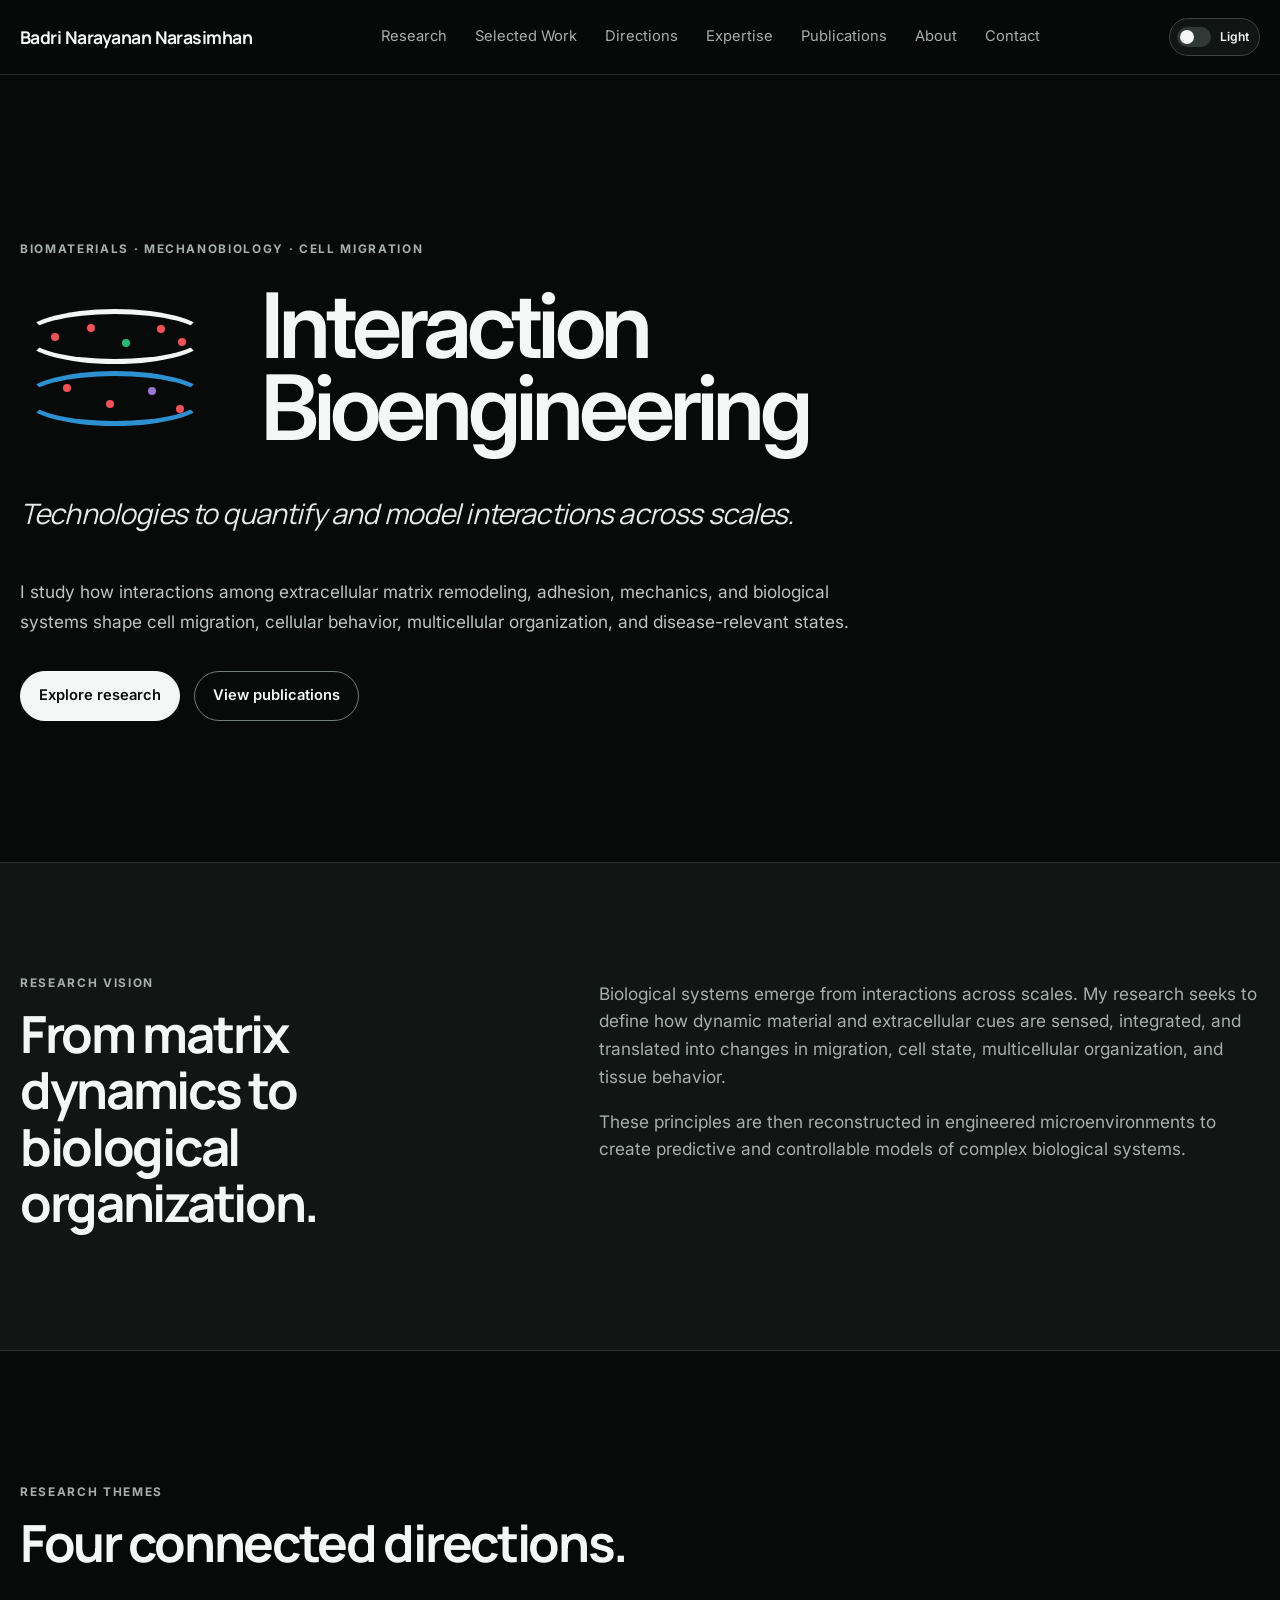
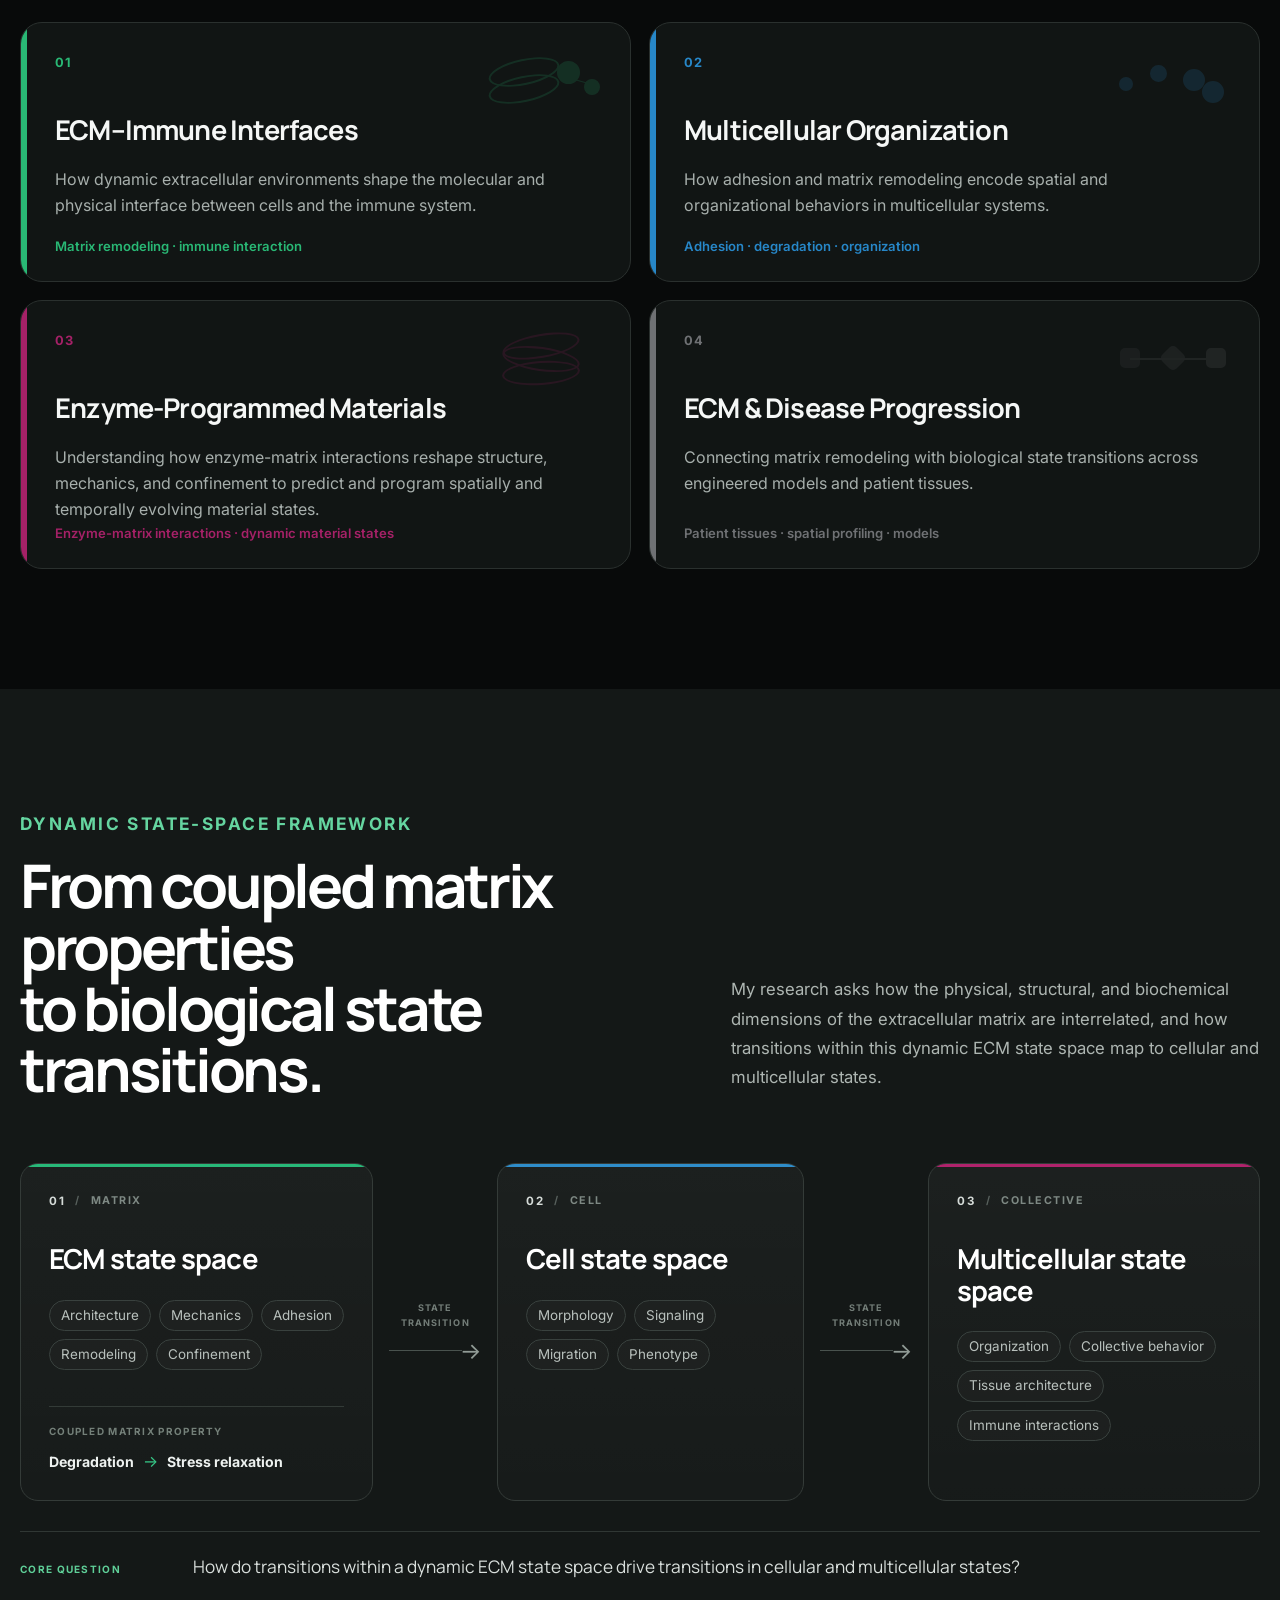
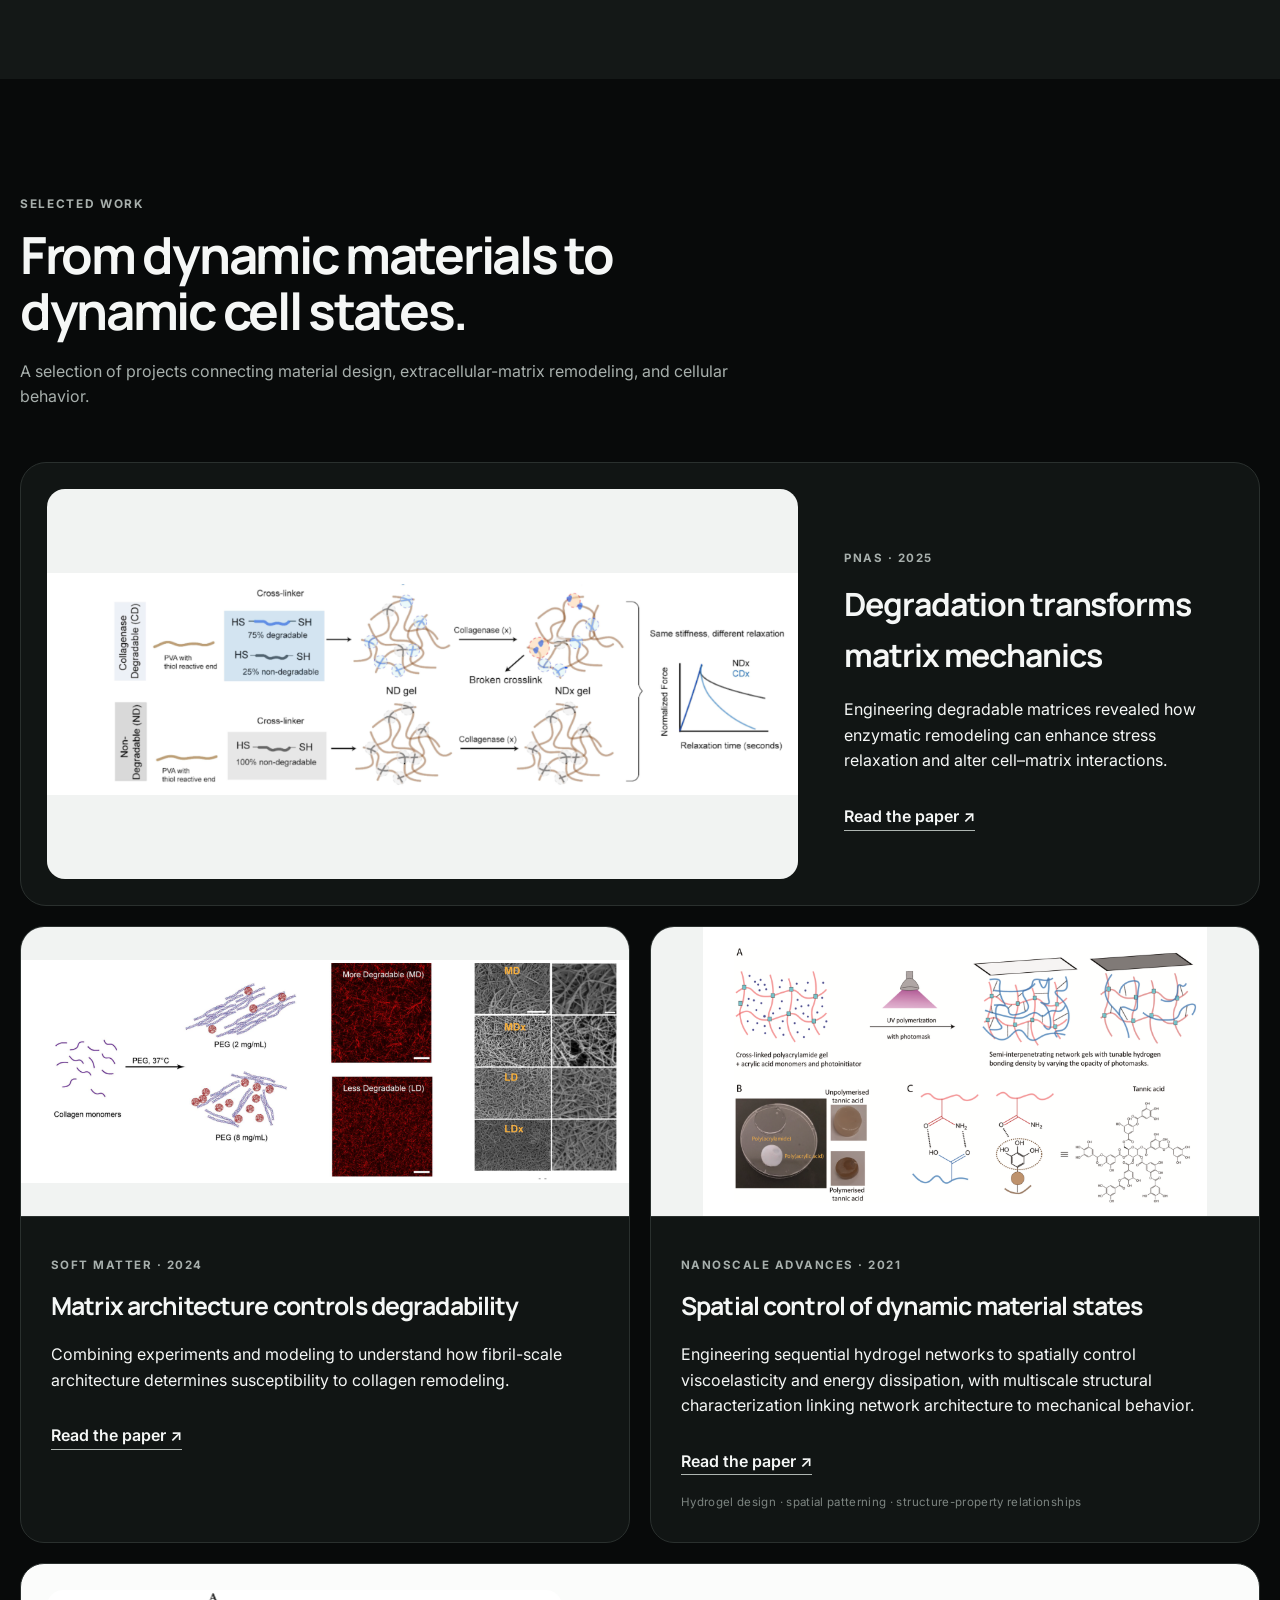
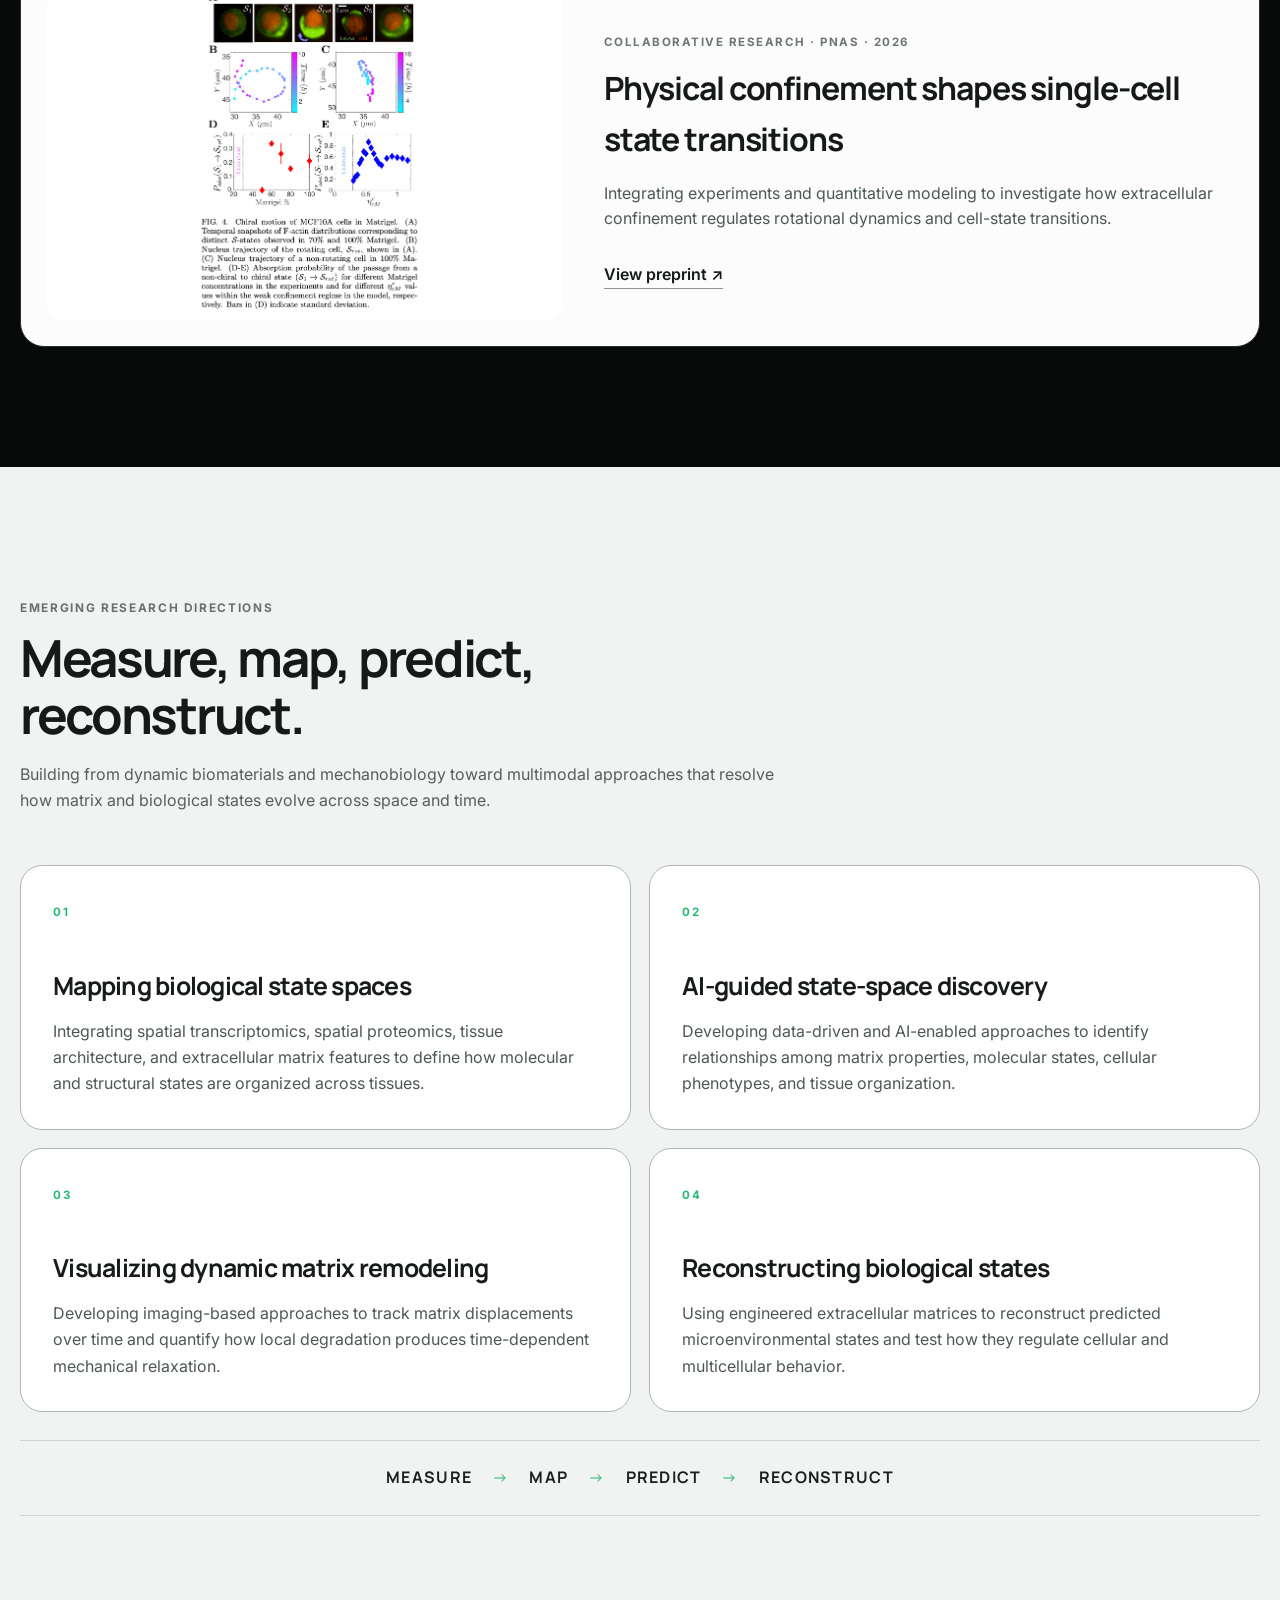
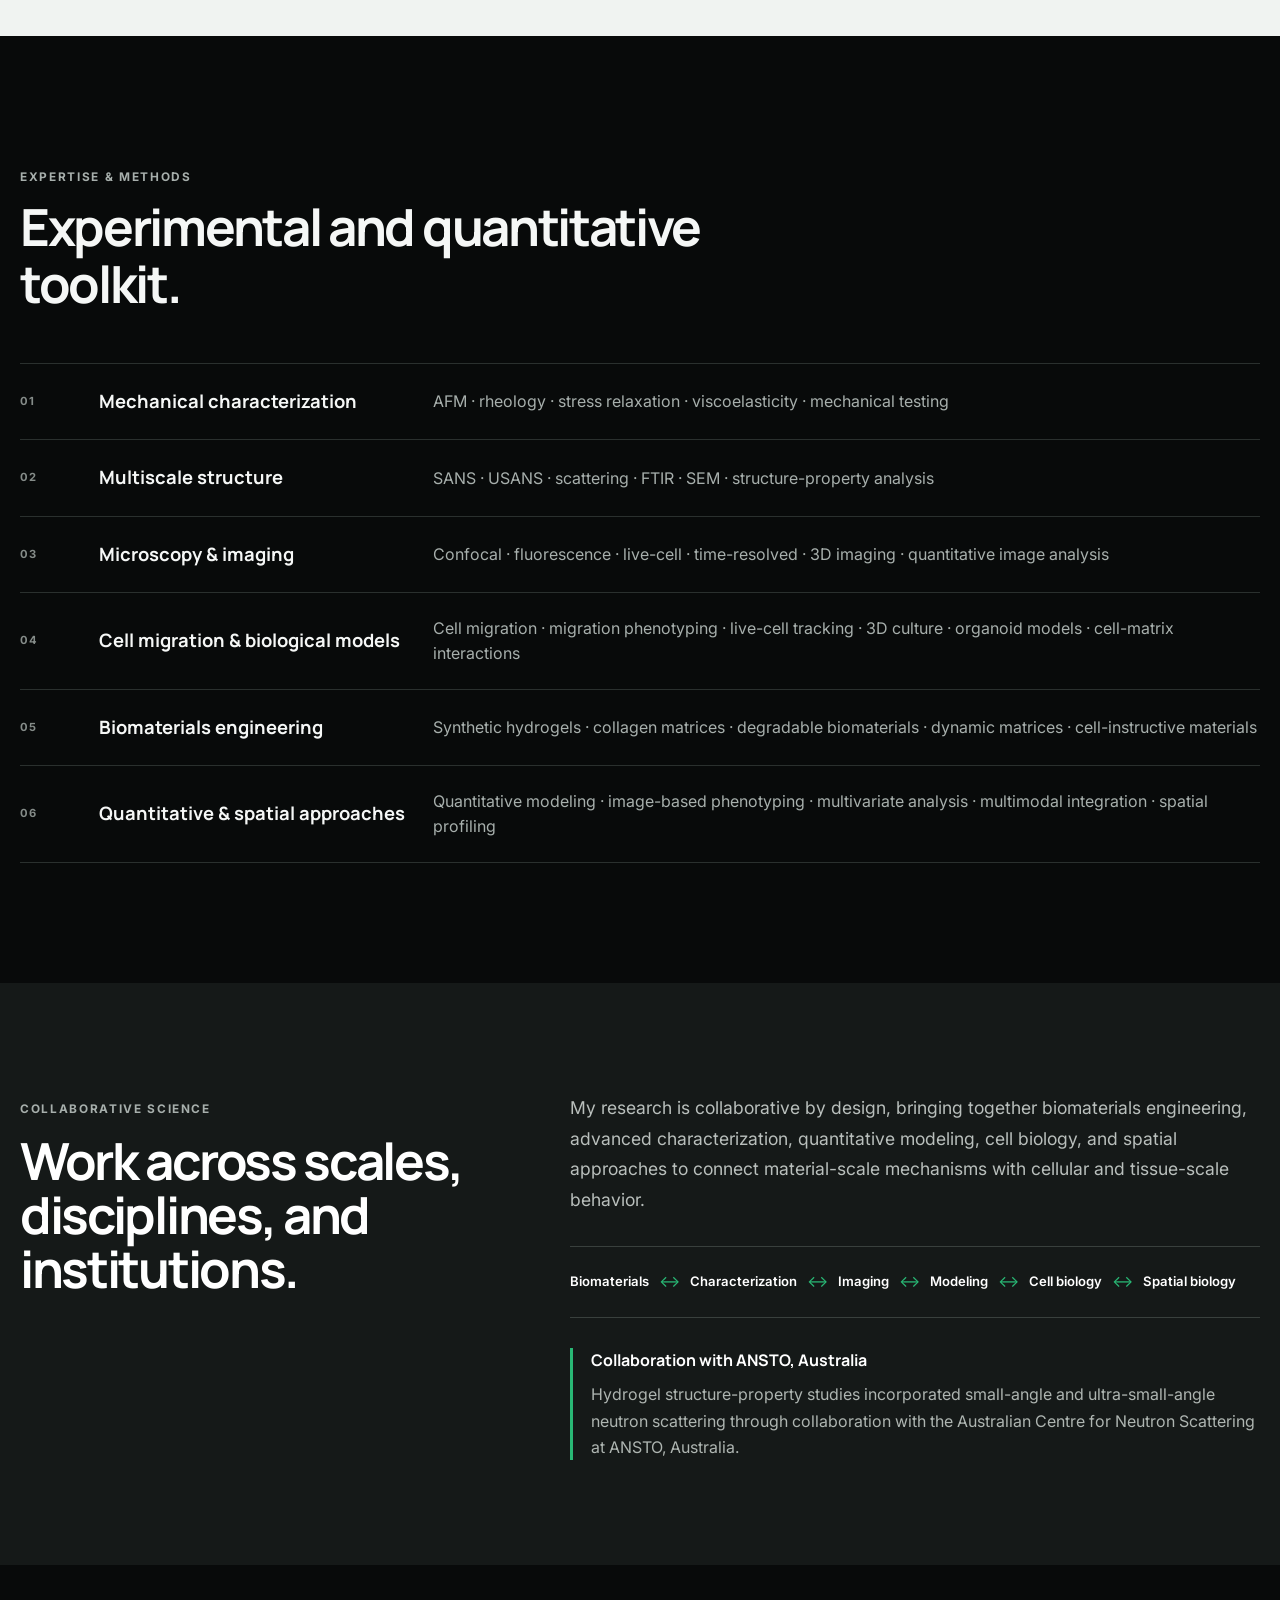
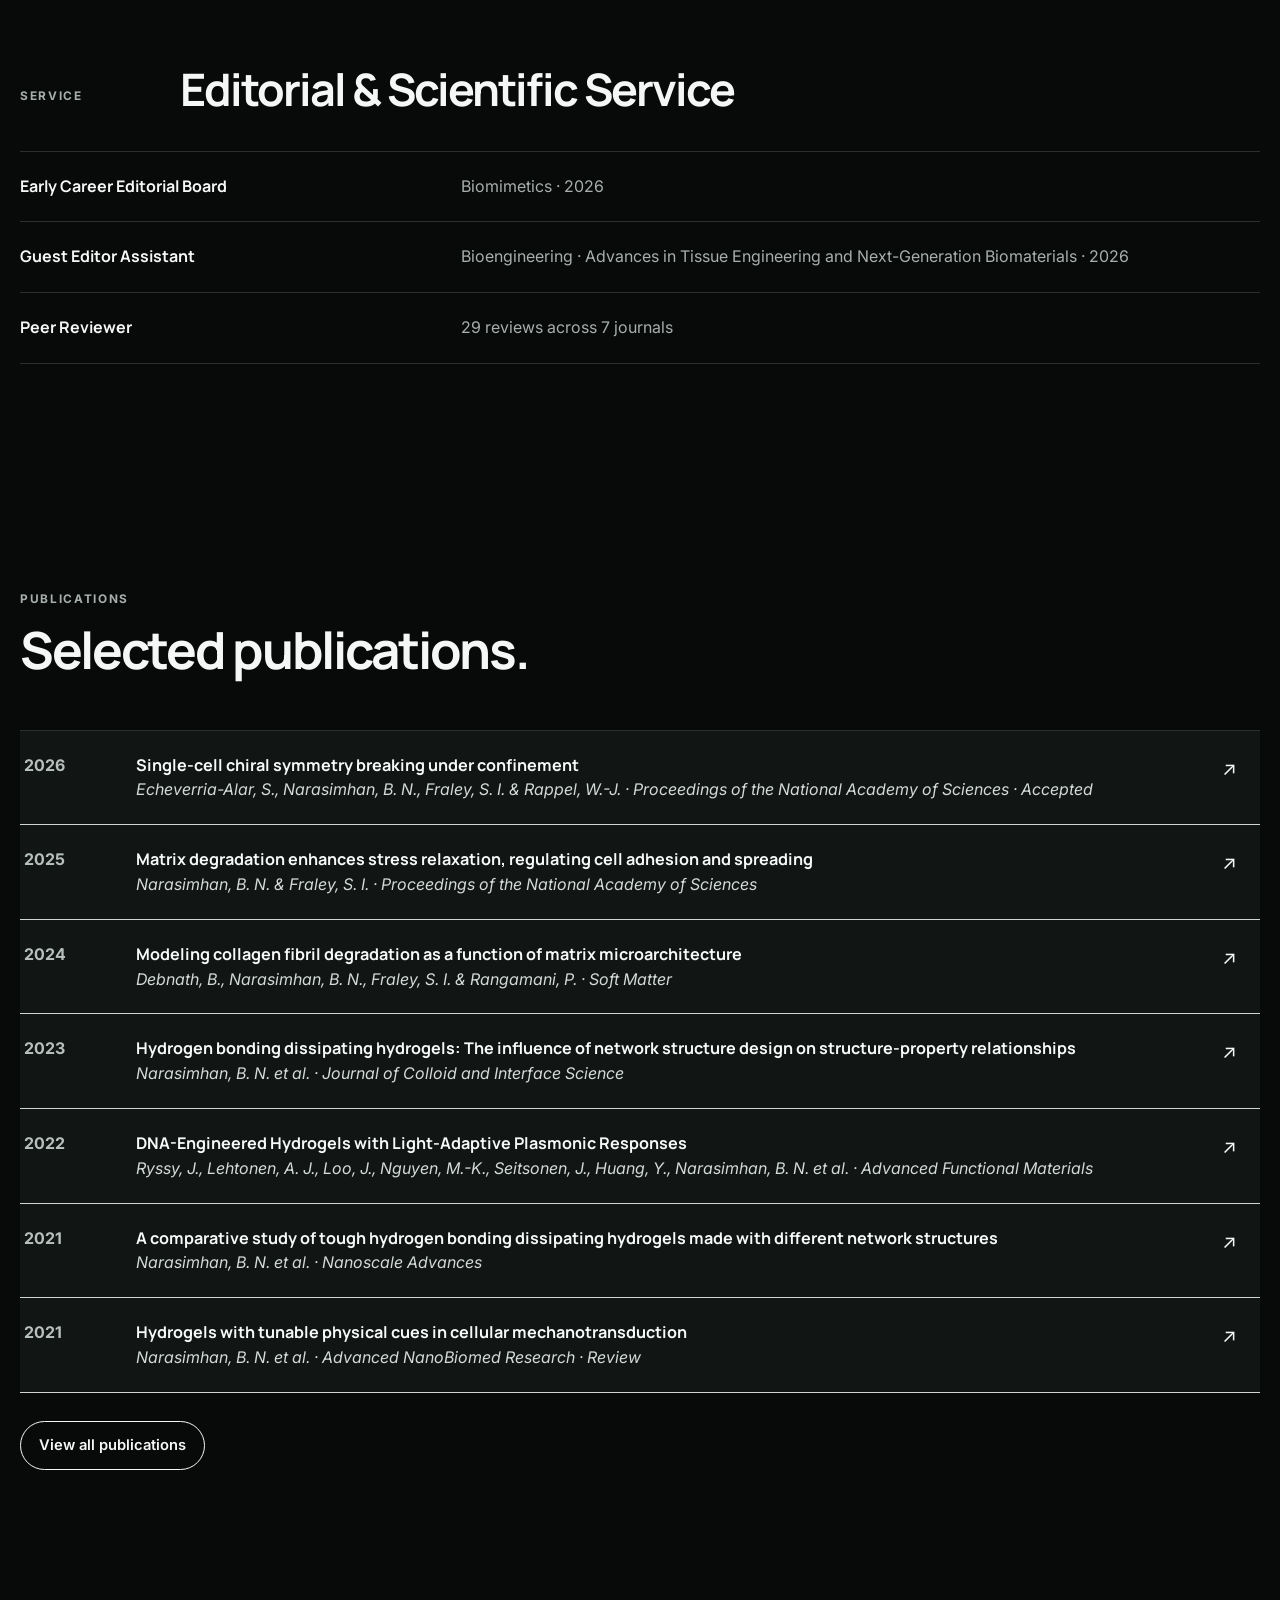
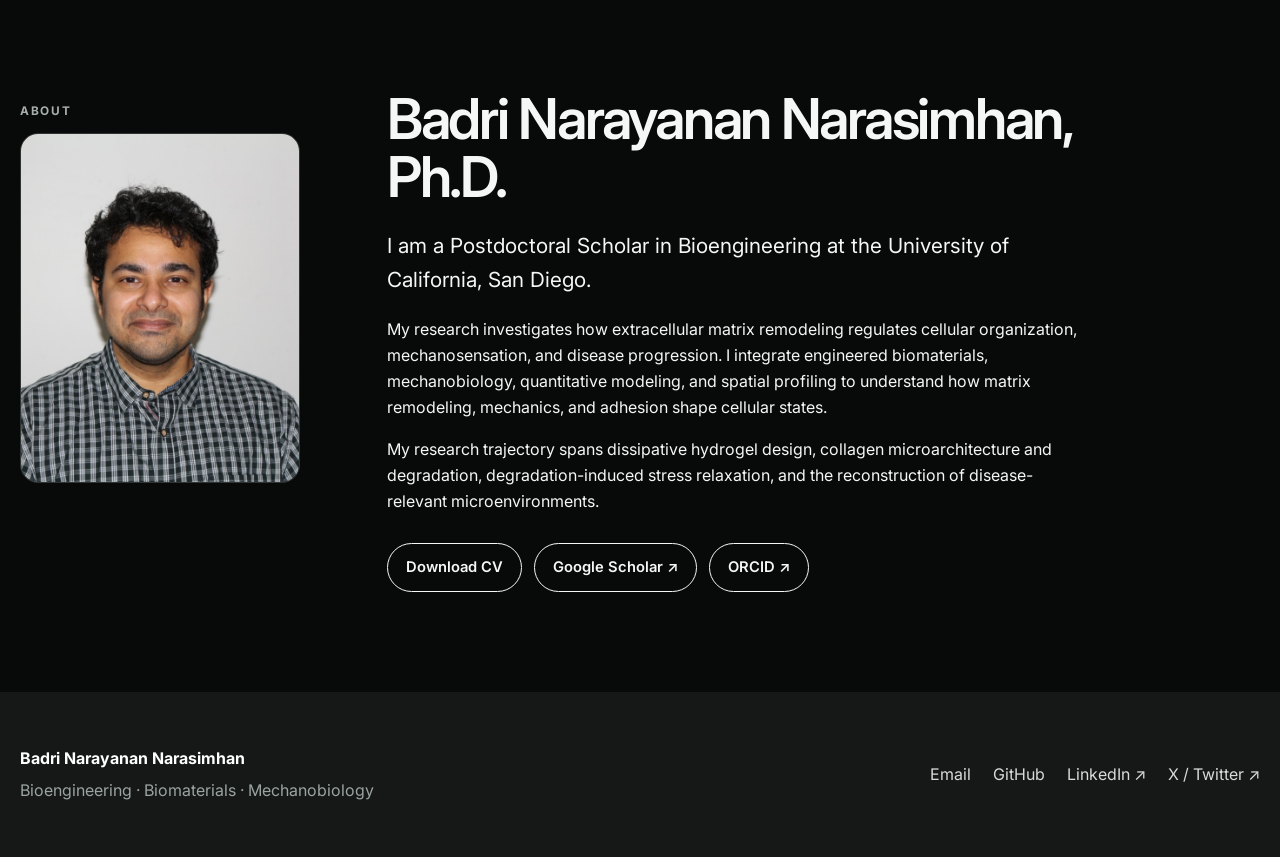
==== index.html @ b81c2ca6 "Update index.html" ====
<!DOCTYPE html>
<html lang="en">
<head>
  <meta charset="UTF-8" />
  <meta name="viewport" content="width=device-width, initial-scale=1.0" />
  <meta name="description" content="Badri Narasimhan ,  Bioengineering, extracellular matrix, mechanobiology, and dynamic biomaterials." />
  <title>Badri Narayanan Narasimhan | Bioengineering</title>
  <link rel="preconnect" href="https://fonts.googleapis.com">
  <link rel="preconnect" href="https://fonts.gstatic.com" crossorigin>
  <link href="https://fonts.googleapis.com/css2?family=Inter:wght@400;500;600;700&family=Manrope:wght@500;600;700&display=swap" rel="stylesheet">
  <link rel="stylesheet" href="style.css" />
</head>

<body>
  <header class="site-header">
    <div class="container nav-wrap">
      <a class="brand" href="#top">Badri Narayanan Narasimhan</a>

      <nav class="nav">
        <a href="#research">Research</a>
        <a href="#work">Selected Work</a>
        <a href="#directions">Directions</a>
        <a href="#expertise">Expertise</a>
        <a href="publications.html">Publications</a>
        <a href="#about">About</a>
        <a href="#contact">Contact</a>
      </nav>
      <button class="theme-toggle" type="button" aria-label="Switch to light background" aria-pressed="false">
        <span class="theme-toggle-track" aria-hidden="true"><span class="theme-toggle-knob"></span></span>
        <span class="theme-toggle-label">Light</span>
      </button>
    </div>
  </header>

  <main id="top">
    <section class="hero container hero-v10">
      <div class="hero-copy hero-copy-v10">
        <p class="eyebrow interaction-eyebrow">BIOMATERIALS · MECHANOBIOLOGY · CELL MIGRATION</p>

        <div class="hero-brand-lockup" aria-label="Interactions Bioengineering">
          <span class="interaction-mark hero-mark-v10 distributed-logo" aria-hidden="true">
        <i></i><i></i>
        <b class="interaction-dot dot-a"></b>
        <b class="interaction-dot dot-b"></b>
        <b class="interaction-dot dot-c"></b>
        <b class="interaction-dot dot-d"></b>
        <b class="interaction-dot dot-e"></b>
        <b class="interaction-dot dot-f"></b>
        <b class="interaction-dot dot-g"></b>
        <b class="interaction-dot dot-h"></b>
        <b class="interaction-dot dot-i"></b>
      </span>
      <h1><span>Interaction</span><span>Bioengineering</span></h1>
        </div>

        <p class="hero-subline hero-subline-v10">Technologies to quantify and model interactions across scales.</p>
        <p class="hero-text hero-text-v10">
          I study how interactions among extracellular matrix remodeling, adhesion, mechanics,
          and biological systems shape cell migration, cellular behavior, multicellular organization,
          and disease-relevant states.
        </p>

        <div class="hero-actions">
          <a class="button primary" href="#research">Explore research</a>
          <a class="button secondary" href="publications.html">View publications</a>
        </div>
      </div>
    </section>

    <section class="vision">
      <div class="container split">
        <div>
          <p class="section-kicker">RESEARCH VISION</p>
          <h2>From matrix dynamics to biological organization.</h2>
        </div>

        <div class="vision-copy">
          <p>
            Biological systems emerge from interactions across scales. My research seeks to define how
            dynamic material and extracellular cues are sensed, integrated, and translated into changes
            in migration, cell state, multicellular organization, and tissue behavior.
          </p>
          <p>
            These principles are then reconstructed in engineered microenvironments to
            create predictive and controllable models of complex biological systems.
          </p>
        </div>
      </div>
    </section>

    <section id="research" class="section container">
      <div class="section-heading">
        <p class="section-kicker">RESEARCH THEMES</p>
        <h2>Four connected directions.</h2>
      </div>

      <div class="theme-grid">
        <article class="theme-card theme-green">
          <div class="theme-number">01</div><div class="theme-glyph glyph-immune"><i></i><i></i><i></i></div>
          <h3>ECM–Immune Interfaces</h3>
          <p>
            How dynamic extracellular environments shape the molecular and physical
            interface between cells and the immune system.
          </p>
          <div class="theme-tag">Matrix remodeling · immune interaction</div>
        </article>

        <article class="theme-card theme-blue">
          <div class="theme-number">02</div><div class="theme-glyph glyph-org"><i></i><i></i><i></i><i></i></div>
          <h3>Multicellular Organization</h3>
          <p>
            How adhesion and matrix remodeling encode spatial and organizational behaviors
            in multicellular systems.
          </p>
          <div class="theme-tag">Adhesion · degradation · organization</div>
        </article>

        <article class="theme-card theme-magenta">
          <div class="theme-number">03</div><div class="theme-glyph glyph-material"><i></i><i></i><i></i></div>
          <h3>Enzyme-Programmed Materials</h3>
          <p>
            Understanding how enzyme-matrix interactions reshape structure, mechanics, and
            confinement to predict and program spatially and temporally evolving material states.
          </p>
          <div class="theme-tag">Enzyme-matrix interactions · dynamic material states</div>
        </article>

        <article class="theme-card theme-graphite">
          <div class="theme-number">04</div><div class="theme-glyph glyph-state"><i></i><i></i><i></i></div>
          <h3>ECM &amp; Disease Progression</h3>
          <p>
            Connecting matrix remodeling with biological state transitions across engineered
            models and patient tissues.
          </p>
          <div class="theme-tag">Patient tissues · spatial profiling · models</div>
        </article>
      </div>
    </section>

    <section class="state-space-band state-space-v51">
  <div class="container">
    <div class="state-title-row">
      <div>
        <p class="section-kicker">DYNAMIC STATE-SPACE FRAMEWORK</p>
        <h2>From coupled matrix properties<br>to biological state transitions.</h2>
      </div>
      <p class="state-intro">My research asks how the physical, structural, and biochemical dimensions of the extracellular matrix are interrelated, and how transitions within this dynamic ECM state space map to cellular and multicellular states.</p>
    </div>

    <div class="state-canvas">
      <div class="state-panel panel-ecm">
        <div class="panel-topline">
          <span class="state-index">01</span>
          <span class="state-domain">MATRIX</span>
        </div>
        <h3>ECM state space</h3>
        <div class="state-tags">
          <span>Architecture</span>
          <span>Mechanics</span>
          <span>Adhesion</span>
          <span>Remodeling</span>
          <span>Confinement</span>
        </div>
        <div class="coupling-box">
          <small>COUPLED MATRIX PROPERTY</small>
          <div><strong>Degradation</strong><i>→</i><strong>Stress relaxation</strong></div>
        </div>
      </div>

      <div class="flow-bridge" aria-hidden="true">
        <span>STATE TRANSITION</span>
        <div class="bridge-line"><b></b><i>→</i></div>
      </div>

      <div class="state-panel panel-cell">
        <div class="panel-topline">
          <span class="state-index">02</span>
          <span class="state-domain">CELL</span>
        </div>
        <h3>Cell state space</h3>
        <div class="state-tags">
          <span>Morphology</span>
          <span>Signaling</span>
          <span>Migration</span>
          <span>Phenotype</span>
        </div>
      </div>

      <div class="flow-bridge" aria-hidden="true">
        <span>STATE TRANSITION</span>
        <div class="bridge-line"><b></b><i>→</i></div>
      </div>

      <div class="state-panel panel-multi">
        <div class="panel-topline">
          <span class="state-index">03</span>
          <span class="state-domain">COLLECTIVE</span>
        </div>
        <h3>Multicellular state space</h3>
        <div class="state-tags">
          <span>Organization</span>
          <span>Collective behavior</span>
          <span>Tissue architecture</span>
          <span>Immune interactions</span>
        </div>
      </div>
    </div>

    <div class="state-bottomline">
      <span>CORE QUESTION</span>
      <p>How do transitions within a dynamic ECM state space drive transitions in cellular and multicellular states?</p>
    </div>
  </div>
</section>

    <section id="work" class="section container selected-work">
      <div class="section-heading">
        <p class="section-kicker">SELECTED WORK</p>
        <h2>From dynamic materials to dynamic cell states.</h2>
        <p>A selection of projects connecting material design, extracellular-matrix remodeling, and cellular behavior.</p>
      </div>

      <article class="feature-project">
        <div class="project-image project-image-large">
          <img src="assets/pnas-degradation-mechanics.png" alt="Schematic showing degradable and non-degradable hydrogel networks and their stress-relaxation behavior">
        </div>
        <div class="project-copy">
          <p class="project-meta">PNAS · 2025</p>
          <h3>Degradation transforms matrix mechanics</h3>
          <p>Engineering degradable matrices revealed how enzymatic remodeling can enhance stress relaxation and alter cell–matrix interactions.</p>
          <a class="text-link" href="https://www.pnas.org/doi/full/10.1073/pnas.2416771122" target="_blank" rel="noopener">Read the paper ↗</a>
        </div>
      </article>

      <div class="project-grid">
        <article class="project-card">
          <div class="project-image">
            <img src="assets/softmatter-collagen-architecture.png" alt="Collagen microarchitecture schematic and microscopy images">
          </div>
          <div class="project-card-copy">
            <p class="project-meta">SOFT MATTER · 2024</p>
            <h3>Matrix architecture controls degradability</h3>
            <p>Combining experiments and modeling to understand how fibril-scale architecture determines susceptibility to collagen remodeling.</p>
            <a class="text-link" href="https://pubs.rsc.org/de-at/content/articlelanding/2024/sm/d4sm00971a" target="_blank" rel="noopener">Read the paper ↗</a>
          </div>
        </article>

        <article class="project-card">
          <div class="project-image">
            <img src="assets/dissipative-hydrogels.png" alt="Hydrogel network design using hydrogen-bonding interactions">
          </div>
          <div class="project-card-copy">
            <p class="project-meta">NANOSCALE ADVANCES · 2021</p>
            <h3>Spatial control of dynamic material states</h3>
            <p>Engineering sequential hydrogel networks to spatially control viscoelasticity and energy dissipation, with multiscale structural characterization linking network architecture to mechanical behavior.</p>
            <a class="text-link" href="https://pubs.rsc.org/en/content/articlelanding/2021/na/d1na00103e" target="_blank" rel="noopener">Read the paper ↗</a>
            <p class="collab-meta">Hydrogel design · spatial patterning · structure-property relationships</p>
          </div>
        </article>
      </div>

      <article class="collab-project">
        <div class="collab-image">
          <img src="assets/confinement-cell-dynamics.png" alt="Single-cell actin states, trajectories, and quantitative analysis under confinement">
        </div>
        <div class="project-copy">
          <p class="project-meta">COLLABORATIVE RESEARCH · PNAS · 2026</p>
          <h3>Physical confinement shapes single-cell state transitions</h3>
          <p>Integrating experiments and quantitative modeling to investigate how extracellular confinement regulates rotational dynamics and cell-state transitions.</p>
          <a class="text-link" href="https://www.biorxiv.org/content/10.64898/2025.12.23.696323v3" target="_blank" rel="noopener">View preprint ↗</a>
        </div>
      </article>
    </section>

<section id="directions" class="section emerging-section">
      <div class="container">
        <div class="section-heading">
          <p class="section-kicker">EMERGING RESEARCH DIRECTIONS</p>
          <h2>Measure, map, predict, reconstruct.</h2>
          <p>Building from dynamic biomaterials and mechanobiology toward multimodal approaches that resolve how matrix and biological states evolve across space and time.</p>
        </div>

        <div class="direction-grid">
          <article class="direction-card">
            <span>01</span>
            <h3>Mapping biological state spaces</h3>
            <p>Integrating spatial transcriptomics, spatial proteomics, tissue architecture, and extracellular matrix features to define how molecular and structural states are organized across tissues.</p>
          </article>
          <article class="direction-card">
            <span>02</span>
            <h3>AI-guided state-space discovery</h3>
            <p>Developing data-driven and AI-enabled approaches to identify relationships among matrix properties, molecular states, cellular phenotypes, and tissue organization.</p>
          </article>
          <article class="direction-card">
            <span>03</span>
            <h3>Visualizing dynamic matrix remodeling</h3>
            <p>Developing imaging-based approaches to track matrix displacements over time and quantify how local degradation produces time-dependent mechanical relaxation.</p>
          </article>
          <article class="direction-card">
            <span>04</span>
            <h3>Reconstructing biological states</h3>
            <p>Using engineered extracellular matrices to reconstruct predicted microenvironmental states and test how they regulate cellular and multicellular behavior.</p>
          </article>
        </div>

        <div class="research-loop" aria-label="Measure map predict reconstruct framework">
          <strong>MEASURE</strong><i>→</i><strong>MAP</strong><i>→</i><strong>PREDICT</strong><i>→</i><strong>RECONSTRUCT</strong>
        </div>
      </div>
    </section>

    <section id="expertise" class="section container expertise-section">
  <div class="section-heading">
    <p class="section-kicker">EXPERTISE &amp; METHODS</p>
    <h2>Experimental and quantitative toolkit.</h2>
  </div>
  <div class="expertise-lines">
    <article><span>01</span><h3>Mechanical characterization</h3><p>AFM · rheology · stress relaxation · viscoelasticity · mechanical testing</p></article>
    <article><span>02</span><h3>Multiscale structure</h3><p>SANS · USANS · scattering · FTIR · SEM · structure-property analysis</p></article>
    <article><span>03</span><h3>Microscopy &amp; imaging</h3><p>Confocal · fluorescence · live-cell · time-resolved · 3D imaging · quantitative image analysis</p></article>
    <article><span>04</span><h3>Cell migration &amp; biological models</h3><p>Cell migration · migration phenotyping · live-cell tracking · 3D culture · organoid models · cell-matrix interactions</p></article>
    <article><span>05</span><h3>Biomaterials engineering</h3><p>Synthetic hydrogels · collagen matrices · degradable biomaterials · dynamic matrices · cell-instructive materials</p></article>
    <article><span>06</span><h3>Quantitative &amp; spatial approaches</h3><p>Quantitative modeling · image-based phenotyping · multivariate analysis · multimodal integration · spatial profiling</p></article>
  </div>
</section>

    <section class="collaboration-band">
<div class="container collaboration-layout">
  <div>
    <p class="section-kicker">COLLABORATIVE SCIENCE</p>
    <h2>Work across scales, disciplines, and institutions.</h2>
  </div>
  <div>
    <p class="collab-lead">My research is collaborative by design, bringing together biomaterials engineering, advanced characterization, quantitative modeling, cell biology, and spatial approaches to connect material-scale mechanisms with cellular and tissue-scale behavior.</p>
    <div class="discipline-chain">
      <span>Biomaterials</span><i>↔</i><span>Characterization</span><i>↔</i><span>Imaging</span><i>↔</i><span>Modeling</span><i>↔</i><span>Cell biology</span><i>↔</i><span>Spatial biology</span>
    </div>
    <div class="collab-highlight">
      <strong>Collaboration with ANSTO, Australia</strong>
      <p>Hydrogel structure-property studies incorporated small-angle and ultra-small-angle neutron scattering through collaboration with the Australian Centre for Neutron Scattering at ANSTO, Australia.</p>
    </div>
  </div>
</div>
</section>

<section class="section container service-section">
  <div class="service-head">
    <p class="section-kicker">SERVICE</p>
    <h2>Editorial &amp; Scientific Service</h2>
  </div>
  <div class="service-list">
    <div><strong>Early Career Editorial Board</strong><span>Biomimetics · 2026</span></div>
    <div><strong>Guest Editor Assistant</strong><span>Bioengineering · Advances in Tissue Engineering and Next-Generation Biomaterials · 2026</span></div>
    <div><strong>Peer Reviewer</strong><span>29 reviews across 7 journals</span></div>
  </div>
</section>

<section id="publications" class="section publications-band">
      <div class="container">
        <div class="section-heading">
          <p class="section-kicker">PUBLICATIONS</p>
          <h2>Selected publications.</h2>
        </div>
        <div class="pub-list">
          <a class="pub-row" href="https://www.biorxiv.org/content/10.64898/2025.12.23.696323v3" target="_blank" rel="noopener">
            <span class="pub-year">2026</span>
            <span><strong>Single-cell chiral symmetry breaking under confinement</strong><br><em class="pub-meta">Echeverria-Alar, S., Narasimhan, B. N., Fraley, S. I. &amp; Rappel, W.-J. · Proceedings of the National Academy of Sciences · Accepted</em></span>
            <span class="pub-arrow">↗</span>
          </a>
          <a class="pub-row" href="https://www.pnas.org/doi/full/10.1073/pnas.2416771122" target="_blank" rel="noopener">
            <span class="pub-year">2025</span>
            <span><strong>Matrix degradation enhances stress relaxation, regulating cell adhesion and spreading</strong><br><em class="pub-meta">Narasimhan, B. N. &amp; Fraley, S. I. · Proceedings of the National Academy of Sciences</em></span>
            <span class="pub-arrow">↗</span>
          </a>
          <a class="pub-row" href="https://pubs.rsc.org/de-at/content/articlelanding/2024/sm/d4sm00971a" target="_blank" rel="noopener">
            <span class="pub-year">2024</span>
            <span><strong>Modeling collagen fibril degradation as a function of matrix microarchitecture</strong><br><em class="pub-meta">Debnath, B., Narasimhan, B. N., Fraley, S. I. &amp; Rangamani, P. · Soft Matter</em></span>
            <span class="pub-arrow">↗</span>
          </a>
          <a class="pub-row" href="https://doi.org/10.1016/j.jcis.2022.10.029" target="_blank" rel="noopener">
            <span class="pub-year">2023</span>
            <span><strong>Hydrogen bonding dissipating hydrogels: The influence of network structure design on structure-property relationships</strong><br><em class="pub-meta">Narasimhan, B. N. et al. · Journal of Colloid and Interface Science</em></span>
            <span class="pub-arrow">↗</span>
          </a>
          <a class="pub-row" href="https://advanced.onlinelibrary.wiley.com/doi/10.1002/adfm.202201249" target="_blank" rel="noopener">
            <span class="pub-year">2022</span>
            <span><strong>DNA-Engineered Hydrogels with Light-Adaptive Plasmonic Responses</strong><br><em class="pub-meta">Ryssy, J., Lehtonen, A. J., Loo, J., Nguyen, M.-K., Seitsonen, J., Huang, Y., Narasimhan, B. N. et al. · Advanced Functional Materials</em></span>
            <span class="pub-arrow">↗</span>
          </a>
          <a class="pub-row" href="https://pubs.rsc.org/en/content/articlelanding/2021/na/d1na00103e" target="_blank" rel="noopener">
            <span class="pub-year">2021</span>
            <span><strong>A comparative study of tough hydrogen bonding dissipating hydrogels made with different network structures</strong><br><em class="pub-meta">Narasimhan, B. N. et al. · Nanoscale Advances</em></span>
            <span class="pub-arrow">↗</span>
          </a>
          <a class="pub-row" href="https://advanced.onlinelibrary.wiley.com/doi/10.1002/anbr.202100059" target="_blank" rel="noopener">
            <span class="pub-year">2021</span>
            <span><strong>Hydrogels with tunable physical cues in cellular mechanotransduction</strong><br><em class="pub-meta">Narasimhan, B. N. et al. · Advanced NanoBiomed Research · Review</em></span>
            <span class="pub-arrow">↗</span>
          </a>
        </div>
        <a class="button button-secondary pub-button" href="publications.html">View all publications</a>
      </div>
    </section>

<section id="about" class="section container about-section">
      <div class="about-label">
        <p class="section-kicker">ABOUT</p>
        <img class="about-portrait" src="assets/badri-narasimhan.jpg" alt="Portrait of Badri Narayanan Narasimhan" />
      </div>
      <div class="about-copy">
        <h2>Badri Narayanan Narasimhan, Ph.D.</h2>
        <p class="about-lead">I am a Postdoctoral Scholar in Bioengineering at the University of California, San Diego.</p>
        <p>My research investigates how extracellular matrix remodeling regulates cellular organization, mechanosensation, and disease progression. I integrate engineered biomaterials, mechanobiology, quantitative modeling, and spatial profiling to understand how matrix remodeling, mechanics, and adhesion shape cellular states.</p>
        <p>My research trajectory spans dissipative hydrogel design, collagen microarchitecture and degradation, degradation-induced stress relaxation, and the reconstruction of disease-relevant microenvironments.</p>
        <div class="about-actions">
          <a class="button button-primary" href="Badri_Narayanan_Narasimhan_CV.pdf" target="_blank">Download CV</a>
          <a class="button button-secondary" href="https://scholar.google.com/citations?user=KhqiC1IAAAAJ&amp;hl=en&amp;oi=ao" target="_blank" rel="noopener">Google Scholar ↗</a>
          <a class="button button-secondary" href="https://orcid.org/0000-0002-2936-0398" target="_blank" rel="noopener">ORCID ↗</a>
        </div>
      </div>
    </section>
  </main>

  <footer id="contact">
    <div class="container footer-wrap">
      <div>
        <strong>Badri Narayanan Narasimhan</strong>
        <p>Bioengineering · Biomaterials · Mechanobiology</p>
      </div>

      <div class="footer-right">
        <a href="mailto:bnarasimhan@ucsd.edu">Email</a>
        <a href="https://github.com/badrinarasimhan2">GitHub</a>
      
          <a href="https://www.linkedin.com/in/badri-narayanan-narasimhan-9518b510/" target="_blank" rel="noopener noreferrer">LinkedIn ↗</a>
          <a href="https://x.com/badz_nithin" target="_blank" rel="noopener noreferrer">X / Twitter ↗</a>
        </div>
    </div>
  </footer>

  <script>
    (function () {
      const button = document.querySelector('.theme-toggle');
      if (!button) return;

      function applyTheme(light) {
        document.body.classList.toggle('light-theme', light);
        button.setAttribute('aria-pressed', light ? 'true' : 'false');
        button.setAttribute('aria-label', light ? 'Switch to dark background' : 'Switch to light background');
        const label = button.querySelector('.theme-toggle-label');
        if (label) label.textContent = light ? 'Dark' : 'Light';
      }

      let light = false;
      try {
        light = localStorage.getItem('badri-site-theme-v19') === 'light';
      } catch (e) {}
      applyTheme(light);

      button.addEventListener('click', function () {
        const nextLight = !document.body.classList.contains('light-theme');
        applyTheme(nextLight);
        try {
          localStorage.setItem('badri-site-theme-v19', nextLight ? 'light' : 'dark');
        } catch (e) {}
      });
    })();
  </script>
</body>
</html>
---- style.css ----
:root {
  --bg: #f7f8f7;
  --surface: #ffffff;
  --ink: #161918;
  --muted: #626967;
  --line: #dfe4e1;

  --green: #29b875;
  --blue: #2787c8;
  --magenta: #a52167;
  --graphite: #6f7174;

  --max: 1180px;
}

* {
  box-sizing: border-box;
}

html {
  scroll-behavior: smooth;
}

body {
  margin: 0;
  background: var(--bg);
  color: var(--ink);
  font-family: "Inter", sans-serif;
  line-height: 1.6;
}

a {
  color: inherit;
  text-decoration: none;
}

.container {
  width: min(calc(100% - 40px), var(--max));
  margin: 0 auto;
}

.site-header {
  position: sticky;
  top: 0;
  z-index: 100;
  background: rgba(247, 248, 247, 0.92);
  backdrop-filter: blur(14px);
  border-bottom: 1px solid rgba(223, 228, 225, 0.8);
}

.nav-wrap {
  min-height: 74px;
  display: flex;
  align-items: center;
  justify-content: space-between;
  gap: 30px;
}

.brand {
  font-family: "Manrope", sans-serif;
  font-weight: 700;
  letter-spacing: -0.03em;
  font-size: 1.1rem;
}

.nav {
  display: flex;
  gap: 28px;
  font-size: 0.92rem;
}

.nav a {
  color: var(--muted);
}

.nav a:hover {
  color: var(--ink);
}

.hero {
  min-height: 720px;
  display: grid;
  grid-template-columns: 1.08fr 0.92fr;
  align-items: center;
  gap: 70px;
  padding-top: 80px;
  padding-bottom: 80px;
}

.eyebrow,
.section-kicker,
.work-category {
  font-size: 0.74rem;
  font-weight: 700;
  letter-spacing: 0.14em;
  text-transform: uppercase;
  color: var(--muted);
}

.hero h1 {
  margin: 14px 0 26px;
  max-width: 780px;
  font-family: "Manrope", sans-serif;
  font-size: clamp(3.5rem, 7vw, 6.6rem);
  line-height: 0.98;
  letter-spacing: -0.055em;
}

.hero-text {
  max-width: 680px;
  color: var(--muted);
  font-size: 1.14rem;
}

.hero-actions {
  display: flex;
  gap: 14px;
  margin-top: 34px;
}

.button {
  display: inline-flex;
  align-items: center;
  justify-content: center;
  padding: 12px 18px;
  border-radius: 999px;
  font-weight: 600;
  font-size: 0.92rem;
  border: 1px solid var(--ink);
}

.button.primary {
  background: var(--ink);
  color: white;
}

.button.secondary {
  background: transparent;
}

.hero-visual {
  position: relative;
  height: 500px;
  border-radius: 28px;
  overflow: hidden;
  background:
    radial-gradient(circle at 22% 24%, rgba(41,184,117,0.12), transparent 24%),
    radial-gradient(circle at 76% 30%, rgba(39,135,200,0.14), transparent 25%),
    radial-gradient(circle at 68% 78%, rgba(165,33,103,0.12), transparent 26%),
    #eef2f0;
}

.matrix {
  position: absolute;
  width: 360px;
  height: 160px;
  border: 2px solid rgba(22,25,24,0.15);
  border-radius: 50%;
  transform: rotate(-18deg);
}

.matrix::before,
.matrix::after {
  content: "";
  position: absolute;
  inset: 20px;
  border: 2px solid rgba(22,25,24,0.10);
  border-radius: 50%;
}

.matrix::after {
  inset: 42px;
}

.matrix-a {
  left: -60px;
  top: 90px;
}

.matrix-b {
  right: -90px;
  bottom: 90px;
  transform: rotate(24deg);
}

.cell {
  position: absolute;
  border-radius: 50%;
  box-shadow: 0 8px 35px rgba(22,25,24,0.08);
}

.cell-1 {
  width: 105px;
  height: 105px;
  left: 44%;
  top: 34%;
  background: rgba(41,184,117,0.75);
}

.cell-2 {
  width: 72px;
  height: 72px;
  left: 63%;
  top: 50%;
  background: rgba(39,135,200,0.72);
}

.cell-3 {
  width: 50px;
  height: 50px;
  left: 36%;
  top: 58%;
  background: rgba(165,33,103,0.72);
}

.signal-line {
  position: absolute;
  height: 1px;
  background: rgba(22,25,24,0.35);
  transform-origin: left center;
}

.line-1 {
  width: 165px;
  left: 28%;
  top: 54%;
  transform: rotate(-17deg);
}

.line-2 {
  width: 120px;
  left: 52%;
  top: 64%;
  transform: rotate(21deg);
}

.visual-label {
  position: absolute;
  font-size: 0.74rem;
  color: var(--muted);
  background: rgba(255,255,255,0.65);
  border: 1px solid rgba(255,255,255,0.9);
  padding: 6px 10px;
  border-radius: 999px;
  backdrop-filter: blur(6px);
}

.label-a { left: 9%; top: 15%; }
.label-b { right: 10%; top: 27%; }
.label-c { right: 9%; bottom: 14%; }

.vision {
  padding: 100px 0;
  background: var(--surface);
  border-top: 1px solid var(--line);
  border-bottom: 1px solid var(--line);
}

.split {
  display: grid;
  grid-template-columns: 0.85fr 1.15fr;
  gap: 90px;
}

h2 {
  margin: 8px 0 20px;
  font-family: "Manrope", sans-serif;
  font-size: clamp(2rem, 4vw, 3.35rem);
  line-height: 1.1;
  letter-spacing: -0.045em;
}

.vision-copy {
  font-size: 1.08rem;
  color: var(--muted);
}

.section {
  padding-top: 120px;
  padding-bottom: 120px;
}

.section-heading {
  max-width: 760px;
  margin-bottom: 52px;
}

.section-heading > p:last-child {
  color: var(--muted);
}

.theme-grid {
  display: grid;
  grid-template-columns: repeat(2, 1fr);
  gap: 18px;
}

.theme-card {
  position: relative;
  min-height: 320px;
  padding: 34px;
  background: var(--surface);
  border: 1px solid var(--line);
  border-radius: 22px;
  overflow: hidden;
}

.theme-card::before {
  content: "";
  position: absolute;
  inset: 0 auto 0 0;
  width: 6px;
  background: var(--accent);
}

.theme-green { --accent: var(--green); }
.theme-blue { --accent: var(--blue); }
.theme-magenta { --accent: var(--magenta); }
.theme-graphite { --accent: var(--graphite); }

.theme-number {
  color: var(--accent);
  font-size: 0.8rem;
  font-weight: 700;
  letter-spacing: 0.1em;
}

.theme-card h3 {
  max-width: 420px;
  margin: 65px 0 14px;
  font-family: "Manrope", sans-serif;
  font-size: 1.7rem;
  letter-spacing: -0.03em;
}

.theme-card p {
  max-width: 520px;
  color: var(--muted);
}

.theme-tag {
  position: absolute;
  bottom: 28px;
  font-size: 0.82rem;
  color: var(--accent);
  font-weight: 600;
}

.concept-band {
  padding: 100px 0;
  background: #151817;
  color: white;
}

.concept-band .section-kicker {
  color: #a7afab;
}

.concept-flow {
  margin-top: 48px;
  display: grid;
  grid-template-columns: 1fr auto 1fr auto 1fr auto 1fr;
  gap: 22px;
  align-items: center;
}

.concept-step {
  padding: 24px;
  border: 1px solid rgba(255,255,255,0.15);
  border-radius: 18px;
  min-height: 150px;
}

.concept-step span {
  display: block;
  color: #9ea7a3;
  font-size: 0.75rem;
  margin-bottom: 24px;
}

.concept-step strong {
  display: block;
  font-family: "Manrope", sans-serif;
  font-size: 1.15rem;
}

.concept-step small {
  display: block;
  margin-top: 8px;
  color: #aeb6b2;
}

.flow-arrow {
  color: #7d8782;
  font-size: 1.4rem;
}

.work-grid {
  display: grid;
  grid-template-columns: repeat(3, 1fr);
  gap: 24px;
}

.work-card {
  background: var(--surface);
  border: 1px solid var(--line);
  border-radius: 20px;
  overflow: hidden;
}

.work-image {
  height: 250px;
  background: #e9eeeb;
  display: flex;
  align-items: center;
  justify-content: center;
  color: #7d8581;
  font-size: 0.84rem;
}

.work-card > p,
.work-card > h3 {
  margin-left: 24px;
  margin-right: 24px;
}

.work-card .work-category {
  margin-top: 24px;
}

.work-card h3 {
  font-family: "Manrope", sans-serif;
  font-size: 1.25rem;
  letter-spacing: -0.025em;
  line-height: 1.25;
}

.work-card > p:last-child {
  color: var(--muted);
  padding-bottom: 22px;
}

.publications {
  padding: 110px 0;
  background: var(--surface);
  border-top: 1px solid var(--line);
  border-bottom: 1px solid var(--line);
}

.muted {
  color: var(--muted);
}

.publication-list article {
  display: grid;
  grid-template-columns: 74px 1fr;
  gap: 18px;
  padding: 22px 0;
  border-bottom: 1px solid var(--line);
}

.pub-year {
  font-weight: 700;
  color: var(--muted);
}

.publication-list h3 {
  margin: 0 0 6px;
  font-size: 1rem;
}

.publication-list p {
  margin: 0;
  color: var(--muted);
  font-size: 0.92rem;
}

.about-grid {
  display: grid;
  grid-template-columns: 0.72fr 1.28fr;
  gap: 80px;
  align-items: center;
}

.about-photo {
  min-height: 440px;
}

.photo-placeholder {
  min-height: 440px;
  border-radius: 24px;
  background: #e7ece9;
  display: flex;
  align-items: center;
  justify-content: center;
  color: #7b8480;
}

.about-lead {
  font-size: 1.15rem;
}

.about-grid p {
  color: var(--muted);
}

.about-links {
  display: flex;
  flex-wrap: wrap;
  gap: 10px;
  margin-top: 28px;
}

.about-links a {
  padding: 9px 13px;
  border: 1px solid var(--line);
  border-radius: 999px;
  font-size: 0.86rem;
  background: var(--surface);
}

footer {
  padding: 54px 0;
  background: #151817;
  color: white;
}

.footer-wrap {
  display: flex;
  align-items: center;
  justify-content: space-between;
  gap: 30px;
}

footer p {
  margin: 6px 0 0;
  color: #9ba4a0;
}

.footer-right {
  display: flex;
  gap: 22px;
}

.footer-right a {
  color: #d7dcda;
}

@media (max-width: 900px) {
  .nav {
    display: none;
  }

  .hero {
    grid-template-columns: 1fr;
    min-height: auto;
    gap: 50px;
  }

  .hero-visual {
    height: 390px;
  }

  .split,
  .about-grid {
    grid-template-columns: 1fr;
    gap: 38px;
  }

  .theme-grid,
  .work-grid {
    grid-template-columns: 1fr;
  }

  .concept-flow {
    grid-template-columns: 1fr;
  }

  .flow-arrow {
    transform: rotate(90deg);
    justify-self: center;
  }
}

@media (max-width: 600px) {
  .container {
    width: min(calc(100% - 28px), var(--max));
  }

  .hero {
    padding-top: 54px;
    padding-bottom: 54px;
  }

  .hero h1 {
    font-size: 3.45rem;
  }

  .section,
  .vision,
  .publications,
  .concept-band {
    padding-top: 76px;
    padding-bottom: 76px;
  }

  .theme-card {
    min-height: 300px;
    padding: 28px;
  }

  .footer-wrap {
    align-items: flex-start;
    flex-direction: column;
  }
}


/* V2 refinements */
.hero h1 {
  font-size: clamp(3.0rem, 5.2vw, 5.25rem);
  line-height: 1.00;
  max-width: 760px;
}

.hero-subline {
  max-width: 700px;
  margin: -4px 0 22px;
  font-family: "Manrope", sans-serif;
  font-size: clamp(1.35rem, 2vw, 2rem);
  line-height: 1.22;
  letter-spacing: -0.03em;
  color: #343a37;
}

.theme-card {
  min-height: 260px;
  padding: 30px 34px;
}

.theme-card h3 {
  margin: 34px 0 12px;
}

.theme-tag {
  bottom: 24px;
}

.theme-glyph {
  position: absolute;
  top: 26px;
  right: 30px;
  width: 112px;
  height: 64px;
  opacity: .16;
  color: var(--accent);
}

.theme-glyph i {
  position: absolute;
  display: block;
  border: 2px solid currentColor;
}

/* immune: matrix line + two interacting cells */
.glyph-immune:before,
.glyph-immune:after {
  content: "";
  position: absolute;
  left: 0;
  width: 68px;
  height: 22px;
  border: 2px solid currentColor;
  border-radius: 50%;
  transform: rotate(-12deg);
}
.glyph-immune:before { top: 10px; }
.glyph-immune:after { top: 27px; }
.glyph-immune i:nth-child(1),
.glyph-immune i:nth-child(2) {
  border-radius: 50%;
  background: currentColor;
}
.glyph-immune i:nth-child(1) { width: 23px; height: 23px; right: 20px; top: 12px; }
.glyph-immune i:nth-child(2) { width: 16px; height: 16px; right: 0; top: 30px; }
.glyph-immune i:nth-child(3) { width: 22px; border-width: 1px 0 0; right: 11px; top: 31px; transform: rotate(16deg); }

/* organization: dispersed to clustered */
.glyph-org i {
  border-radius: 50%;
  background: currentColor;
}
.glyph-org i:nth-child(1) { width: 14px; height: 14px; left: 2px; top: 28px; }
.glyph-org i:nth-child(2) { width: 17px; height: 17px; left: 33px; top: 16px; }
.glyph-org i:nth-child(3) { width: 22px; height: 22px; right: 24px; top: 20px; }
.glyph-org i:nth-child(4) { width: 22px; height: 22px; right: 5px; top: 32px; }

/* material: changing network */
.glyph-material i {
  width: 78px;
  height: 24px;
  left: 14px;
  border-radius: 50%;
  transform: rotate(-10deg);
}
.glyph-material i:nth-child(1) { top: 7px; }
.glyph-material i:nth-child(2) { top: 20px; transform: rotate(8deg); }
.glyph-material i:nth-child(3) { top: 34px; transform: rotate(-4deg); }

/* state: three-state trajectory */
.glyph-state:before {
  content: "";
  position: absolute;
  left: 13px;
  right: 13px;
  top: 31px;
  border-top: 2px solid currentColor;
}
.glyph-state i {
  width: 20px;
  height: 20px;
  border-radius: 5px;
  background: currentColor;
  top: 21px;
}
.glyph-state i:nth-child(1) { left: 3px; opacity: .65; }
.glyph-state i:nth-child(2) { left: 46px; opacity: .8; transform: rotate(45deg); }
.glyph-state i:nth-child(3) { right: 3px; }

@media (max-width: 600px) {
  .hero h1 { font-size: 3rem; }
  .hero-subline { font-size: 1.35rem; }
  .theme-glyph { width: 90px; right: 20px; }
}


/* V3: selected research portfolio */
.selected-work { padding-top: 105px; }
.feature-project {
  display: grid; grid-template-columns: 1.45fr .75fr; gap: 46px; align-items: center;
  margin-top: 46px; padding: 26px; background: var(--surface); border: 1px solid var(--line);
  border-radius: 26px;
}
.project-image { background:#f1f3f2; border-radius:18px; overflow:hidden; }
.project-image img, .collab-image img { display:block; width:100%; height:100%; object-fit:contain; }
.project-image-large { height: 390px; }
.project-copy h3, .project-card h3 { font-family:"Manrope",sans-serif; letter-spacing:-.035em; }
.project-copy h3 { font-size:2rem; margin:8px 0 14px; }
.project-meta { font-size:.72rem; font-weight:700; letter-spacing:.13em; color:var(--muted); }
.text-link { display:inline-block; margin-top:14px; color:var(--ink); font-weight:600; text-decoration:none; border-bottom:1px solid #aeb5b1; }
.project-grid { display:grid; grid-template-columns:1fr 1fr; gap:20px; margin-top:20px; }
.project-card { background:var(--surface); border:1px solid var(--line); border-radius:24px; overflow:hidden; }
.project-card .project-image { height:290px; border-radius:0; border-bottom:1px solid var(--line); }
.project-card-copy { padding:28px 30px 30px; }
.project-card h3 { font-size:1.55rem; margin:8px 0 12px; }
.collab-project {
  display:grid; grid-template-columns:.9fr 1.1fr; gap:42px; align-items:center;
  margin-top:20px; padding:26px; border:1px solid var(--line); border-radius:24px; background:#fbfcfb;
}
.collab-image { height:330px; overflow:hidden; border-radius:16px; background:white; }

.publications-band { background:#eef1ef; }
.pub-list { border-top:1px solid #cfd5d1; }
.pub-row {
  display:grid; grid-template-columns:80px 1fr 30px; gap:20px; padding:24px 4px;
  border-bottom:1px solid #cfd5d1; text-decoration:none; color:var(--ink); align-items:start;
}
.pub-row:hover strong { text-decoration:underline; }
.pub-row strong { font-family:"Manrope",sans-serif; font-size:1.05rem; }
.pub-row span:nth-child(2) { line-height:1.55; color:#505754; }
.pub-row strong { color:var(--ink); }
.pub-year { font-weight:700; }
.pub-arrow { font-size:1.2rem; }
.pub-button { margin-top:28px; }

.about-section { display:grid; grid-template-columns:.38fr 1fr; gap:70px; }
.about-copy h2 { font-size:clamp(2.2rem,4vw,3.6rem); margin-top:0; }
.about-lead { font-size:1.3rem; color:var(--ink); }
.about-actions { display:flex; gap:12px; flex-wrap:wrap; margin-top:28px; }
.portrait-placeholder {
  aspect-ratio:4/5; max-width:220px; display:grid; place-items:center; border:1px dashed #b8bfbb;
  border-radius:20px; color:#8a918e; background:#f1f3f2;
}

.page-hero { padding-top:130px; padding-bottom:70px; }
.page-hero h1 { font-family:"Manrope",sans-serif; font-size:clamp(3.4rem,7vw,6rem); letter-spacing:-.055em; margin:10px 0 18px; }
.page-hero > p:not(.eyebrow) { max-width:760px; font-size:1.25rem; line-height:1.6; color:var(--muted); }
.full-pub-list { border-top:1px solid var(--line); }
.full-pub { display:grid; grid-template-columns:90px 1fr; gap:24px; padding:28px 0; border-bottom:1px solid var(--line); }
.full-pub-year { font-weight:700; }
.full-pub h3 { margin:0 0 8px; font-family:"Manrope",sans-serif; font-size:1.2rem; }
.full-pub h3 a { color:inherit; text-decoration:none; }
.full-pub h3 a:hover { text-decoration:underline; }
.full-pub p { margin:4px 0; color:var(--muted); }
.full-pub .journal { font-style:italic; color:var(--ink); }

@media (max-width: 850px) {
  .feature-project, .collab-project, .about-section { grid-template-columns:1fr; }
  .project-grid { grid-template-columns:1fr; }
  .project-image-large, .collab-image { height:auto; min-height:240px; }
}
@media (max-width: 600px) {
  .pub-row { grid-template-columns:55px 1fr 20px; gap:10px; }
  .full-pub { grid-template-columns:55px 1fr; }
}


/* V4: state spaces, emerging directions, expertise */
.state-space-band { padding: 105px 0; }
.state-space-intro {
  display:grid; grid-template-columns: .95fr 1.05fr; gap:70px; align-items:start;
  margin:18px 0 42px;
}
.state-space-intro h2 {
  font-family:"Manrope",sans-serif; font-size:clamp(2.3rem,4vw,4rem);
  line-height:1.05; letter-spacing:-.045em; margin:0;
}
.state-space-intro p { margin:4px 0 0; font-size:1.12rem; line-height:1.7; color:var(--muted); }
.coupling-example {
  display:flex; align-items:center; justify-content:center; gap:18px; flex-wrap:wrap;
  padding:17px 22px; margin-bottom:24px; border:1px solid #cfd5d1; border-radius:999px;
  background:rgba(255,255,255,.62); font-weight:600;
}
.coupling-example b { color:var(--green); font-size:1.2rem; }
.state-space-flow { display:grid; grid-template-columns:1fr auto 1fr auto 1fr; gap:16px; align-items:stretch; }
.state-box {
  padding:28px; min-height:180px; border-radius:22px; background:white; border:1px solid var(--line);
  display:flex; flex-direction:column;
}
.state-box:nth-child(1) { border-top:5px solid var(--green); }
.state-box:nth-child(3) { border-top:5px solid var(--blue); }
.state-box:nth-child(5) { border-top:5px solid var(--magenta); }
.state-index { font-size:.72rem; letter-spacing:.14em; color:var(--muted); font-weight:700; }
.state-box strong { font-family:"Manrope",sans-serif; font-size:1.35rem; margin:32px 0 10px; }
.state-box small { line-height:1.55; color:var(--muted); }

.emerging-section { background:#f0f3f1; }
.direction-grid { display:grid; grid-template-columns:repeat(2,1fr); gap:18px; margin-top:42px; }
.direction-card {
  padding:32px; min-height:255px; background:white; border:1px solid var(--line); border-radius:22px;
}
.direction-card > span { font-size:.72rem; letter-spacing:.14em; font-weight:700; color:var(--green); }
.direction-card h3 {
  font-family:"Manrope",sans-serif; font-size:1.55rem; letter-spacing:-.03em; margin:42px 0 12px;
}
.direction-card p { color:var(--muted); line-height:1.65; margin:0; }
.research-loop {
  display:flex; justify-content:center; align-items:center; gap:20px; flex-wrap:wrap;
  margin-top:28px; padding:24px; border-top:1px solid #ccd3cf; border-bottom:1px solid #ccd3cf;
  font-family:"Manrope",sans-serif; letter-spacing:.08em;
}
.research-loop i { font-style:normal; color:var(--green); }

.expertise-grid { display:grid; grid-template-columns:repeat(2,1fr); gap:18px; margin-top:40px; }
.expertise-grid article { padding:28px 30px; border:1px solid var(--line); border-radius:20px; background:var(--surface); }
.expertise-grid h3 { font-family:"Manrope",sans-serif; margin:0 0 12px; font-size:1.25rem; letter-spacing:-.025em; }
.expertise-grid p { color:var(--muted); line-height:1.65; margin:0; }
.expertise-grid small { display:block; margin-top:12px; color:#747b78; line-height:1.5; }

@media (max-width: 900px) {
  .state-space-intro { grid-template-columns:1fr; gap:24px; }
  .state-space-flow { grid-template-columns:1fr; }
  .state-space-flow .flow-arrow { transform:rotate(90deg); justify-self:center; }
  .direction-grid, .expertise-grid { grid-template-columns:1fr; }
}

/* V5 visual redesign */
.state-space-band { padding:110px 0; background:#f4f6f5; }
.state-title-row { display:grid; grid-template-columns:1.05fr .95fr; gap:80px; margin:18px 0 64px; }
.state-title-row h2 { margin:0; font-family:"Manrope",sans-serif; font-size:clamp(2.6rem,4.6vw,4.8rem); line-height:1.02; letter-spacing:-.055em; }
.state-title-row p { margin:8px 0 0; color:var(--muted); font-size:1.08rem; line-height:1.75; max-width:620px; }
.state-map { display:grid; grid-template-columns:1.15fr 110px 1fr 110px 1.1fr; align-items:start; }
.state-node { min-height:340px; padding:28px 8px 24px 0; border-top:3px solid; }
.state-ecm { border-color:var(--green); }
.state-cell { border-color:var(--blue); }
.state-multi { border-color:var(--magenta); }
.state-node > span { font-size:.68rem; font-weight:700; letter-spacing:.14em; color:#747b78; }
.state-node h3 { margin:34px 0 25px; font-family:"Manrope",sans-serif; font-size:1.7rem; letter-spacing:-.035em; }
.state-node > p { margin:0; color:var(--muted); font-size:1.02rem; line-height:1.85; }
.state-connector { align-self:center; display:flex; flex-direction:column; align-items:center; gap:6px; color:#858c89; }
.state-connector span { font-size:.65rem; letter-spacing:.12em; text-transform:uppercase; }
.state-connector b { font-size:1.8rem; font-weight:400; }
.relation-note { margin-top:28px; padding:16px 0 0; border-top:1px solid #cfd5d1; }
.relation-note small { display:block; margin-bottom:9px; color:#7a817e; font-size:.64rem; letter-spacing:.12em; }
.relation-note strong { font-size:.9rem; }
.relation-note i { font-style:normal; color:var(--green); padding:0 5px; }
.state-question { margin:26px 0 0; padding:22px 0; border-top:1px solid #cbd1ce; border-bottom:1px solid #cbd1ce; font-size:1.06rem; }
.state-question strong { color:var(--green); margin-right:8px; }

.expertise-lines { margin-top:42px; border-top:1px solid var(--line); }
.expertise-lines article { display:grid; grid-template-columns:55px 310px 1fr; gap:24px; align-items:center; padding:23px 0; border-bottom:1px solid var(--line); }
.expertise-lines article > span { font-size:.7rem; letter-spacing:.12em; color:#858c89; font-weight:700; }
.expertise-lines h3 { margin:0; font-family:"Manrope",sans-serif; font-size:1.15rem; }
.expertise-lines p { margin:0; color:var(--muted); line-height:1.55; }

.collaboration-band { padding:105px 0; background:#151918; color:white; }
.collaboration-layout { display:grid; grid-template-columns:.8fr 1.2fr; gap:90px; }
.collaboration-layout h2 { margin:14px 0 0; font-family:"Manrope",sans-serif; font-size:clamp(2.4rem,4vw,4rem); line-height:1.06; letter-spacing:-.045em; }
.collab-lead { margin:5px 0 30px; color:#b9bfbc; font-size:1.1rem; line-height:1.75; }
.discipline-chain { display:flex; gap:10px; align-items:center; flex-wrap:wrap; padding:22px 0; border-top:1px solid #39403d; border-bottom:1px solid #39403d; }
.discipline-chain span { font-size:.82rem; font-weight:600; }
.discipline-chain i { font-style:normal; color:var(--green); }
.collab-highlight { margin-top:30px; padding-left:18px; border-left:3px solid var(--green); }
.collab-highlight strong { font-family:"Manrope",sans-serif; }
.collab-highlight p { color:#aeb5b1; line-height:1.65; margin:8px 0 0; }
.collab-meta { margin:18px 0 0; font-size:.72rem; color:#7c8480; letter-spacing:.03em; }

.compact-heading { max-width:760px; }
.service-list { margin-top:38px; border-top:1px solid var(--line); }
.service-list > div { display:grid; grid-template-columns:280px 1fr; gap:30px; padding:22px 0; border-bottom:1px solid var(--line); }
.service-list strong { font-family:"Manrope",sans-serif; }
.service-list span { color:var(--muted); }

@media(max-width:900px){
 .state-title-row,.collaboration-layout{grid-template-columns:1fr;gap:26px}
 .state-map{grid-template-columns:1fr}
 .state-connector{min-height:55px;justify-content:center}
 .state-connector span{display:none}.state-connector b{transform:rotate(90deg)}
 .state-node{min-height:auto;padding-bottom:30px}
 .expertise-lines article{grid-template-columns:40px 1fr}.expertise-lines p{grid-column:2}
}
@media(max-width:600px){
 .service-list>div{grid-template-columns:1fr;gap:7px}
}


/* ===== Version 5.1: state-space redesign ===== */
.state-space-v51 {
  padding: 112px 0 98px;
  background: #141817;
  color: #f7f8f7;
}

.state-space-v51 .section-kicker {
  color: #65d5a0;
}

.state-space-v51 .state-title-row {
  display: grid;
  grid-template-columns: 1.08fr .92fr;
  gap: 90px;
  align-items: end;
  margin: 0 0 62px;
}

.state-space-v51 .state-title-row h2 {
  margin: 16px 0 0;
  max-width: 760px;
  font-family: "Manrope", sans-serif;
  font-size: clamp(2.65rem, 4.7vw, 4.9rem);
  line-height: 1.02;
  letter-spacing: -.055em;
  color: #fff;
}

.state-space-v51 .state-intro {
  max-width: 650px;
  margin: 0 0 8px;
  font-size: 1.05rem;
  line-height: 1.75;
  color: #aeb6b2;
}

.state-canvas {
  display: grid;
  grid-template-columns: 1.15fr 92px 1fr 92px 1.08fr;
  align-items: stretch;
  gap: 16px;
}

.state-panel {
  position: relative;
  min-height: 338px;
  padding: 28px 28px 26px;
  border: 1px solid #343b38;
  border-radius: 18px;
  background:
    linear-gradient(180deg, rgba(255,255,255,.035), rgba(255,255,255,.012));
  overflow: hidden;
}

.state-panel::before {
  content: "";
  position: absolute;
  top: 0;
  left: 0;
  width: 100%;
  height: 3px;
}

.panel-ecm::before { background: #28b979; }
.panel-cell::before { background: #2f8dca; }
.panel-multi::before { background: #b0236c; }

.panel-topline {
  display: flex;
  align-items: center;
  gap: 10px;
  color: #7e8984;
  font-size: .67rem;
  font-weight: 700;
  letter-spacing: .14em;
}

.state-index {
  color: #d5dbd8;
}

.state-domain::before {
  content: "/";
  margin-right: 10px;
  color: #58615d;
}

.state-panel h3 {
  margin: 33px 0 25px;
  max-width: 340px;
  color: #fff;
  font-family: "Manrope", sans-serif;
  font-size: 1.72rem;
  line-height: 1.14;
  letter-spacing: -.035em;
}

.state-tags {
  display: flex;
  flex-wrap: wrap;
  gap: 8px;
}

.state-tags span {
  padding: 8px 11px;
  border: 1px solid #39413e;
  border-radius: 999px;
  color: #b9c1bd;
  font-size: .84rem;
  line-height: 1;
  background: rgba(255,255,255,.018);
}

.coupling-box {
  position: absolute;
  left: 28px;
  right: 28px;
  bottom: 25px;
  padding-top: 17px;
  border-top: 1px solid #333b37;
}

.coupling-box small {
  display: block;
  margin-bottom: 9px;
  color: #748079;
  font-size: .62rem;
  font-weight: 700;
  letter-spacing: .13em;
}

.coupling-box div {
  display: flex;
  align-items: center;
  gap: 9px;
  font-size: .88rem;
}

.coupling-box strong {
  color: #eef2f0;
}

.coupling-box i {
  color: #36c887;
  font-style: normal;
  font-size: 1rem;
}

.flow-bridge {
  display: flex;
  align-self: center;
  flex-direction: column;
  justify-content: center;
  gap: 9px;
  min-width: 0;
  color: #737d78;
}

.flow-bridge > span {
  text-align: center;
  font-size: .57rem;
  font-weight: 700;
  letter-spacing: .12em;
}

.bridge-line {
  display: flex;
  align-items: center;
  width: 100%;
}

.bridge-line b {
  display: block;
  flex: 1;
  height: 1px;
  background: #49524e;
}

.bridge-line i {
  margin-left: -2px;
  color: #919b96;
  font-size: 1.42rem;
  font-style: normal;
  line-height: 1;
}

.state-bottomline {
  display: grid;
  grid-template-columns: 145px 1fr;
  gap: 28px;
  align-items: baseline;
  margin-top: 30px;
  padding: 22px 0 0;
  border-top: 1px solid #303734;
}

.state-bottomline span {
  color: #5fcf98;
  font-size: .63rem;
  font-weight: 700;
  letter-spacing: .13em;
}

.state-bottomline p {
  max-width: 930px;
  margin: 0;
  color: #d9dfdc;
  font-family: "Manrope", sans-serif;
  font-size: 1.08rem;
  line-height: 1.55;
}

/* Editorial service: restrained, factual */
.service-section {
  padding-top: 100px;
  padding-bottom: 95px;
}

.service-head {
  display: grid;
  grid-template-columns: 130px 1fr;
  align-items: end;
  gap: 30px;
  margin-bottom: 38px;
}

.service-head .section-kicker {
  margin: 0 0 7px;
}

.service-head h2 {
  margin: 0;
  font-family: "Manrope", sans-serif;
  font-size: clamp(2.15rem, 3.5vw, 3.7rem);
  line-height: 1.06;
  letter-spacing: -.045em;
}

.service-list > div {
  grid-template-columns: minmax(250px, .72fr) 1.4fr;
}

/* Selected publications: slightly tighter and easier to scan */
.publications-band .pub-list {
  margin-top: 34px;
  border-top: 1px solid var(--line);
}

.publications-band .pub-row {
  grid-template-columns: 92px 1fr 34px;
  padding: 22px 4px;
}

.publications-band .pub-row strong {
  font-size: 1.01rem;
  line-height: 1.38;
}

.publications-band .pub-row span:nth-child(2) {
  line-height: 1.55;
}

@media (max-width: 1000px) {
  .state-space-v51 .state-title-row {
    grid-template-columns: 1fr;
    gap: 24px;
  }

  .state-canvas {
    grid-template-columns: 1fr;
  }

  .flow-bridge {
    min-height: 58px;
    width: 100%;
    align-items: center;
  }

  .flow-bridge > span {
    display: none;
  }

  .bridge-line {
    width: 46px;
    transform: rotate(90deg);
  }

  .state-panel {
    min-height: 290px;
  }
}

@media (max-width: 650px) {
  .state-space-v51 {
    padding: 82px 0 70px;
  }

  .state-panel {
    padding: 24px;
  }

  .coupling-box {
    left: 24px;
    right: 24px;
  }

  .state-bottomline {
    grid-template-columns: 1fr;
    gap: 8px;
  }

  .service-head {
    grid-template-columns: 1fr;
    gap: 9px;
  }

  .publications-band .pub-row {
    grid-template-columns: 58px 1fr 20px;
  }
}


/* Version 6: Interaction Bioengineering identity */
.interaction-eyebrow span { color: var(--accent); font-weight: 700; }
.interaction-eyebrow b { color: var(--muted); padding: 0 .25rem; }
.interaction-theme {
  margin-top: 1.6rem; display: inline-flex; align-items: center; gap: .9rem;
  padding-top: 1rem; border-top: 1px solid var(--line);
}
.interaction-theme strong { display:block; font-family: Manrope, sans-serif; font-size:.95rem; letter-spacing:.02em; }
.interaction-theme small { display:block; color:var(--muted); margin-top:.18rem; font-size:.78rem; }
.interaction-mark { position:relative; width:42px; height:28px; display:block; flex:0 0 42px; }
.interaction-mark i { position:absolute; left:0; width:42px; height:12px; border:2px solid currentColor; border-left-color:transparent; border-right-color:transparent; border-radius:50%; }
.interaction-mark i:first-child { top:0; color:var(--accent); }
.interaction-mark i:last-child { bottom:0; color:var(--blue); }
@media (max-width: 680px) { .interaction-theme { align-items:flex-start; } }

/* Version 7: dark identity and large Interaction Bioengineering theme */
:root {
  --bg: #080a0a;
  --surface: #111514;
  --ink: #f5f7f6;
  --muted: #a7afac;
  --line: #2a302e;
  --red: #e55353;
}
body { background:#080a0a; color:var(--ink); }
.site-header { background:rgba(8,10,10,.91); border-bottom-color:#242927; }
.button.primary { background:#f5f7f6; color:#0a0c0b; border-color:#f5f7f6; }
.button.secondary { border-color:#737b78; color:#f5f7f6; }
.hero-visual {
  background:
    radial-gradient(circle at 22% 24%, rgba(41,184,117,.16), transparent 24%),
    radial-gradient(circle at 76% 30%, rgba(39,135,200,.18), transparent 25%),
    radial-gradient(circle at 68% 78%, rgba(165,33,103,.16), transparent 26%),
    #101514;
}
.matrix { border-color:rgba(255,255,255,.16); }
.matrix::before,.matrix::after { border-color:rgba(255,255,255,.10); }
.signal-line { background:rgba(255,255,255,.34); }
.project-card,.expertise-grid article,.about-card,.pub-row,.theme-card { background:var(--surface); }
.selected-work,.expertise-section,.about-section,.publications-band,.research-themes { background:#080a0a; }

.interaction-eyebrow span { color:var(--green); }
.interaction-theme {
  width:100%;
  margin-top:2.6rem;
  padding:2.1rem 0 0;
  gap:2rem;
  border-top:1px solid #303735;
  align-items:center;
}
.interaction-theme strong {
  display:block;
  font-family:Manrope,sans-serif;
  font-size:clamp(2.5rem,4.6vw,4.7rem);
  line-height:.98;
  letter-spacing:-.055em;
  font-weight:750;
  color:#f7f9f8;
}
.interaction-theme small {
  display:block;
  color:#aab2af;
  margin-top:.8rem;
  font-size:clamp(1.05rem,1.55vw,1.45rem);
  line-height:1.35;
}
.interaction-mark {
  position:relative;
  width:138px;
  height:94px;
  display:block;
  flex:0 0 138px;
}
.interaction-mark i {
  position:absolute;
  left:2px;
  width:132px;
  height:39px;
  border:5px solid currentColor;
  border-left-color:transparent;
  border-right-color:transparent;
  border-radius:50%;
}
.interaction-mark i:first-child { top:3px; color:#f2f5f4; }
.interaction-mark i:nth-child(2) { bottom:3px; color:#3c9ee8; }
.interaction-dot {
  position:absolute;
  z-index:2;
  width:11px;
  height:11px;
  border-radius:50%;
  background:var(--red);
  box-shadow:0 0 0 3px rgba(229,83,83,.09);
}
.interaction-mark .dot-a { left:37px; top:42px; }
.interaction-mark .dot-b { left:65px; top:39px; width:13px; height:13px; }
.interaction-mark .dot-c { left:94px; top:43px; width:9px; height:9px; }

@media (max-width:680px) {
  .interaction-theme { align-items:flex-start; gap:1.1rem; }
  .interaction-mark { width:86px; height:62px; flex-basis:86px; margin-top:.15rem; }
  .interaction-mark i { width:82px; height:25px; border-width:3px; }
  .interaction-dot { width:7px; height:7px; }
  .interaction-mark .dot-a { left:23px; top:28px; }
  .interaction-mark .dot-b { left:41px; top:26px; width:8px; height:8px; }
  .interaction-mark .dot-c { left:59px; top:28px; width:6px; height:6px; }
  .interaction-theme strong { font-size:clamp(2rem,10vw,3rem); }
}

/* Version 8: Interaction Bioengineering hero, readable light sections, reciprocal-state schematic */
.hero-copy > .interaction-theme { display:none; }
.hero-identity { display:flex; align-items:center; gap:2rem; margin:1.1rem 0 .8rem; }
.hero-identity h1 { margin:0; font-size:clamp(4.4rem,7.5vw,8.4rem); line-height:.84; letter-spacing:-.07em; }
.hero-mark { width:190px; height:128px; flex:0 0 190px; }
.hero-mark i { width:182px; height:53px; border-width:6px; }
.hero-mark .dot-a { left:50px; top:58px; width:13px; height:13px; }
.hero-mark .dot-b { left:89px; top:54px; width:16px; height:16px; }
.hero-mark .dot-c { left:132px; top:59px; width:11px; height:11px; }
.hero-subline { color:#d7ddda !important; font-size:clamp(1.4rem,2vw,2rem) !important; max-width:760px; }
.hero-text { color:#bfc7c3; }

/* Replace the previous abstract orbital graphic with a readable interaction map */
.interaction-schematic { min-height:650px; padding:44px 38px 34px; display:grid; grid-template-rows:1fr 58px 1fr 58px 1fr auto; gap:0; border:1px solid #28302d; }
.schematic-stage { position:relative; min-height:125px; border-left:3px solid; padding:18px 20px 16px 28px; overflow:hidden; }
.schematic-stage > .stage-index { display:block; font-size:.68rem; letter-spacing:.16em; font-weight:800; color:#7e8984; margin-bottom:7px; }
.schematic-stage > strong { display:block; font-family:Manrope,sans-serif; font-size:1.55rem; color:#f5f7f6; letter-spacing:-.035em; }
.schematic-stage > small { display:block; color:#aeb7b3; margin-top:4px; font-size:.83rem; }
.stage-matrix { border-color:var(--green); }
.stage-cell { border-color:var(--blue); }
.stage-multi { border-color:var(--magenta); }
.fiber { position:absolute; right:12px; width:42%; height:28px; border:2px solid rgba(41,184,117,.48); border-left-color:transparent; border-right-color:transparent; border-radius:50%; transform:rotate(-8deg); }
.f1 { top:22px; } .f2 { top:49px; right:24px; } .f3 { top:76px; right:7px; }
.schematic-link { position:relative; display:flex; align-items:center; justify-content:center; gap:13px; }
.schematic-link:before { content:""; position:absolute; left:14%; right:14%; height:1px; background:#56605c; }
.schematic-link i { position:relative; z-index:2; font-style:normal; font-size:1.55rem; color:#d9dfdc; background:#101514; padding:0 9px; }
.schematic-link b { position:relative; z-index:3; width:8px; height:8px; border-radius:50%; background:#e55353; }
.cell-symbol { position:absolute; right:52px; top:28px; width:70px; height:70px; border:2px solid rgba(39,135,200,.8); border-radius:48% 52% 56% 44% / 52% 43% 57% 48%; transform:rotate(-12deg); }
.cell-symbol em { position:absolute; width:23px; height:23px; border-radius:50%; background:rgba(39,135,200,.78); left:23px; top:22px; }
.migration-track { position:absolute; right:10px; bottom:17px; width:125px; border-top:1px dashed rgba(255,255,255,.42); transform:rotate(-8deg); }
.cluster { position:absolute; right:38px; top:28px; width:112px; height:80px; }
.cluster i { position:absolute; width:38px; height:38px; border:2px solid rgba(165,33,103,.82); border-radius:50%; }
.cluster i:nth-child(1){left:36px;top:0}.cluster i:nth-child(2){left:8px;top:27px}.cluster i:nth-child(3){left:63px;top:27px}.cluster i:nth-child(4){left:32px;top:44px}.cluster i:nth-child(5){left:58px;top:48px;width:29px;height:29px}
.schematic-caption { margin:18px 0 0; color:#8f9994; font-size:.78rem; line-height:1.5; }

/* The light emerging-directions section stays light, but text must be high contrast. */
.emerging-section { background:#f0f3f1; color:#151918; }
.emerging-section .section-kicker { color:#68716d; }
.emerging-section .section-heading h2 { color:#151918 !important; }
.emerging-section .section-heading > p:last-child { color:#555f5a !important; }
.emerging-section .direction-card { background:#fff; border-color:#aeb7b2; }
.emerging-section .direction-card h3 { color:#171b19 !important; }
.emerging-section .direction-card p { color:#4e5853 !important; }
.emerging-section .research-loop { color:#1b201e; }

/* Publication metadata: readable, secondary to the title rather than faded. */
.publications-band .pub-row span:nth-child(2) { color:#d4dad7 !important; }
.publications-band .pub-row span:nth-child(2) br + * { color:#d4dad7; }
.publications-band .pub-row strong { color:#f7f9f8 !important; }
.publications-band .pub-year { color:#b7c0bc !important; }
/* Italicize metadata after the title via a dedicated line treatment supported by current markup. */
.publications-band .pub-row span:nth-child(2) { font-style:italic; }
.publications-band .pub-row span:nth-child(2) strong { font-style:normal; }

@media (max-width:1000px) {
  .hero-identity { gap:1.2rem; }
  .hero-mark { width:132px; height:92px; flex-basis:132px; }
  .hero-mark i { width:126px; height:38px; border-width:4px; }
  .hero-mark .dot-a { left:35px; top:42px; width:9px; height:9px; }
  .hero-mark .dot-b { left:62px; top:39px; width:11px; height:11px; }
  .hero-mark .dot-c { left:91px; top:43px; width:8px; height:8px; }
}
@media (max-width:680px) {
  .hero-identity { align-items:flex-start; flex-direction:column; gap:.8rem; }
  .hero-identity h1 { font-size:clamp(3.5rem,17vw,5rem); }
  .interaction-schematic { min-height:600px; padding:28px 22px; }
}
.publications-band .pub-row span:nth-child(2) { font-style:normal; }
.publications-band .pub-meta { color:#d4dad7; font-style:italic; }

/* ===== Version 9: balanced hero and portrait ===== */
.container { --max: 1320px; }

.hero {
  grid-template-columns: minmax(0, 1.58fr) minmax(390px, .92fr);
  gap: clamp(44px, 5vw, 82px);
  min-height: 760px;
  align-items: center;
}

.hero-copy { min-width: 0; }
.hero-identity {
  display: flex;
  align-items: center;
  gap: clamp(1.35rem, 2.4vw, 2.5rem);
  margin: 1.25rem 0 1rem;
}
.hero-identity h1 {
  margin: 0;
  max-width: 760px;
  font-size: clamp(4.1rem, 6.2vw, 6.35rem);
  line-height: .89;
  letter-spacing: -.064em;
}
.hero-mark {
  width: 154px;
  height: 106px;
  flex: 0 0 154px;
}
.hero-mark i {
  left: 2px;
  width: 148px;
  height: 44px;
  border-width: 5px;
}
.hero-mark .dot-a { left: 41px; top: 48px; width: 11px; height: 11px; }
.hero-mark .dot-b { left: 73px; top: 45px; width: 14px; height: 14px; }
.hero-mark .dot-c { left: 108px; top: 49px; width: 9px; height: 9px; }
.hero-subline {
  margin-top: .15rem;
  font-size: clamp(1.45rem, 2vw, 1.95rem) !important;
  line-height: 1.24;
}
.hero-text {
  max-width: 760px;
  font-size: 1.08rem;
  line-height: 1.75;
}

.interaction-schematic {
  height: auto !important;
  min-height: 0;
  padding: 34px 30px 28px;
  display: grid;
  grid-template-columns: minmax(0,1fr) 54px minmax(0,1fr) 54px minmax(0,1.08fr);
  grid-template-rows: 1fr auto;
  align-items: center;
  gap: 0;
  border-radius: 30px;
  overflow: hidden;
}
.schematic-stage {
  min-width: 0;
  min-height: 330px;
  padding: 26px 18px 22px;
  border-left: 0;
  border-top: 3px solid;
  overflow: visible;
  display: flex;
  flex-direction: column;
  align-items: flex-start;
}
.schematic-stage > .stage-index {
  margin-bottom: 24px;
  color: #929c97;
}
.schematic-stage > strong {
  margin-top: auto;
  font-size: clamp(1.25rem, 1.8vw, 1.65rem);
  line-height: 1.08;
  overflow-wrap: anywhere;
}
.schematic-stage > small {
  margin-top: 8px;
  font-size: .78rem;
  line-height: 1.5;
  color: #b8c0bd;
}
.stage-matrix { border-color: var(--green); }
.stage-cell { border-color: var(--blue); }
.stage-multi { border-color: var(--magenta); }

.schematic-link {
  position: relative;
  height: 100%;
  min-height: 180px;
  display: flex;
  flex-direction: column;
  justify-content: center;
  align-items: center;
  gap: 9px;
}
.schematic-link:before {
  left: 5px;
  right: 5px;
  top: 50%;
}
.schematic-link i {
  font-size: 1.35rem;
  padding: 0 7px;
}
.schematic-link b {
  width: 7px;
  height: 7px;
}

.mini-matrix {
  position: relative;
  width: 100%;
  height: 110px;
  margin-top: 6px;
}
.mini-matrix i {
  position: absolute;
  left: 2px;
  width: 95%;
  height: 34px;
  border: 2px solid rgba(41,184,117,.68);
  border-left-color: transparent;
  border-right-color: transparent;
  border-radius: 50%;
  transform: rotate(-8deg);
}
.mini-matrix i:nth-child(1) { top: 8px; }
.mini-matrix i:nth-child(2) { top: 37px; left: 10px; }
.mini-matrix i:nth-child(3) { top: 66px; left: 0; }

.cell-symbol {
  position: relative;
  right: auto;
  top: auto;
  width: 92px;
  height: 92px;
  margin: 13px auto 0;
  flex: 0 0 auto;
}
.cell-symbol em {
  width: 28px;
  height: 28px;
  left: 31px;
  top: 30px;
}
.migration-track { display: none; }

.cluster {
  position: relative;
  right: auto;
  top: auto;
  width: 120px;
  height: 104px;
  margin: 10px auto 0;
  flex: 0 0 auto;
}
.cluster i { width: 42px; height: 42px; }
.cluster i:nth-child(1){left:39px;top:0}
.cluster i:nth-child(2){left:7px;top:31px}
.cluster i:nth-child(3){left:72px;top:31px}
.cluster i:nth-child(4){left:34px;top:57px}
.cluster i:nth-child(5){left:67px;top:63px;width:31px;height:31px}

.schematic-caption {
  grid-column: 1 / -1;
  margin: 24px 0 0;
  padding-top: 20px;
  border-top: 1px solid #2f3734;
  color: #aab3af;
  font-size: .82rem;
  line-height: 1.55;
}

.about-portrait {
  display: block;
  width: min(100%, 300px);
  aspect-ratio: 1 / 1;
  object-fit: cover;
  object-position: center 38%;
  border-radius: 22px;
  border: 1px solid #2d3431;
  background: #111514;
}

@media (max-width: 1120px) {
  .hero {
    grid-template-columns: 1fr;
    gap: 48px;
    min-height: auto;
  }
  .hero-identity h1 { font-size: clamp(4rem, 9vw, 6rem); }
  .interaction-schematic {
    max-width: 920px;
    width: 100%;
    margin: 0 auto;
  }
}

@media (max-width: 760px) {
  .hero-identity {
    flex-direction: row;
    align-items: center;
    gap: 1rem;
  }
  .hero-identity h1 {
    font-size: clamp(3.15rem, 13vw, 4.7rem);
  }
  .hero-mark {
    width: 94px;
    height: 68px;
    flex-basis: 94px;
  }
  .hero-mark i {
    width: 90px;
    height: 28px;
    border-width: 3px;
  }
  .hero-mark .dot-a { left: 25px; top: 31px; width: 7px; height: 7px; }
  .hero-mark .dot-b { left: 44px; top: 29px; width: 9px; height: 9px; }
  .hero-mark .dot-c { left: 66px; top: 32px; width: 6px; height: 6px; }
  .interaction-schematic {
    grid-template-columns: 1fr;
    grid-template-rows: auto;
    padding: 28px 24px;
  }
  .schematic-stage {
    min-height: 230px;
  }
  .schematic-link {
    min-height: 58px;
    height: 58px;
  }
  .schematic-link:before {
    left: 50%; right: auto; top: 5px; bottom: 5px; width: 1px; height: auto;
  }
  .schematic-link i { transform: rotate(90deg); }
  .schematic-caption { grid-column: 1; }
}

/* ===== Version 10: clean hero + compact about ===== */
.hero.hero-v10 {
  display: block;
  min-height: 720px;
  padding-top: clamp(110px, 12vw, 165px);
  padding-bottom: clamp(100px, 11vw, 150px);
}

.hero-copy-v10 {
  width: min(100%, 1080px);
}

.hero-brand-lockup {
  display: grid;
  grid-template-columns: 190px minmax(0, 1fr);
  align-items: center;
  gap: clamp(28px, 4vw, 56px);
  margin: 26px 0 18px;
}

.hero-brand-lockup h1 {
  margin: 0;
  max-width: none;
  font-family: "Manrope", sans-serif;
  font-size: clamp(4.2rem, 7.4vw, 7.1rem);
  line-height: .84;
  letter-spacing: -.068em;
}

.hero-brand-lockup h1 span {
  display: block;
}

.hero-mark-v10 {
  position: relative;
  display: block;
  width: 190px;
  height: 130px;
}

.hero-mark-v10 i {
  position: absolute;
  left: 3px;
  width: 184px;
  height: 55px;
  border: 5px solid #f4f6f5;
  border-left-color: transparent;
  border-right-color: transparent;
  border-radius: 50%;
}

.hero-mark-v10 i:first-child { top: 7px; }
.hero-mark-v10 i:nth-child(2) {
  top: 69px;
  border-color: #2d91d1;
  border-left-color: transparent;
  border-right-color: transparent;
}

.hero-mark-v10 .interaction-dot {
  position: absolute;
  top: 58px;
  display: block;
  border-radius: 50%;
  background: #ef5357;
  box-shadow: 0 0 0 3px rgba(239,83,87,.08);
}
.hero-mark-v10 .dot-a { left: 48px; width: 14px; height: 14px; }
.hero-mark-v10 .dot-b { left: 89px; top: 54px; width: 18px; height: 18px; }
.hero-mark-v10 .dot-c { left: 137px; width: 13px; height: 13px; }

.hero-subline-v10 {
  margin: 0 0 24px !important;
  max-width: 900px;
  font-size: clamp(1.45rem, 2.2vw, 2rem) !important;
  line-height: 1.25;
  color: #e5e9e7 !important;
}

.hero-text-v10 {
  max-width: 850px;
  color: #bdc5c1 !important;
  font-size: 1.08rem;
  line-height: 1.75;
}

/* Compact about section: portrait supports the text instead of dominating it. */
.about-section {
  grid-template-columns: minmax(220px, 290px) minmax(0, 1fr) !important;
  gap: clamp(42px, 6vw, 82px) !important;
  align-items: start;
  padding-top: 100px;
  padding-bottom: 100px;
}

.about-label {
  min-width: 0;
}

.about-portrait {
  width: 100% !important;
  max-width: 280px !important;
  aspect-ratio: 4 / 5 !important;
  object-fit: cover;
  object-position: center 34%;
  border-radius: 18px;
}

.about-copy {
  max-width: 760px;
}

.about-copy h2 {
  font-size: clamp(2.3rem, 4.4vw, 4rem) !important;
  line-height: .98;
  margin-bottom: 24px;
}

.about-copy p {
  max-width: 690px;
}

@media (max-width: 900px) {
  .hero.hero-v10 {
    min-height: auto;
    padding-top: 100px;
    padding-bottom: 100px;
  }
  .hero-brand-lockup {
    grid-template-columns: 145px minmax(0, 1fr);
    gap: 28px;
  }
  .hero-brand-lockup h1 {
    font-size: clamp(3.7rem, 10vw, 5.5rem);
  }
  .hero-mark-v10 {
    width: 145px;
    height: 100px;
  }
  .hero-mark-v10 i {
    width: 140px;
    height: 42px;
    border-width: 4px;
  }
  .hero-mark-v10 i:first-child { top: 6px; }
  .hero-mark-v10 i:nth-child(2) { top: 54px; }
  .hero-mark-v10 .dot-a { left: 37px; top: 45px; width: 10px; height: 10px; }
  .hero-mark-v10 .dot-b { left: 68px; top: 42px; width: 14px; height: 14px; }
  .hero-mark-v10 .dot-c { left: 105px; top: 45px; width: 10px; height: 10px; }
}

@media (max-width: 700px) {
  .hero-brand-lockup {
    grid-template-columns: 1fr;
    gap: 20px;
  }
  .hero-brand-lockup h1 {
    font-size: clamp(3.35rem, 15vw, 4.6rem);
  }
  .hero-mark-v10 {
    width: 132px;
    height: 90px;
  }
  .hero-mark-v10 i { width: 128px; height: 38px; }
  .hero-mark-v10 i:nth-child(2) { top: 49px; }
  .hero-mark-v10 .dot-a { left: 33px; top: 41px; }
  .hero-mark-v10 .dot-b { left: 62px; top: 38px; }
  .hero-mark-v10 .dot-c { left: 96px; top: 41px; }

  .about-section {
    grid-template-columns: 1fr !important;
    gap: 36px !important;
  }
  .about-portrait {
    width: min(72vw, 260px) !important;
  }
}


/* ===== Version 11: interaction mark, publication completeness, contrast fixes ===== */
.hero-mark-v10 .dot-d { left: 69px; top: 61px; width: 8px; height: 8px; }
.hero-mark-v10 .dot-e { left: 119px; top: 62px; width: 9px; height: 9px; }

/* The collaborative selected-work card is a light surface, so its copy must be dark. */
.collab-project { color:#151918 !important; }
.collab-project .project-copy h3 { color:#151918 !important; }
.collab-project .project-copy > p:not(.project-meta) { color:#4e5853 !important; }
.collab-project .project-meta { color:#6d7671 !important; }
.collab-project .text-link { color:#151918 !important; border-bottom-color:#8d9691 !important; }

/* Full publications page */
.publication-section { padding-top:72px; padding-bottom:36px; }
.publication-secondary { padding-top:58px; }
.book-section { padding-bottom:110px; }
.publication-group-heading { margin-bottom:28px; max-width:820px; }
.publication-group-heading h2 {
  font-family:"Manrope",sans-serif;
  color:#f7f9f8;
  font-size:clamp(2rem,4vw,3.6rem);
  line-height:1;
  letter-spacing:-.045em;
  margin:8px 0 0;
}
.full-pub { color:#f7f9f8; }
.full-pub-year { color:#aeb7b2; }
.full-pub h3 { color:#f7f9f8; line-height:1.35; }
.full-pub h3 a { color:#f7f9f8; }
.full-pub p { color:#c7cfcb; line-height:1.55; }
.full-pub .journal { color:#9fa9a4; }

@media (max-width:900px) {
  .hero-mark-v10 .dot-d { left:53px; top:48px; width:7px; height:7px; }
  .hero-mark-v10 .dot-e { left:91px; top:49px; width:7px; height:7px; }
}
@media (max-width:700px) {
  .hero-mark-v10 .dot-d { left:49px; top:44px; width:6px; height:6px; }
  .hero-mark-v10 .dot-e { left:83px; top:45px; width:6px; height:6px; }
}

/* ===== Version 12: hero spacing refinement ===== */
.hero-brand-lockup {
  margin-bottom: 46px;
}

.hero-subline-v10 {
  margin-bottom: 46px !important;
}

.hero-text-v10 {
  margin-top: 0;
}

@media (max-width: 900px) {
  .hero-brand-lockup {
    margin-bottom: 34px;
  }
  .hero-subline-v10 {
    margin-bottom: 36px !important;
  }
}

@media (max-width: 700px) {
  .hero-brand-lockup {
    margin-bottom: 28px;
  }
  .hero-subline-v10 {
    margin-bottom: 30px !important;
  }
}


/* ===== Version 13: cleaner hero typography ===== */
.hero-brand-lockup h1 {
  font-family: "Inter", sans-serif;
  font-weight: 600;
  font-size: clamp(4.05rem, 7.05vw, 6.85rem);
  line-height: .91;
  letter-spacing: -.055em;
}

@media (max-width: 760px) {
  .hero-brand-lockup h1 {
    font-size: clamp(3.25rem, 15vw, 5rem);
    line-height: .93;
    letter-spacing: -.045em;
  }
}


/* ===== Version 14: global dark/light comparison switch ===== */
.theme-toggle {
  flex: 0 0 auto;
  display: inline-flex;
  align-items: center;
  gap: 9px;
  min-height: 38px;
  padding: 5px 10px 5px 7px;
  border: 1px solid #3b4340;
  border-radius: 999px;
  background: #111514;
  color: #eef2f0;
  font: 600 .76rem/1 "Inter", sans-serif;
  cursor: pointer;
}
.theme-toggle-track {
  position: relative;
  width: 34px;
  height: 20px;
  border-radius: 999px;
  background: #313936;
  transition: background .2s ease;
}
.theme-toggle-knob {
  position: absolute;
  top: 3px;
  left: 3px;
  width: 14px;
  height: 14px;
  border-radius: 50%;
  background: #f5f7f6;
  transition: transform .2s ease, background .2s ease;
}
.theme-toggle-label { min-width: 29px; text-align: left; }
.theme-toggle:focus-visible { outline: 2px solid #29b875; outline-offset: 3px; }

/* LIGHT MODE: one coherent white website, with dark text */
body.light-theme {
  --bg: #ffffff;
  --surface: #ffffff;
  --ink: #111514;
  --muted: #5e6763;
  --line: #dce2df;
  background: #ffffff !important;
  color: #111514 !important;
}

body.light-theme .site-header {
  background: rgba(255,255,255,.94) !important;
  border-bottom-color: #e1e6e3 !important;
}
body.light-theme .brand,
body.light-theme .nav a { color: #111514 !important; }
body.light-theme .nav a:hover { color: #29a96f !important; }

body.light-theme .theme-toggle {
  background: #ffffff;
  color: #111514;
  border-color: #cfd6d2;
}
body.light-theme .theme-toggle-track { background: #111514; }
body.light-theme .theme-toggle-knob {
  transform: translateX(14px);
  background: #ffffff;
}

/* Main surfaces */
body.light-theme .hero-v10,
body.light-theme .research-v10,
body.light-theme .selected-work,
body.light-theme .state-space-v51,
body.light-theme .emerging-section,
body.light-theme .expertise-section,
body.light-theme .collaboration-band,
body.light-theme .service-section,
body.light-theme .publications-band,
body.light-theme .about-section-wrap,
body.light-theme .page-hero,
body.light-theme .publication-section,
body.light-theme main {
  background: #ffffff !important;
  color: #111514 !important;
}

/* Global typography */
body.light-theme h1,
body.light-theme h2,
body.light-theme h3,
body.light-theme h4,
body.light-theme strong,
body.light-theme .hero-brand-lockup h1,
body.light-theme .hero-subline-v10,
body.light-theme .state-space-v51 .state-title-row h2,
body.light-theme .state-panel h3,
body.light-theme .collaboration-layout h2,
body.light-theme .publication-group-heading h2,
body.light-theme .full-pub,
body.light-theme .full-pub h3,
body.light-theme .full-pub h3 a {
  color: #111514 !important;
}

body.light-theme p,
body.light-theme .hero-text-v10,
body.light-theme .state-intro,
body.light-theme .collab-lead,
body.light-theme .collab-highlight p,
body.light-theme .full-pub p,
body.light-theme .full-pub .journal,
body.light-theme .full-pub-year,
body.light-theme .pub-row span:nth-child(2),
body.light-theme .project-copy p,
body.light-theme .project-card-copy p {
  color: #5e6763 !important;
}

body.light-theme .eyebrow,
body.light-theme .section-kicker,
body.light-theme .work-category,
body.light-theme .project-meta {
  color: #747d79 !important;
}

/* Cards and structural elements */
body.light-theme .theme-card,
body.light-theme .direction-card,
body.light-theme .project-card,
body.light-theme .feature-project,
body.light-theme .collab-project,
body.light-theme .state-panel,
body.light-theme .expertise-lines article {
  background: #ffffff !important;
  color: #111514 !important;
  border-color: #dce2df !important;
}

body.light-theme .state-panel {
  background: #f8faf9 !important;
}
body.light-theme .state-tags span {
  background: #ffffff !important;
  border-color: #d5ddd9 !important;
  color: #48514d !important;
}
body.light-theme .state-domain,
body.light-theme .panel-topline,
body.light-theme .coupling-box small,
body.light-theme .flow-bridge {
  color: #747d79 !important;
}
body.light-theme .coupling-box,
body.light-theme .state-bottomline,
body.light-theme .discipline-chain,
body.light-theme .service-list,
body.light-theme .service-list > div,
body.light-theme .pub-list,
body.light-theme .pub-row,
body.light-theme .full-pub-list,
body.light-theme .full-pub {
  border-color: #dce2df !important;
}
body.light-theme .coupling-box strong,
body.light-theme .state-bottomline p,
body.light-theme .discipline-chain span,
body.light-theme .collab-highlight strong {
  color: #111514 !important;
}

/* Buttons and links */
body.light-theme .button-primary,
body.light-theme .hero-actions .primary {
  background: #111514 !important;
  color: #ffffff !important;
  border-color: #111514 !important;
}
body.light-theme .button-secondary,
body.light-theme .hero-actions .secondary {
  background: #ffffff !important;
  color: #111514 !important;
  border-color: #aeb7b2 !important;
}
body.light-theme .text-link,
body.light-theme .pub-row,
body.light-theme .about-links a {
  color: #111514 !important;
}

/* Interaction logo keeps the colored interaction dots */
body.light-theme .hero-mark-v10 i:first-child { color: #111514 !important; }
body.light-theme .hero-mark-v10 i:nth-child(2) { color: #2787c8 !important; }
body.light-theme .interaction-dot { background: #ef565b !important; }

/* Images and pale image fields remain readable */
body.light-theme .project-image,
body.light-theme .collab-image {
  background: #f4f6f5 !important;
}

/* Footer follows selected mode */
body.light-theme footer,
body.light-theme .site-footer {
  background: #f5f7f6 !important;
  color: #111514 !important;
  border-top: 1px solid #dce2df;
}
body.light-theme footer p,
body.light-theme .site-footer span,
body.light-theme .footer-right a {
  color: #5e6763 !important;
}

@media (max-width: 1080px) {
  .nav-wrap { gap: 18px; }
  .nav { gap: 17px; }
}
@media (max-width: 900px) {
  .theme-toggle-label { display: none; }
  .theme-toggle { padding-right: 7px; }
}


/* ===== Version 17: authoritative light-theme + logo corrections ===== */

/* Logo: preserve original thin two-arc geometry. White upper arc in dark mode,
   black upper arc in light mode, blue lower arc in both modes. */
.hero-mark-v10.distributed-logo {
  position: relative;
  display: block;
  width: 190px;
  height: 130px;
}

.hero-mark-v10.distributed-logo i {
  position: absolute;
  left: 3px;
  width: 184px;
  height: 55px;
  border: 5px solid #f4f6f5;
  border-left-color: transparent;
  border-right-color: transparent;
  border-radius: 50%;
  box-sizing: border-box;
}

.hero-mark-v10.distributed-logo i:first-child {
  top: 7px;
}

.hero-mark-v10.distributed-logo i:nth-child(2) {
  top: 69px;
  border-color: #2d91d1;
  border-left-color: transparent;
  border-right-color: transparent;
}

/* Equal, small red interaction nodes, kept inside the two-arc field. */
.hero-mark-v10.distributed-logo .interaction-dot {
  position: absolute;
  width: 9px !important;
  height: 9px !important;
  border-radius: 50%;
  background: #ef5357 !important;
  box-shadow: none !important;
  z-index: 3;
}

.hero-mark-v10.distributed-logo .dot-a { left: 34px;  top: 43px; }
.hero-mark-v10.distributed-logo .dot-b { left: 66px;  top: 35px; }
.hero-mark-v10.distributed-logo .dot-c { left: 98px;  top: 48px; }
.hero-mark-v10.distributed-logo .dot-d { left: 132px; top: 37px; }
.hero-mark-v10.distributed-logo .dot-e { left: 155px; top: 49px; }
.hero-mark-v10.distributed-logo .dot-f { left: 48px;  top: 76px; }
.hero-mark-v10.distributed-logo .dot-g { left: 88px;  top: 91px; }
.hero-mark-v10.distributed-logo .dot-h { left: 126px; top: 79px; }
.hero-mark-v10.distributed-logo .dot-i { left: 151px; top: 96px; }

/* LIGHT MODE: make the upper arc deliberately black so it cannot disappear. */
body.light-theme .hero-mark-v10.distributed-logo i:first-child {
  border-color: #111514 !important;
  border-left-color: transparent !important;
  border-right-color: transparent !important;
}
body.light-theme .hero-mark-v10.distributed-logo i:nth-child(2) {
  border-color: #2d91d1 !important;
  border-left-color: transparent !important;
  border-right-color: transparent !important;
}

/* Publications: explicit light-mode contrast, including rows and metadata. */
body.light-theme .publications-band,
body.light-theme .publications-band .container {
  background: #ffffff !important;
  color: #111514 !important;
}
body.light-theme .publications-band h2,
body.light-theme .publications-band .pub-row strong,
body.light-theme .publications-band .pub-row a,
body.light-theme .publications-band .pub-row span:first-child {
  color: #111514 !important;
}
body.light-theme .publications-band .pub-row span:nth-child(2),
body.light-theme .publications-band .pub-meta,
body.light-theme .publications-band .pub-year {
  color: #5e6763 !important;
}
body.light-theme .publications-band .pub-row {
  border-color: #dce2df !important;
}
body.light-theme .publications-band .section-kicker {
  color: #68716d !important;
}

/* About: remove inherited dark-section colors in light mode. */
body.light-theme .about-section,
body.light-theme .about-section * {
  border-color: #dce2df;
}
body.light-theme .about-section {
  background: #ffffff !important;
  color: #111514 !important;
}
body.light-theme .about-section h1,
body.light-theme .about-section h2,
body.light-theme .about-section h3,
body.light-theme .about-section strong {
  color: #111514 !important;
}
body.light-theme .about-section p {
  color: #5e6763 !important;
}
body.light-theme .about-section .section-kicker,
body.light-theme .about-section .eyebrow {
  color: #68716d !important;
}
body.light-theme .about-section .button,
body.light-theme .about-section .about-links a {
  background: #ffffff !important;
  color: #111514 !important;
  border: 1px solid #cfd6d2 !important;
}
body.light-theme .about-section .button.primary,
body.light-theme .about-section .about-links a:first-child {
  background: #111514 !important;
  color: #ffffff !important;
  border-color: #111514 !important;
}

/* Keep About typography readable and consistent in both themes. */
.about-section h2 {
  font-family: "Inter", sans-serif !important;
  font-weight: 600 !important;
  letter-spacing: -0.04em !important;
  line-height: 1.02 !important;
}
.about-section p {
  line-height: 1.62 !important;
}
.about-section .about-links {
  display: flex;
  flex-wrap: wrap;
  gap: 12px;
  align-items: center;
}

/* Mobile logo scaling with the same geometry. */
@media (max-width: 700px) {
  .hero-mark-v10.distributed-logo {
    width: 132px;
    height: 90px;
  }
  .hero-mark-v10.distributed-logo i {
    left: 2px;
    width: 128px;
    height: 38px;
    border-width: 4px;
  }
  .hero-mark-v10.distributed-logo i:first-child { top: 4px; }
  .hero-mark-v10.distributed-logo i:nth-child(2) { top: 49px; }

  .hero-mark-v10.distributed-logo .interaction-dot {
    width: 7px !important;
    height: 7px !important;
  }
  .hero-mark-v10.distributed-logo .dot-a { left: 23px;  top: 29px; }
  .hero-mark-v10.distributed-logo .dot-b { left: 46px;  top: 24px; }
  .hero-mark-v10.distributed-logo .dot-c { left: 68px;  top: 33px; }
  .hero-mark-v10.distributed-logo .dot-d { left: 91px;  top: 26px; }
  .hero-mark-v10.distributed-logo .dot-e { left: 108px; top: 34px; }
  .hero-mark-v10.distributed-logo .dot-f { left: 33px;  top: 53px; }
  .hero-mark-v10.distributed-logo .dot-g { left: 61px;  top: 63px; }
  .hero-mark-v10.distributed-logo .dot-h { left: 87px;  top: 55px; }
  .hero-mark-v10.distributed-logo .dot-i { left: 104px; top: 66px; }
}


/* ===== Version 18: logo dot placement refinement ===== */
/* Keep all red interaction dots fully inside the white or blue lens regions.
   Same small size, no dots touching or crossing an arc. */

.hero-mark-v10.distributed-logo .interaction-dot {
  width: 8px !important;
  height: 8px !important;
}

/* Upper white lens */
.hero-mark-v10.distributed-logo .dot-a { left: 31px;  top: 31px; }
.hero-mark-v10.distributed-logo .dot-b { left: 67px;  top: 22px; }
.hero-mark-v10.distributed-logo .dot-c { left: 102px; top: 37px; }
.hero-mark-v10.distributed-logo .dot-d { left: 137px; top: 23px; }
.hero-mark-v10.distributed-logo .dot-e { left: 158px; top: 36px; }

/* Lower blue lens */
.hero-mark-v10.distributed-logo .dot-f { left: 43px;  top: 82px; }
.hero-mark-v10.distributed-logo .dot-g { left: 86px;  top: 98px; }
.hero-mark-v10.distributed-logo .dot-h { left: 128px; top: 85px; }
.hero-mark-v10.distributed-logo .dot-i { left: 156px; top: 103px; }

@media (max-width: 700px) {
  .hero-mark-v10.distributed-logo .interaction-dot {
    width: 6px !important;
    height: 6px !important;
  }

  .hero-mark-v10.distributed-logo .dot-a { left: 22px;  top: 21px; }
  .hero-mark-v10.distributed-logo .dot-b { left: 46px;  top: 15px; }
  .hero-mark-v10.distributed-logo .dot-c { left: 70px;  top: 26px; }
  .hero-mark-v10.distributed-logo .dot-d { left: 95px;  top: 16px; }
  .hero-mark-v10.distributed-logo .dot-e { left: 110px; top: 25px; }

  .hero-mark-v10.distributed-logo .dot-f { left: 30px;  top: 57px; }
  .hero-mark-v10.distributed-logo .dot-g { left: 59px;  top: 68px; }
  .hero-mark-v10.distributed-logo .dot-h { left: 88px;  top: 59px; }
  .hero-mark-v10.distributed-logo .dot-i { left: 108px; top: 71px; }
}


/* ===== Version 19: brand, dark default, multicolor nodes ===== */
.hero-mark-v10.distributed-logo .dot-c {
  background: #29b875 !important;
}
.hero-mark-v10.distributed-logo .dot-h {
  background: #9a78d2 !important;
}
body.light-theme .hero-mark-v10.distributed-logo .dot-c {
  background: #29b875 !important;
}
body.light-theme .hero-mark-v10.distributed-logo .dot-h {
  background: #9a78d2 !important;
}
.hero-subline-v10 {
  font-size: 1.7rem;
  font-style: italic;
  font-weight: 400;
}
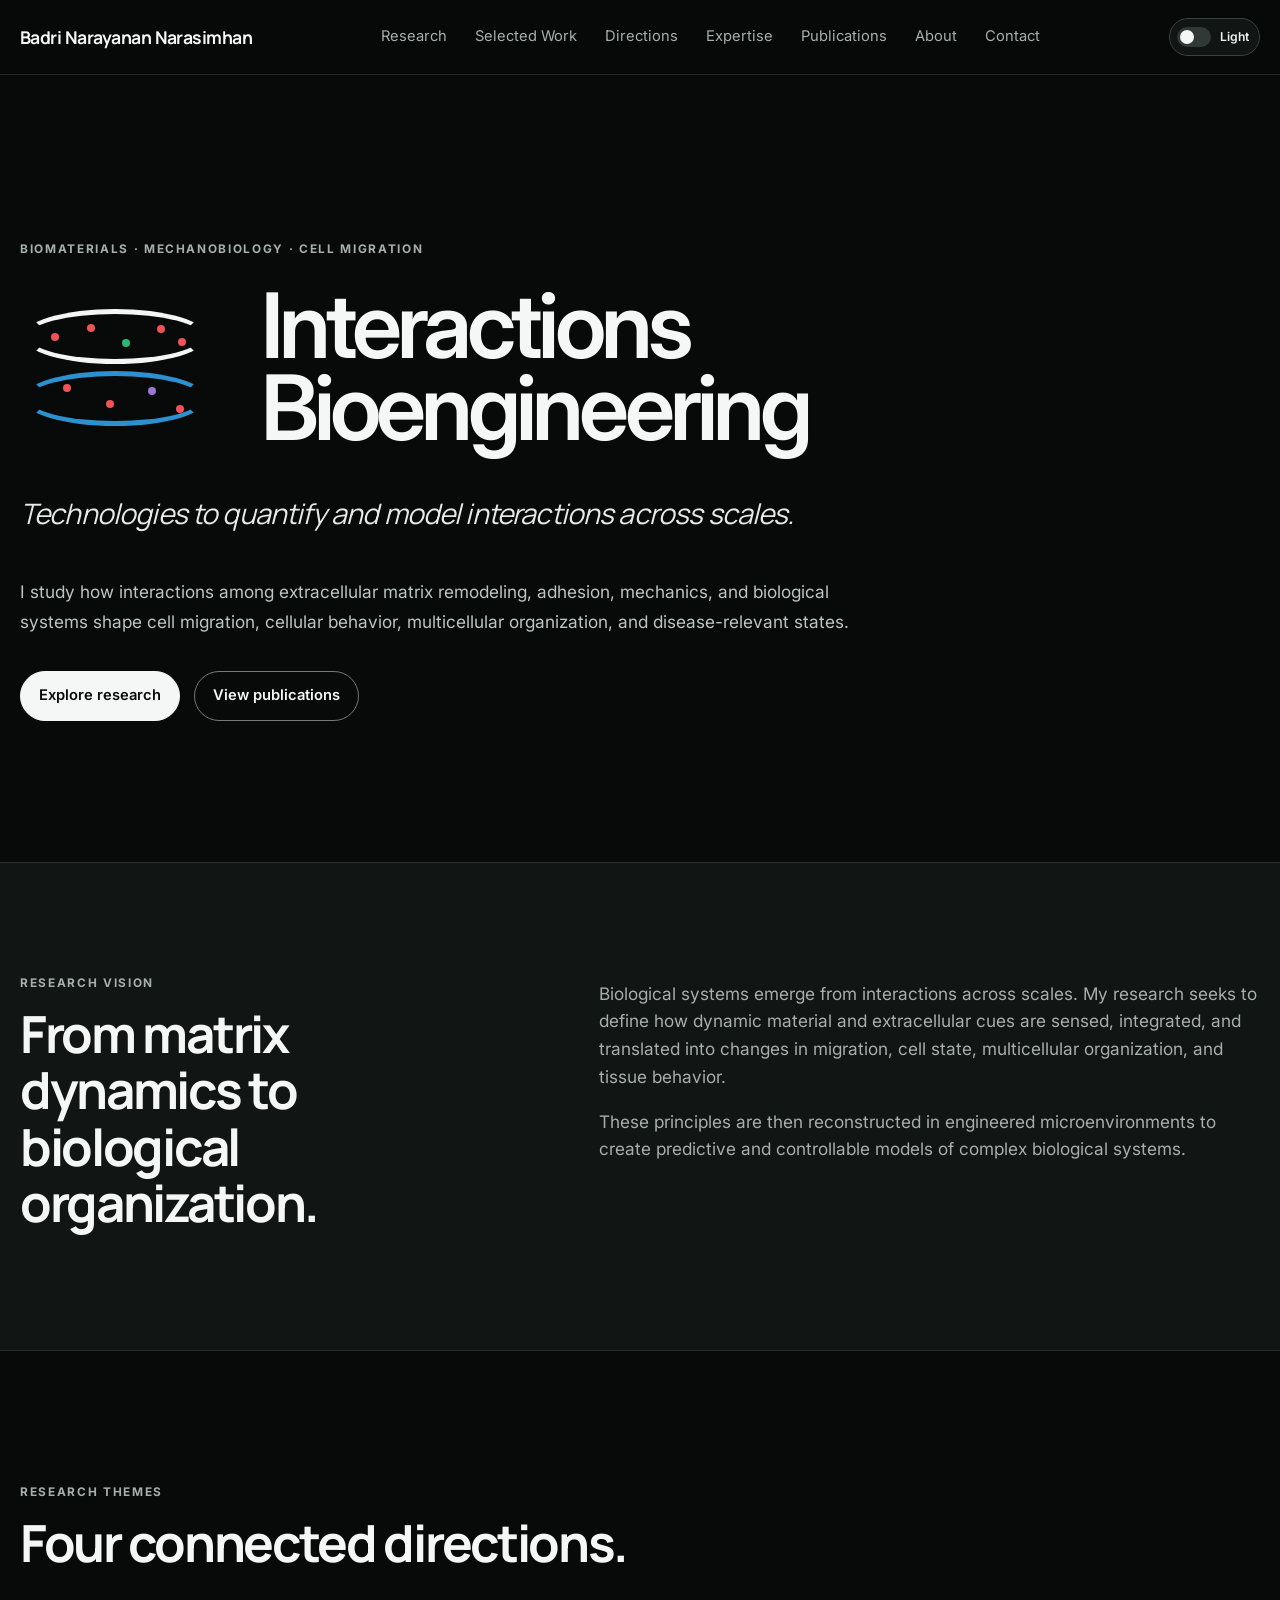
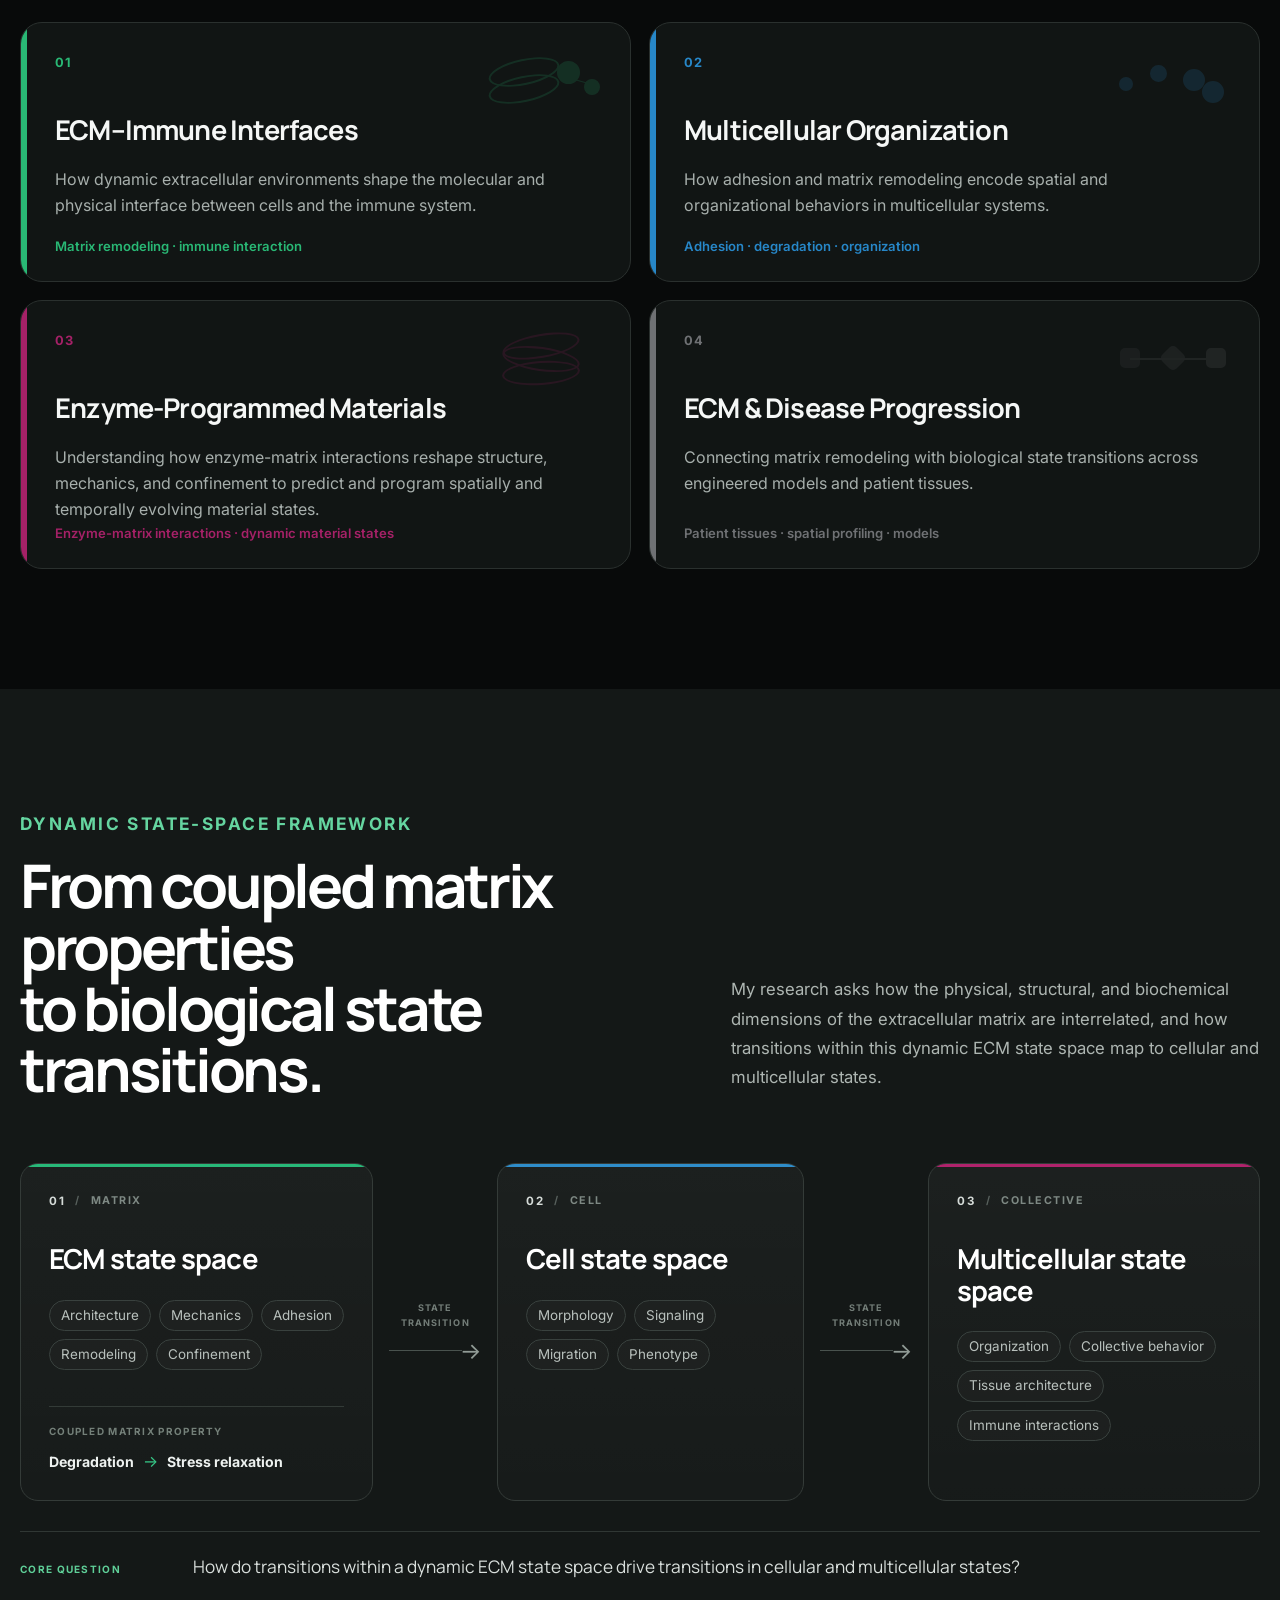
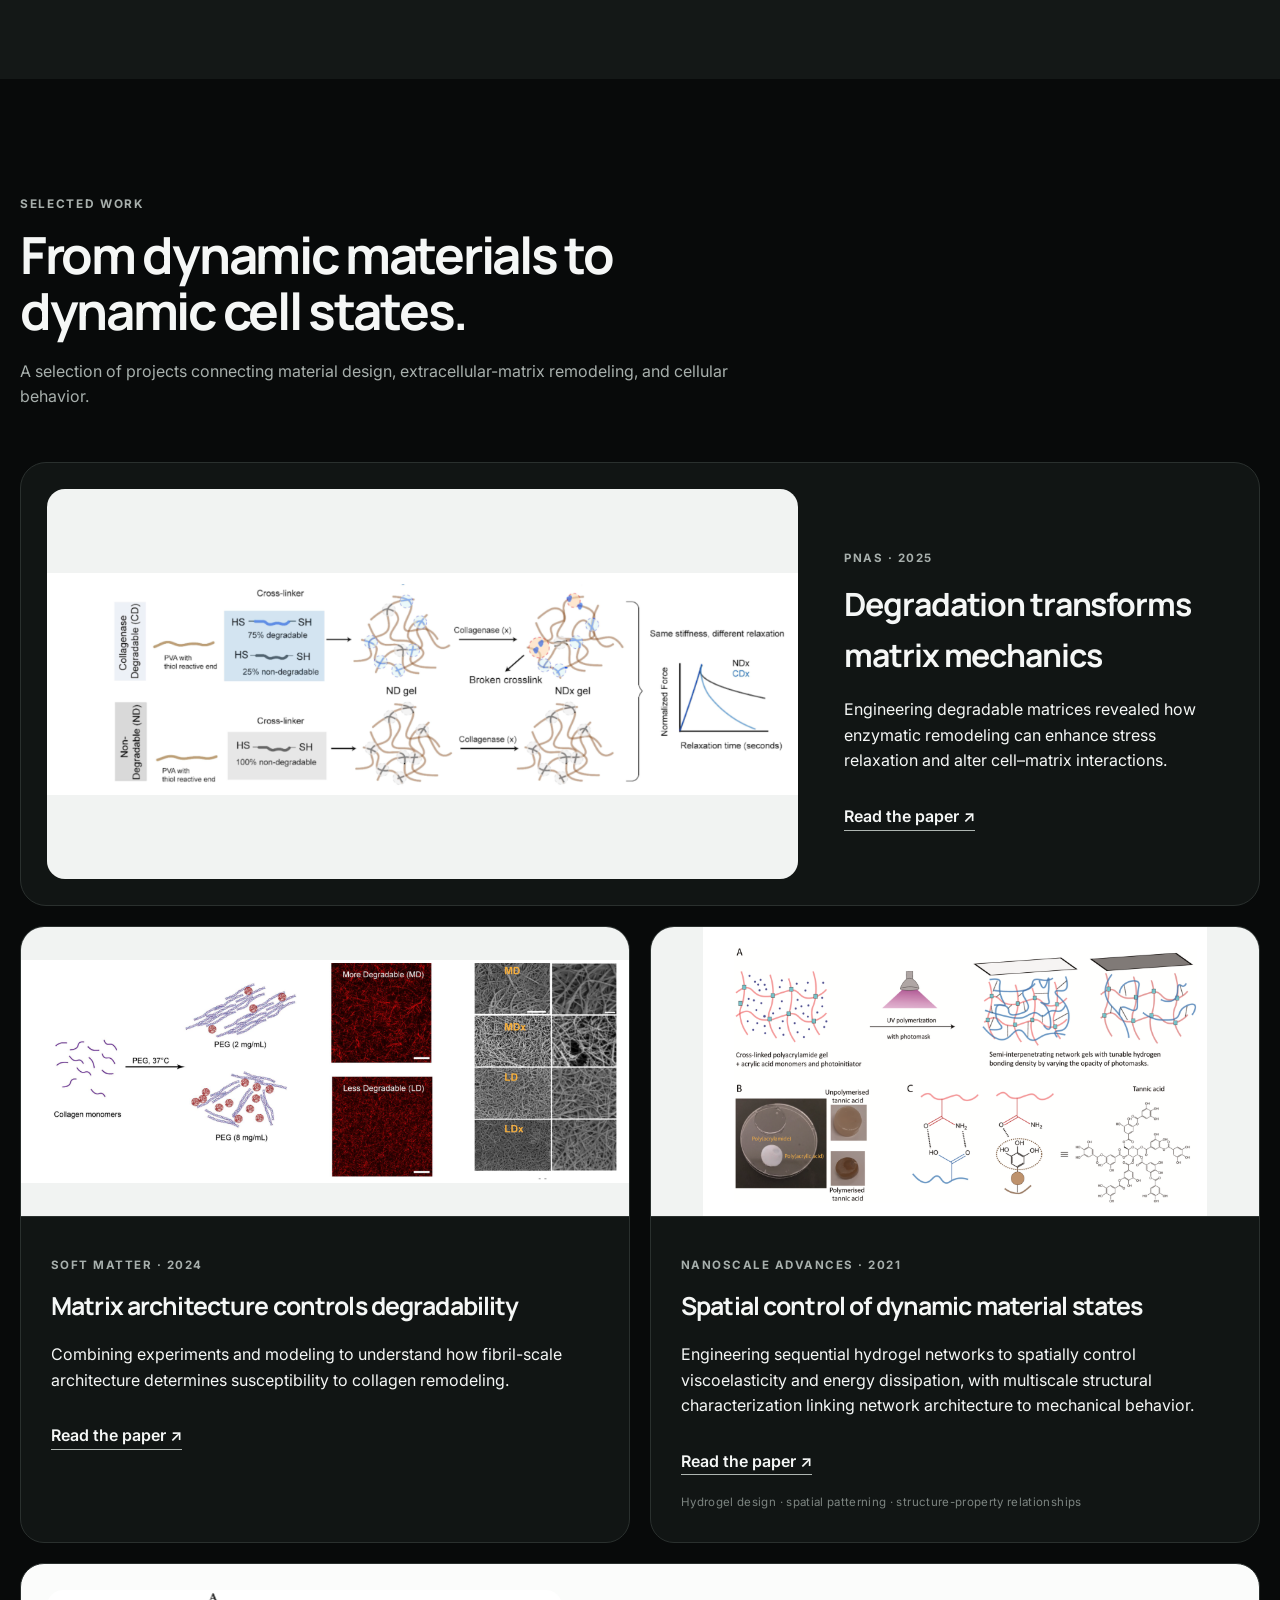
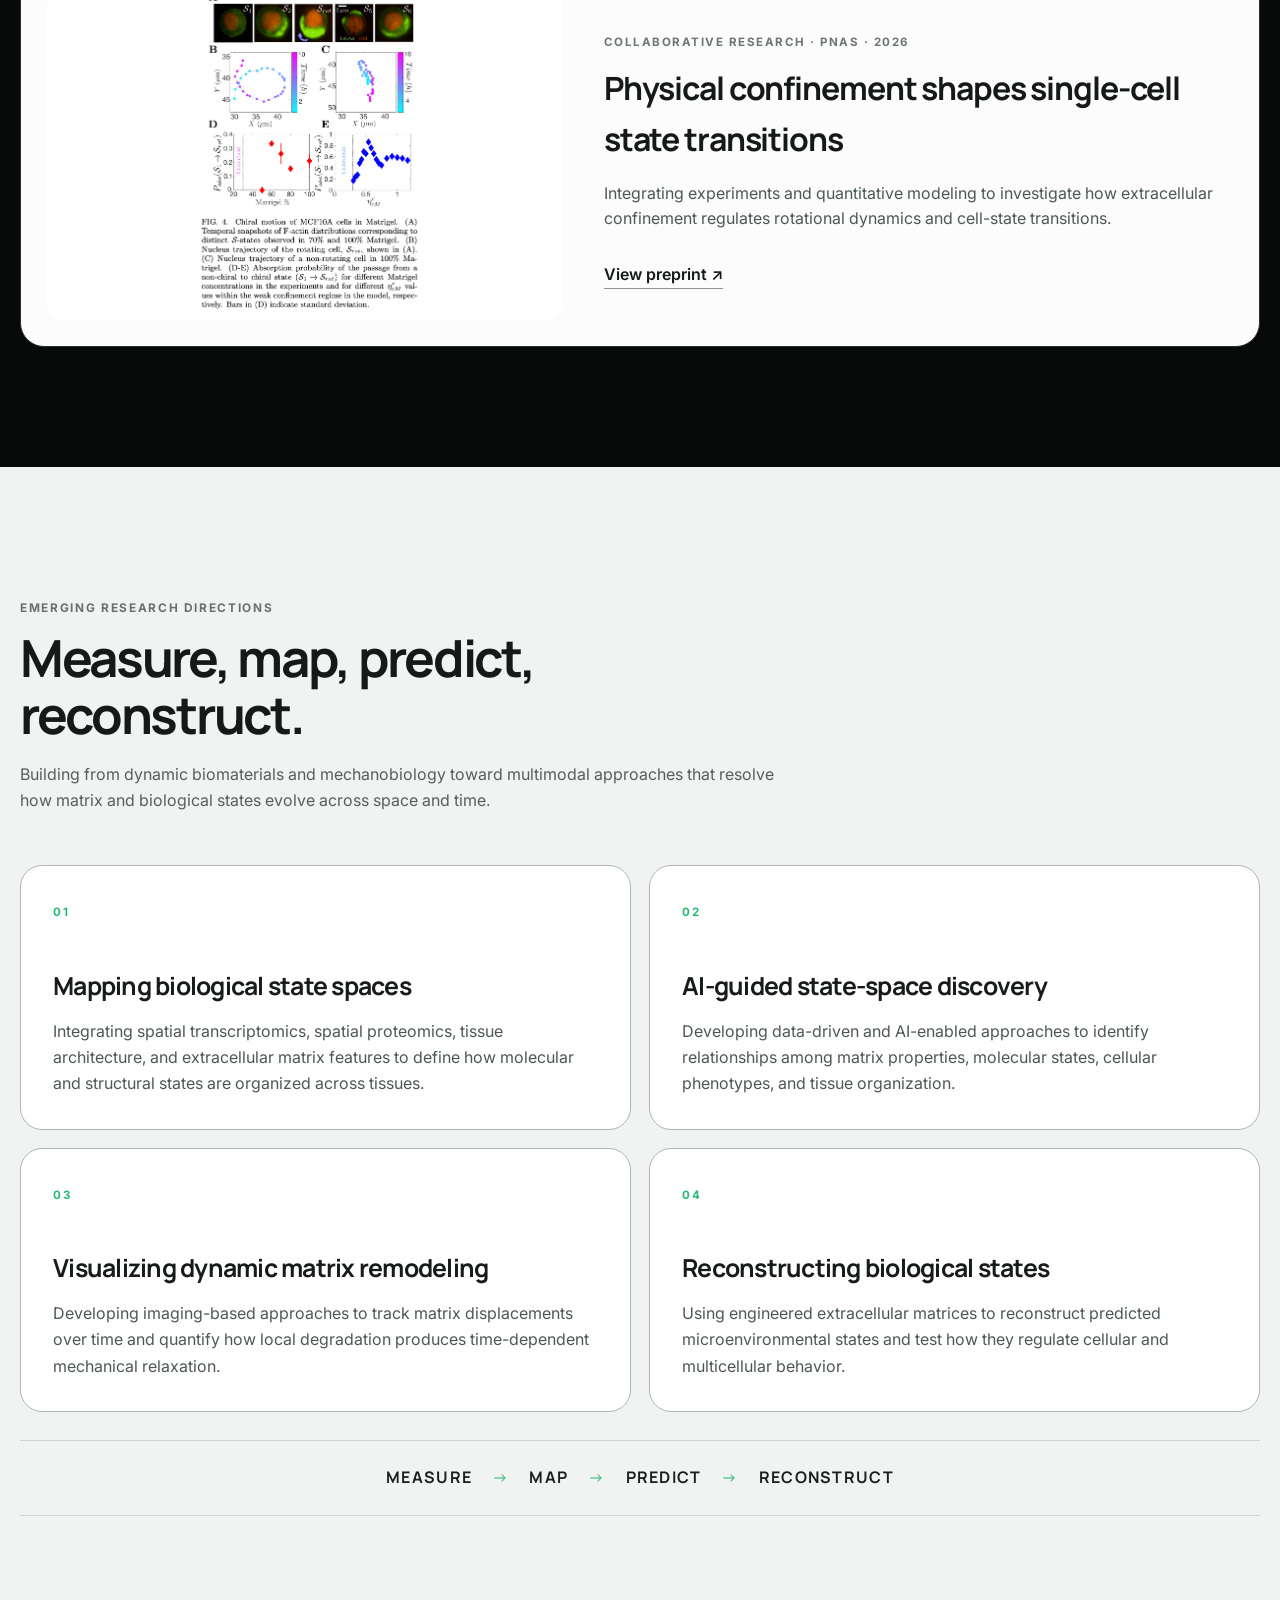
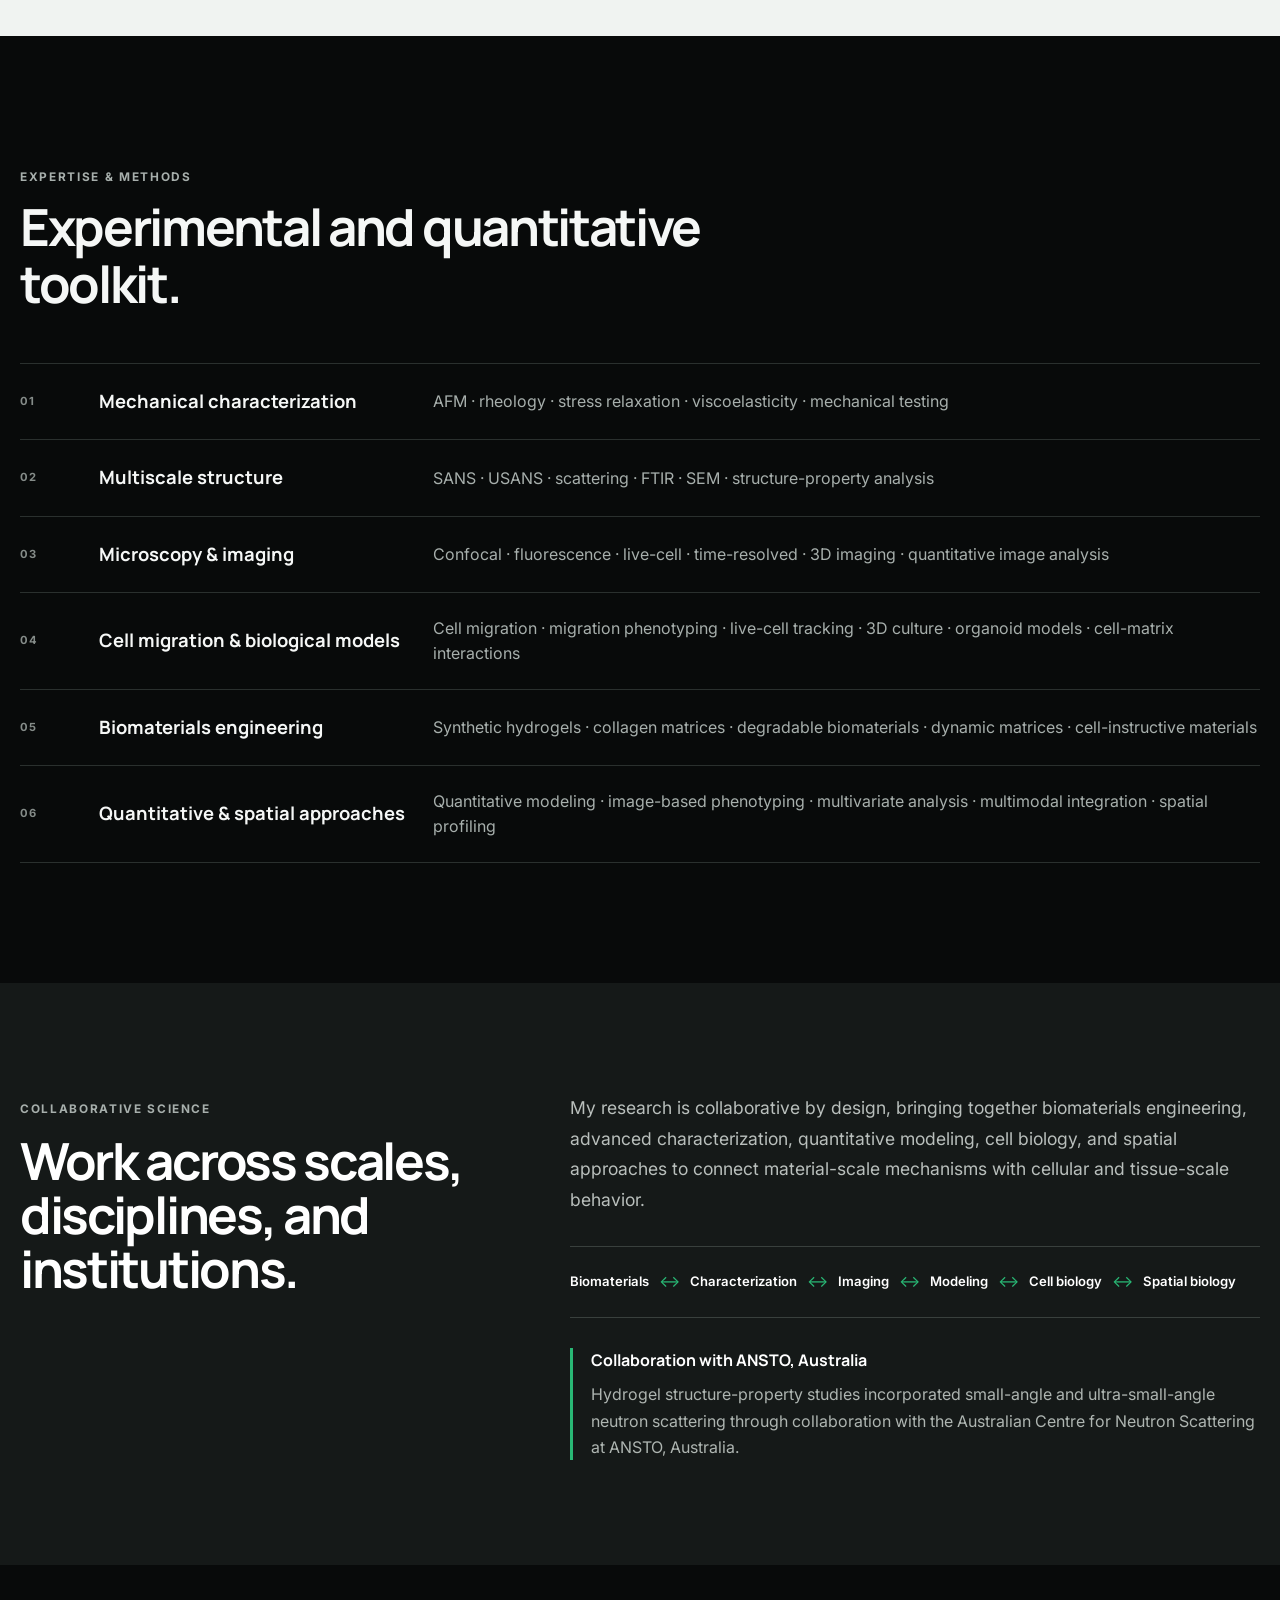
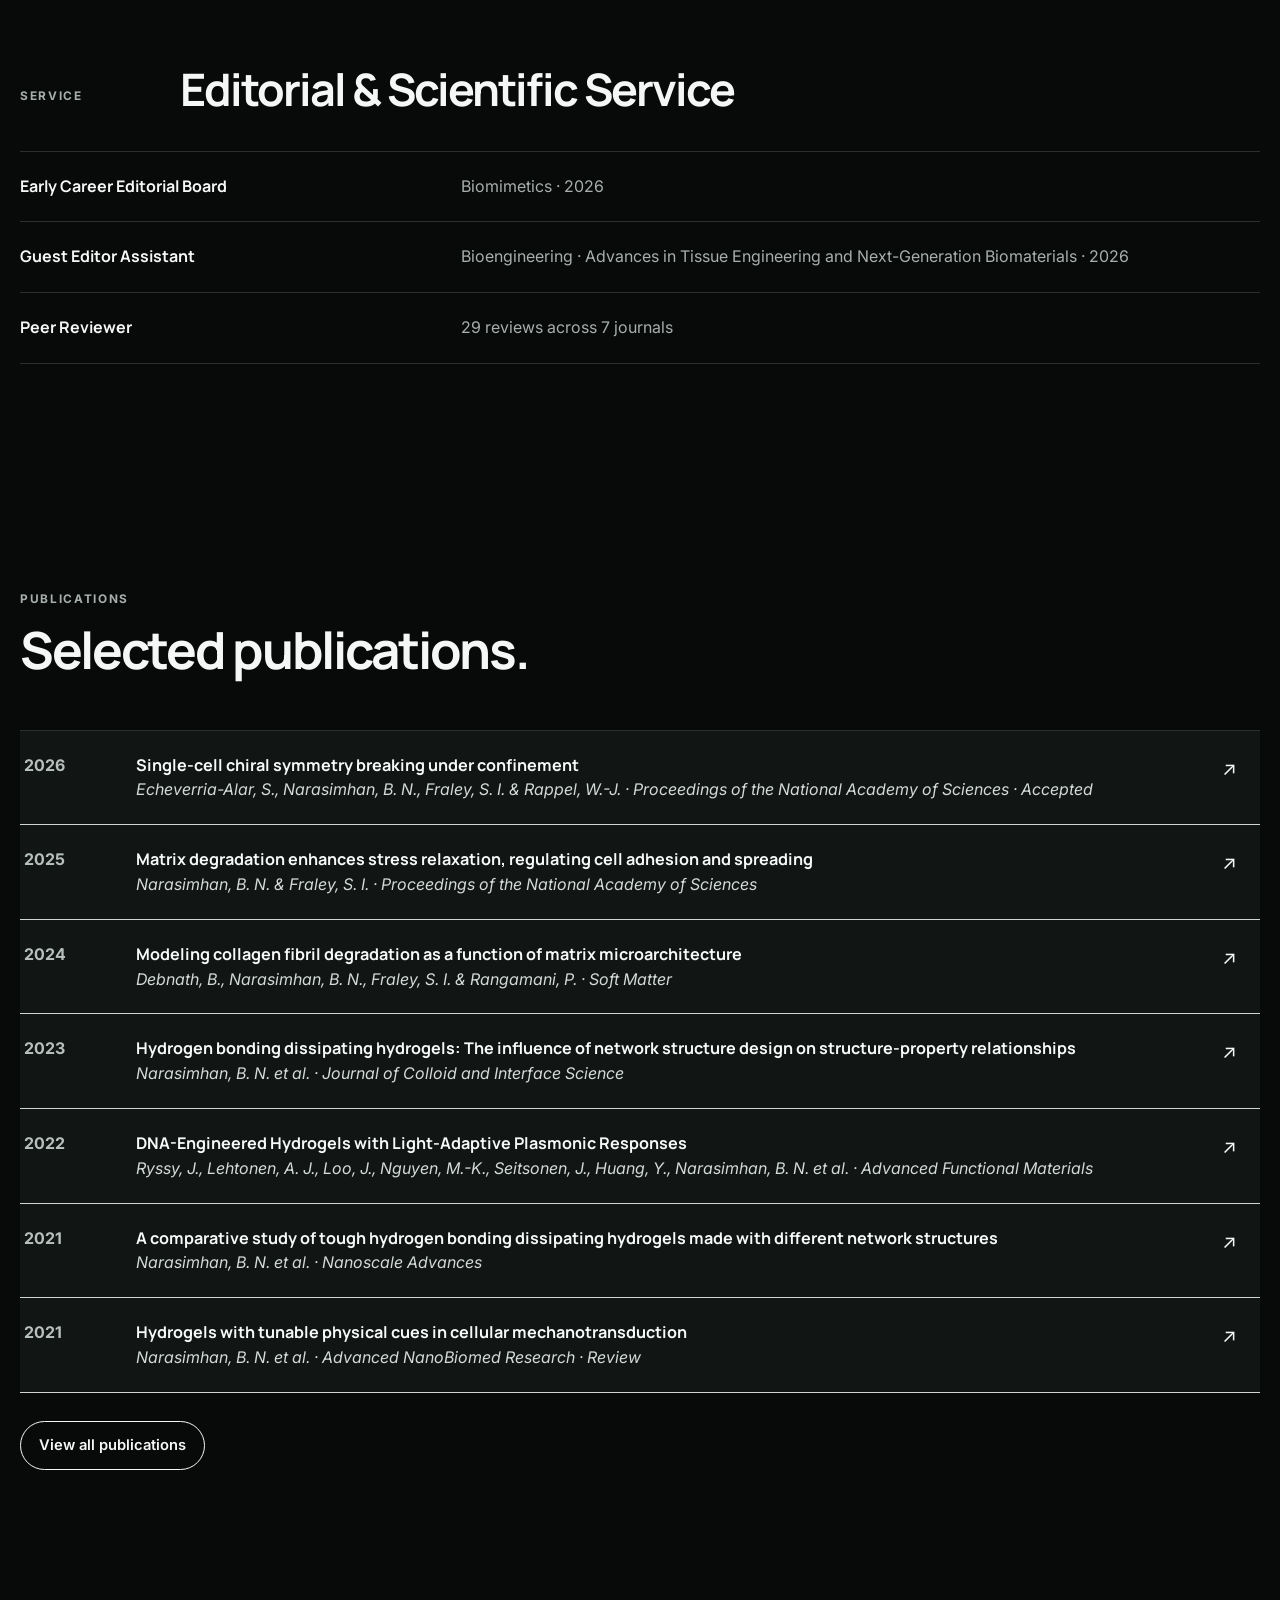
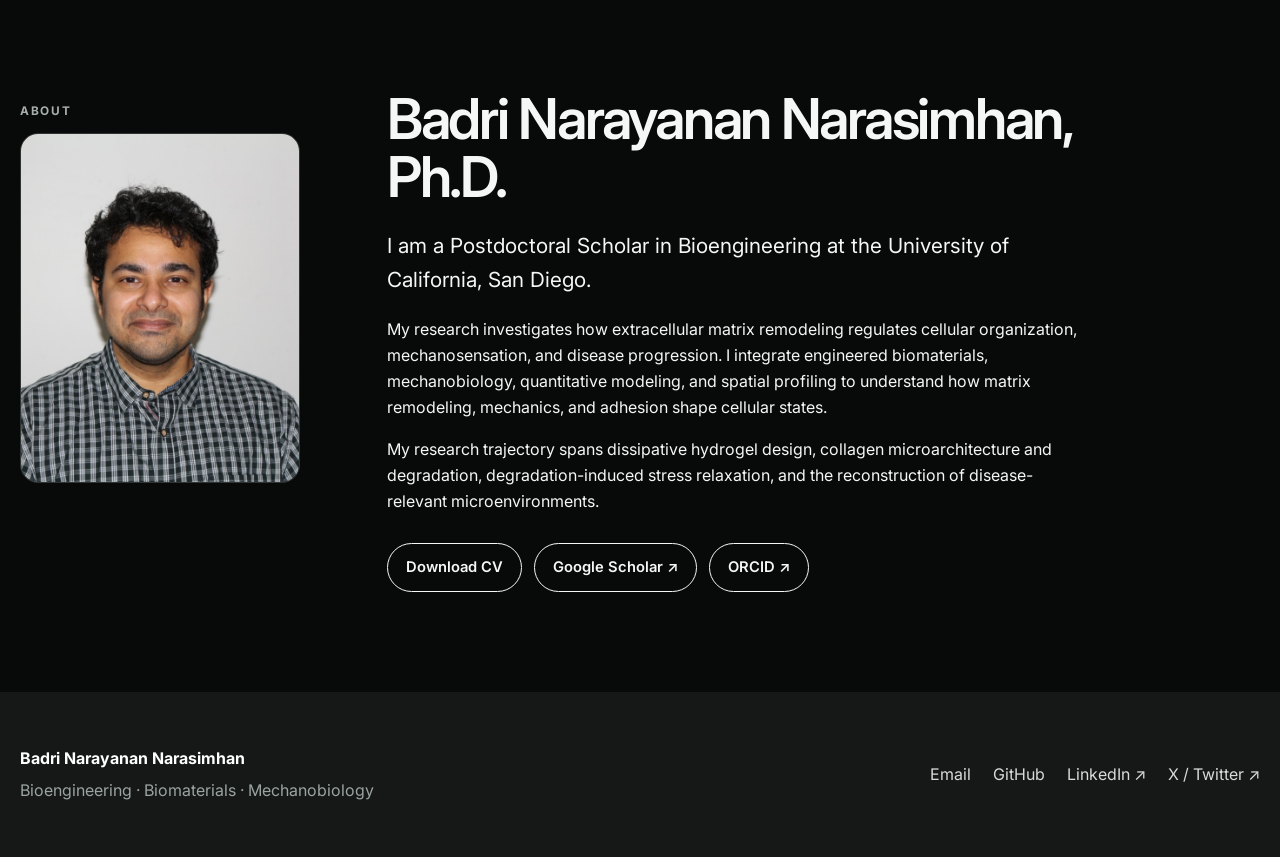
==== commit 3331f53c: "Update index.html" ====
--- a/index.html
+++ b/index.html
@@ -50,7 +50,7 @@
         <b class="interaction-dot dot-h"></b>
         <b class="interaction-dot dot-i"></b>
       </span>
-      <h1><span>Interaction</span><span>Bioengineering</span></h1>
+      <h1><span>Interactions</span><span>Bioengineering</span></h1>
         </div>
 
         <p class="hero-subline hero-subline-v10">Technologies to quantify and model interactions across scales.</p>
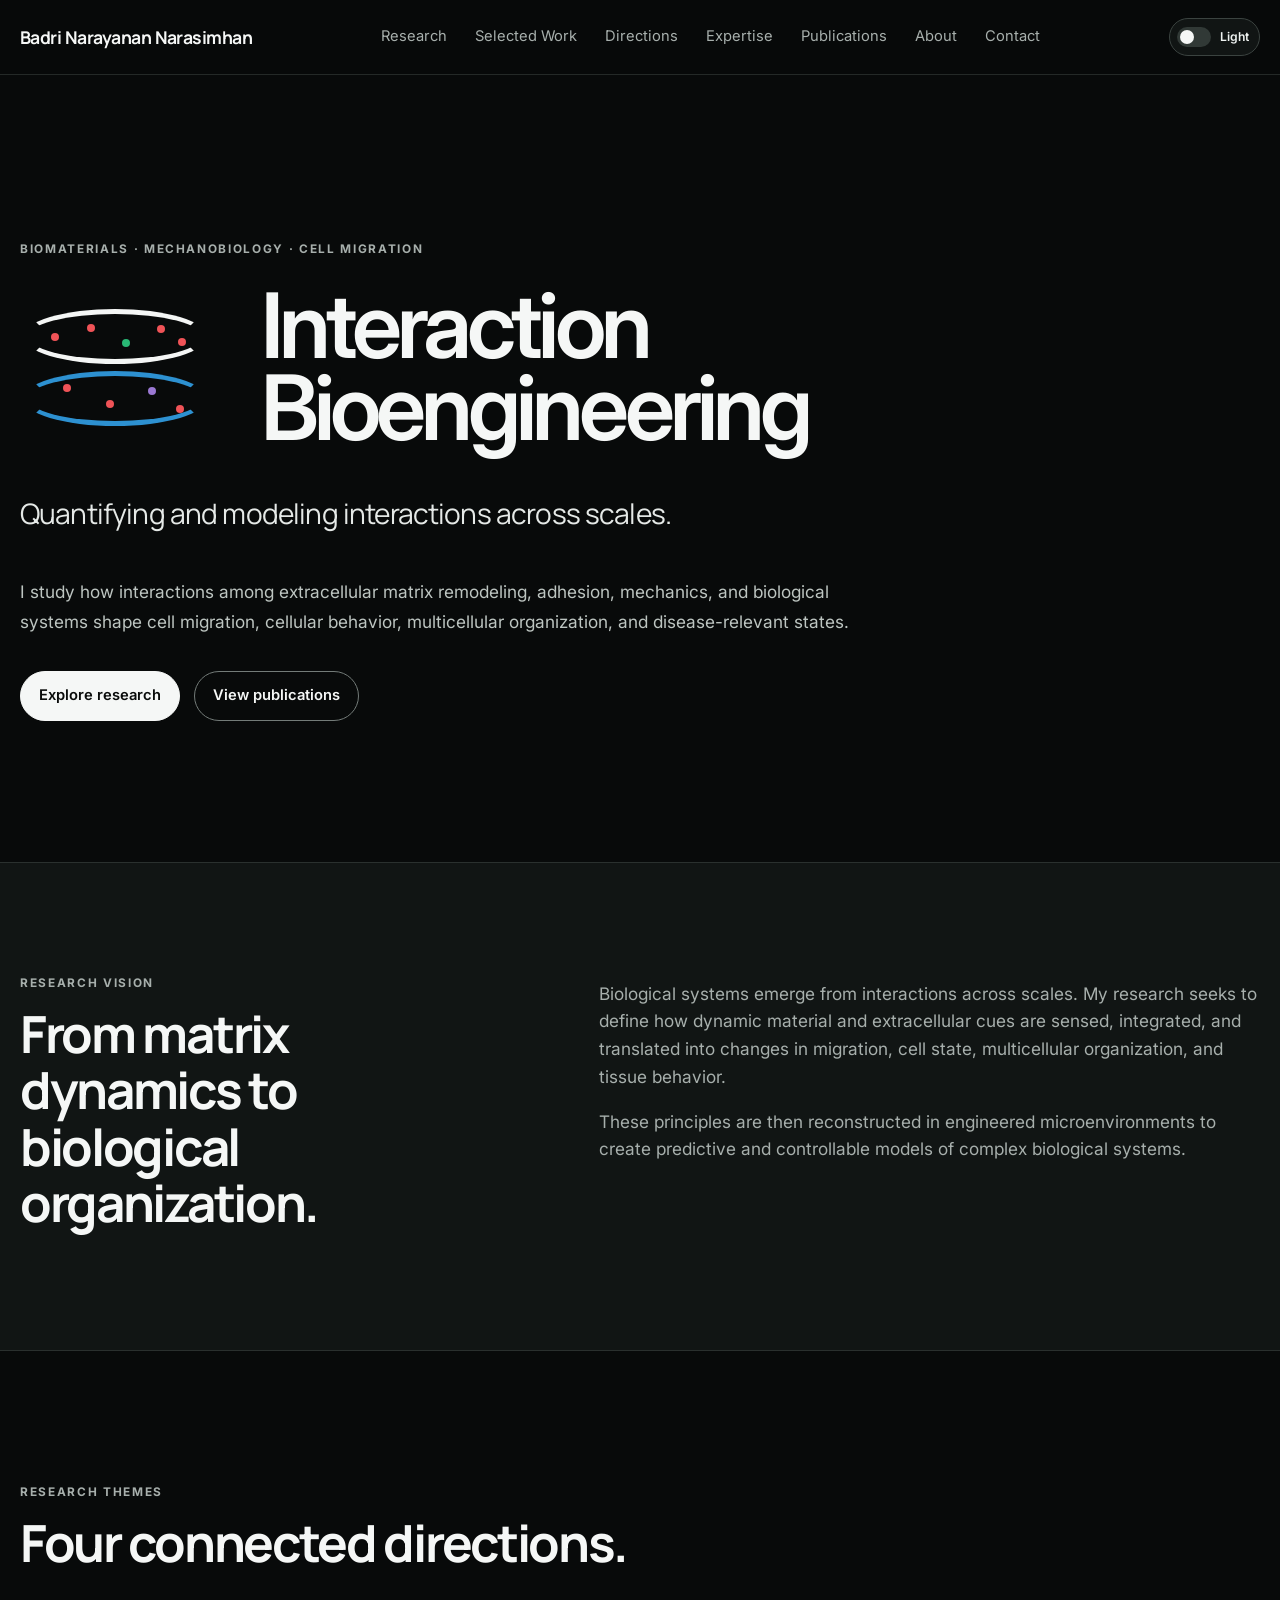
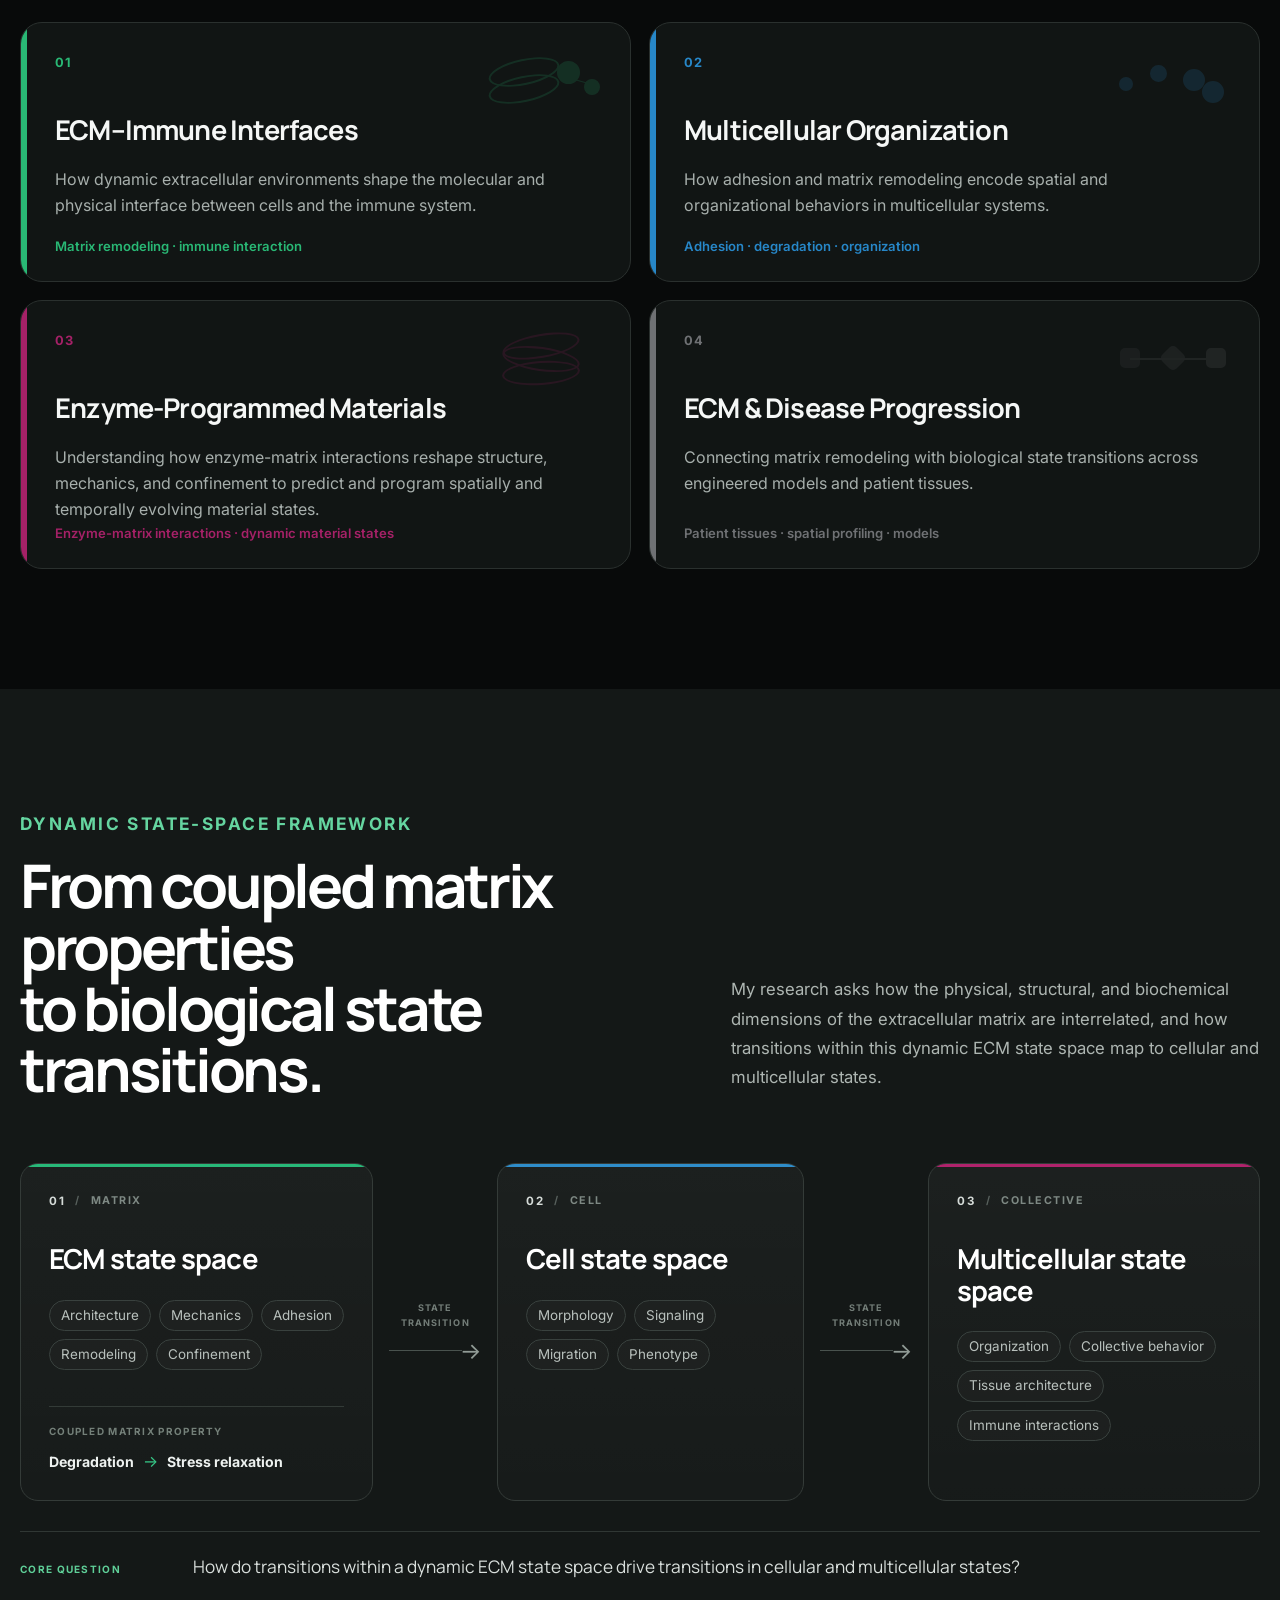
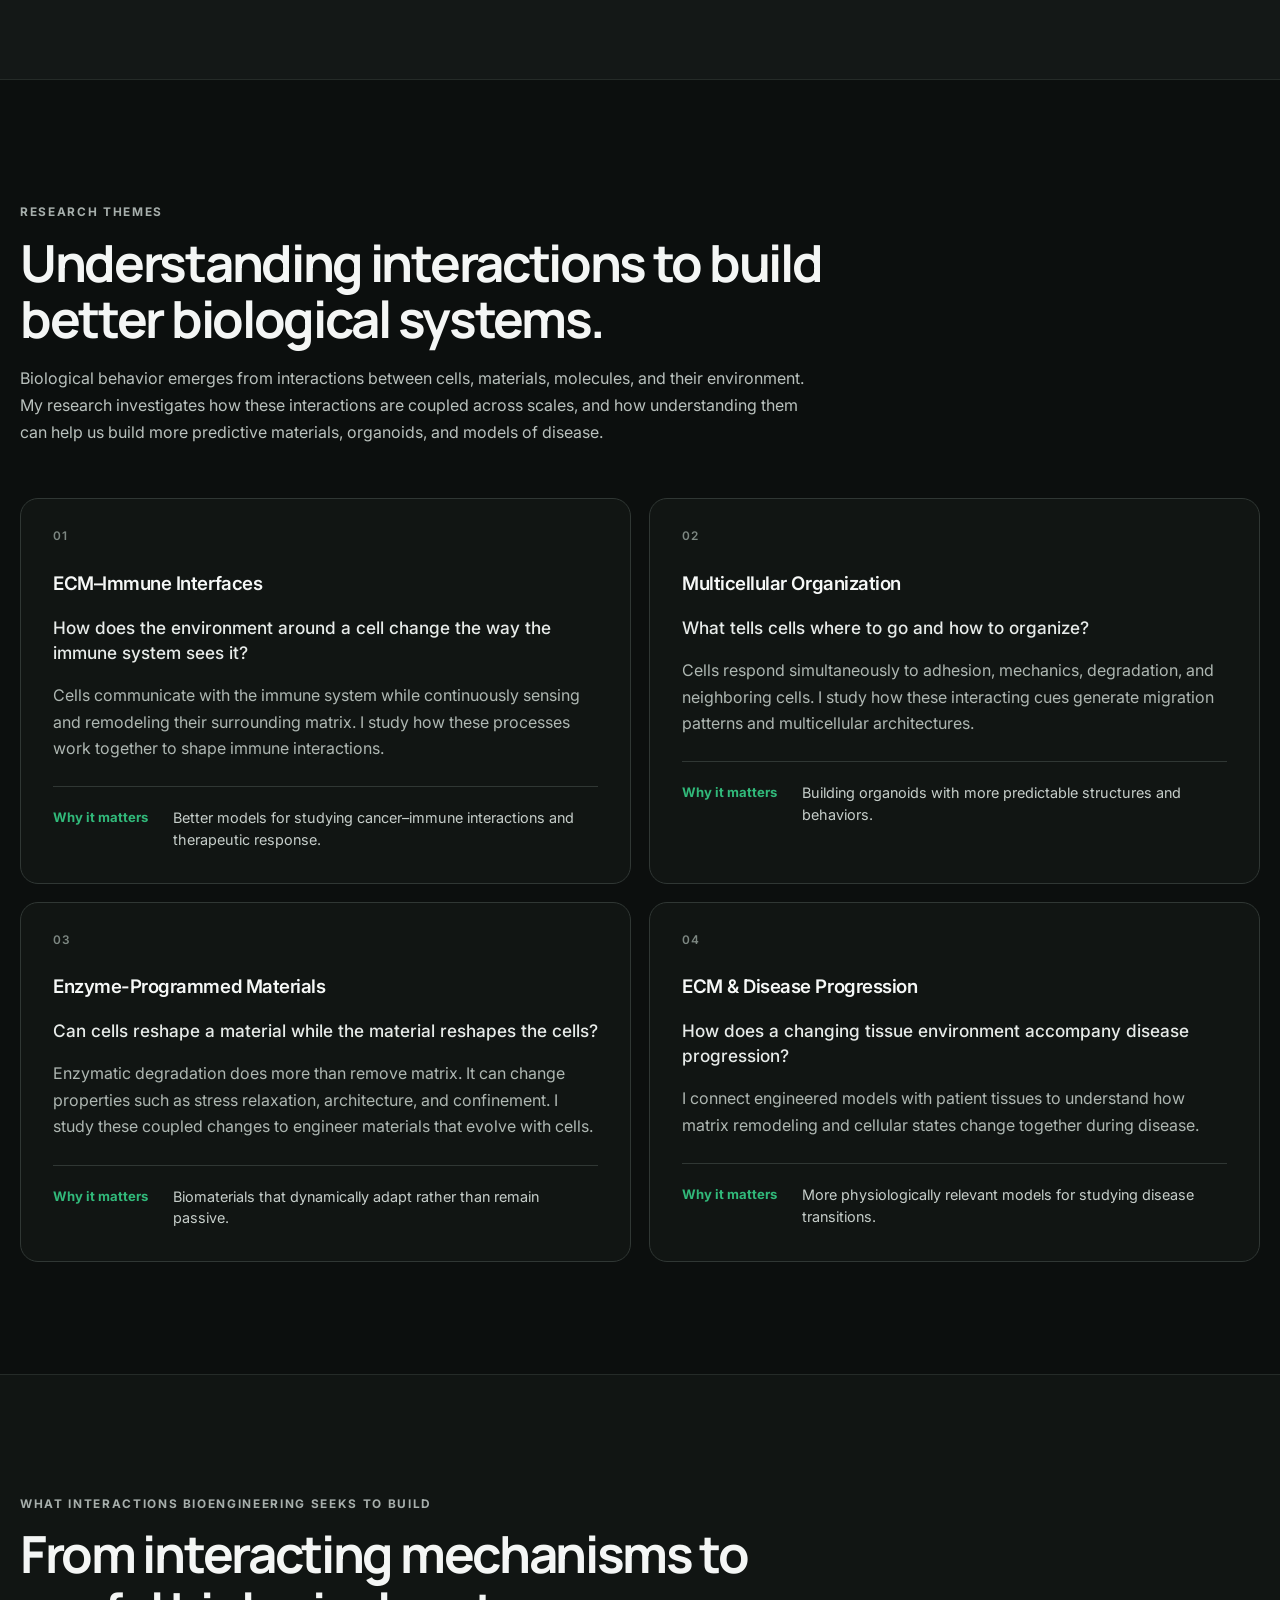
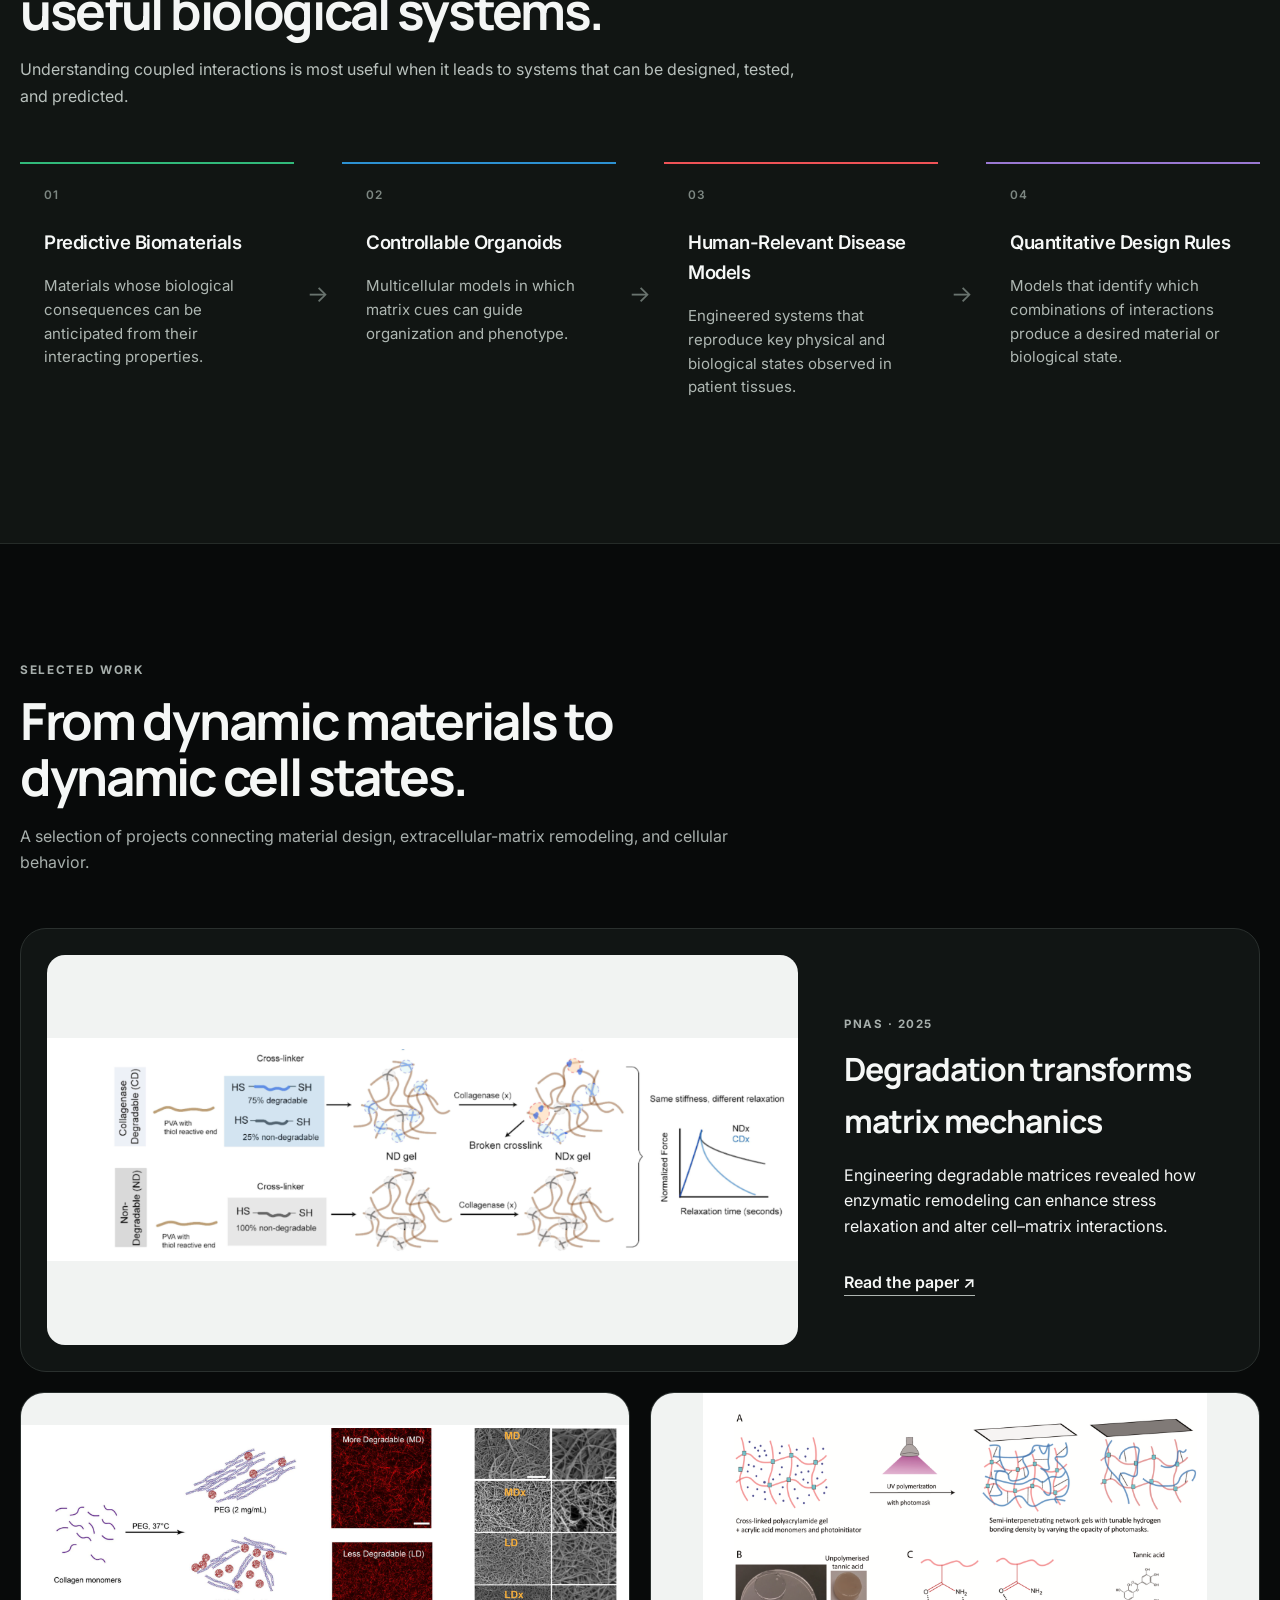
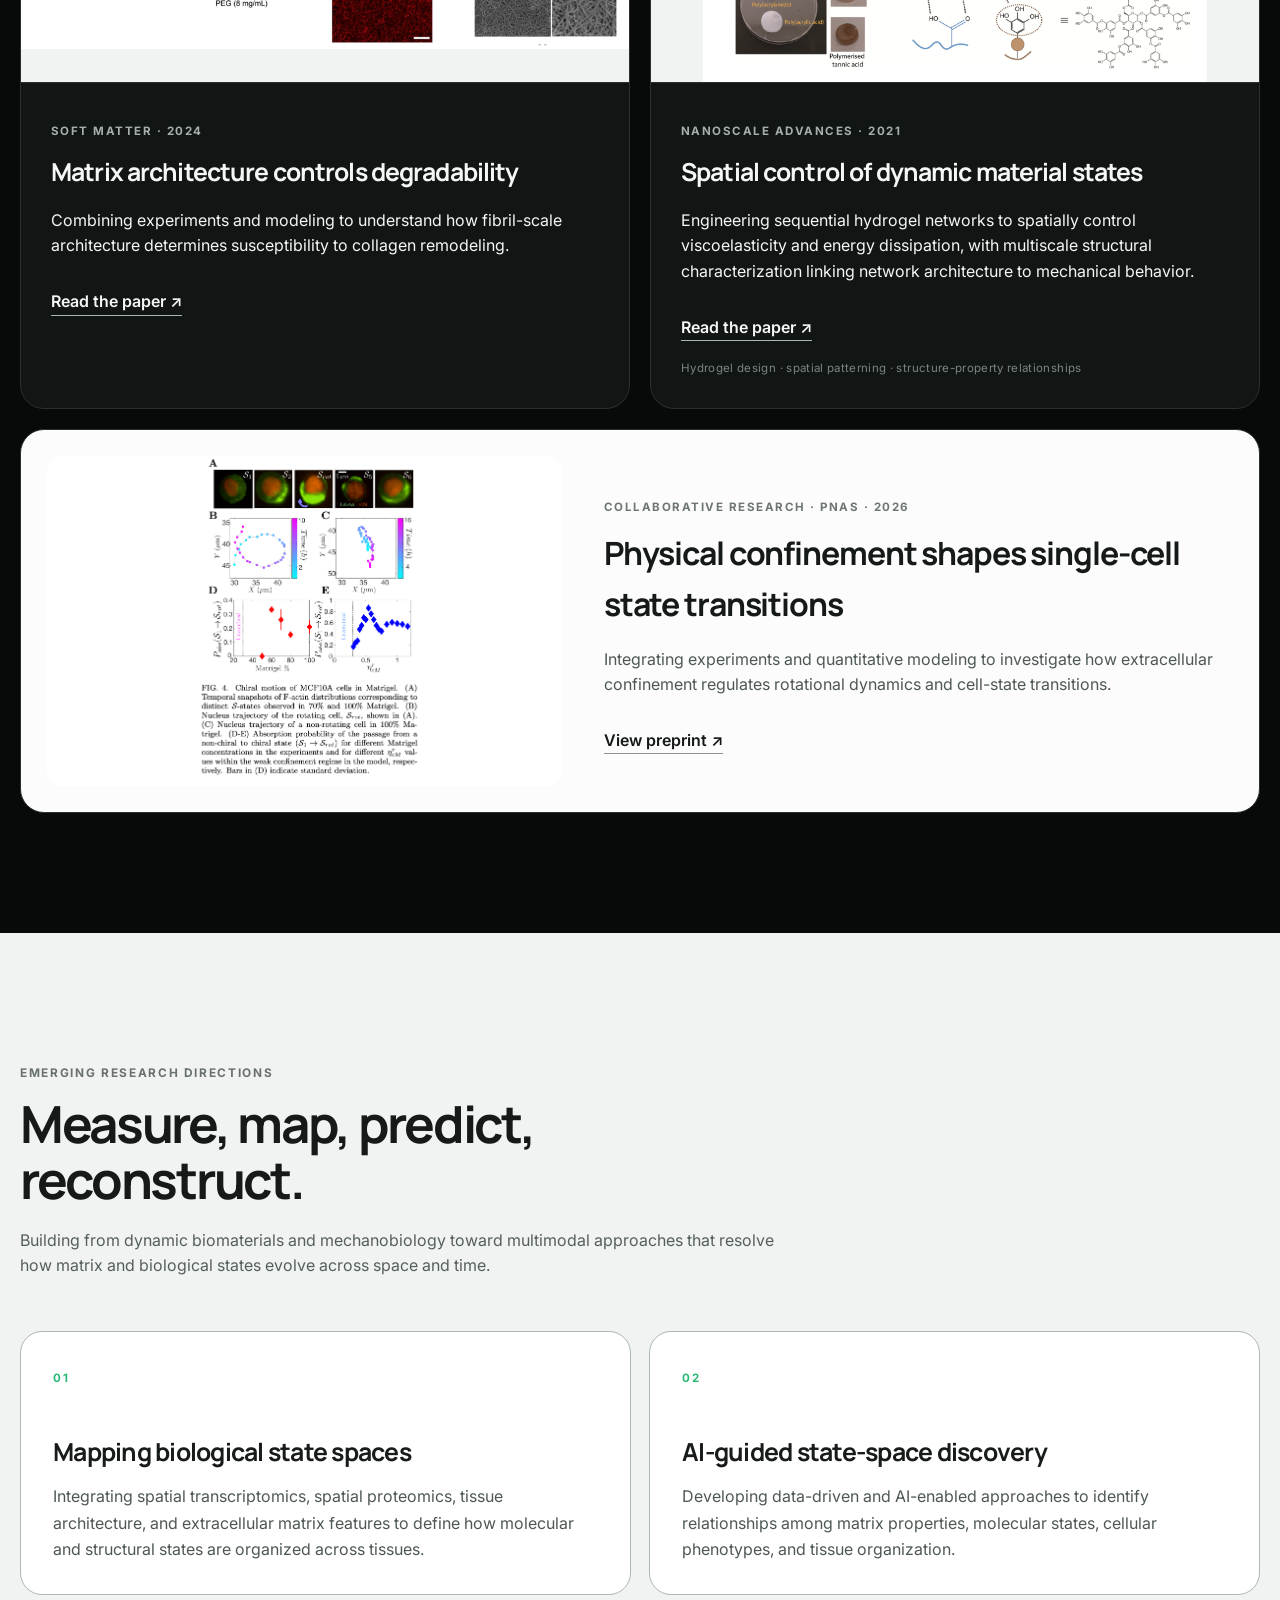
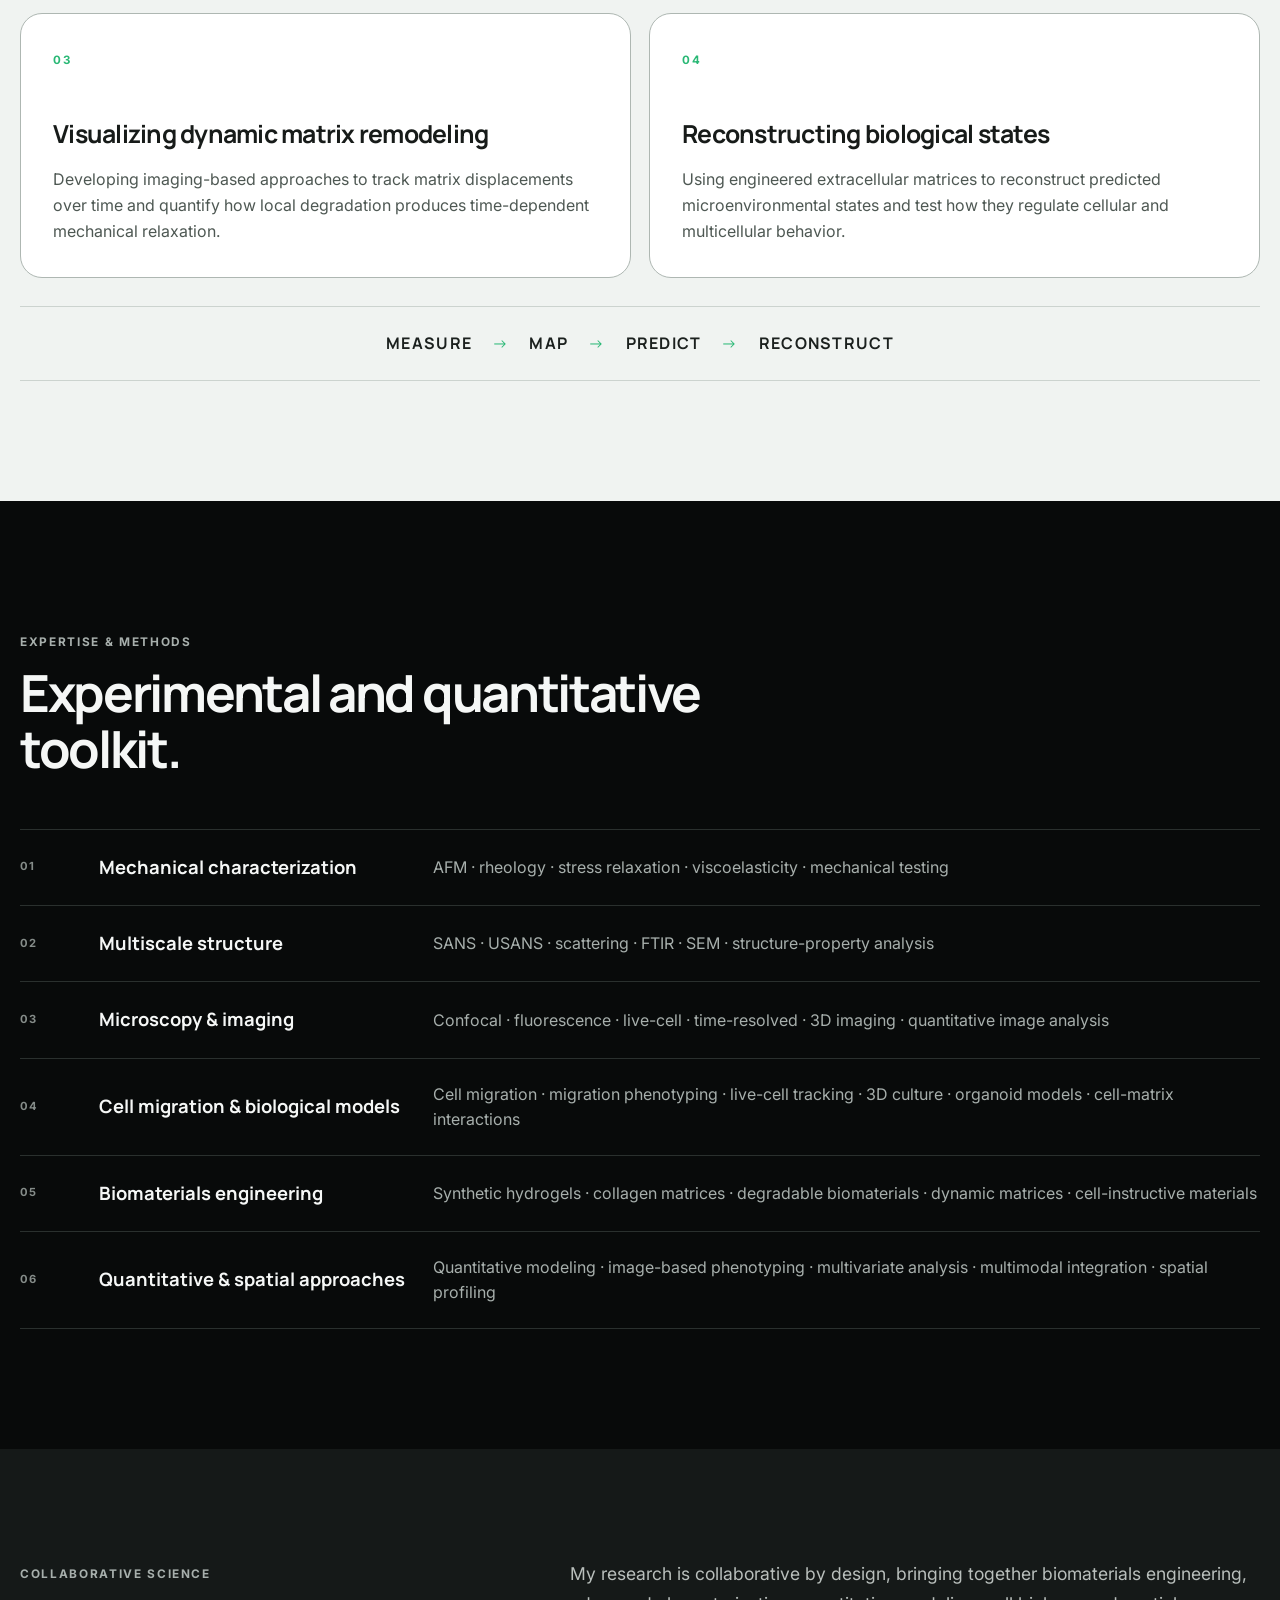
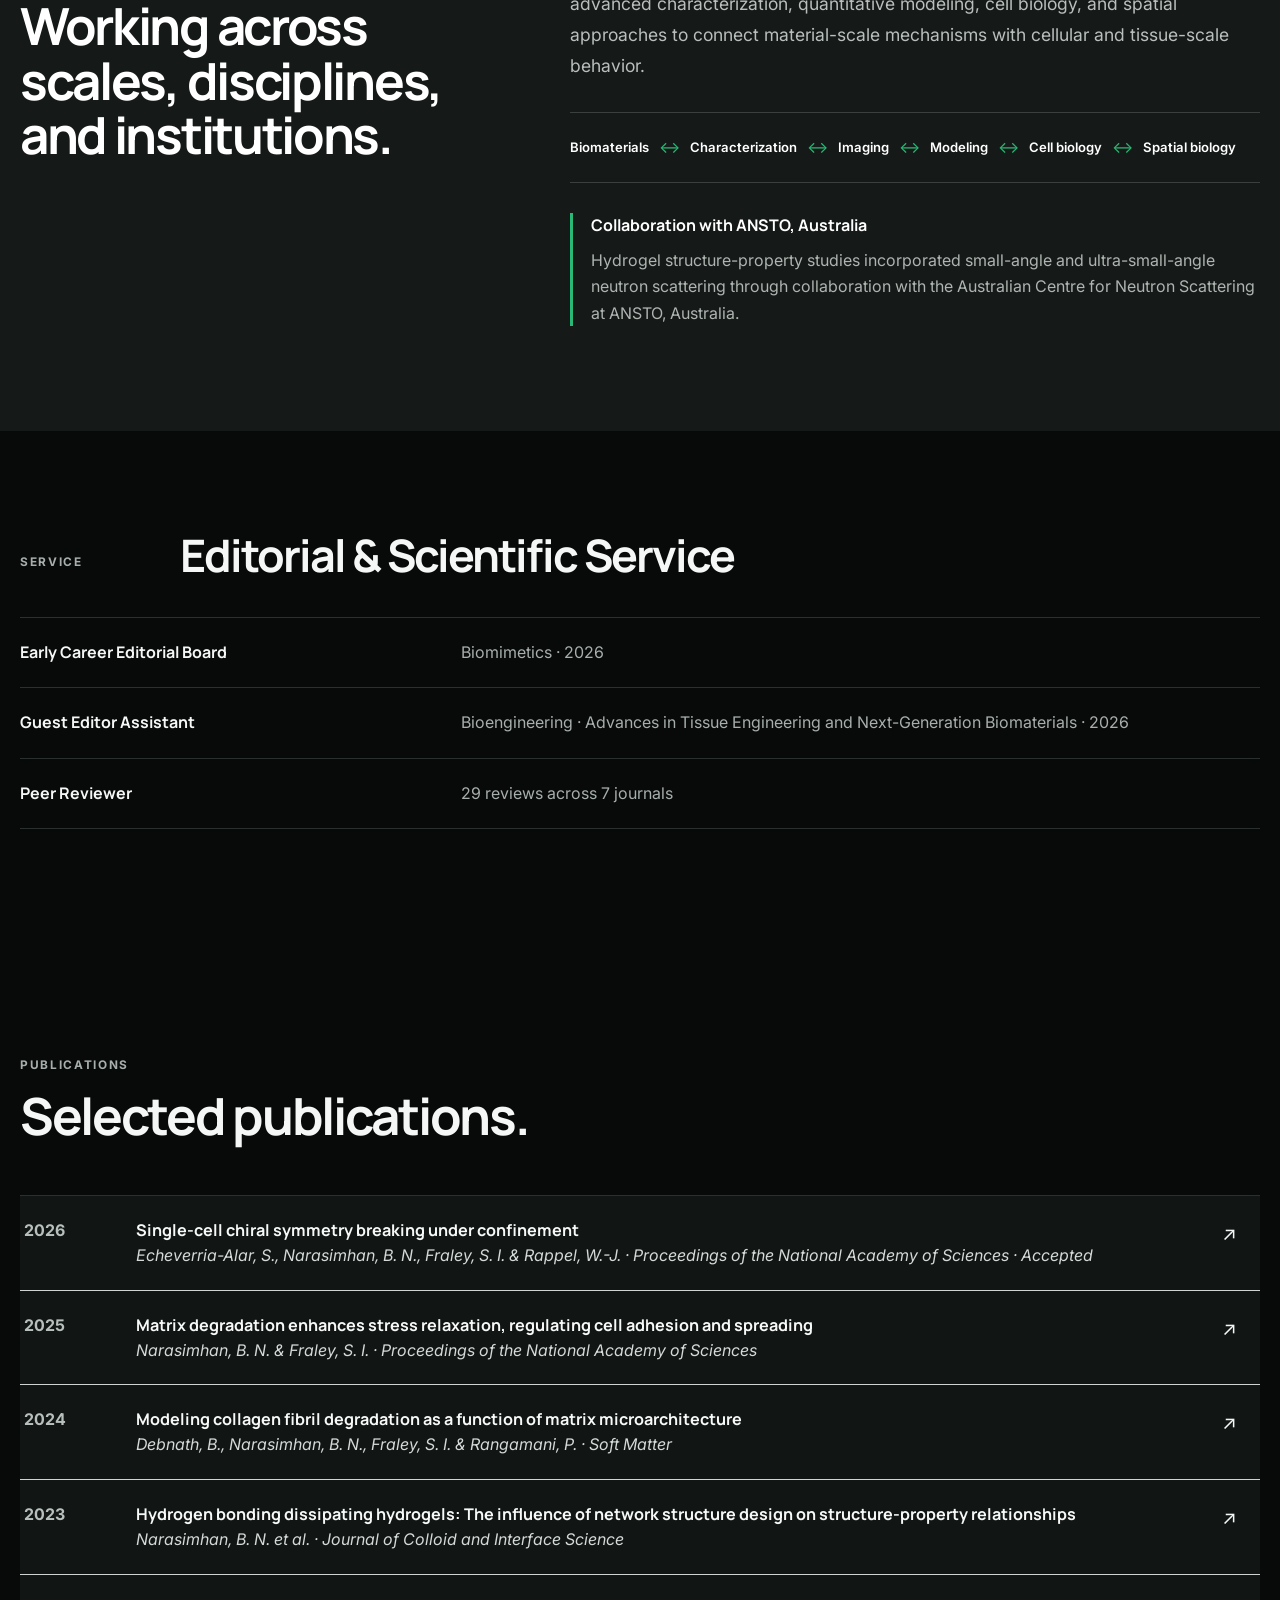
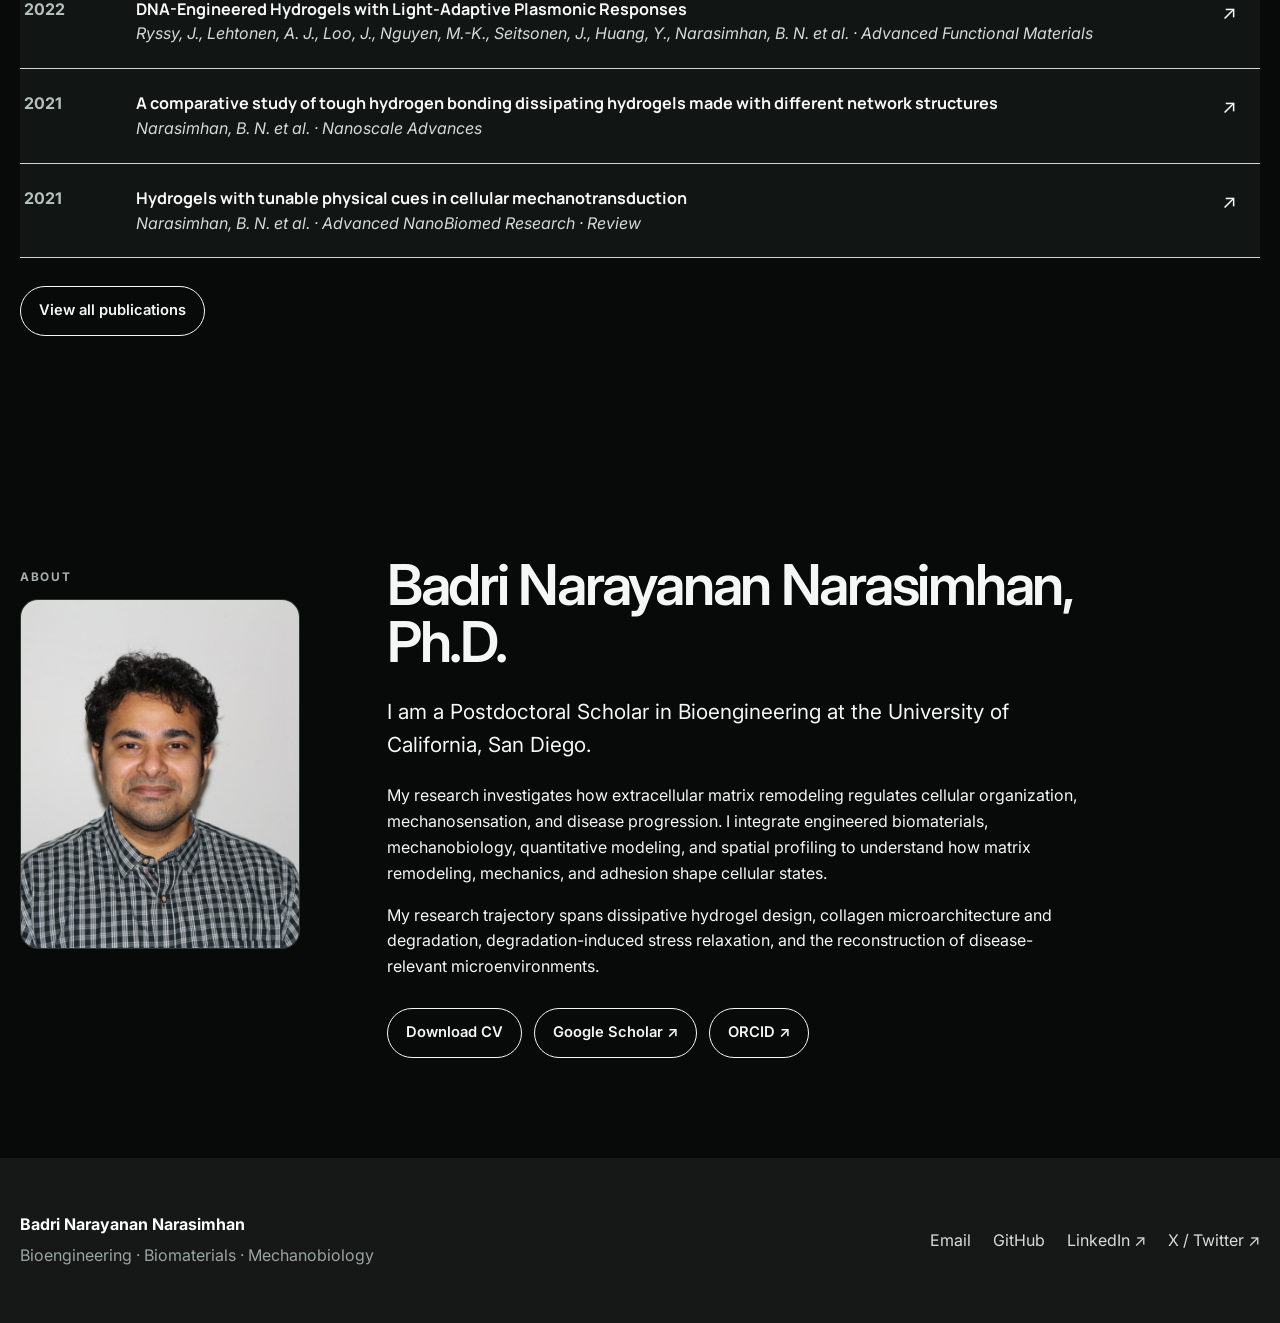
==== commit 01b5a47f: "Add files via upload" ====
--- a/index.html
+++ b/index.html
@@ -50,10 +50,10 @@
         <b class="interaction-dot dot-h"></b>
         <b class="interaction-dot dot-i"></b>
       </span>
-      <h1><span>Interactions</span><span>Bioengineering</span></h1>
-        </div>
-
-        <p class="hero-subline hero-subline-v10">Technologies to quantify and model interactions across scales.</p>
+      <h1><span>Interaction</span><span>Bioengineering</span></h1>
+        </div>
+
+        <p class="hero-subline hero-subline-v10">Quantifying and modeling interactions across scales.</p>
         <p class="hero-text hero-text-v10">
           I study how interactions among extracellular matrix remodeling, adhesion, mechanics,
           and biological systems shape cell migration, cellular behavior, multicellular organization,
@@ -213,7 +213,88 @@
   </div>
 </section>
 
-    <section id="work" class="section container selected-work">
+    
+<section class="plain-research-section" id="research-themes">
+  <div class="container">
+    <div class="section-heading plain-research-heading">
+      <p class="section-kicker">RESEARCH THEMES</p>
+      <h2>Understanding interactions to build better biological systems.</h2>
+      <p>Biological behavior emerges from interactions between cells, materials, molecules, and their environment. My research investigates how these interactions are coupled across scales, and how understanding them can help us build more predictive materials, organoids, and models of disease.</p>
+    </div>
+
+    <div class="plain-theme-grid">
+      <article class="plain-theme-card">
+        <span class="plain-theme-number">01</span>
+        <h3>ECM–Immune Interfaces</h3>
+        <p class="plain-theme-question">How does the environment around a cell change the way the immune system sees it?</p>
+        <p>Cells communicate with the immune system while continuously sensing and remodeling their surrounding matrix. I study how these processes work together to shape immune interactions.</p>
+        <div class="plain-theme-impact"><strong>Why it matters</strong><span>Better models for studying cancer–immune interactions and therapeutic response.</span></div>
+      </article>
+
+      <article class="plain-theme-card">
+        <span class="plain-theme-number">02</span>
+        <h3>Multicellular Organization</h3>
+        <p class="plain-theme-question">What tells cells where to go and how to organize?</p>
+        <p>Cells respond simultaneously to adhesion, mechanics, degradation, and neighboring cells. I study how these interacting cues generate migration patterns and multicellular architectures.</p>
+        <div class="plain-theme-impact"><strong>Why it matters</strong><span>Building organoids with more predictable structures and behaviors.</span></div>
+      </article>
+
+      <article class="plain-theme-card">
+        <span class="plain-theme-number">03</span>
+        <h3>Enzyme-Programmed Materials</h3>
+        <p class="plain-theme-question">Can cells reshape a material while the material reshapes the cells?</p>
+        <p>Enzymatic degradation does more than remove matrix. It can change properties such as stress relaxation, architecture, and confinement. I study these coupled changes to engineer materials that evolve with cells.</p>
+        <div class="plain-theme-impact"><strong>Why it matters</strong><span>Biomaterials that dynamically adapt rather than remain passive.</span></div>
+      </article>
+
+      <article class="plain-theme-card">
+        <span class="plain-theme-number">04</span>
+        <h3>ECM &amp; Disease Progression</h3>
+        <p class="plain-theme-question">How does a changing tissue environment accompany disease progression?</p>
+        <p>I connect engineered models with patient tissues to understand how matrix remodeling and cellular states change together during disease.</p>
+        <div class="plain-theme-impact"><strong>Why it matters</strong><span>More physiologically relevant models for studying disease transitions.</span></div>
+      </article>
+    </div>
+  </div>
+</section>
+
+<section class="build-section" id="what-we-build">
+  <div class="container">
+    <div class="section-heading build-heading">
+      <p class="section-kicker">WHAT INTERACTIONS BIOENGINEERING SEEKS TO BUILD</p>
+      <h2>From interacting mechanisms to useful biological systems.</h2>
+      <p>Understanding coupled interactions is most useful when it leads to systems that can be designed, tested, and predicted.</p>
+    </div>
+
+    <div class="build-flow" aria-label="Research outcomes">
+      <article class="build-item">
+        <span class="build-index">01</span>
+        <h3>Predictive Biomaterials</h3>
+        <p>Materials whose biological consequences can be anticipated from their interacting properties.</p>
+      </article>
+      <span class="build-arrow" aria-hidden="true">→</span>
+      <article class="build-item">
+        <span class="build-index">02</span>
+        <h3>Controllable Organoids</h3>
+        <p>Multicellular models in which matrix cues can guide organization and phenotype.</p>
+      </article>
+      <span class="build-arrow" aria-hidden="true">→</span>
+      <article class="build-item">
+        <span class="build-index">03</span>
+        <h3>Human-Relevant Disease Models</h3>
+        <p>Engineered systems that reproduce key physical and biological states observed in patient tissues.</p>
+      </article>
+      <span class="build-arrow" aria-hidden="true">→</span>
+      <article class="build-item">
+        <span class="build-index">04</span>
+        <h3>Quantitative Design Rules</h3>
+        <p>Models that identify which combinations of interactions produce a desired material or biological state.</p>
+      </article>
+    </div>
+  </div>
+</section>
+
+<section id="work" class="section container selected-work">
       <div class="section-heading">
         <p class="section-kicker">SELECTED WORK</p>
         <h2>From dynamic materials to dynamic cell states.</h2>
@@ -328,7 +409,7 @@
 <div class="container collaboration-layout">
   <div>
     <p class="section-kicker">COLLABORATIVE SCIENCE</p>
-    <h2>Work across scales, disciplines, and institutions.</h2>
+    <h2>Working across scales, disciplines, and institutions.</h2>
   </div>
   <div>
     <p class="collab-lead">My research is collaborative by design, bringing together biomaterials engineering, advanced characterization, quantitative modeling, cell biology, and spatial approaches to connect material-scale mechanisms with cellular and tissue-scale behavior.</p>
--- a/style.css
+++ b/style.css
@@ -2390,8 +2390,188 @@
 body.light-theme .hero-mark-v10.distributed-logo .dot-h {
   background: #9a78d2 !important;
 }
-.hero-subline-v10 {
-  font-size: 1.7rem;
-  font-style: italic;
-  font-weight: 400;
-}
+
+
+/* ===== Version 20: general-audience research themes + research outcomes ===== */
+.plain-research-section {
+  padding: 112px 0;
+  background: #0c0f0e;
+  color: #f4f6f5;
+  border-top: 1px solid #252b28;
+}
+.plain-research-heading,
+.build-heading {
+  max-width: 900px;
+  margin-bottom: 52px;
+}
+.plain-research-heading h2,
+.build-heading h2 {
+  margin: 8px 0 18px;
+  max-width: 850px;
+}
+.plain-research-heading > p:last-child,
+.build-heading > p:last-child {
+  max-width: 790px;
+  color: #b9c1bd;
+  line-height: 1.7;
+}
+.plain-theme-grid {
+  display: grid;
+  grid-template-columns: repeat(2, minmax(0, 1fr));
+  gap: 18px;
+}
+.plain-theme-card {
+  position: relative;
+  min-width: 0;
+  padding: 32px;
+  border: 1px solid #303734;
+  border-radius: 18px;
+  background: #111513;
+}
+.plain-theme-number,
+.build-index {
+  display: block;
+  margin-bottom: 26px;
+  color: #7d8782;
+  font: 600 .74rem/1 "Inter", sans-serif;
+  letter-spacing: .12em;
+}
+.plain-theme-card h3,
+.build-item h3 {
+  margin: 0 0 16px;
+  color: #f6f8f7;
+  font-family: "Inter", sans-serif;
+  font-weight: 600;
+  letter-spacing: -.025em;
+}
+.plain-theme-question {
+  margin: 0 0 17px;
+  color: #e7ebe9 !important;
+  font-size: 1.08rem;
+  line-height: 1.45;
+  font-weight: 500;
+}
+.plain-theme-card > p:not(.plain-theme-question) {
+  color: #aeb7b2;
+  line-height: 1.65;
+}
+.plain-theme-impact {
+  display: grid;
+  grid-template-columns: 104px 1fr;
+  gap: 16px;
+  margin-top: 25px;
+  padding-top: 20px;
+  border-top: 1px solid #303734;
+}
+.plain-theme-impact strong {
+  color: #31b97a;
+  font-size: .82rem;
+}
+.plain-theme-impact span {
+  color: #c6ceca;
+  font-size: .9rem;
+  line-height: 1.5;
+}
+
+.build-section {
+  padding: 108px 0 116px;
+  background: #111513;
+  color: #f4f6f5;
+  border-top: 1px solid #252b28;
+  border-bottom: 1px solid #252b28;
+}
+.build-flow {
+  display: grid;
+  grid-template-columns: minmax(0,1fr) 28px minmax(0,1fr) 28px minmax(0,1fr) 28px minmax(0,1fr);
+  gap: 10px;
+  align-items: stretch;
+}
+.build-item {
+  min-width: 0;
+  padding: 26px 24px 28px;
+  border-top: 2px solid #3c4742;
+}
+.build-item:nth-of-type(1) { border-top-color: #31b97a; }
+.build-item:nth-of-type(2) { border-top-color: #2d91d1; }
+.build-item:nth-of-type(3) { border-top-color: #ef5357; }
+.build-item:nth-of-type(4) { border-top-color: #9a78d2; }
+.build-item p {
+  margin: 0;
+  color: #aeb7b2;
+  line-height: 1.58;
+  font-size: .94rem;
+}
+.build-arrow {
+  display: flex;
+  align-items: center;
+  justify-content: center;
+  color: #69736e;
+  font-size: 1.45rem;
+}
+
+/* Light-mode counterparts */
+body.light-theme .plain-research-section,
+body.light-theme .build-section {
+  background: #ffffff !important;
+  color: #111514 !important;
+  border-color: #dce2df !important;
+}
+body.light-theme .plain-research-heading h2,
+body.light-theme .build-heading h2,
+body.light-theme .plain-theme-card h3,
+body.light-theme .build-item h3 {
+  color: #111514 !important;
+}
+body.light-theme .plain-research-heading > p:last-child,
+body.light-theme .build-heading > p:last-child,
+body.light-theme .plain-theme-card > p:not(.plain-theme-question),
+body.light-theme .build-item p {
+  color: #5e6763 !important;
+}
+body.light-theme .plain-theme-card {
+  background: #f8faf9 !important;
+  border-color: #dce2df !important;
+}
+body.light-theme .plain-theme-question {
+  color: #1b201e !important;
+}
+body.light-theme .plain-theme-impact {
+  border-color: #dce2df !important;
+}
+body.light-theme .plain-theme-impact span {
+  color: #505a55 !important;
+}
+body.light-theme .plain-theme-number,
+body.light-theme .build-index,
+body.light-theme .build-arrow {
+  color: #747d79 !important;
+}
+
+@media (max-width: 900px) {
+  .plain-theme-grid {
+    grid-template-columns: 1fr;
+  }
+  .build-flow {
+    grid-template-columns: 1fr;
+    gap: 0;
+  }
+  .build-arrow {
+    justify-content: flex-start;
+    padding: 8px 0 8px 24px;
+    transform: rotate(90deg);
+    transform-origin: 36px center;
+  }
+}
+@media (max-width: 600px) {
+  .plain-research-section,
+  .build-section {
+    padding: 78px 0;
+  }
+  .plain-theme-card {
+    padding: 25px 22px;
+  }
+  .plain-theme-impact {
+    grid-template-columns: 1fr;
+    gap: 7px;
+  }
+}
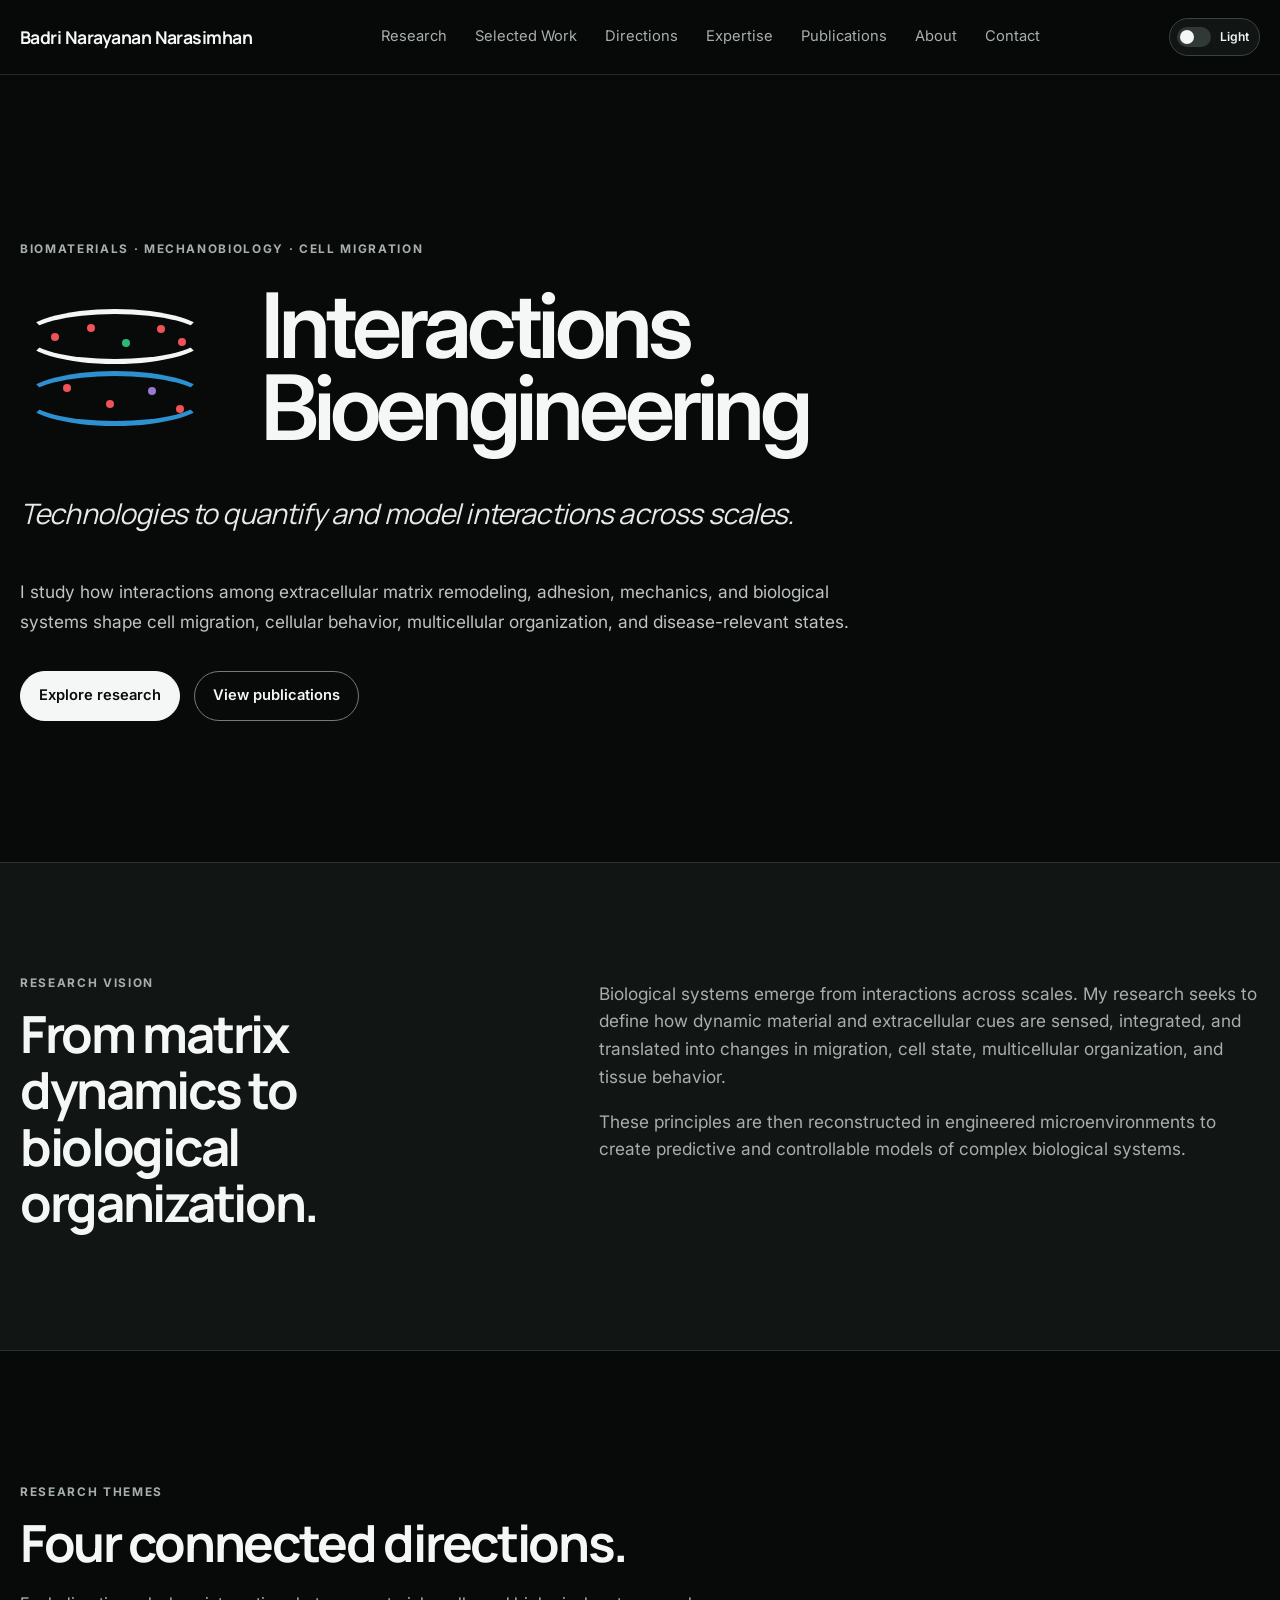
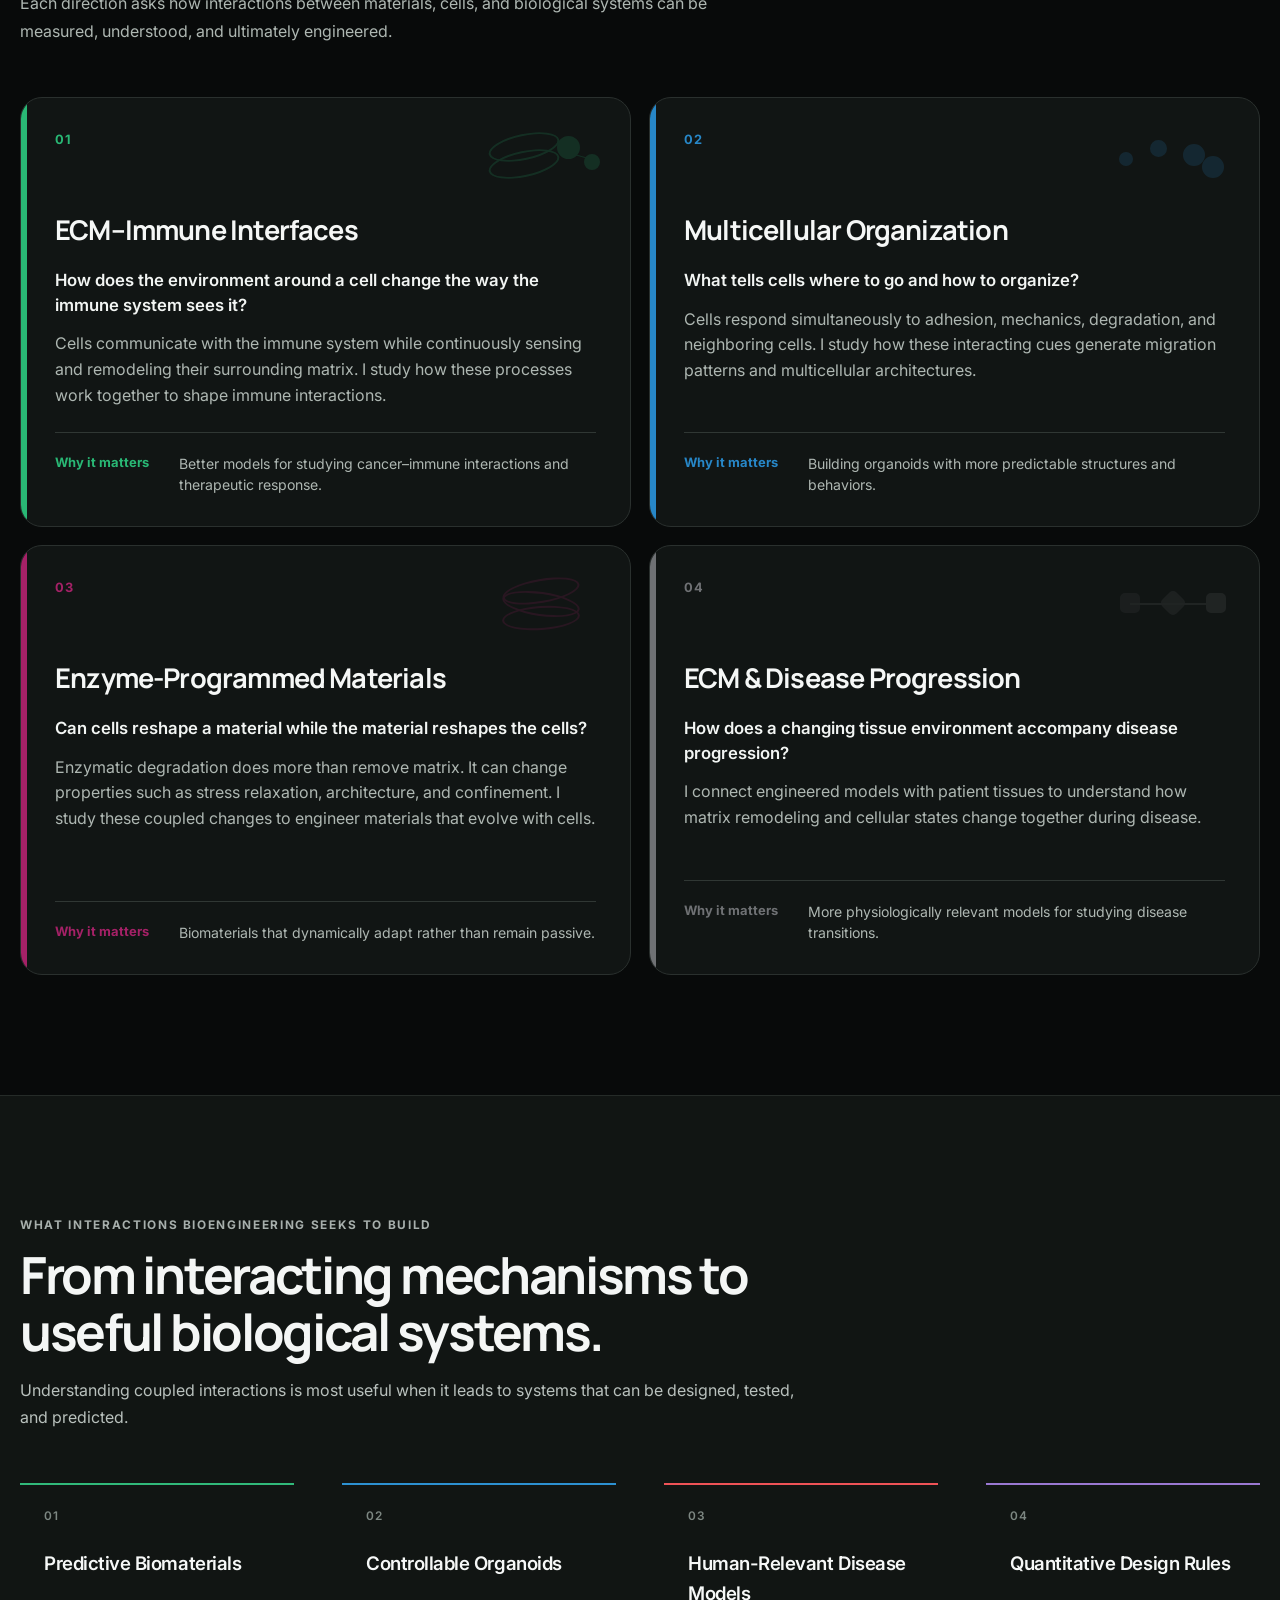
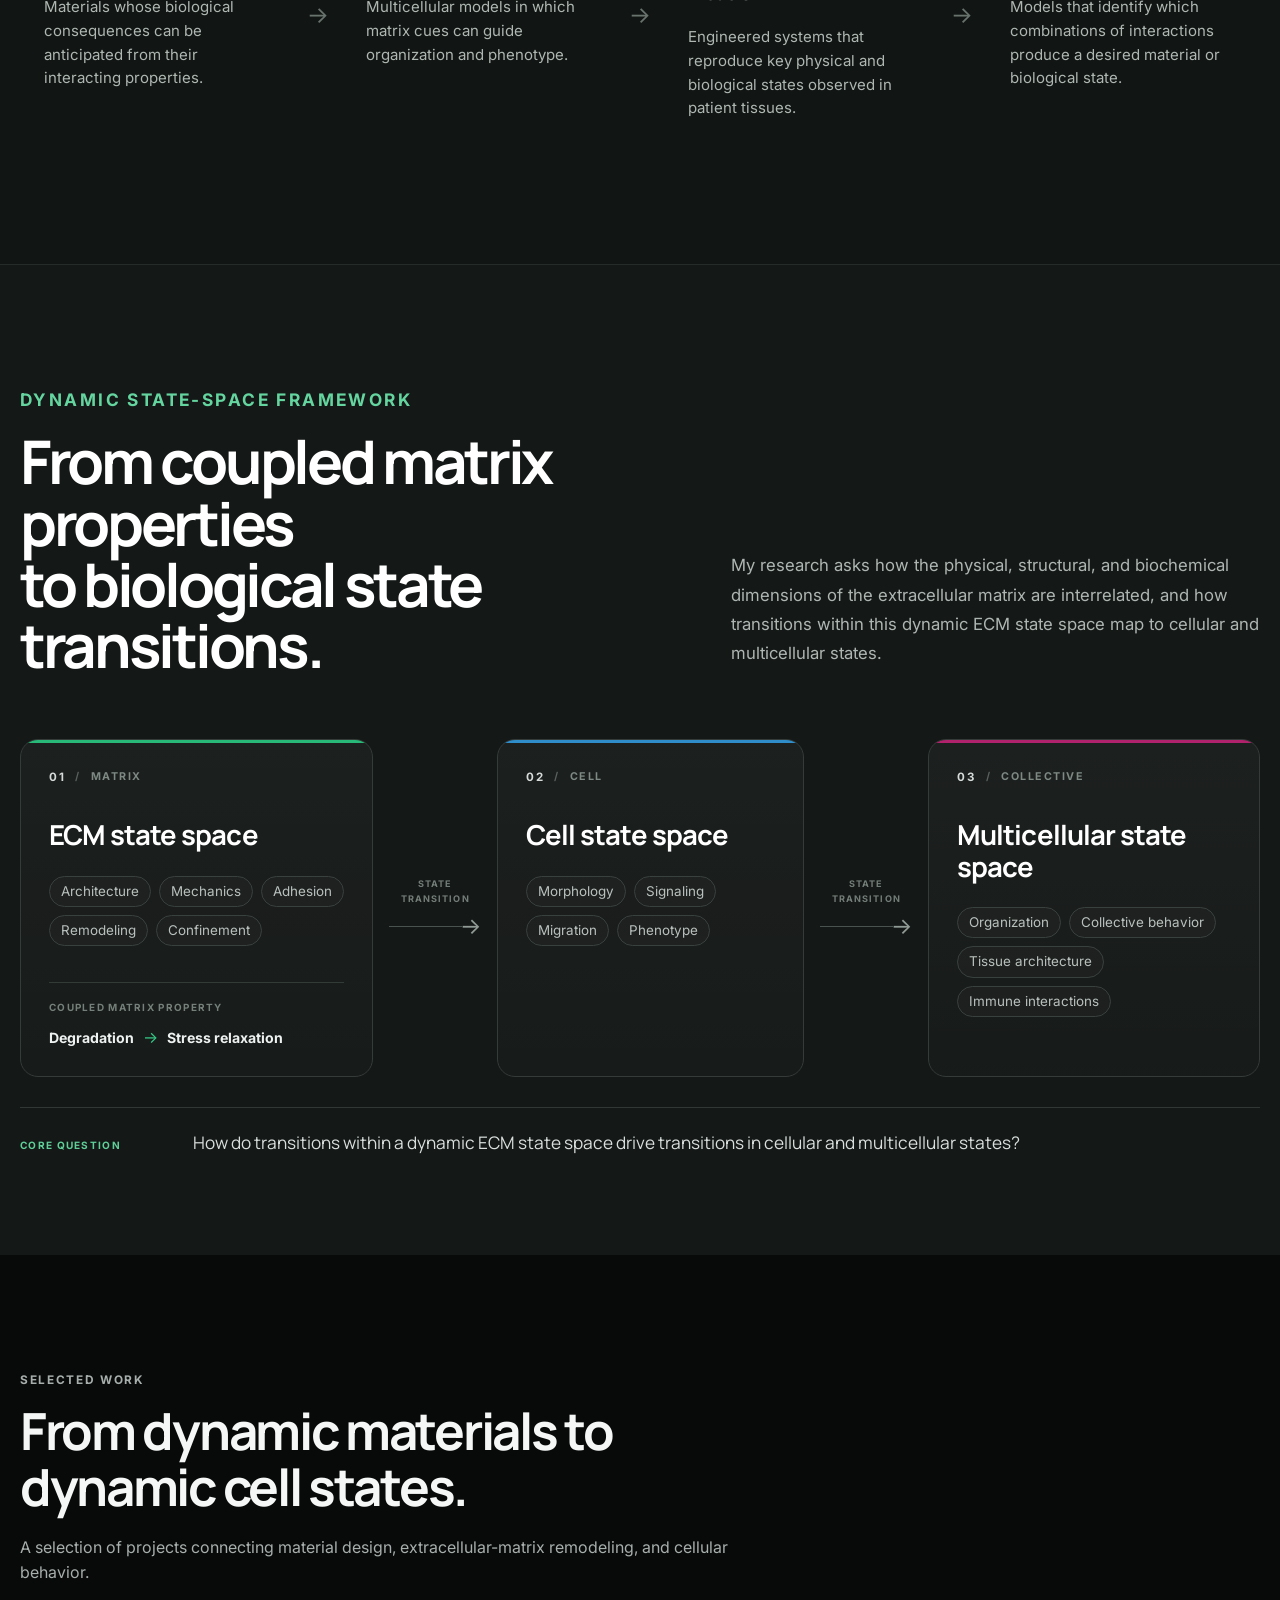
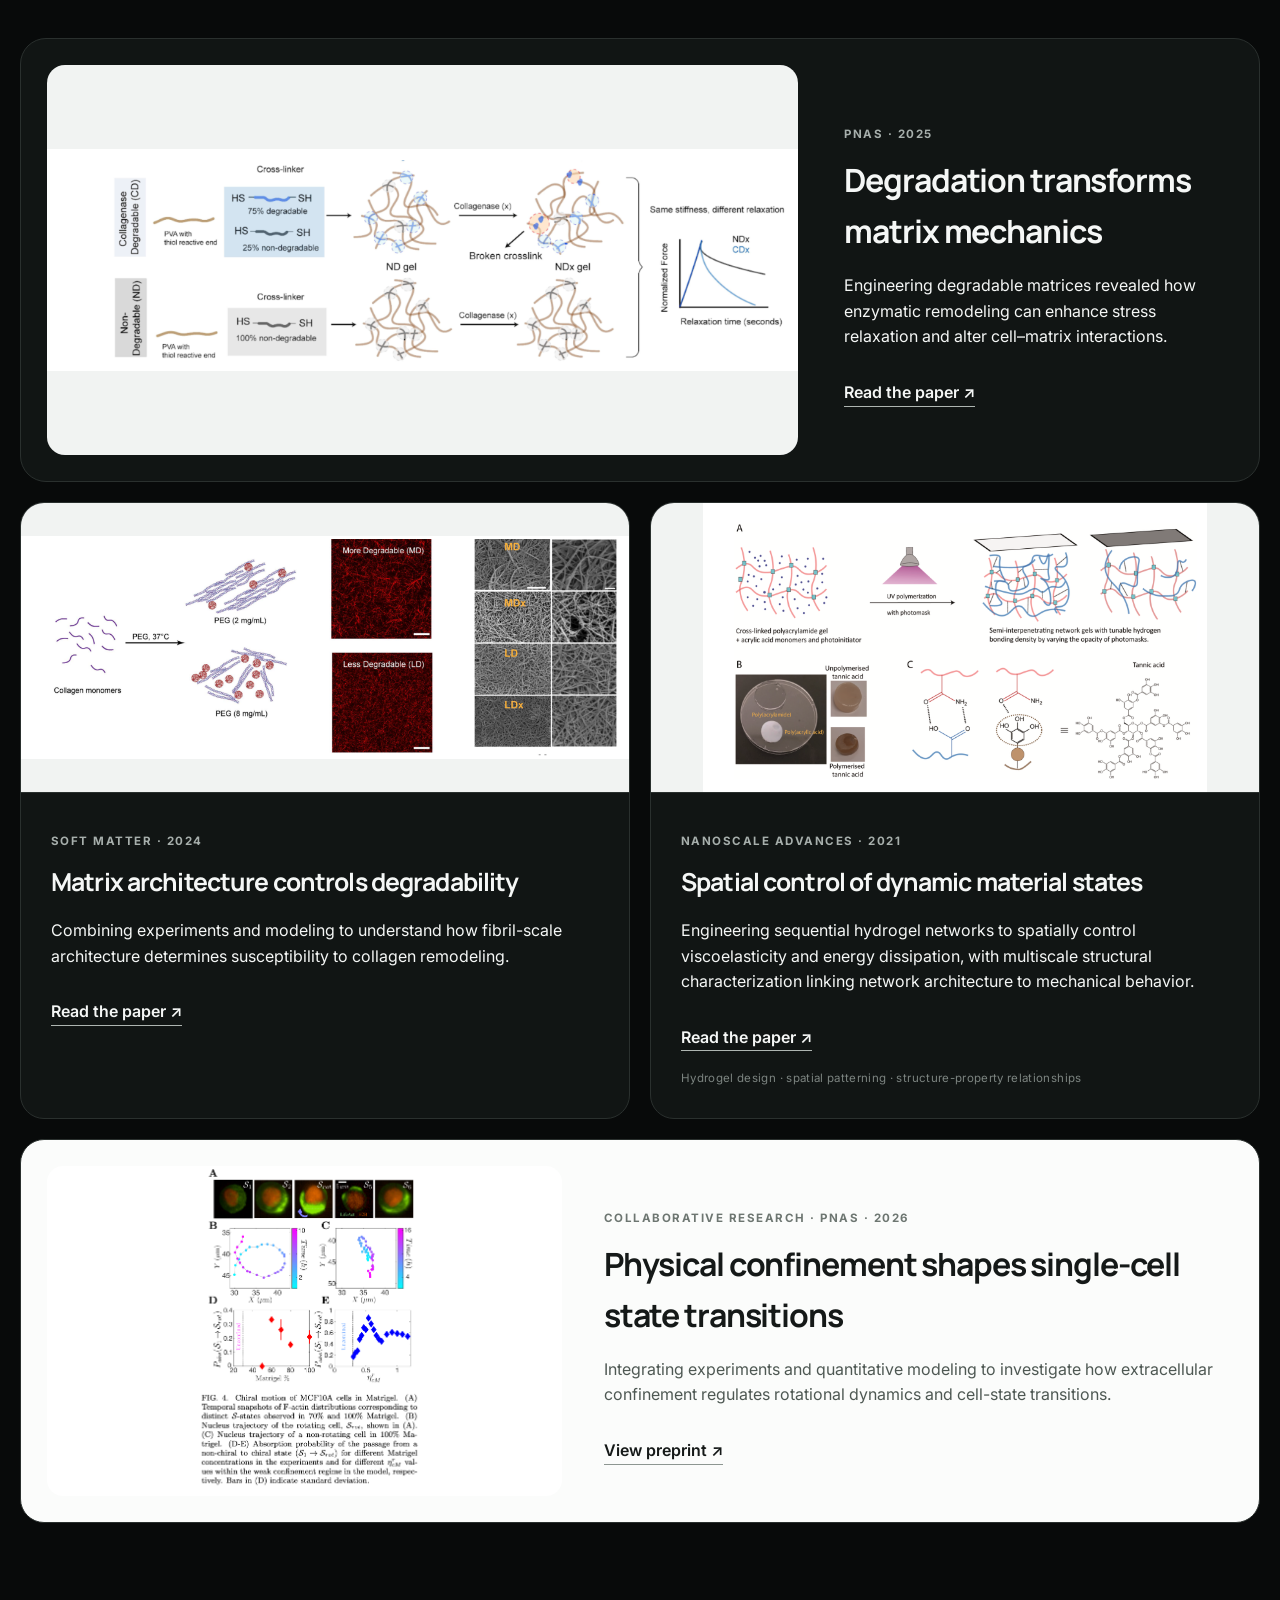
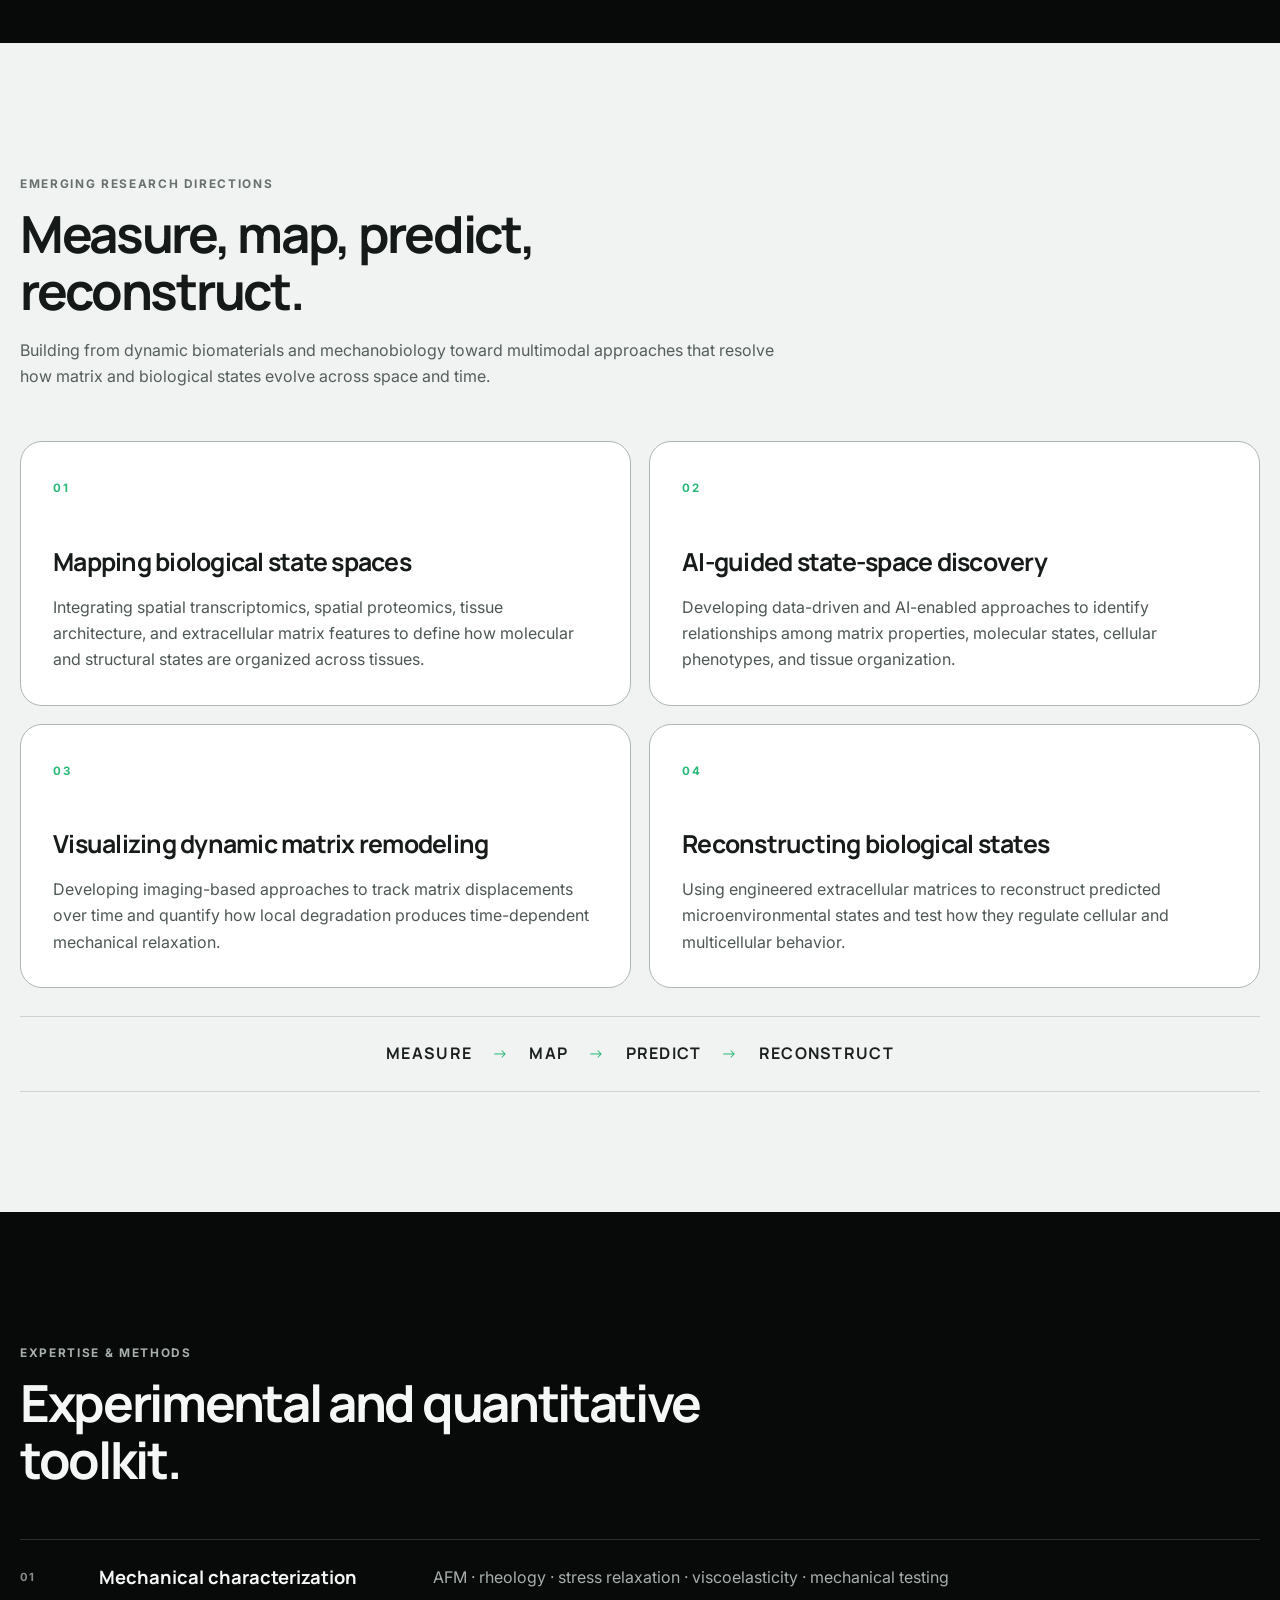
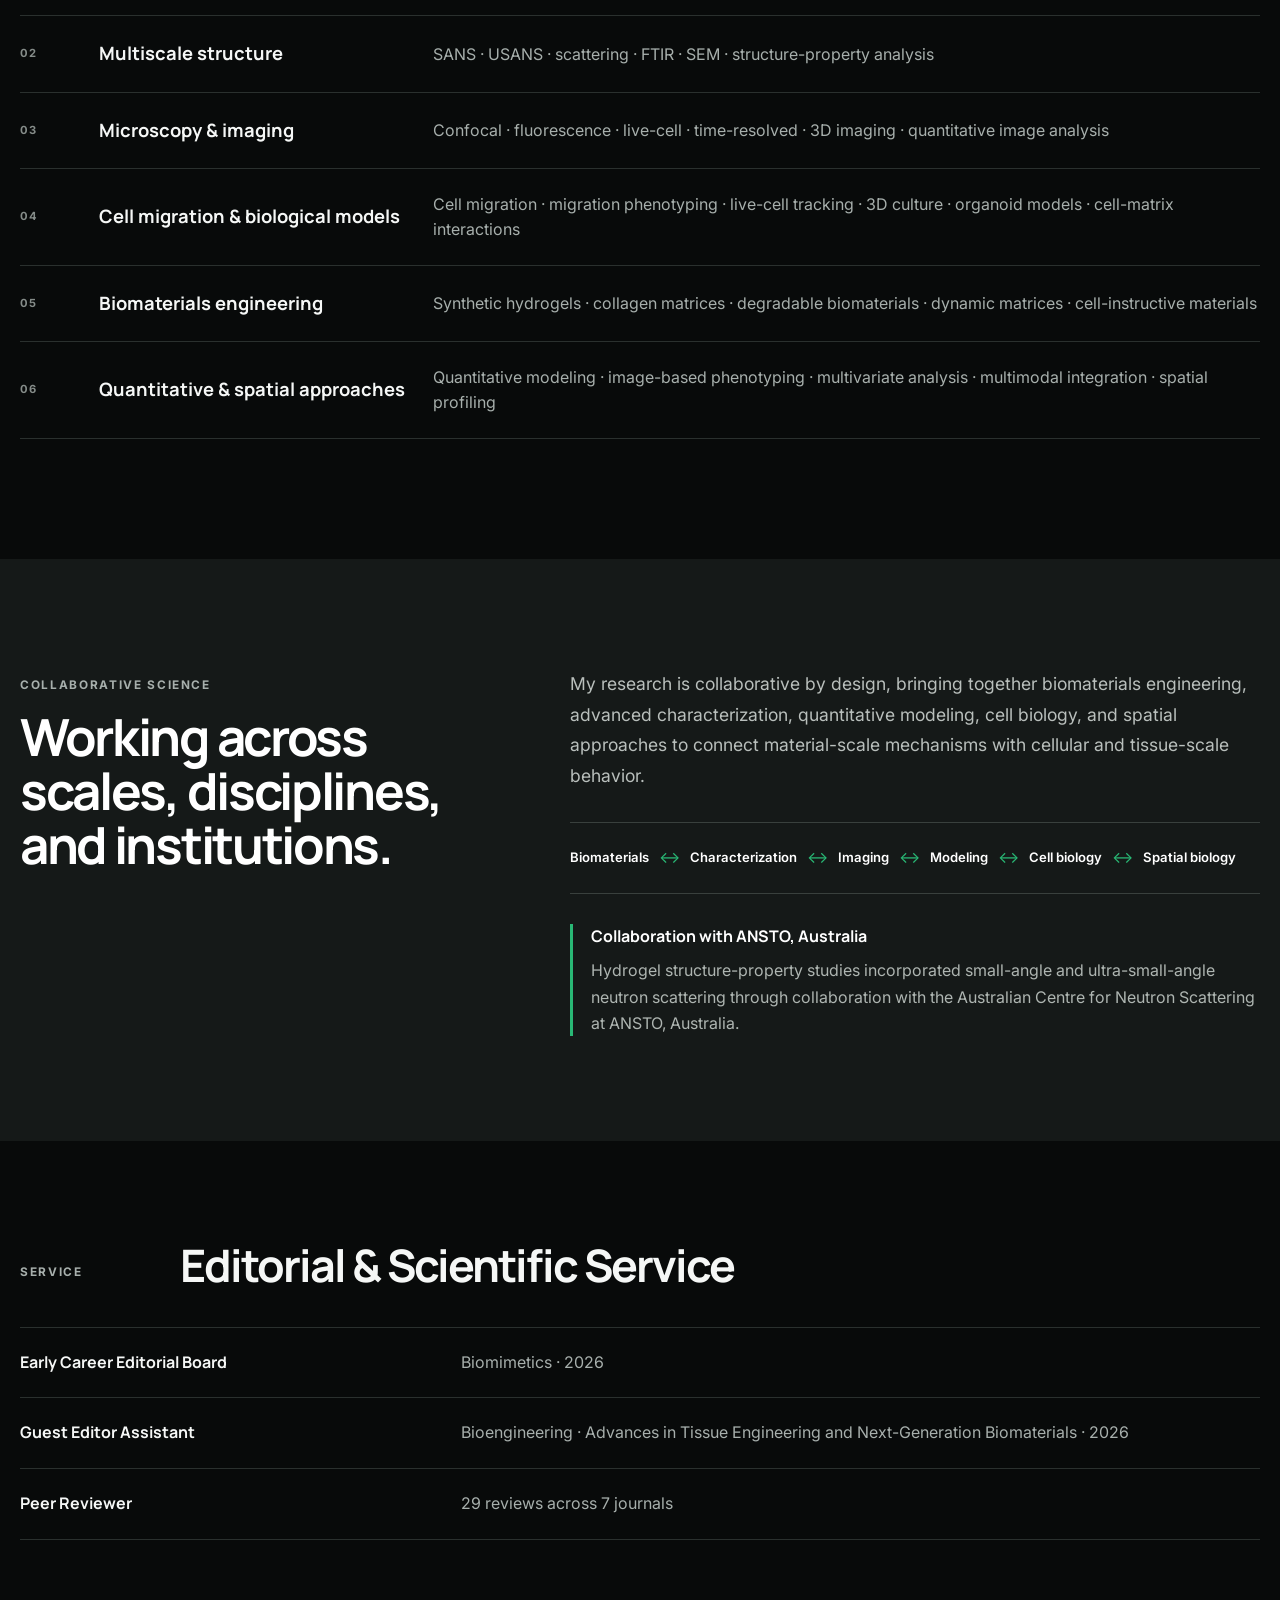
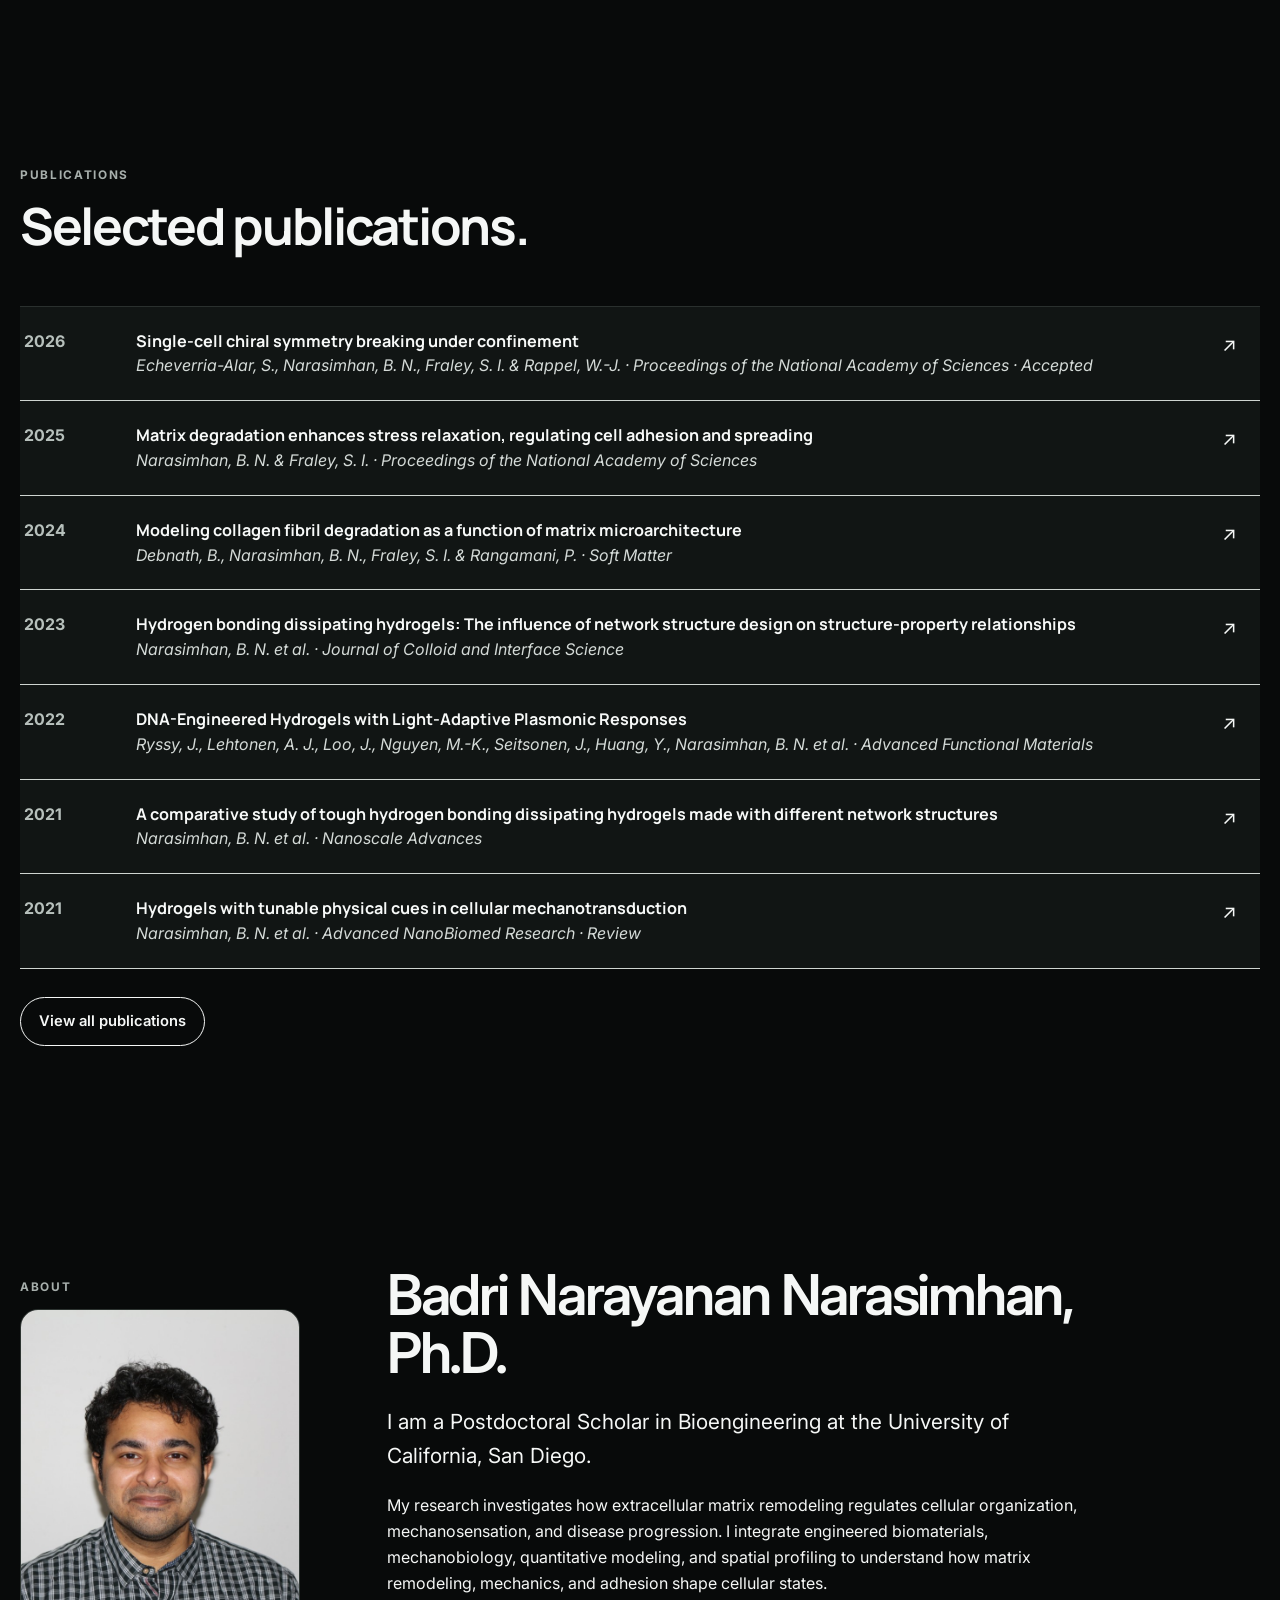
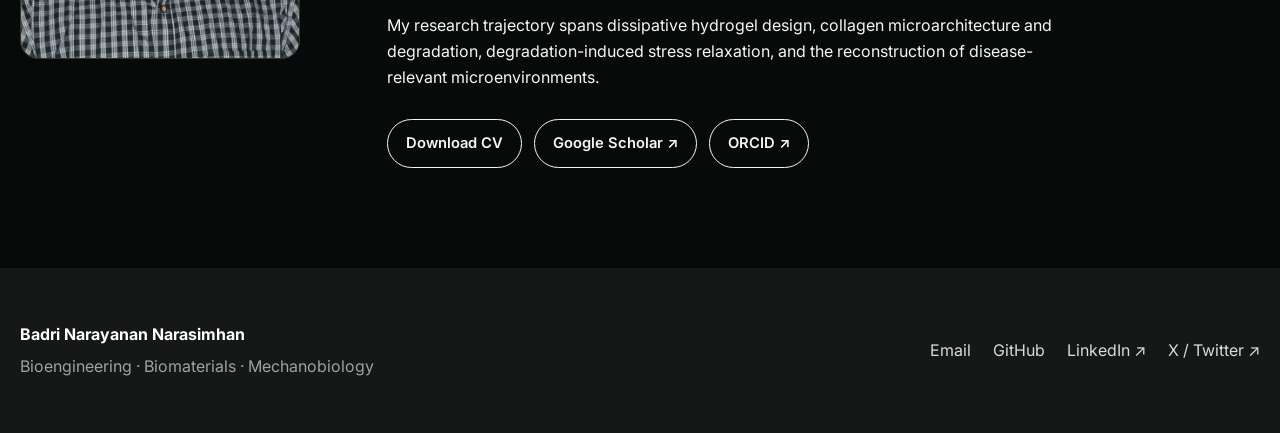
==== commit 8cf7ace9: "Add files via upload" ====
--- a/index.html
+++ b/index.html
@@ -50,10 +50,10 @@
         <b class="interaction-dot dot-h"></b>
         <b class="interaction-dot dot-i"></b>
       </span>
-      <h1><span>Interaction</span><span>Bioengineering</span></h1>
-        </div>
-
-        <p class="hero-subline hero-subline-v10">Quantifying and modeling interactions across scales.</p>
+      <h1><span>Interactions</span><span>Bioengineering</span></h1>
+        </div>
+
+        <p class="hero-subline hero-subline-v10">Technologies to quantify and model interactions across scales.</p>
         <p class="hero-text hero-text-v10">
           I study how interactions among extracellular matrix remodeling, adhesion, mechanics,
           and biological systems shape cell migration, cellular behavior, multicellular organization,
@@ -89,174 +89,46 @@
     </section>
 
     <section id="research" class="section container">
-      <div class="section-heading">
+      <div class="section-heading research-theme-heading">
         <p class="section-kicker">RESEARCH THEMES</p>
         <h2>Four connected directions.</h2>
+        <p>Each direction asks how interactions between materials, cells, and biological systems can be measured, understood, and ultimately engineered.</p>
       </div>
 
       <div class="theme-grid">
         <article class="theme-card theme-green">
           <div class="theme-number">01</div><div class="theme-glyph glyph-immune"><i></i><i></i><i></i></div>
           <h3>ECM–Immune Interfaces</h3>
-          <p>
-            How dynamic extracellular environments shape the molecular and physical
-            interface between cells and the immune system.
-          </p>
-          <div class="theme-tag">Matrix remodeling · immune interaction</div>
+          <p class="theme-question">How does the environment around a cell change the way the immune system sees it?</p>
+          <p class="theme-explanation">Cells communicate with the immune system while continuously sensing and remodeling their surrounding matrix. I study how these processes work together to shape immune interactions.</p>
+          <div class="theme-impact"><strong>Why it matters</strong><span>Better models for studying cancer–immune interactions and therapeutic response.</span></div>
         </article>
 
         <article class="theme-card theme-blue">
           <div class="theme-number">02</div><div class="theme-glyph glyph-org"><i></i><i></i><i></i><i></i></div>
           <h3>Multicellular Organization</h3>
-          <p>
-            How adhesion and matrix remodeling encode spatial and organizational behaviors
-            in multicellular systems.
-          </p>
-          <div class="theme-tag">Adhesion · degradation · organization</div>
+          <p class="theme-question">What tells cells where to go and how to organize?</p>
+          <p class="theme-explanation">Cells respond simultaneously to adhesion, mechanics, degradation, and neighboring cells. I study how these interacting cues generate migration patterns and multicellular architectures.</p>
+          <div class="theme-impact"><strong>Why it matters</strong><span>Building organoids with more predictable structures and behaviors.</span></div>
         </article>
 
         <article class="theme-card theme-magenta">
           <div class="theme-number">03</div><div class="theme-glyph glyph-material"><i></i><i></i><i></i></div>
           <h3>Enzyme-Programmed Materials</h3>
-          <p>
-            Understanding how enzyme-matrix interactions reshape structure, mechanics, and
-            confinement to predict and program spatially and temporally evolving material states.
-          </p>
-          <div class="theme-tag">Enzyme-matrix interactions · dynamic material states</div>
+          <p class="theme-question">Can cells reshape a material while the material reshapes the cells?</p>
+          <p class="theme-explanation">Enzymatic degradation does more than remove matrix. It can change properties such as stress relaxation, architecture, and confinement. I study these coupled changes to engineer materials that evolve with cells.</p>
+          <div class="theme-impact"><strong>Why it matters</strong><span>Biomaterials that dynamically adapt rather than remain passive.</span></div>
         </article>
 
         <article class="theme-card theme-graphite">
           <div class="theme-number">04</div><div class="theme-glyph glyph-state"><i></i><i></i><i></i></div>
           <h3>ECM &amp; Disease Progression</h3>
-          <p>
-            Connecting matrix remodeling with biological state transitions across engineered
-            models and patient tissues.
-          </p>
-          <div class="theme-tag">Patient tissues · spatial profiling · models</div>
+          <p class="theme-question">How does a changing tissue environment accompany disease progression?</p>
+          <p class="theme-explanation">I connect engineered models with patient tissues to understand how matrix remodeling and cellular states change together during disease.</p>
+          <div class="theme-impact"><strong>Why it matters</strong><span>More physiologically relevant models for studying disease transitions.</span></div>
         </article>
       </div>
     </section>
-
-    <section class="state-space-band state-space-v51">
-  <div class="container">
-    <div class="state-title-row">
-      <div>
-        <p class="section-kicker">DYNAMIC STATE-SPACE FRAMEWORK</p>
-        <h2>From coupled matrix properties<br>to biological state transitions.</h2>
-      </div>
-      <p class="state-intro">My research asks how the physical, structural, and biochemical dimensions of the extracellular matrix are interrelated, and how transitions within this dynamic ECM state space map to cellular and multicellular states.</p>
-    </div>
-
-    <div class="state-canvas">
-      <div class="state-panel panel-ecm">
-        <div class="panel-topline">
-          <span class="state-index">01</span>
-          <span class="state-domain">MATRIX</span>
-        </div>
-        <h3>ECM state space</h3>
-        <div class="state-tags">
-          <span>Architecture</span>
-          <span>Mechanics</span>
-          <span>Adhesion</span>
-          <span>Remodeling</span>
-          <span>Confinement</span>
-        </div>
-        <div class="coupling-box">
-          <small>COUPLED MATRIX PROPERTY</small>
-          <div><strong>Degradation</strong><i>→</i><strong>Stress relaxation</strong></div>
-        </div>
-      </div>
-
-      <div class="flow-bridge" aria-hidden="true">
-        <span>STATE TRANSITION</span>
-        <div class="bridge-line"><b></b><i>→</i></div>
-      </div>
-
-      <div class="state-panel panel-cell">
-        <div class="panel-topline">
-          <span class="state-index">02</span>
-          <span class="state-domain">CELL</span>
-        </div>
-        <h3>Cell state space</h3>
-        <div class="state-tags">
-          <span>Morphology</span>
-          <span>Signaling</span>
-          <span>Migration</span>
-          <span>Phenotype</span>
-        </div>
-      </div>
-
-      <div class="flow-bridge" aria-hidden="true">
-        <span>STATE TRANSITION</span>
-        <div class="bridge-line"><b></b><i>→</i></div>
-      </div>
-
-      <div class="state-panel panel-multi">
-        <div class="panel-topline">
-          <span class="state-index">03</span>
-          <span class="state-domain">COLLECTIVE</span>
-        </div>
-        <h3>Multicellular state space</h3>
-        <div class="state-tags">
-          <span>Organization</span>
-          <span>Collective behavior</span>
-          <span>Tissue architecture</span>
-          <span>Immune interactions</span>
-        </div>
-      </div>
-    </div>
-
-    <div class="state-bottomline">
-      <span>CORE QUESTION</span>
-      <p>How do transitions within a dynamic ECM state space drive transitions in cellular and multicellular states?</p>
-    </div>
-  </div>
-</section>
-
-    
-<section class="plain-research-section" id="research-themes">
-  <div class="container">
-    <div class="section-heading plain-research-heading">
-      <p class="section-kicker">RESEARCH THEMES</p>
-      <h2>Understanding interactions to build better biological systems.</h2>
-      <p>Biological behavior emerges from interactions between cells, materials, molecules, and their environment. My research investigates how these interactions are coupled across scales, and how understanding them can help us build more predictive materials, organoids, and models of disease.</p>
-    </div>
-
-    <div class="plain-theme-grid">
-      <article class="plain-theme-card">
-        <span class="plain-theme-number">01</span>
-        <h3>ECM–Immune Interfaces</h3>
-        <p class="plain-theme-question">How does the environment around a cell change the way the immune system sees it?</p>
-        <p>Cells communicate with the immune system while continuously sensing and remodeling their surrounding matrix. I study how these processes work together to shape immune interactions.</p>
-        <div class="plain-theme-impact"><strong>Why it matters</strong><span>Better models for studying cancer–immune interactions and therapeutic response.</span></div>
-      </article>
-
-      <article class="plain-theme-card">
-        <span class="plain-theme-number">02</span>
-        <h3>Multicellular Organization</h3>
-        <p class="plain-theme-question">What tells cells where to go and how to organize?</p>
-        <p>Cells respond simultaneously to adhesion, mechanics, degradation, and neighboring cells. I study how these interacting cues generate migration patterns and multicellular architectures.</p>
-        <div class="plain-theme-impact"><strong>Why it matters</strong><span>Building organoids with more predictable structures and behaviors.</span></div>
-      </article>
-
-      <article class="plain-theme-card">
-        <span class="plain-theme-number">03</span>
-        <h3>Enzyme-Programmed Materials</h3>
-        <p class="plain-theme-question">Can cells reshape a material while the material reshapes the cells?</p>
-        <p>Enzymatic degradation does more than remove matrix. It can change properties such as stress relaxation, architecture, and confinement. I study these coupled changes to engineer materials that evolve with cells.</p>
-        <div class="plain-theme-impact"><strong>Why it matters</strong><span>Biomaterials that dynamically adapt rather than remain passive.</span></div>
-      </article>
-
-      <article class="plain-theme-card">
-        <span class="plain-theme-number">04</span>
-        <h3>ECM &amp; Disease Progression</h3>
-        <p class="plain-theme-question">How does a changing tissue environment accompany disease progression?</p>
-        <p>I connect engineered models with patient tissues to understand how matrix remodeling and cellular states change together during disease.</p>
-        <div class="plain-theme-impact"><strong>Why it matters</strong><span>More physiologically relevant models for studying disease transitions.</span></div>
-      </article>
-    </div>
-  </div>
-</section>
 
 <section class="build-section" id="what-we-build">
   <div class="container">
@@ -294,6 +166,86 @@
   </div>
 </section>
 
+
+
+    <section class="state-space-band state-space-v51">
+  <div class="container">
+    <div class="state-title-row">
+      <div>
+        <p class="section-kicker">DYNAMIC STATE-SPACE FRAMEWORK</p>
+        <h2>From coupled matrix properties<br>to biological state transitions.</h2>
+      </div>
+      <p class="state-intro">My research asks how the physical, structural, and biochemical dimensions of the extracellular matrix are interrelated, and how transitions within this dynamic ECM state space map to cellular and multicellular states.</p>
+    </div>
+
+    <div class="state-canvas">
+      <div class="state-panel panel-ecm">
+        <div class="panel-topline">
+          <span class="state-index">01</span>
+          <span class="state-domain">MATRIX</span>
+        </div>
+        <h3>ECM state space</h3>
+        <div class="state-tags">
+          <span>Architecture</span>
+          <span>Mechanics</span>
+          <span>Adhesion</span>
+          <span>Remodeling</span>
+          <span>Confinement</span>
+        </div>
+        <div class="coupling-box">
+          <small>COUPLED MATRIX PROPERTY</small>
+          <div><strong>Degradation</strong><i>→</i><strong>Stress relaxation</strong></div>
+        </div>
+      </div>
+
+      <div class="flow-bridge" aria-hidden="true">
+        <span>STATE TRANSITION</span>
+        <div class="bridge-line"><b></b><i>→</i></div>
+      </div>
+
+      <div class="state-panel panel-cell">
+        <div class="panel-topline">
+          <span class="state-index">02</span>
+          <span class="state-domain">CELL</span>
+        </div>
+        <h3>Cell state space</h3>
+        <div class="state-tags">
+          <span>Morphology</span>
+          <span>Signaling</span>
+          <span>Migration</span>
+          <span>Phenotype</span>
+        </div>
+      </div>
+
+      <div class="flow-bridge" aria-hidden="true">
+        <span>STATE TRANSITION</span>
+        <div class="bridge-line"><b></b><i>→</i></div>
+      </div>
+
+      <div class="state-panel panel-multi">
+        <div class="panel-topline">
+          <span class="state-index">03</span>
+          <span class="state-domain">COLLECTIVE</span>
+        </div>
+        <h3>Multicellular state space</h3>
+        <div class="state-tags">
+          <span>Organization</span>
+          <span>Collective behavior</span>
+          <span>Tissue architecture</span>
+          <span>Immune interactions</span>
+        </div>
+      </div>
+    </div>
+
+    <div class="state-bottomline">
+      <span>CORE QUESTION</span>
+      <p>How do transitions within a dynamic ECM state space drive transitions in cellular and multicellular states?</p>
+    </div>
+  </div>
+</section>
+
+
+
 <section id="work" class="section container selected-work">
       <div class="section-heading">
         <p class="section-kicker">SELECTED WORK</p>
--- a/style.css
+++ b/style.css
@@ -2575,3 +2575,139 @@
     gap: 7px;
   }
 }
+
+
+/* ===== Version 21: consolidated research themes ===== */
+
+/* Preserve the user's compact italic hero tagline. */
+.hero-subline-v10 {
+  font-size: 1.7rem;
+  font-style: italic;
+  font-weight: 400;
+}
+
+/* Four connected directions now carries the general-audience explanation. */
+.research-theme-heading {
+  max-width: 820px;
+}
+
+.research-theme-heading > p:last-child {
+  max-width: 760px;
+  line-height: 1.7;
+}
+
+.theme-grid {
+  align-items: stretch;
+}
+
+.theme-card {
+  min-height: 430px;
+  padding: 32px 34px 30px;
+  display: flex;
+  flex-direction: column;
+}
+
+.theme-card h3 {
+  margin: 58px 0 16px;
+}
+
+.theme-card .theme-question {
+  margin: 0 0 14px;
+  max-width: 570px;
+  color: var(--ink);
+  font-size: 1.05rem;
+  line-height: 1.48;
+  font-weight: 600;
+}
+
+.theme-card .theme-explanation {
+  margin: 0;
+  max-width: 570px;
+  color: var(--muted);
+  line-height: 1.62;
+}
+
+.theme-card .theme-impact {
+  display: grid;
+  grid-template-columns: 108px 1fr;
+  gap: 16px;
+  margin-top: auto;
+  padding-top: 20px;
+  border-top: 1px solid var(--line);
+}
+
+.theme-card .theme-impact strong {
+  color: var(--accent);
+  font-size: .81rem;
+  line-height: 1.45;
+}
+
+.theme-card .theme-impact span {
+  color: var(--muted);
+  font-size: .88rem;
+  line-height: 1.52;
+}
+
+/* Keep the outcomes section visually distinct but directly connected to themes. */
+.build-section {
+  margin-top: 0;
+}
+
+/* Dark mode contrast for the expanded cards. */
+body:not(.light-theme) .theme-card .theme-question {
+  color: #f2f5f3 !important;
+}
+
+body:not(.light-theme) .theme-card .theme-explanation,
+body:not(.light-theme) .theme-card .theme-impact span,
+body:not(.light-theme) .research-theme-heading > p:last-child {
+  color: #aeb7b2 !important;
+}
+
+body:not(.light-theme) .theme-card .theme-impact {
+  border-color: #303734 !important;
+}
+
+/* Light mode contrast. */
+body.light-theme .theme-card .theme-question {
+  color: #171b19 !important;
+}
+
+body.light-theme .theme-card .theme-explanation,
+body.light-theme .theme-card .theme-impact span,
+body.light-theme .research-theme-heading > p:last-child {
+  color: #5e6763 !important;
+}
+
+body.light-theme .theme-card .theme-impact {
+  border-color: #dce2df !important;
+}
+
+@media (max-width: 900px) {
+  .theme-card {
+    min-height: 0;
+  }
+
+  .theme-card .theme-impact {
+    margin-top: 28px;
+  }
+}
+
+@media (max-width: 600px) {
+  .hero-subline-v10 {
+    font-size: 1.35rem;
+  }
+
+  .theme-card {
+    padding: 27px 24px;
+  }
+
+  .theme-card h3 {
+    margin-top: 50px;
+  }
+
+  .theme-card .theme-impact {
+    grid-template-columns: 1fr;
+    gap: 7px;
+  }
+}
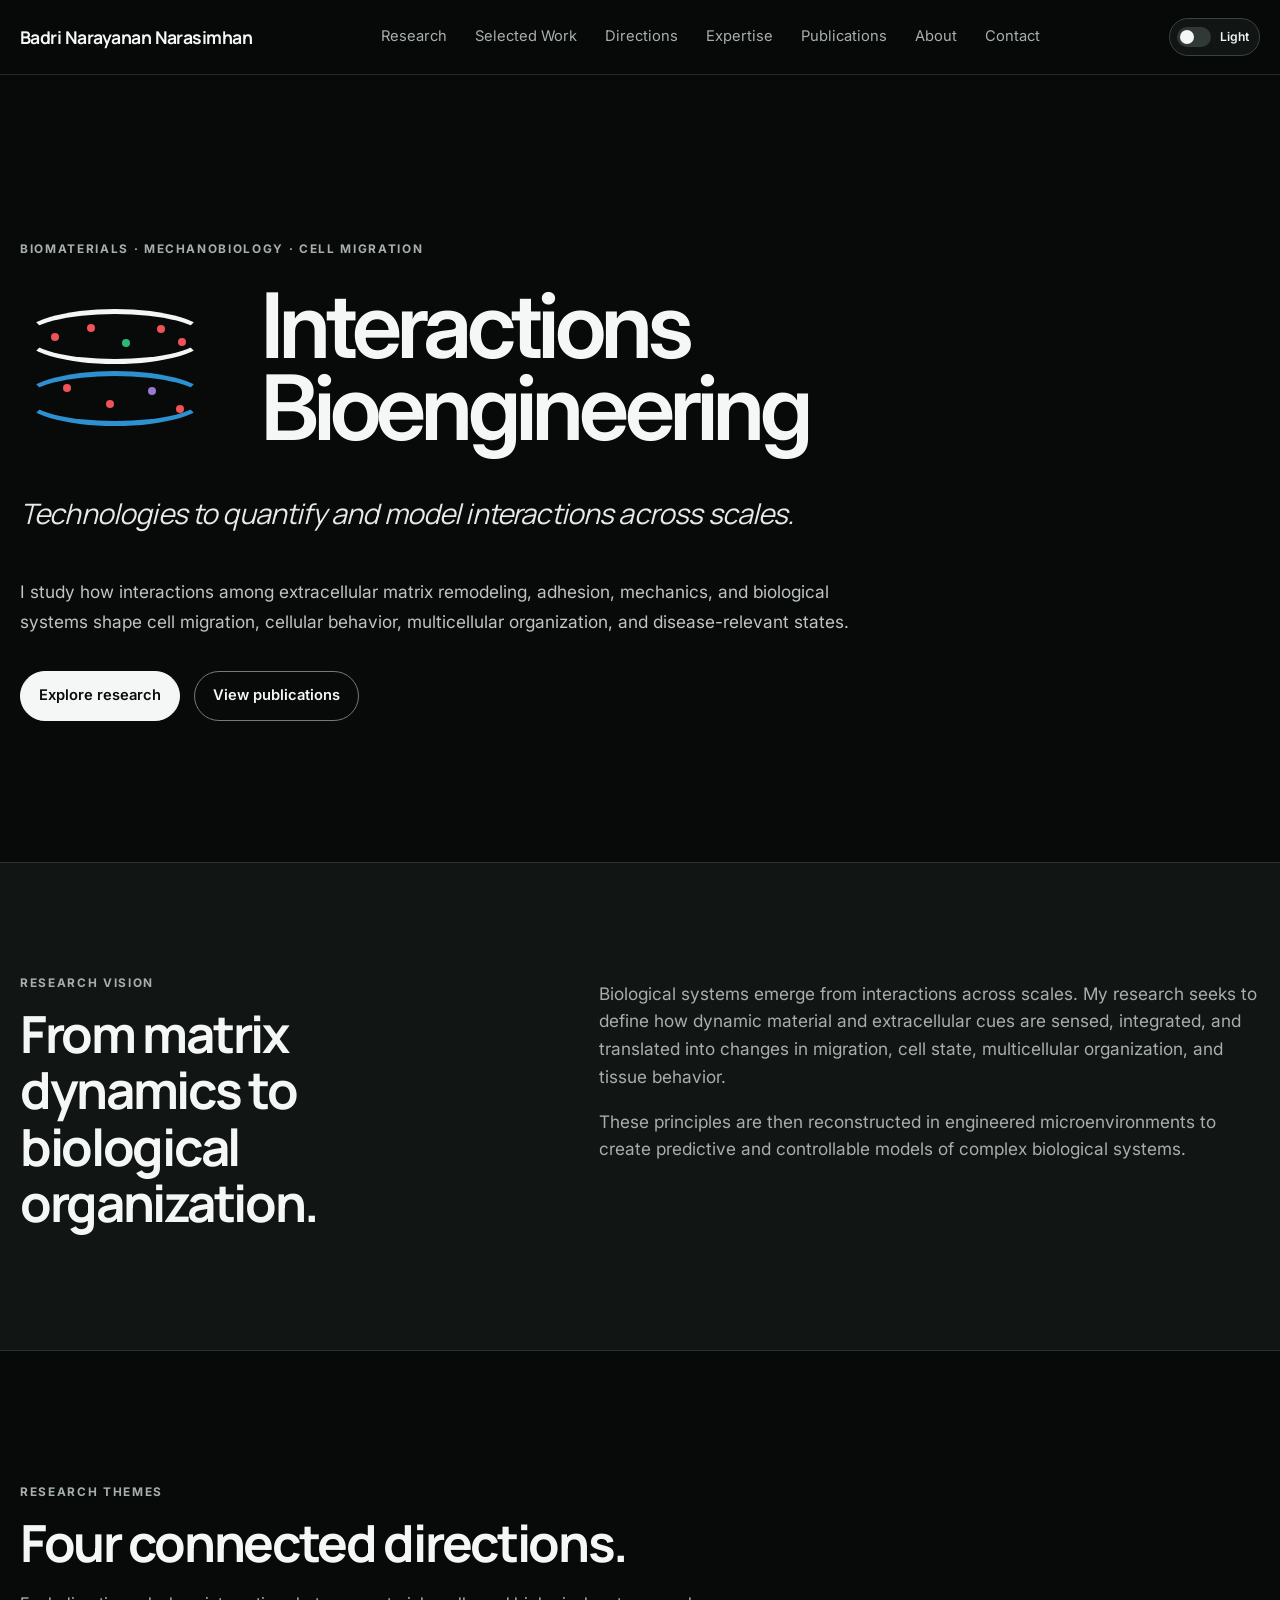
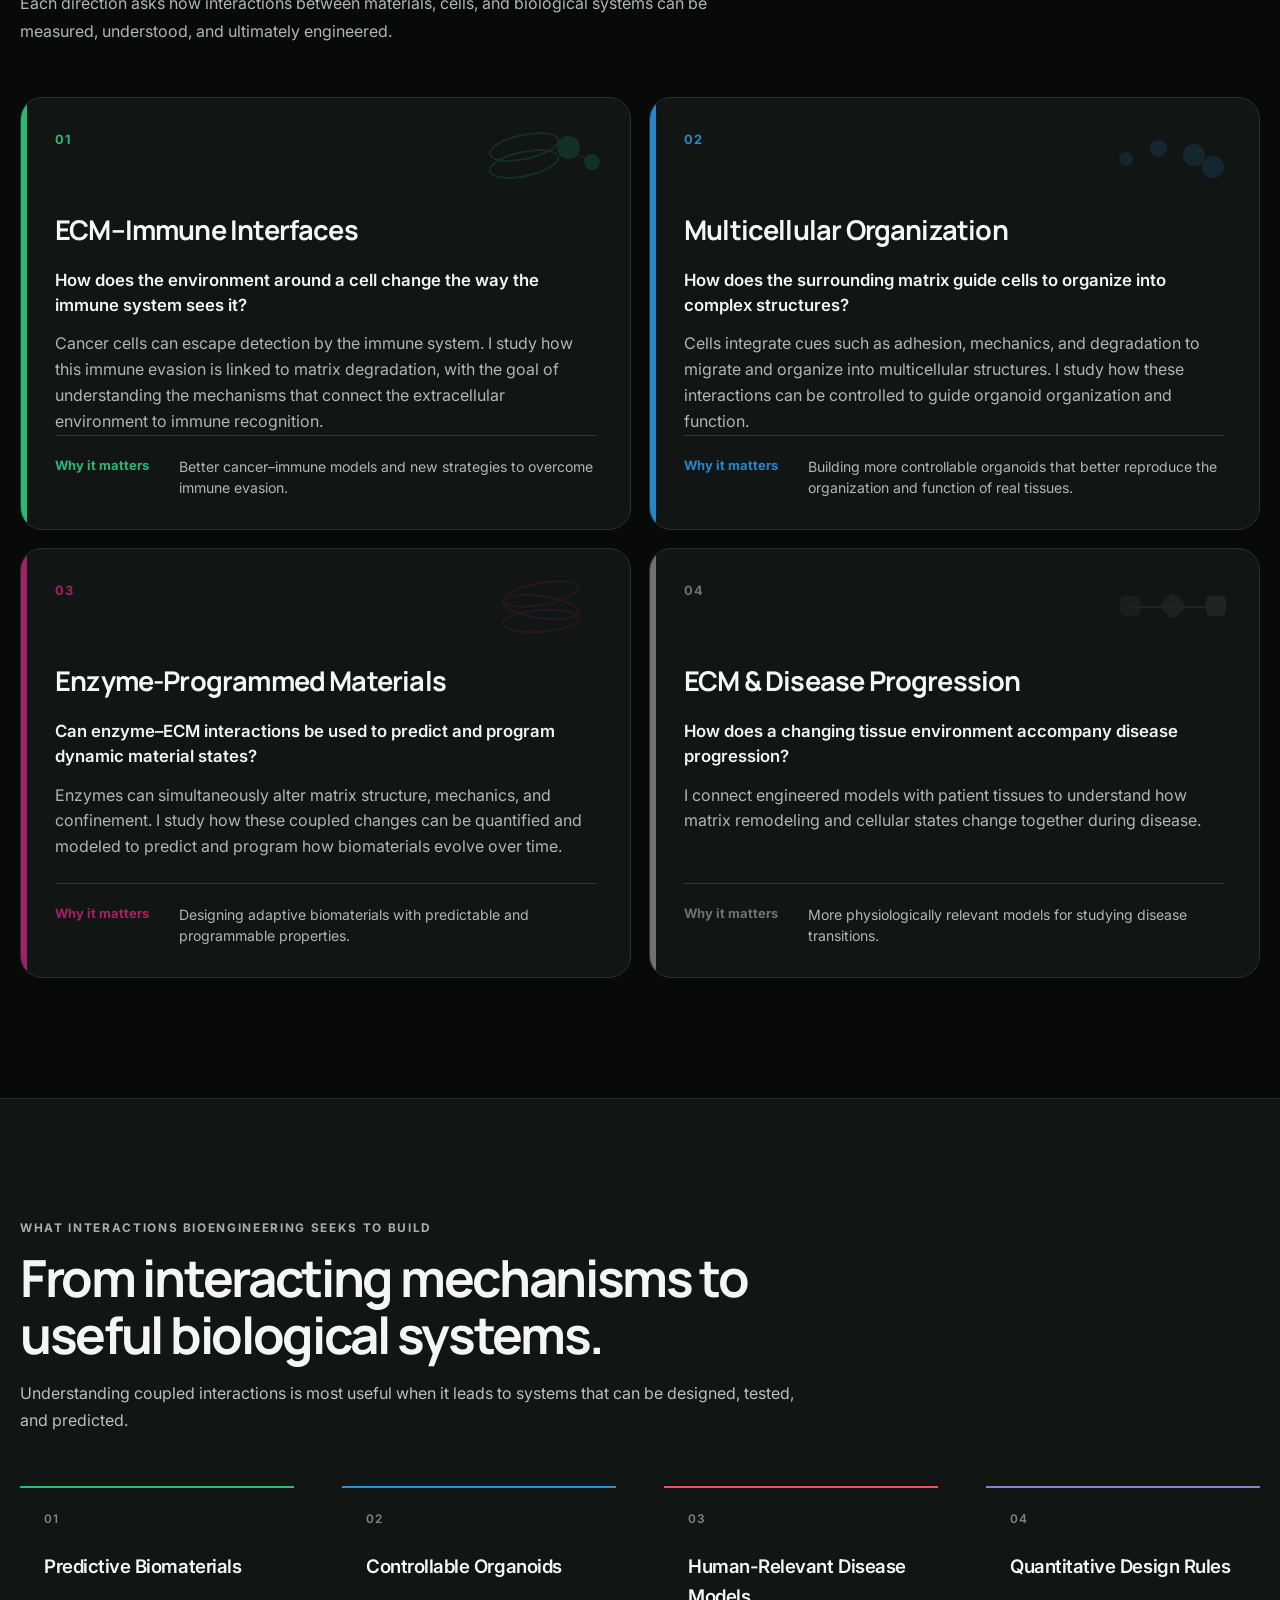
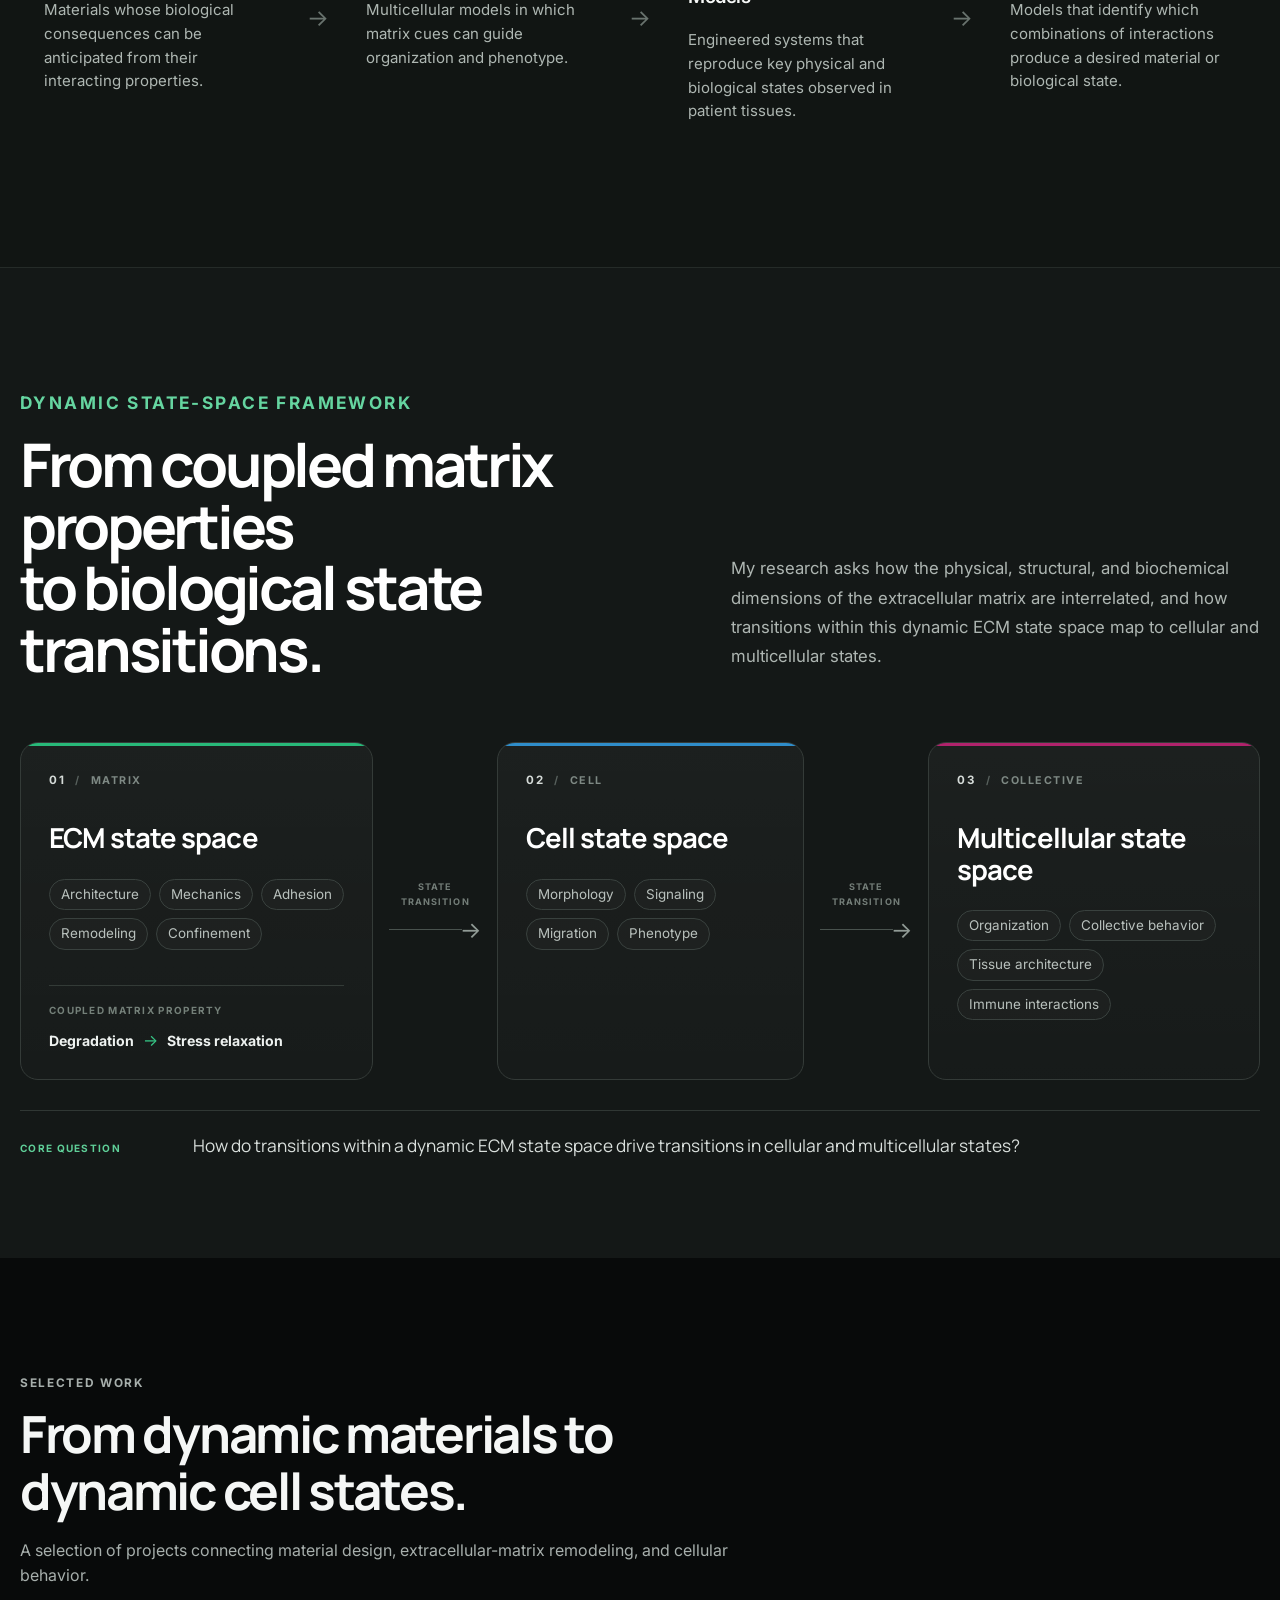
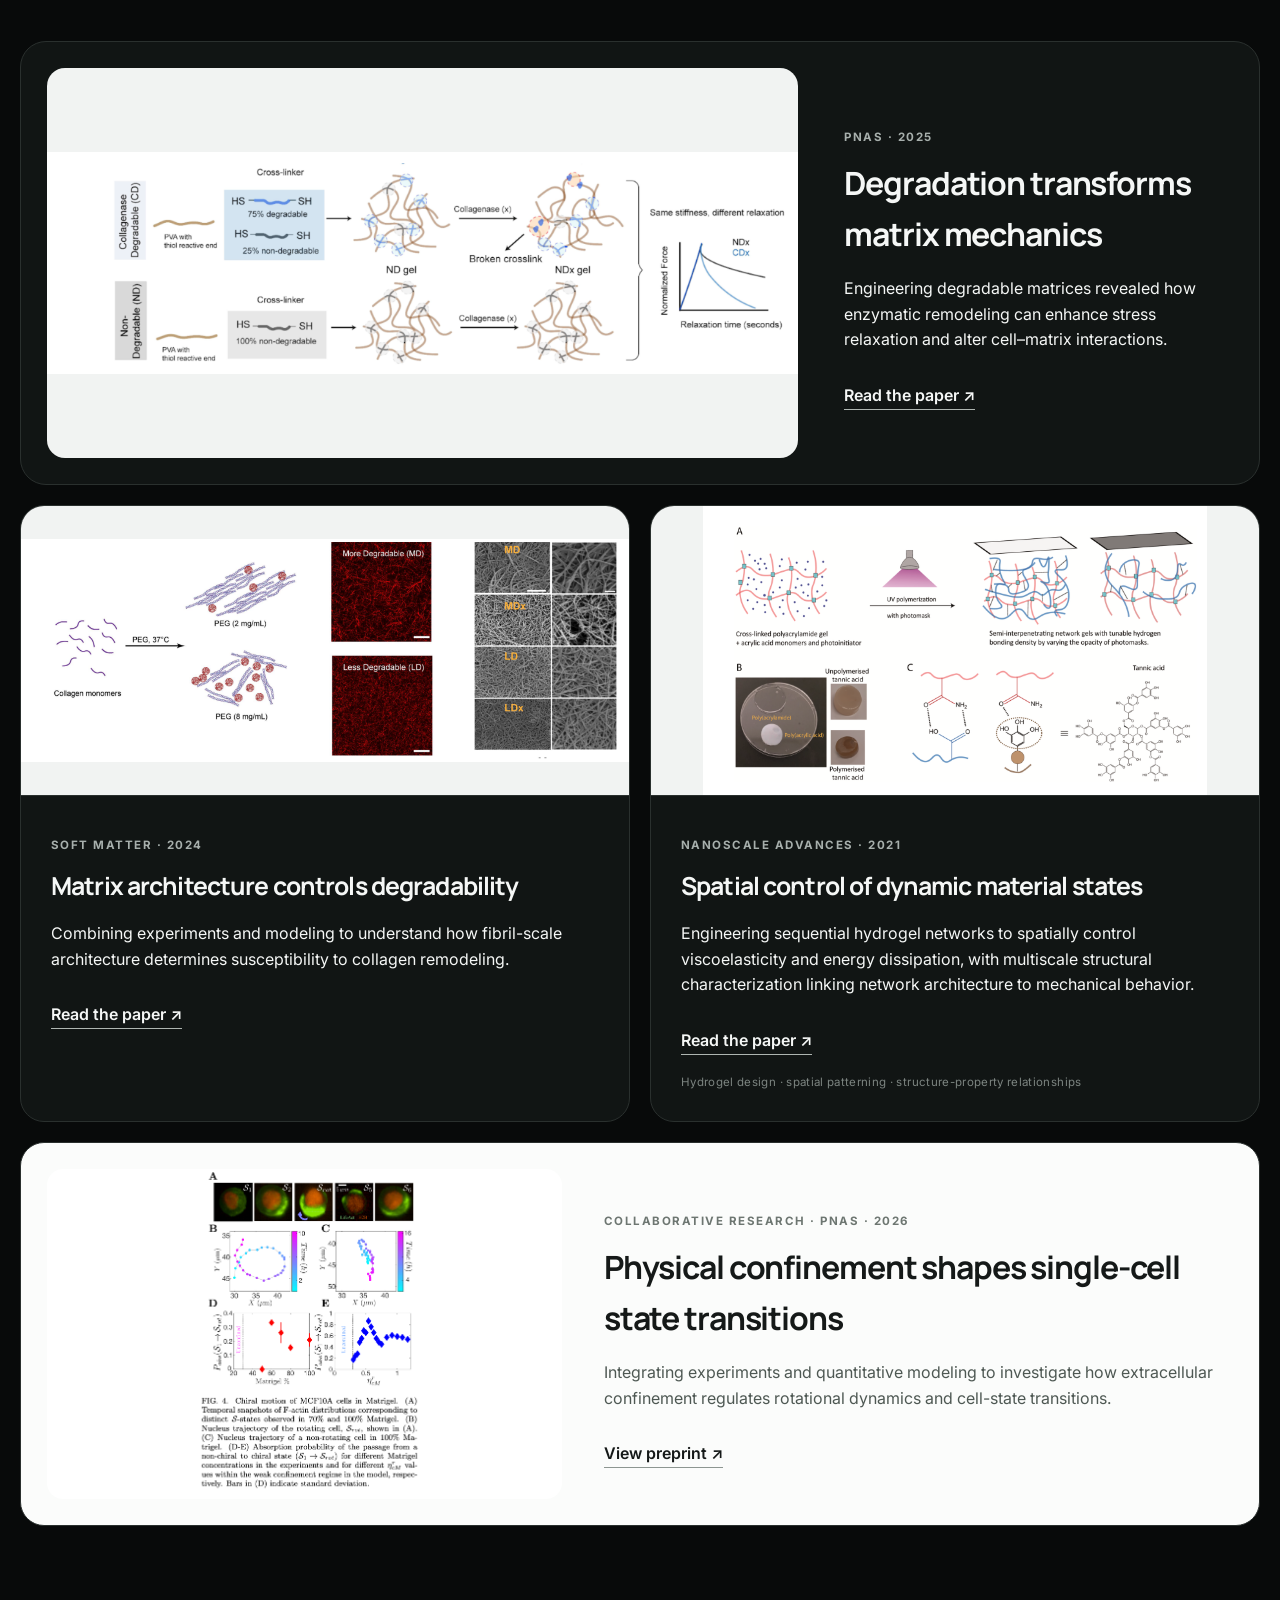
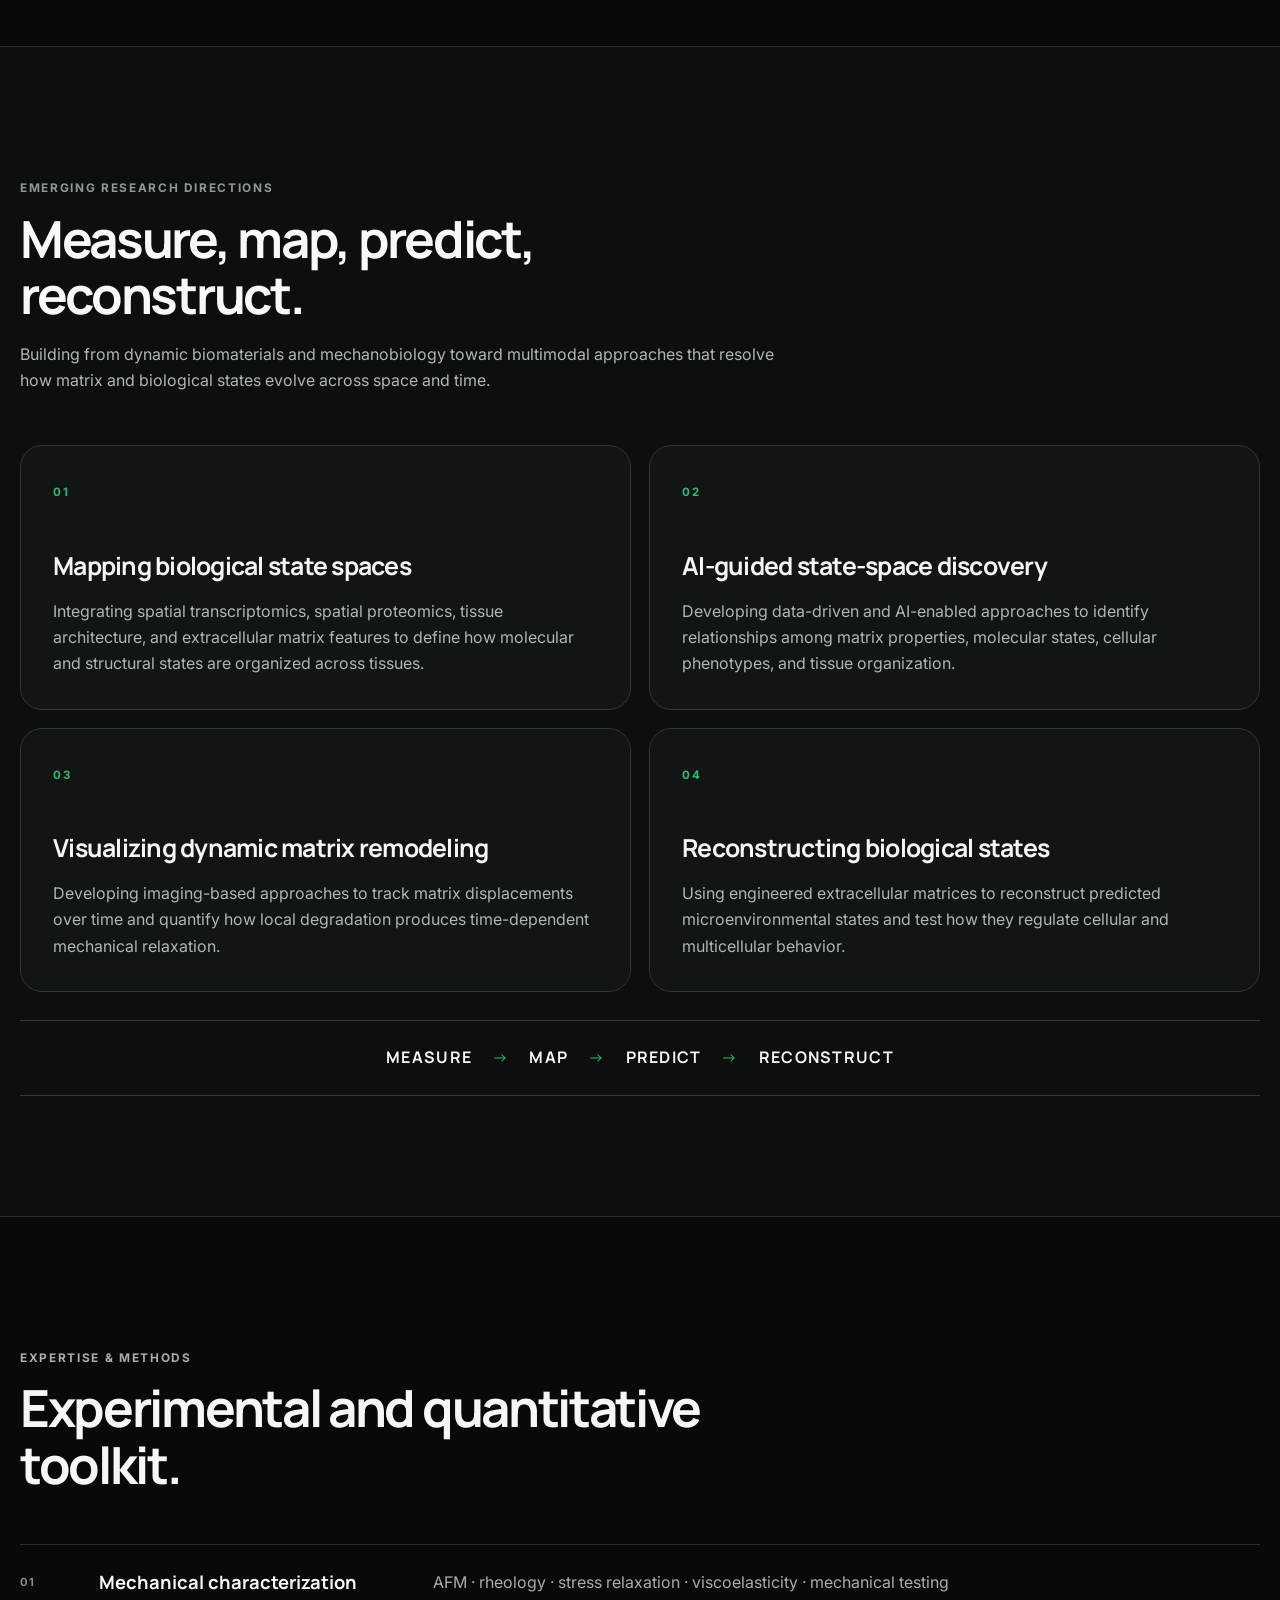
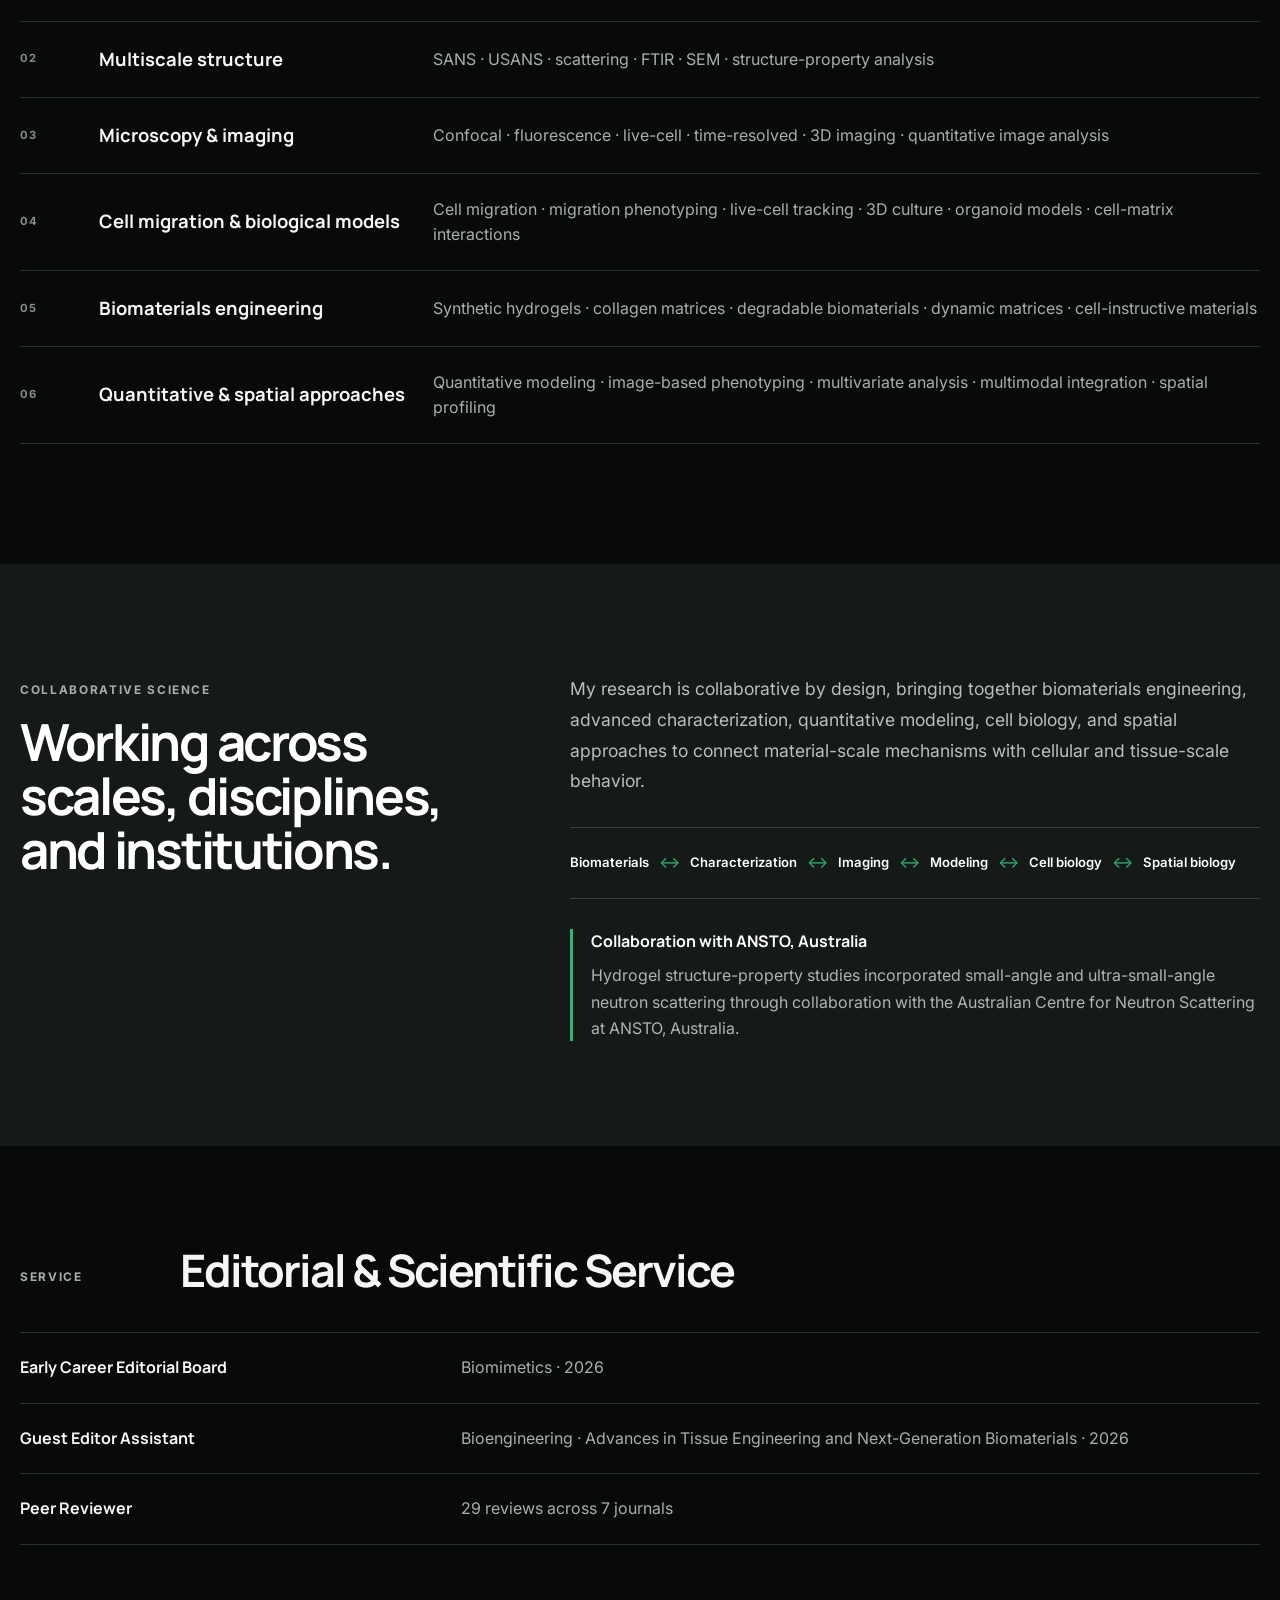
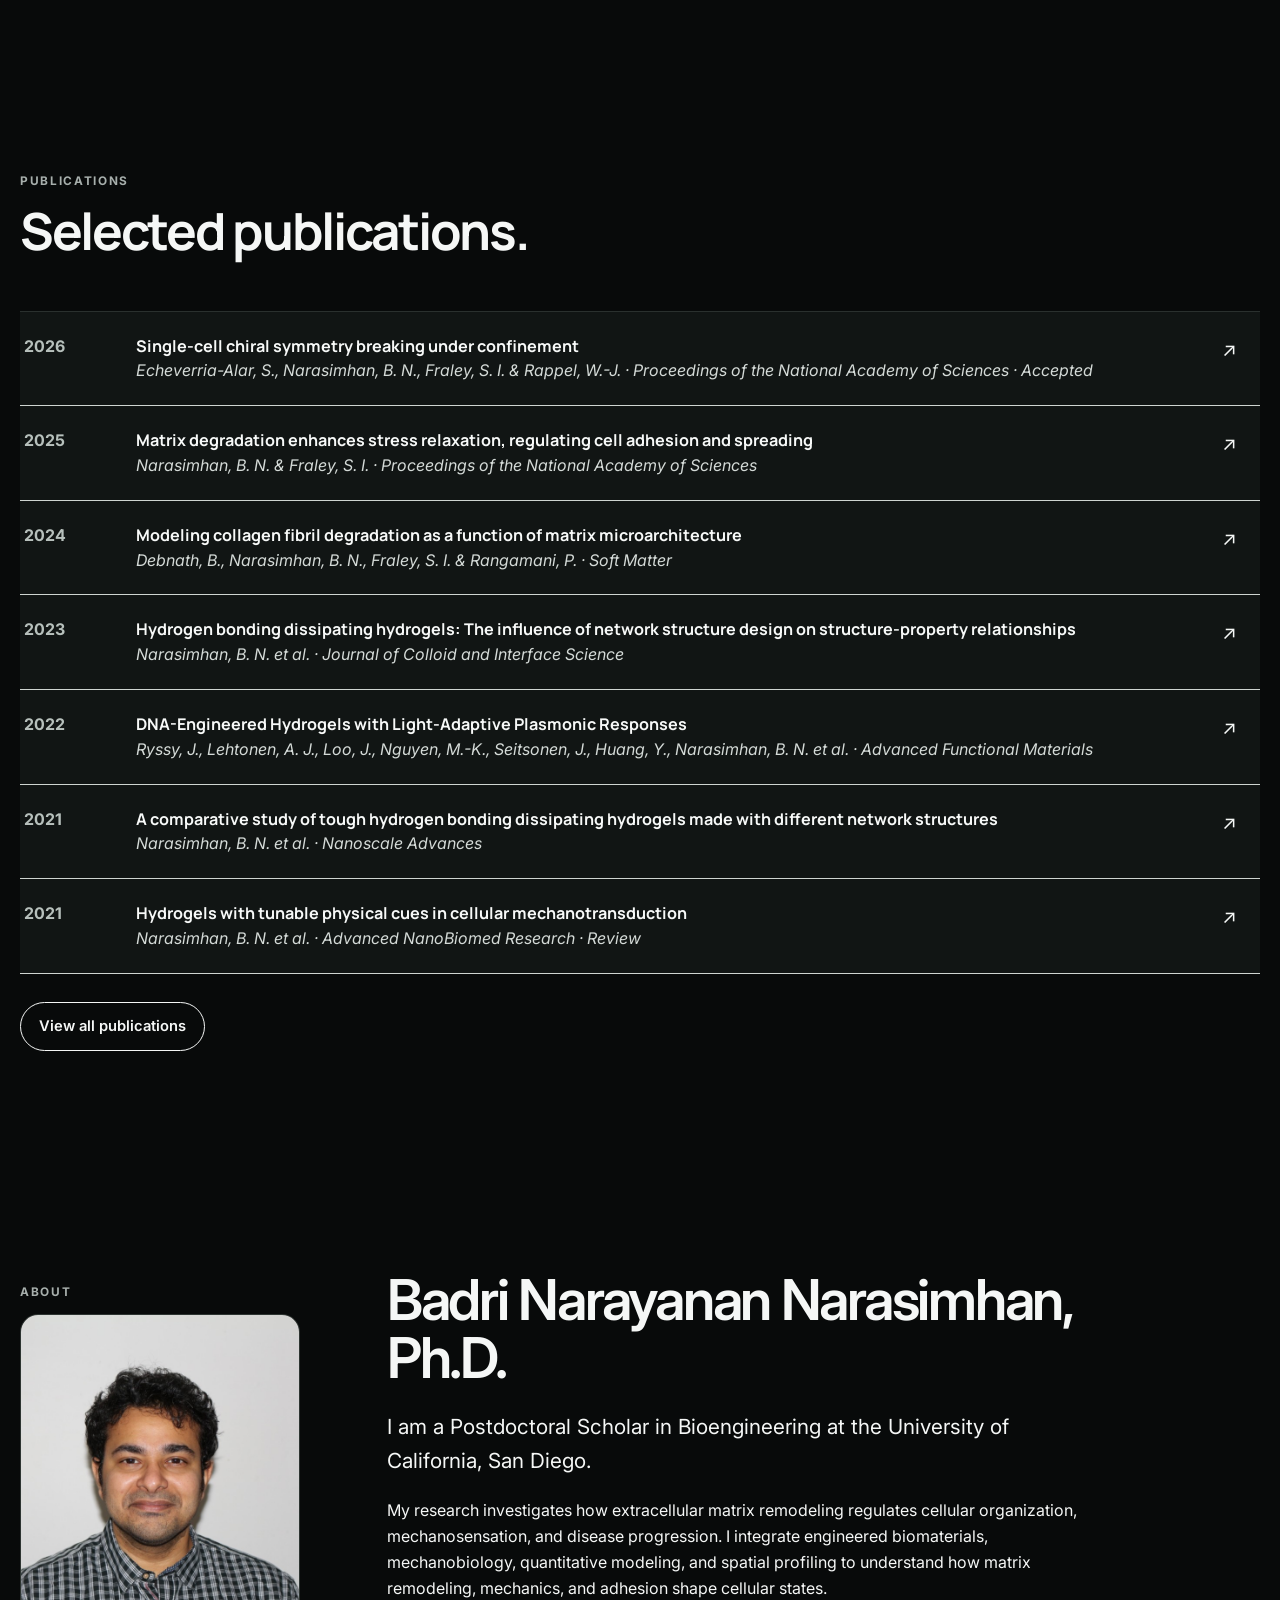
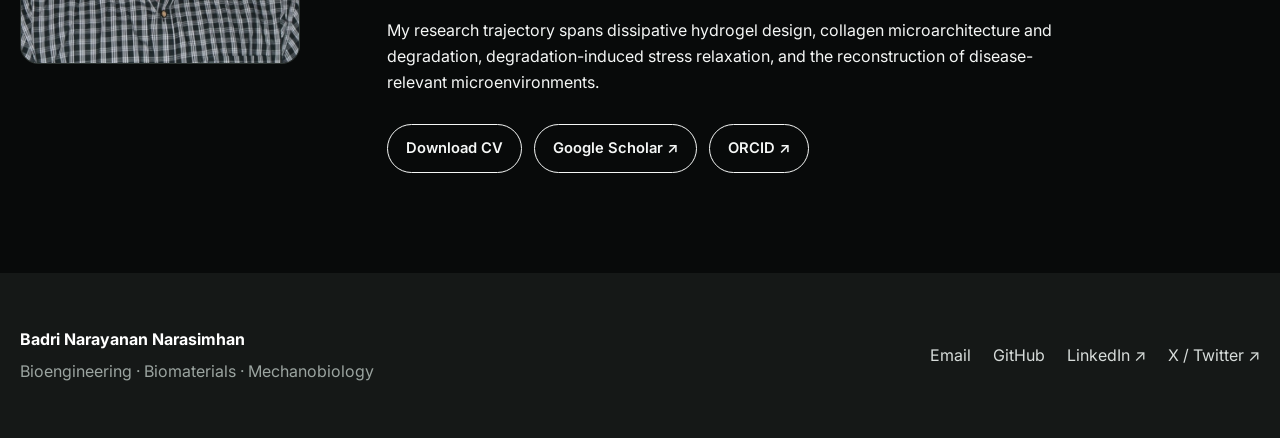
==== commit 6a4085a4: "Add files via upload" ====
--- a/index.html
+++ b/index.html
@@ -100,24 +100,24 @@
           <div class="theme-number">01</div><div class="theme-glyph glyph-immune"><i></i><i></i><i></i></div>
           <h3>ECM–Immune Interfaces</h3>
           <p class="theme-question">How does the environment around a cell change the way the immune system sees it?</p>
-          <p class="theme-explanation">Cells communicate with the immune system while continuously sensing and remodeling their surrounding matrix. I study how these processes work together to shape immune interactions.</p>
-          <div class="theme-impact"><strong>Why it matters</strong><span>Better models for studying cancer–immune interactions and therapeutic response.</span></div>
+          <p class="theme-explanation">Cancer cells can escape detection by the immune system. I study how this immune evasion is linked to matrix degradation, with the goal of understanding the mechanisms that connect the extracellular environment to immune recognition.</p>
+          <div class="theme-impact"><strong>Why it matters</strong><span>Better cancer–immune models and new strategies to overcome immune evasion.</span></div>
         </article>
 
         <article class="theme-card theme-blue">
           <div class="theme-number">02</div><div class="theme-glyph glyph-org"><i></i><i></i><i></i><i></i></div>
           <h3>Multicellular Organization</h3>
-          <p class="theme-question">What tells cells where to go and how to organize?</p>
-          <p class="theme-explanation">Cells respond simultaneously to adhesion, mechanics, degradation, and neighboring cells. I study how these interacting cues generate migration patterns and multicellular architectures.</p>
-          <div class="theme-impact"><strong>Why it matters</strong><span>Building organoids with more predictable structures and behaviors.</span></div>
+          <p class="theme-question">How does the surrounding matrix guide cells to organize into complex structures?</p>
+          <p class="theme-explanation">Cells integrate cues such as adhesion, mechanics, and degradation to migrate and organize into multicellular structures. I study how these interactions can be controlled to guide organoid organization and function.</p>
+          <div class="theme-impact"><strong>Why it matters</strong><span>Building more controllable organoids that better reproduce the organization and function of real tissues.</span></div>
         </article>
 
         <article class="theme-card theme-magenta">
           <div class="theme-number">03</div><div class="theme-glyph glyph-material"><i></i><i></i><i></i></div>
           <h3>Enzyme-Programmed Materials</h3>
-          <p class="theme-question">Can cells reshape a material while the material reshapes the cells?</p>
-          <p class="theme-explanation">Enzymatic degradation does more than remove matrix. It can change properties such as stress relaxation, architecture, and confinement. I study these coupled changes to engineer materials that evolve with cells.</p>
-          <div class="theme-impact"><strong>Why it matters</strong><span>Biomaterials that dynamically adapt rather than remain passive.</span></div>
+          <p class="theme-question">Can enzyme–ECM interactions be used to predict and program dynamic material states?</p>
+          <p class="theme-explanation">Enzymes can simultaneously alter matrix structure, mechanics, and confinement. I study how these coupled changes can be quantified and modeled to predict and program how biomaterials evolve over time.</p>
+          <div class="theme-impact"><strong>Why it matters</strong><span>Designing adaptive biomaterials with predictable and programmable properties.</span></div>
         </article>
 
         <article class="theme-card theme-graphite">
--- a/style.css
+++ b/style.css
@@ -2711,3 +2711,100 @@
     gap: 7px;
   }
 }
+
+
+/* ===== Version 22: finalized research themes + theme-aware emerging directions ===== */
+
+/* Dark mode: Emerging Research Directions follows the site's dark visual system. */
+body:not(.light-theme) .emerging-section {
+  background: #0c0f0e !important;
+  color: #f4f6f5 !important;
+  border-top: 1px solid #252b28;
+  border-bottom: 1px solid #252b28;
+}
+
+body:not(.light-theme) .emerging-section .section-kicker {
+  color: #8f9994 !important;
+}
+
+body:not(.light-theme) .emerging-section .section-heading h2 {
+  color: #f7f9f8 !important;
+}
+
+body:not(.light-theme) .emerging-section .section-heading > p:last-child {
+  color: #aeb7b2 !important;
+}
+
+body:not(.light-theme) .emerging-section .direction-card {
+  background: #111513 !important;
+  border-color: #303734 !important;
+}
+
+body:not(.light-theme) .emerging-section .direction-card > span {
+  color: #31b97a !important;
+}
+
+body:not(.light-theme) .emerging-section .direction-card h3 {
+  color: #f4f6f5 !important;
+}
+
+body:not(.light-theme) .emerging-section .direction-card p {
+  color: #aeb7b2 !important;
+}
+
+body:not(.light-theme) .emerging-section .research-loop {
+  color: #f4f6f5 !important;
+  border-top-color: #303734 !important;
+  border-bottom-color: #303734 !important;
+}
+
+body:not(.light-theme) .emerging-section .research-loop i {
+  color: #31b97a !important;
+}
+
+/* Light mode: retain a crisp light treatment with appropriate contrast. */
+body.light-theme .emerging-section {
+  background: #f0f3f1 !important;
+  color: #151918 !important;
+  border-top: 1px solid #d9dfdc;
+  border-bottom: 1px solid #d9dfdc;
+}
+
+body.light-theme .emerging-section .section-kicker {
+  color: #68716d !important;
+}
+
+body.light-theme .emerging-section .section-heading h2 {
+  color: #151918 !important;
+}
+
+body.light-theme .emerging-section .section-heading > p:last-child {
+  color: #555f5a !important;
+}
+
+body.light-theme .emerging-section .direction-card {
+  background: #ffffff !important;
+  border-color: #aeb7b2 !important;
+}
+
+body.light-theme .emerging-section .direction-card > span {
+  color: #29b875 !important;
+}
+
+body.light-theme .emerging-section .direction-card h3 {
+  color: #171b19 !important;
+}
+
+body.light-theme .emerging-section .direction-card p {
+  color: #4e5853 !important;
+}
+
+body.light-theme .emerging-section .research-loop {
+  color: #1b201e !important;
+  border-top-color: #cbd2ce !important;
+  border-bottom-color: #cbd2ce !important;
+}
+
+body.light-theme .emerging-section .research-loop i {
+  color: #29b875 !important;
+}
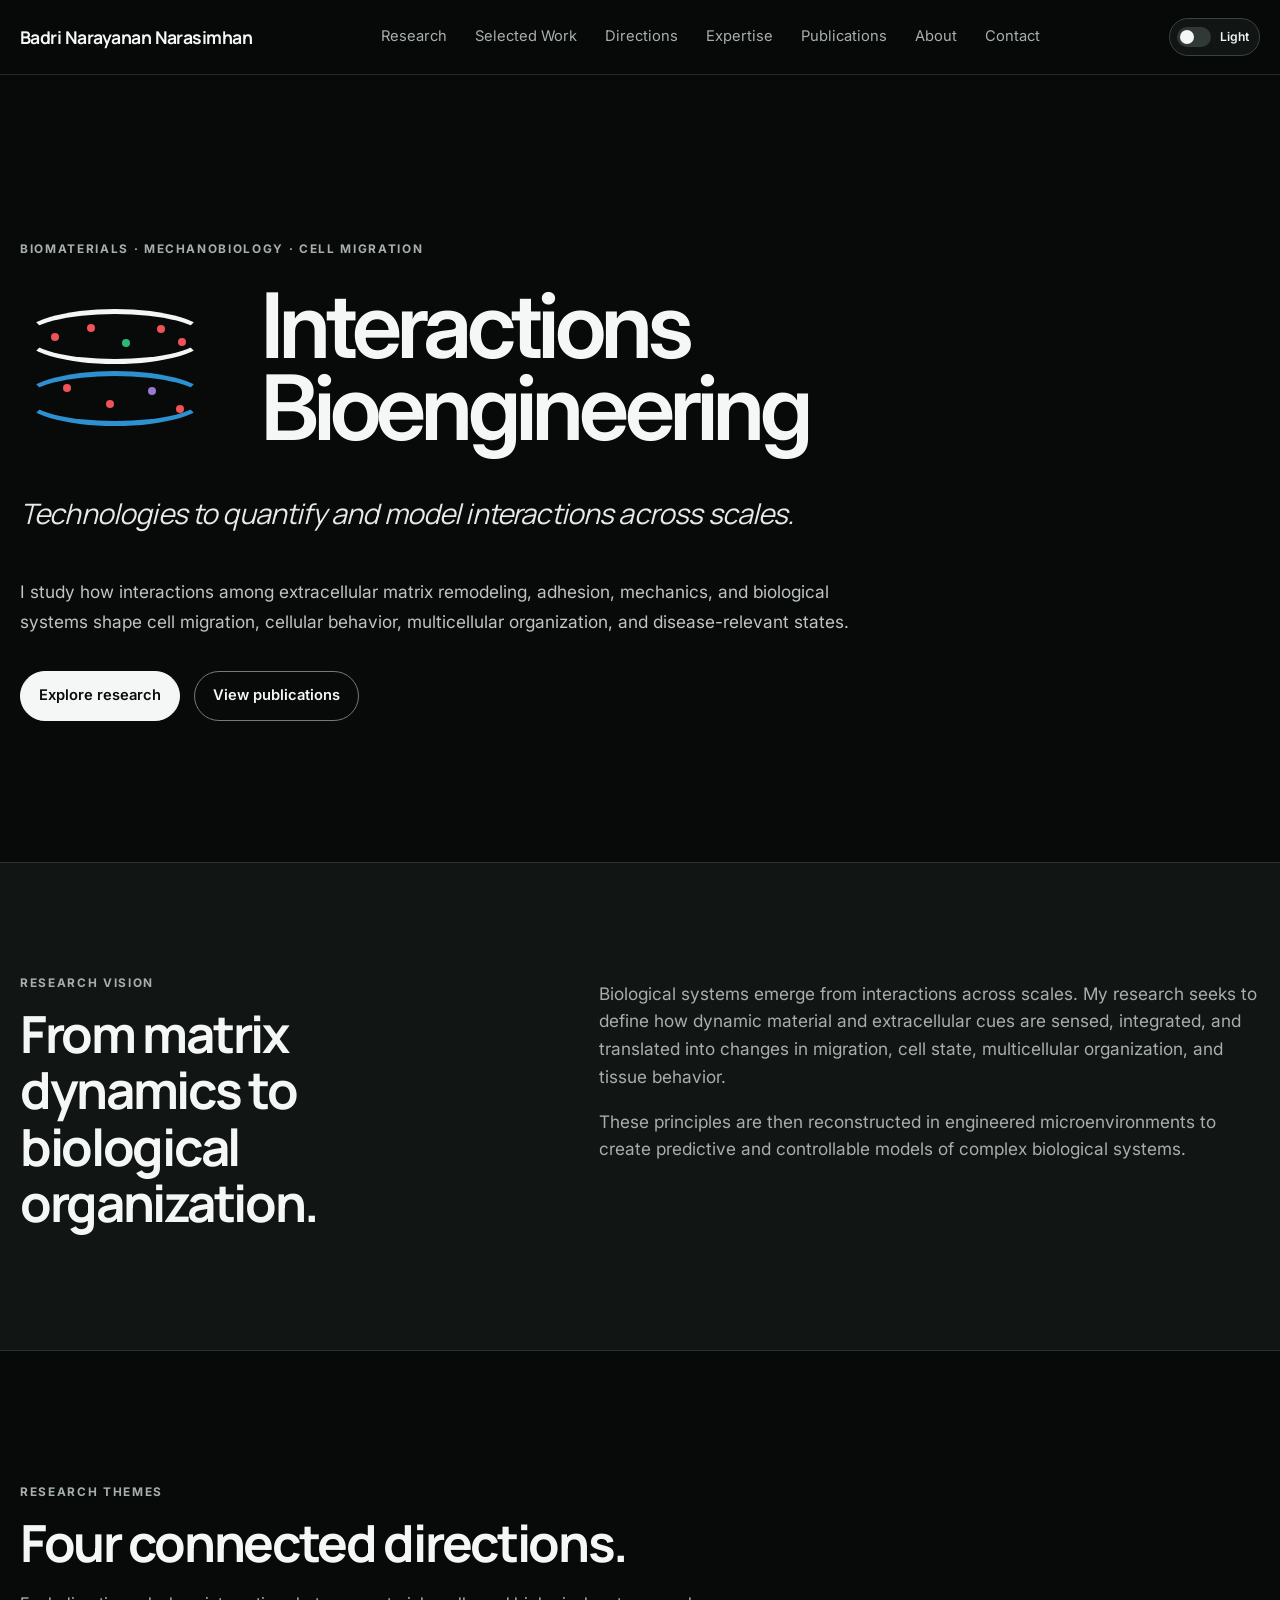
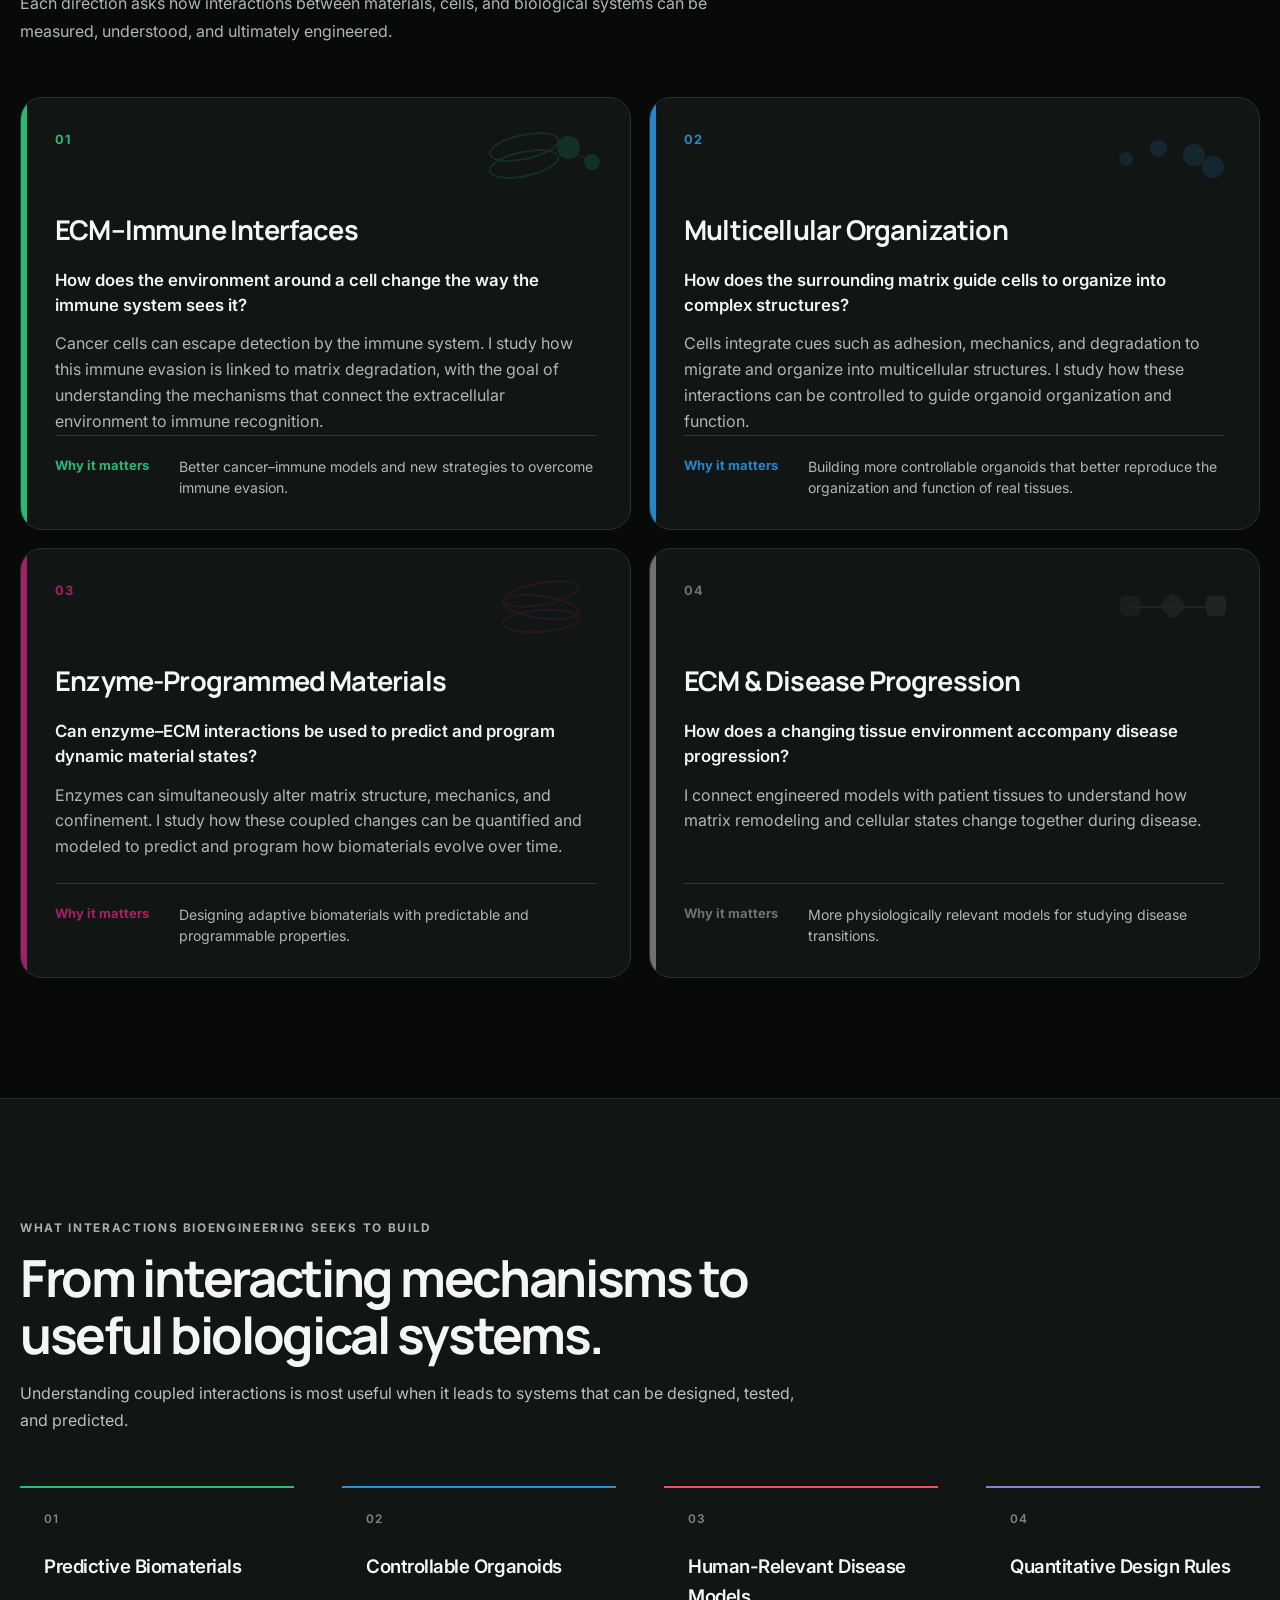
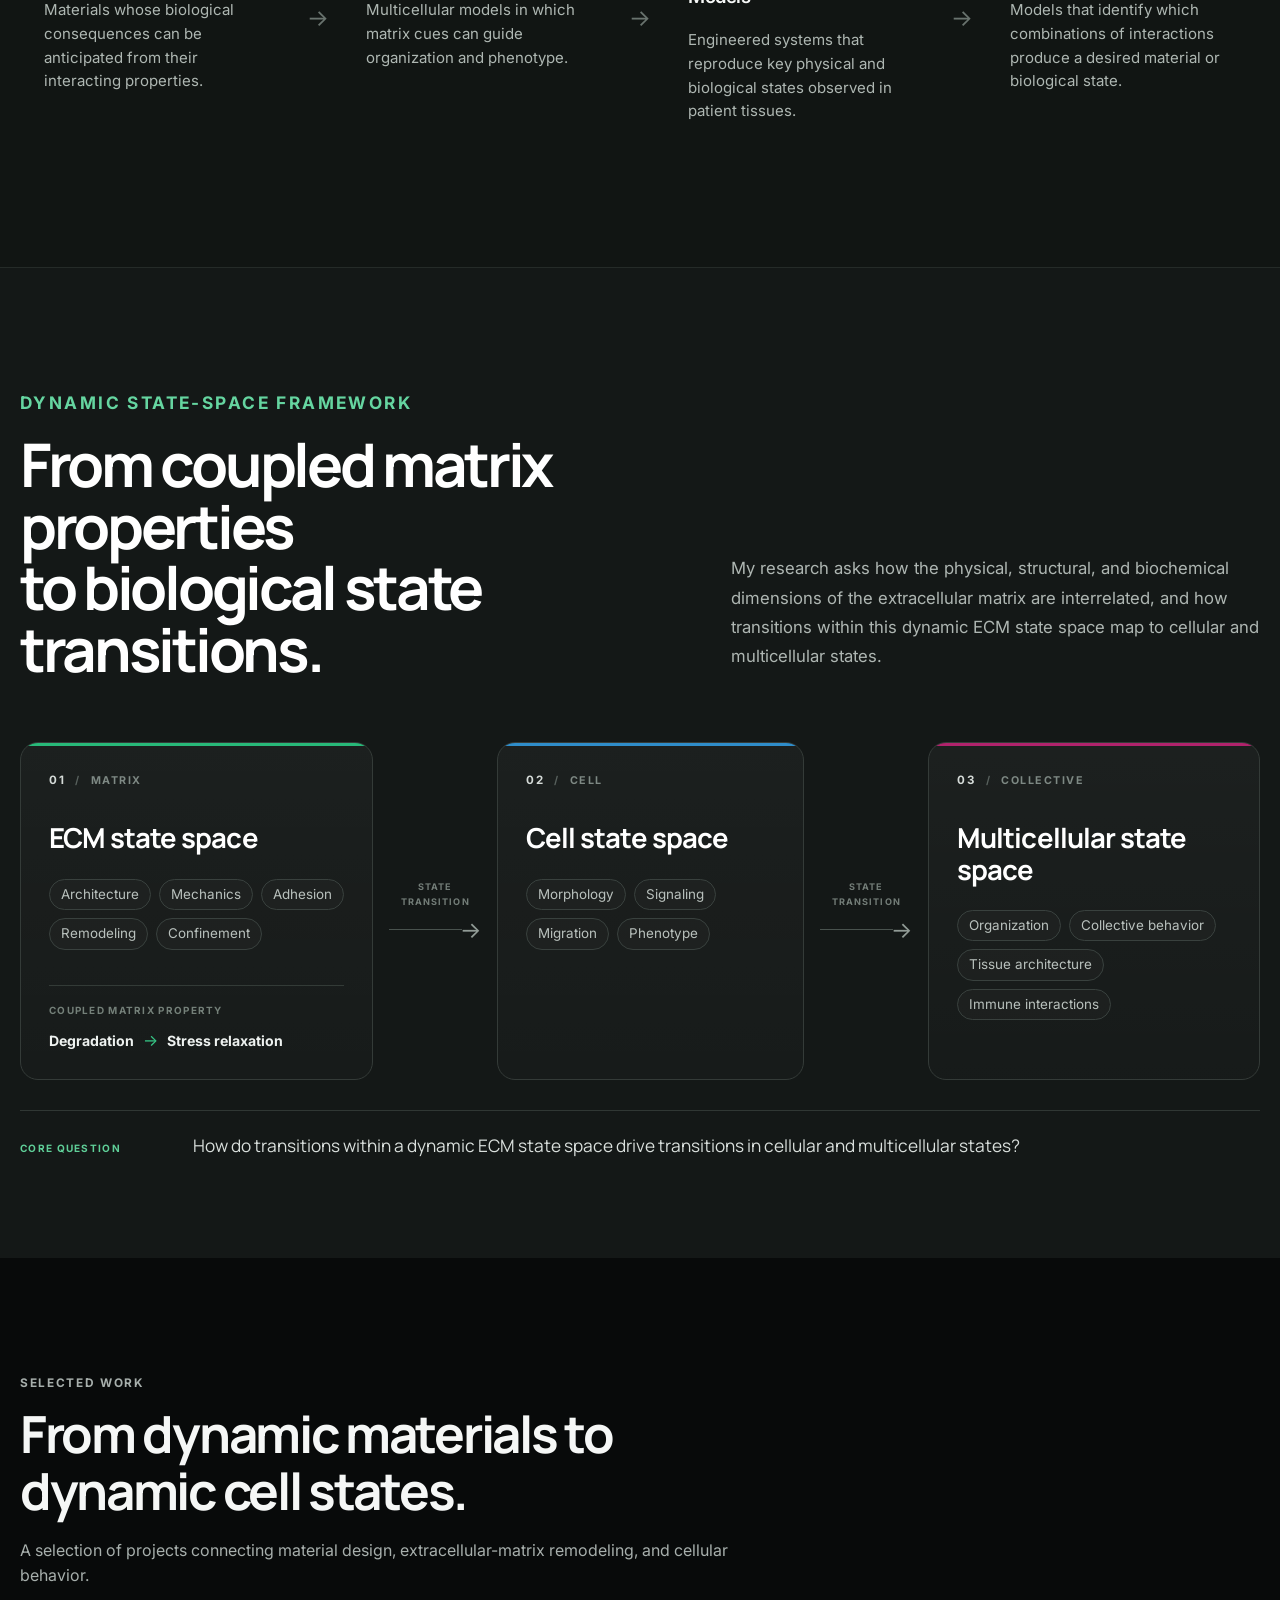
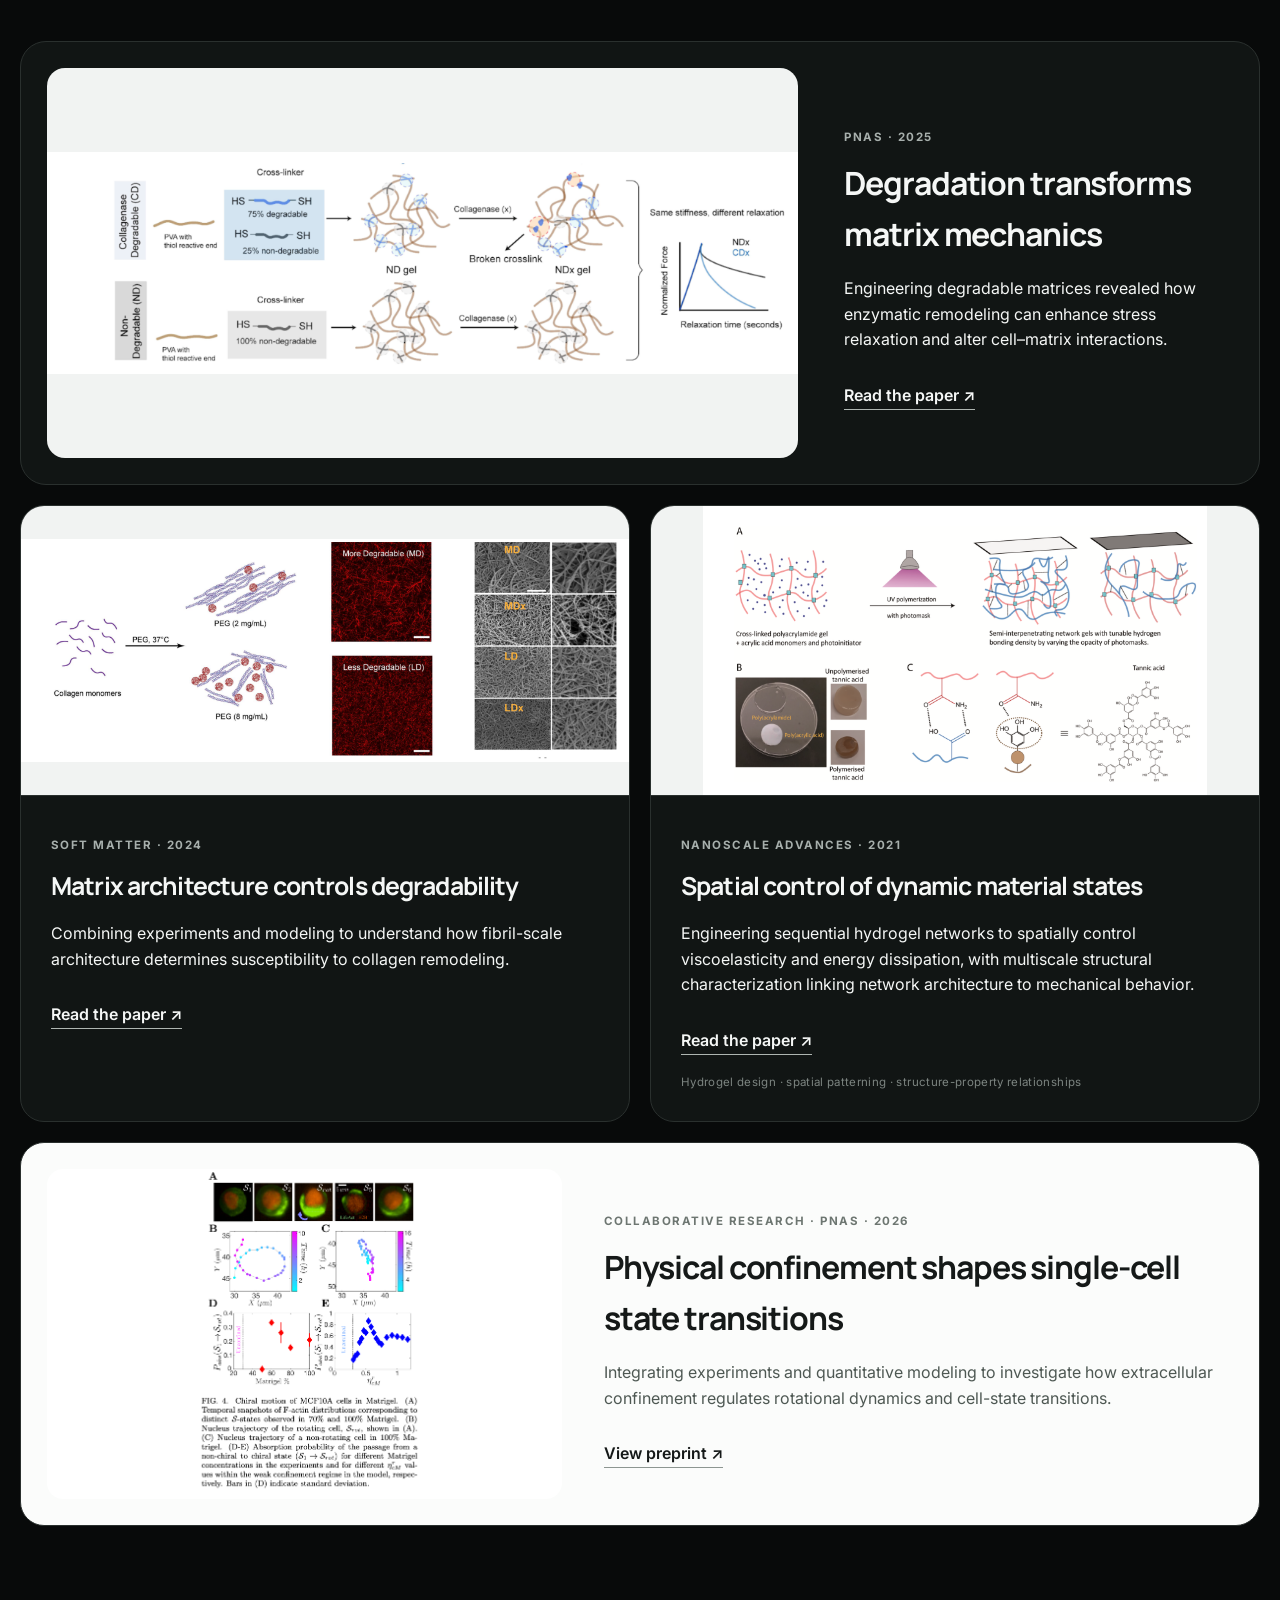
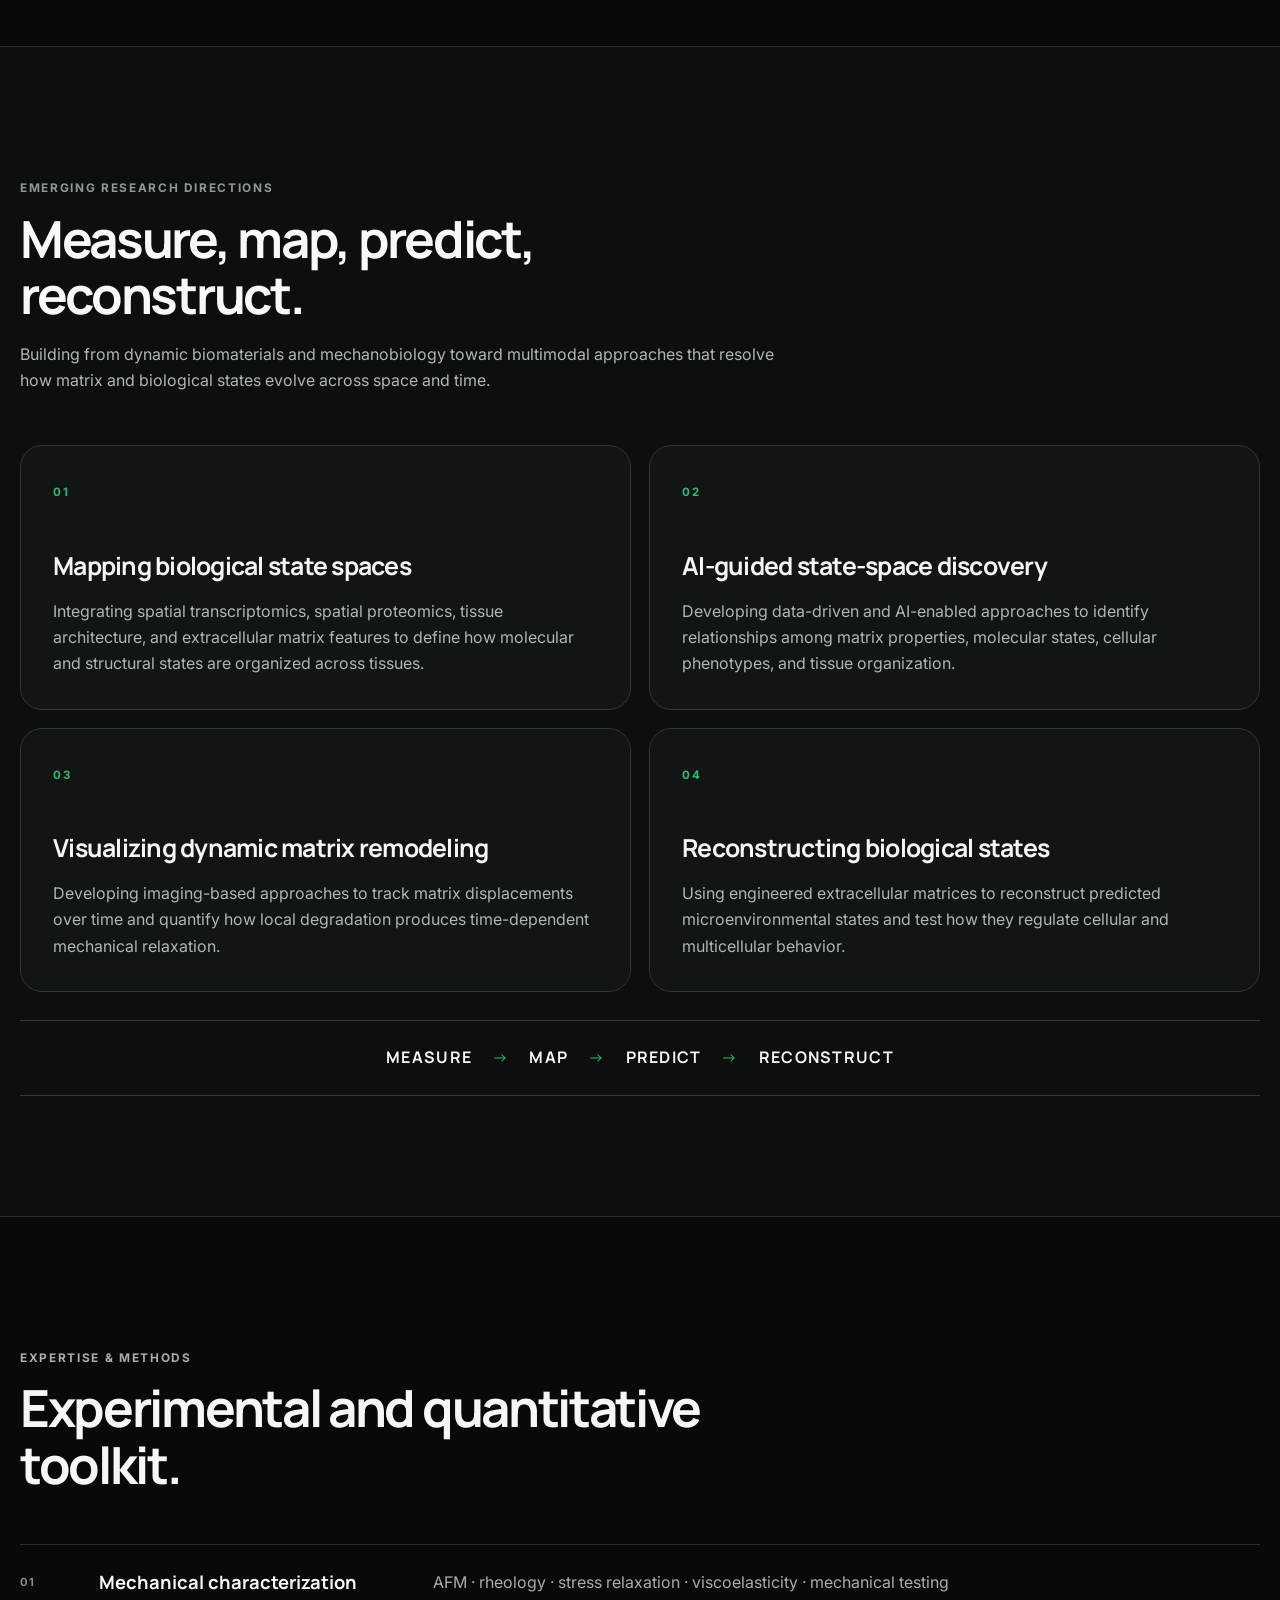
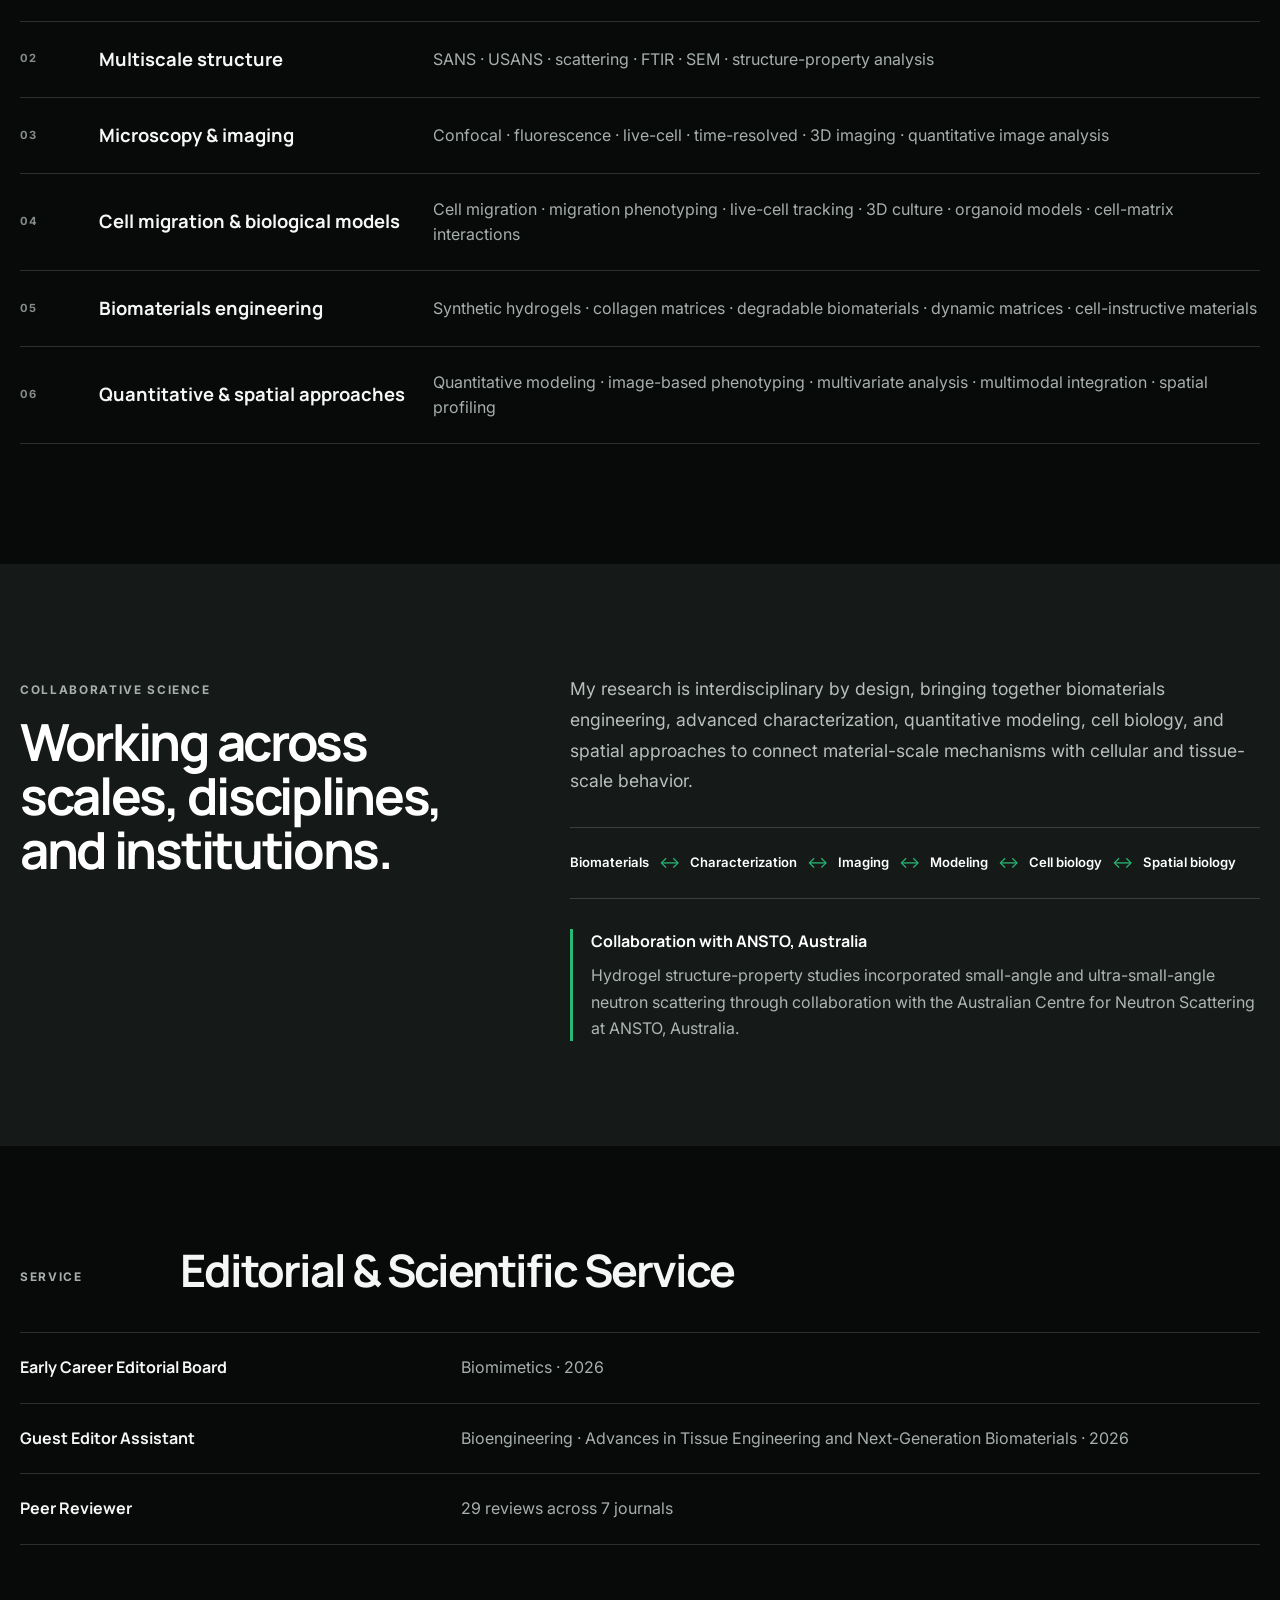
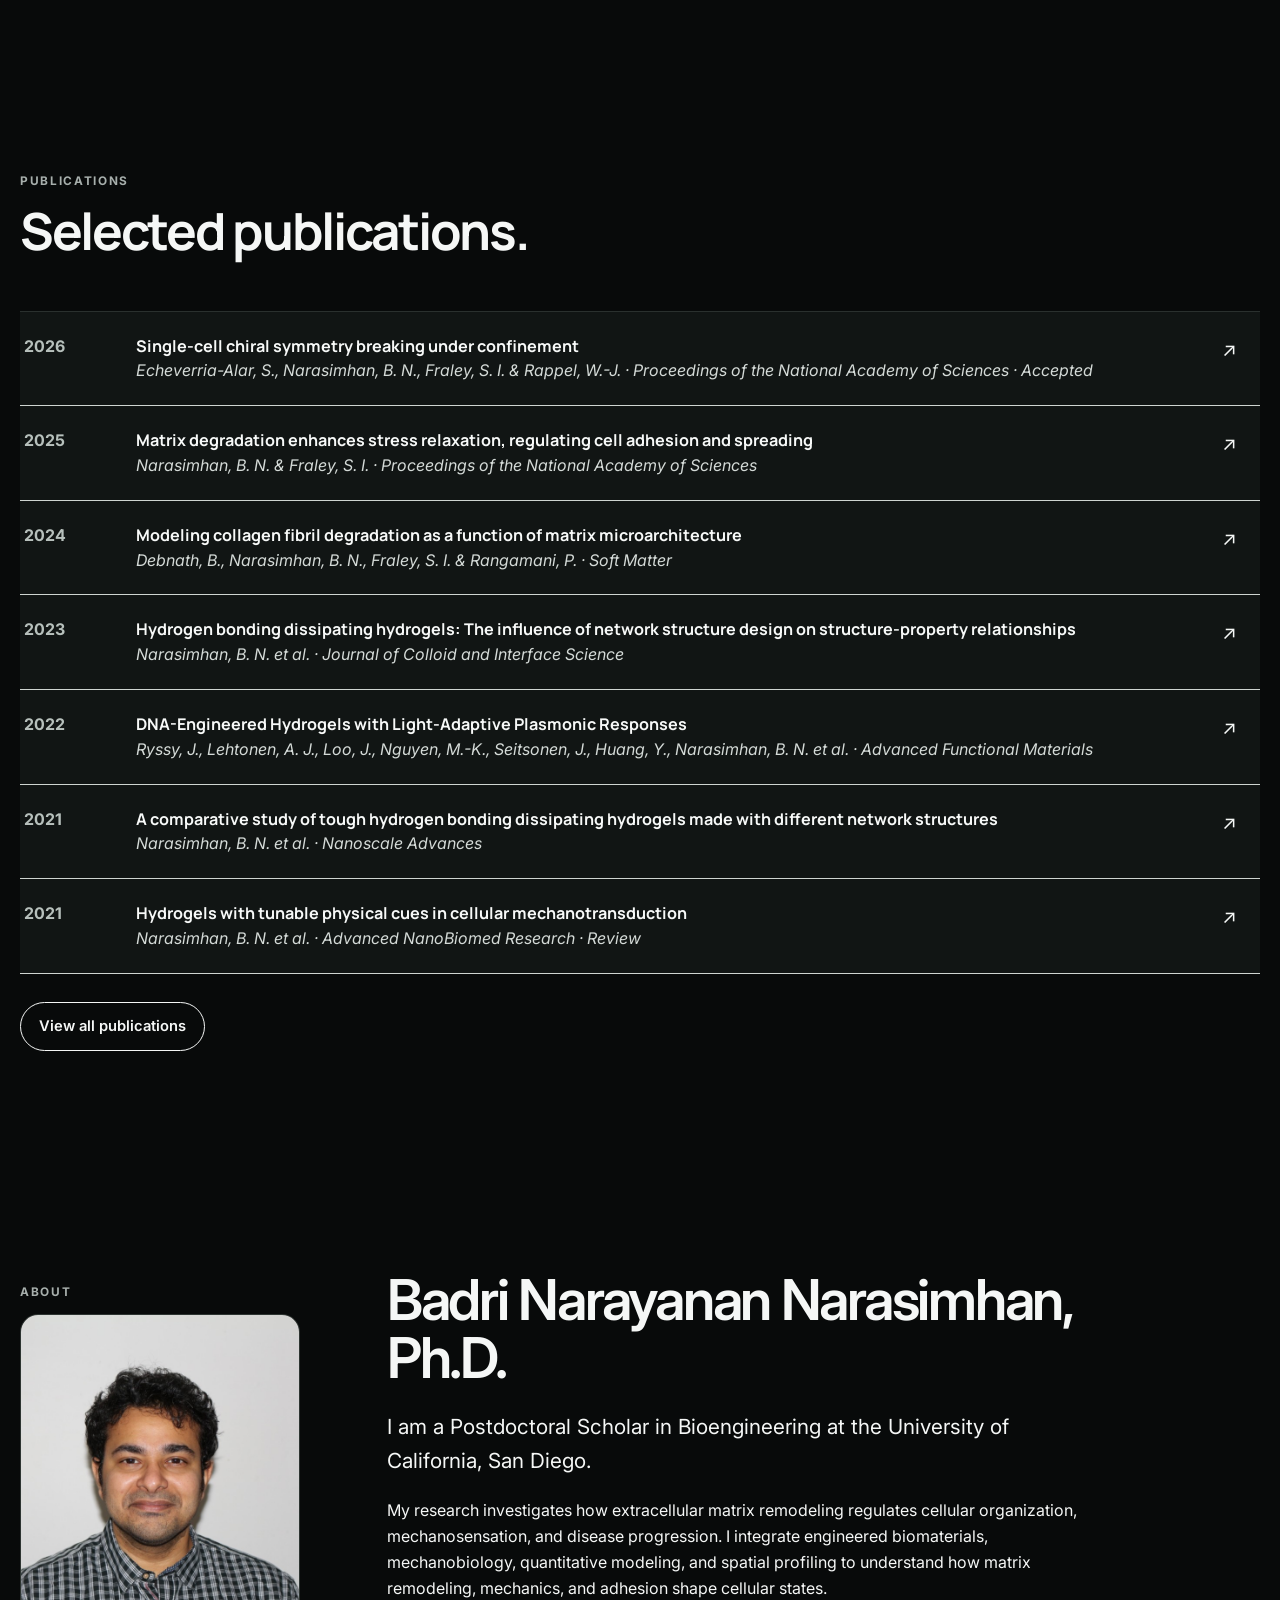
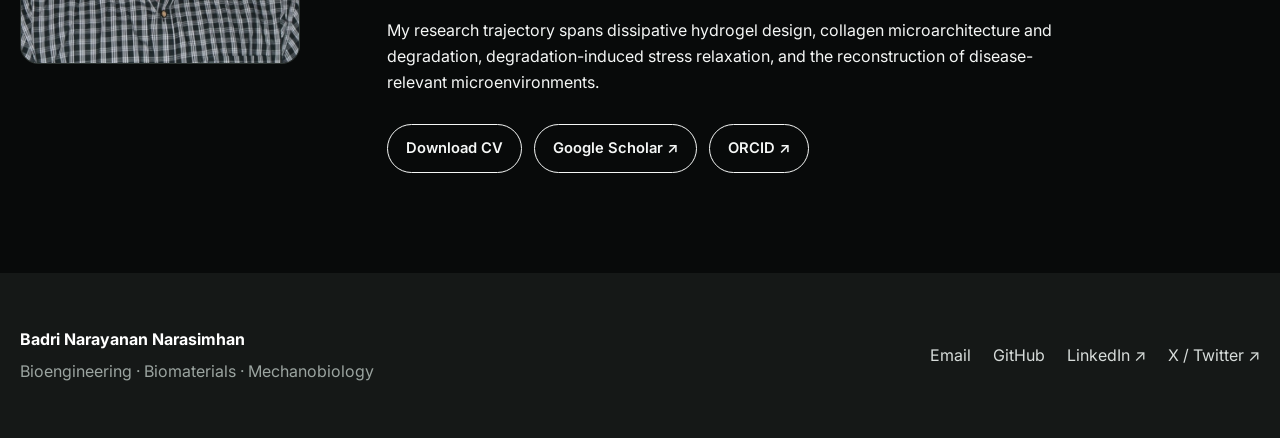
==== commit e3ec3da8: "Update index.html" ====
--- a/index.html
+++ b/index.html
@@ -364,7 +364,7 @@
     <h2>Working across scales, disciplines, and institutions.</h2>
   </div>
   <div>
-    <p class="collab-lead">My research is collaborative by design, bringing together biomaterials engineering, advanced characterization, quantitative modeling, cell biology, and spatial approaches to connect material-scale mechanisms with cellular and tissue-scale behavior.</p>
+    <p class="collab-lead">My research is interdisciplinary by design, bringing together biomaterials engineering, advanced characterization, quantitative modeling, cell biology, and spatial approaches to connect material-scale mechanisms with cellular and tissue-scale behavior.</p>
     <div class="discipline-chain">
       <span>Biomaterials</span><i>↔</i><span>Characterization</span><i>↔</i><span>Imaging</span><i>↔</i><span>Modeling</span><i>↔</i><span>Cell biology</span><i>↔</i><span>Spatial biology</span>
     </div>
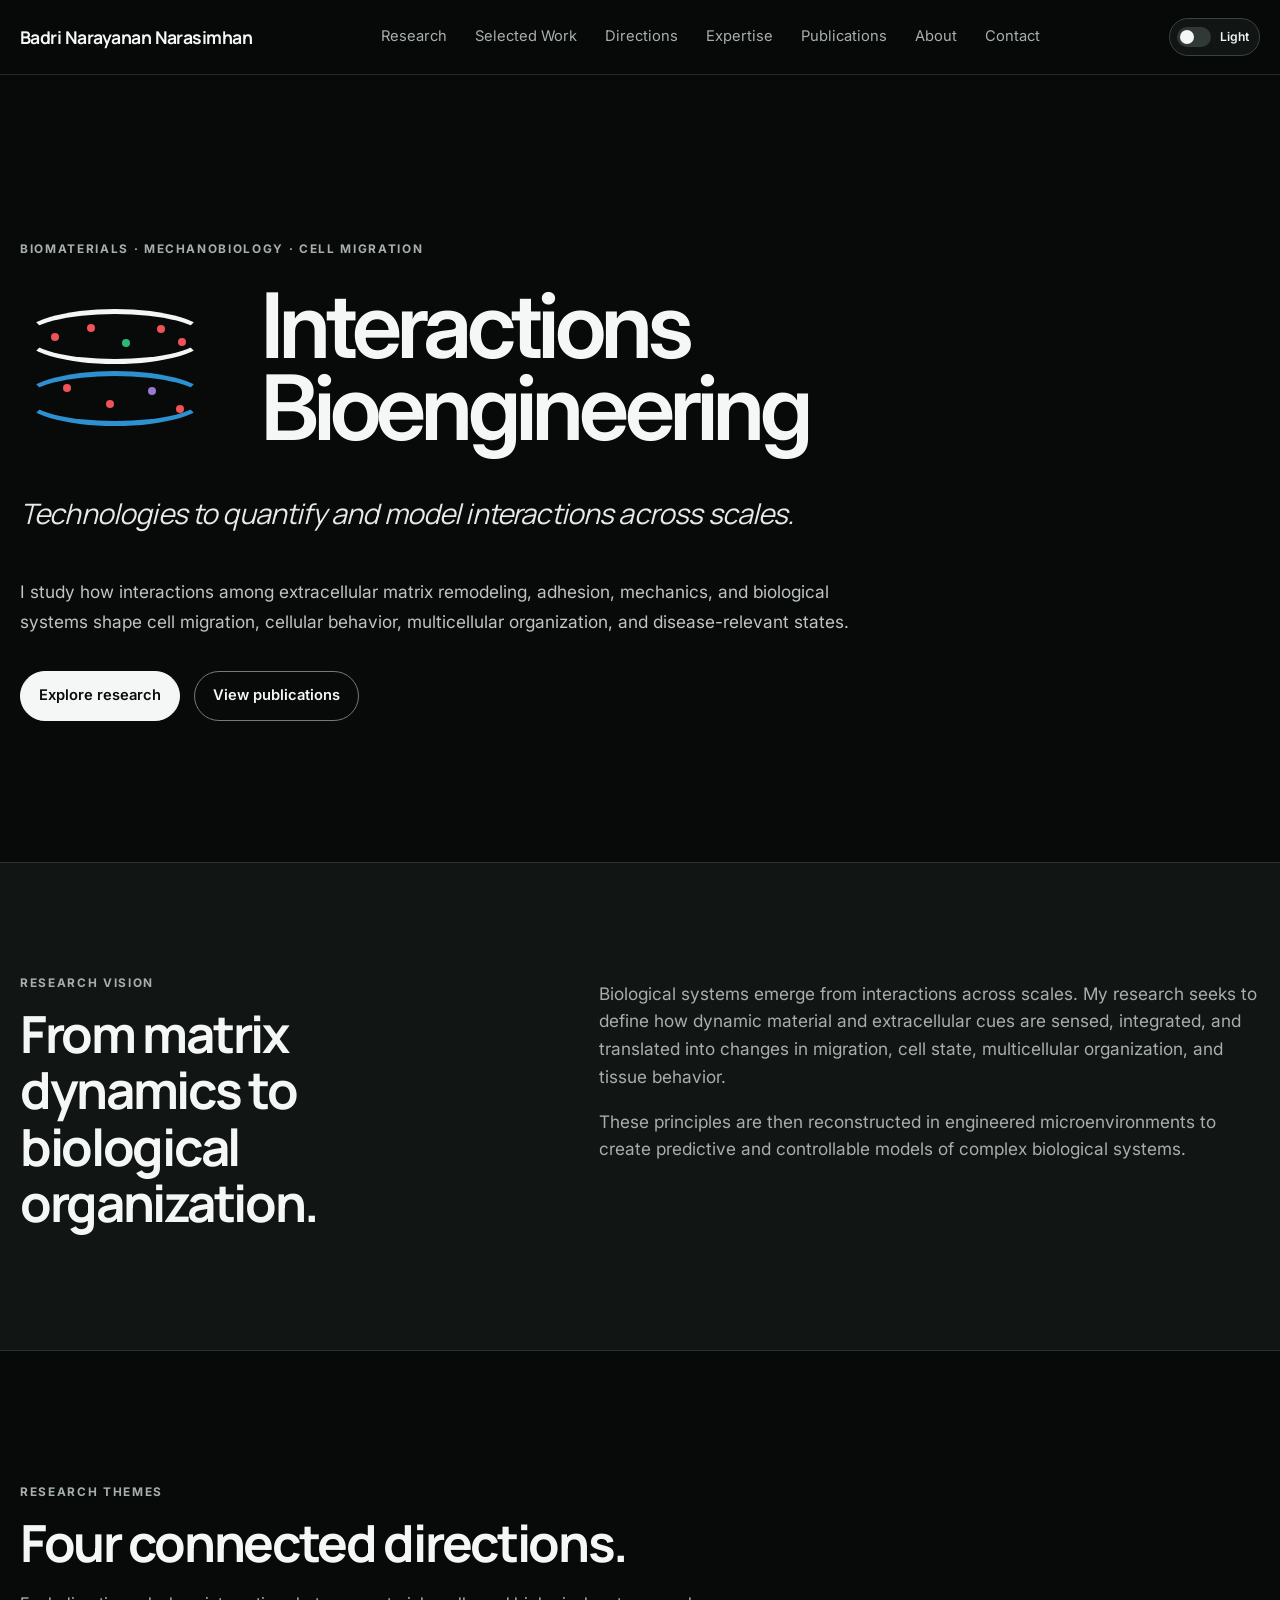
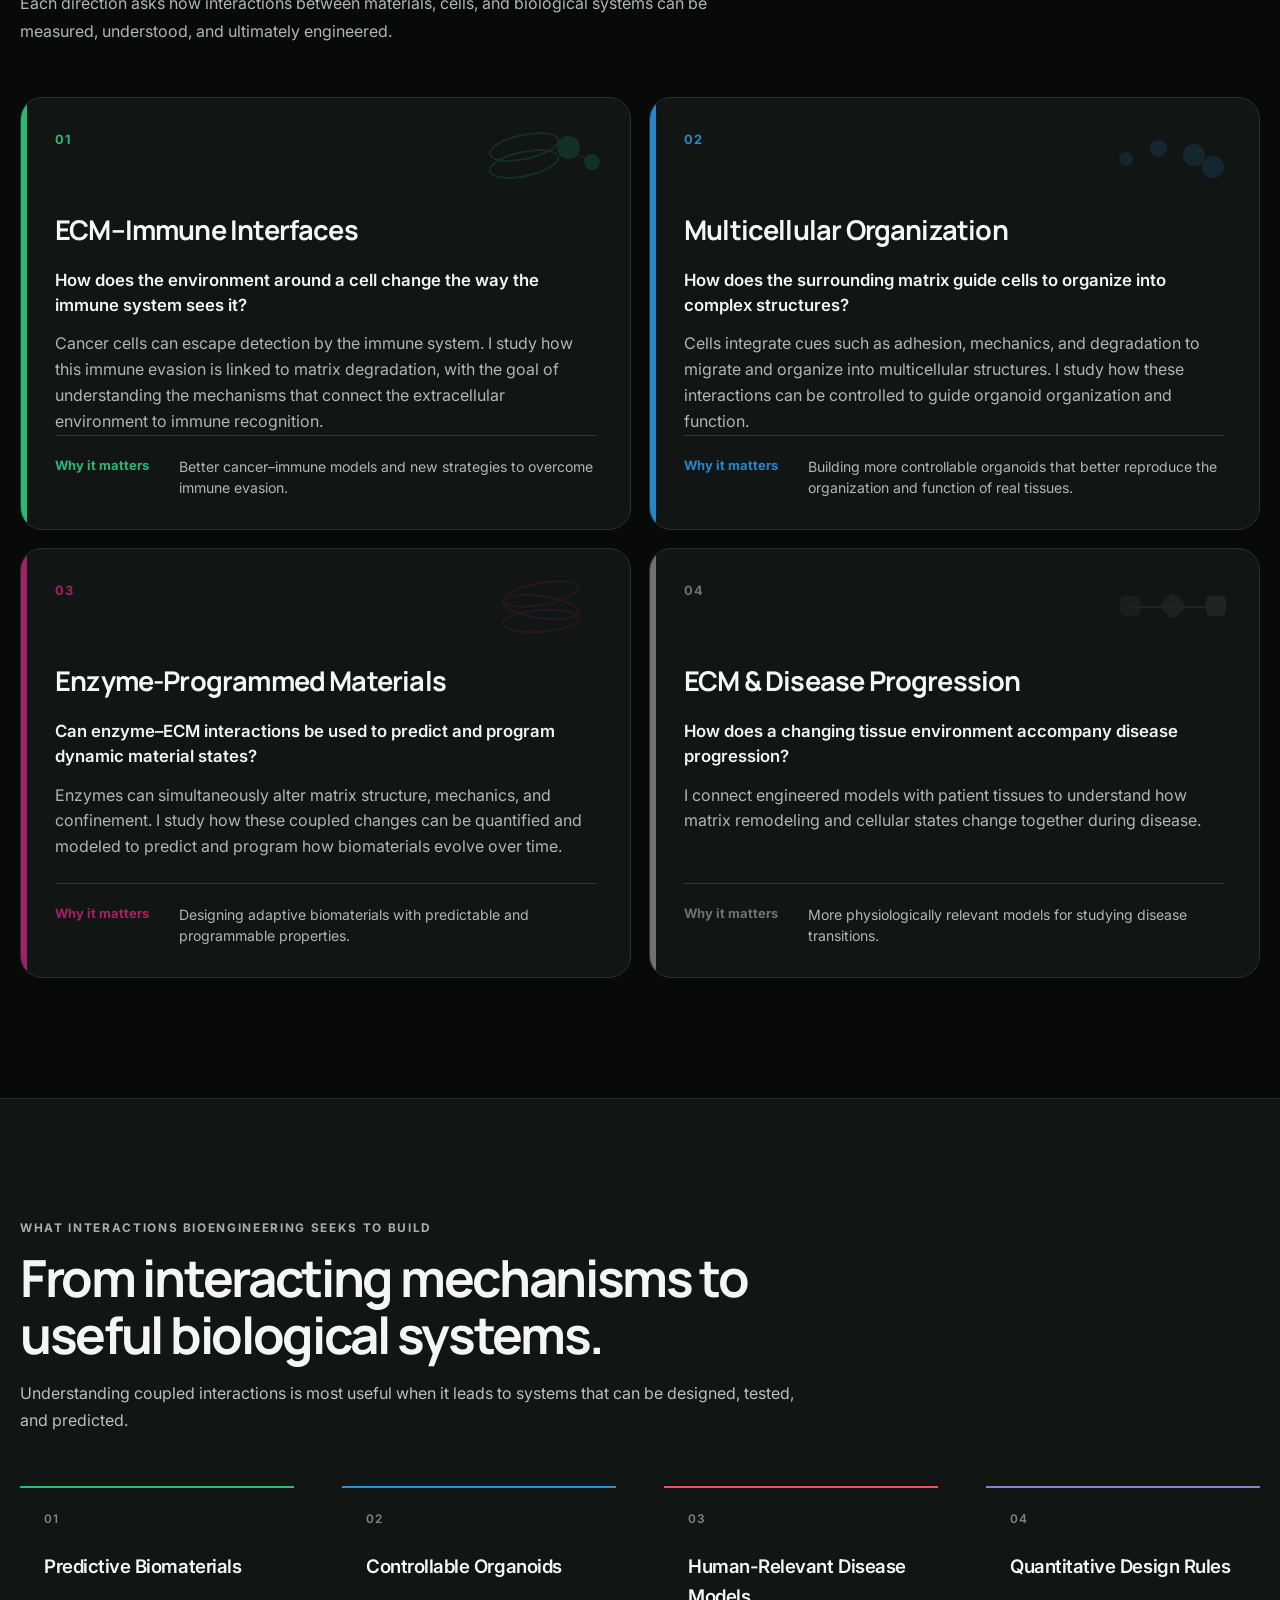
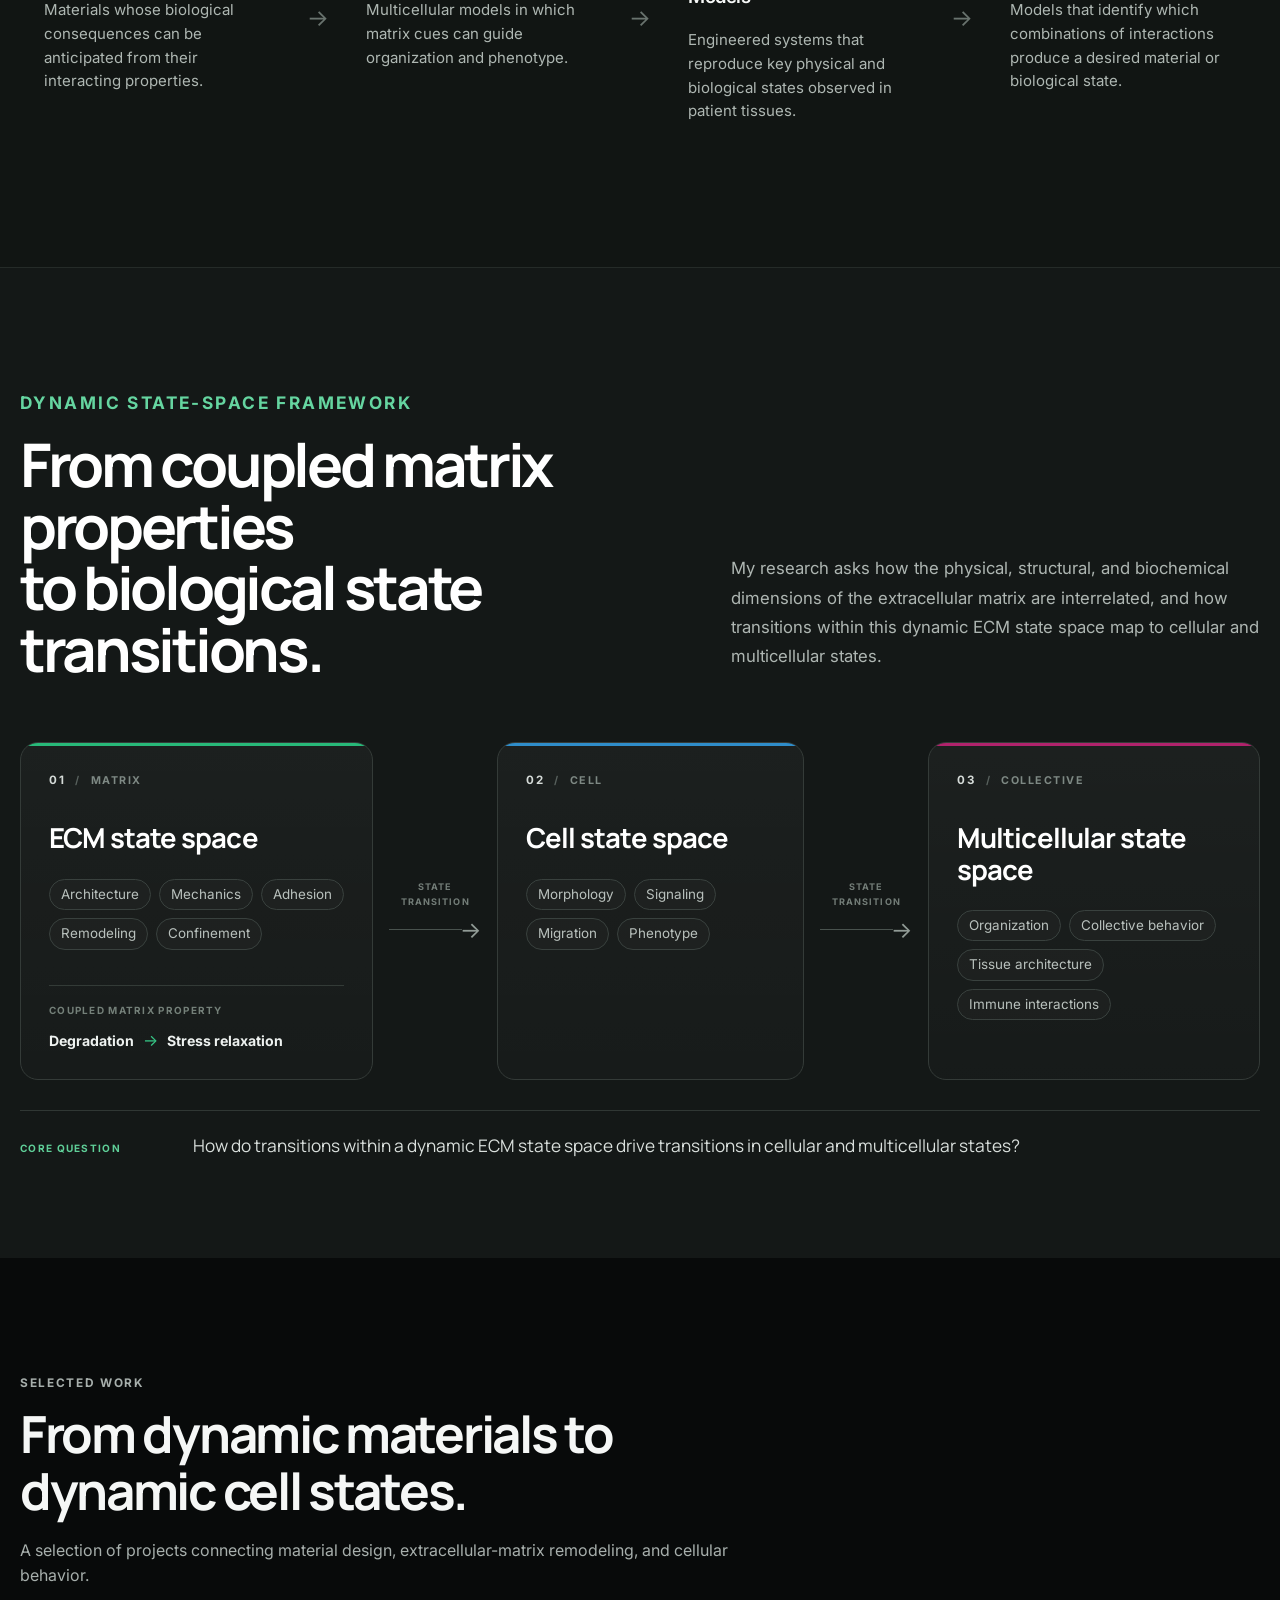
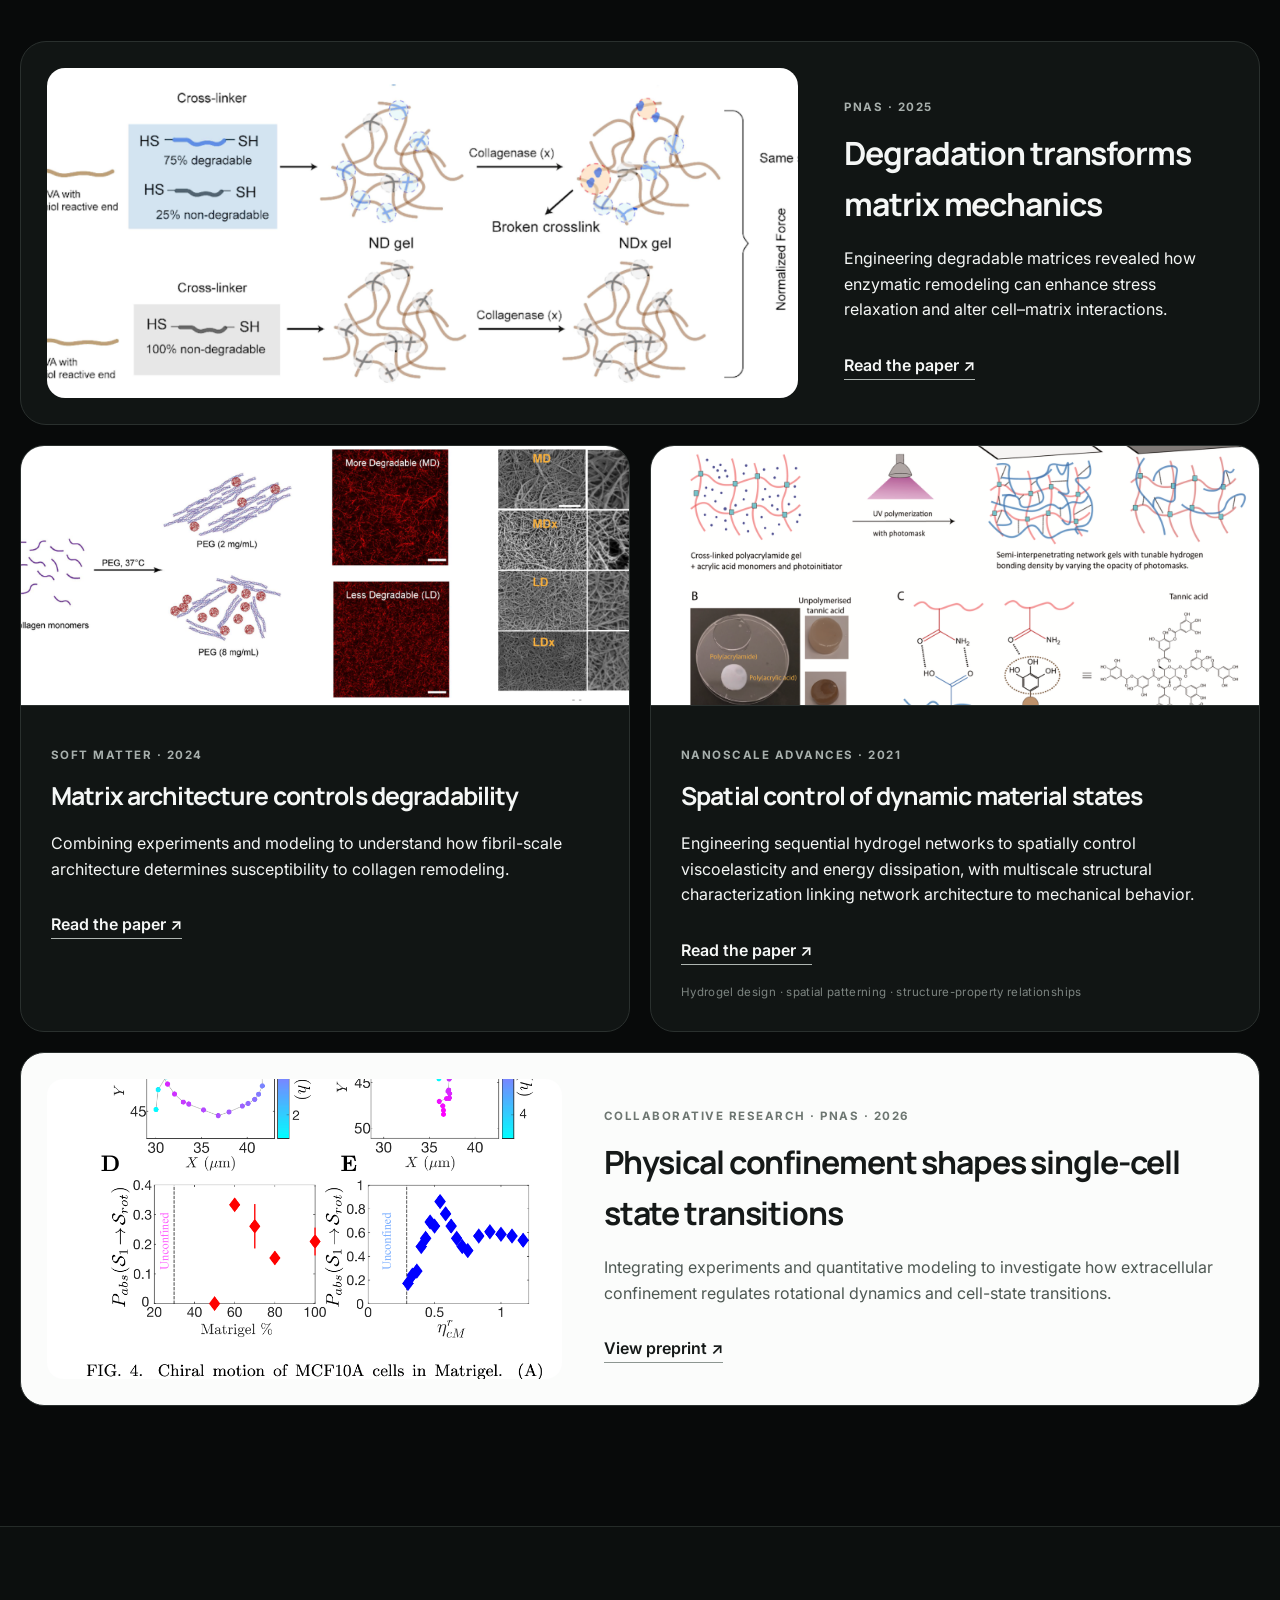
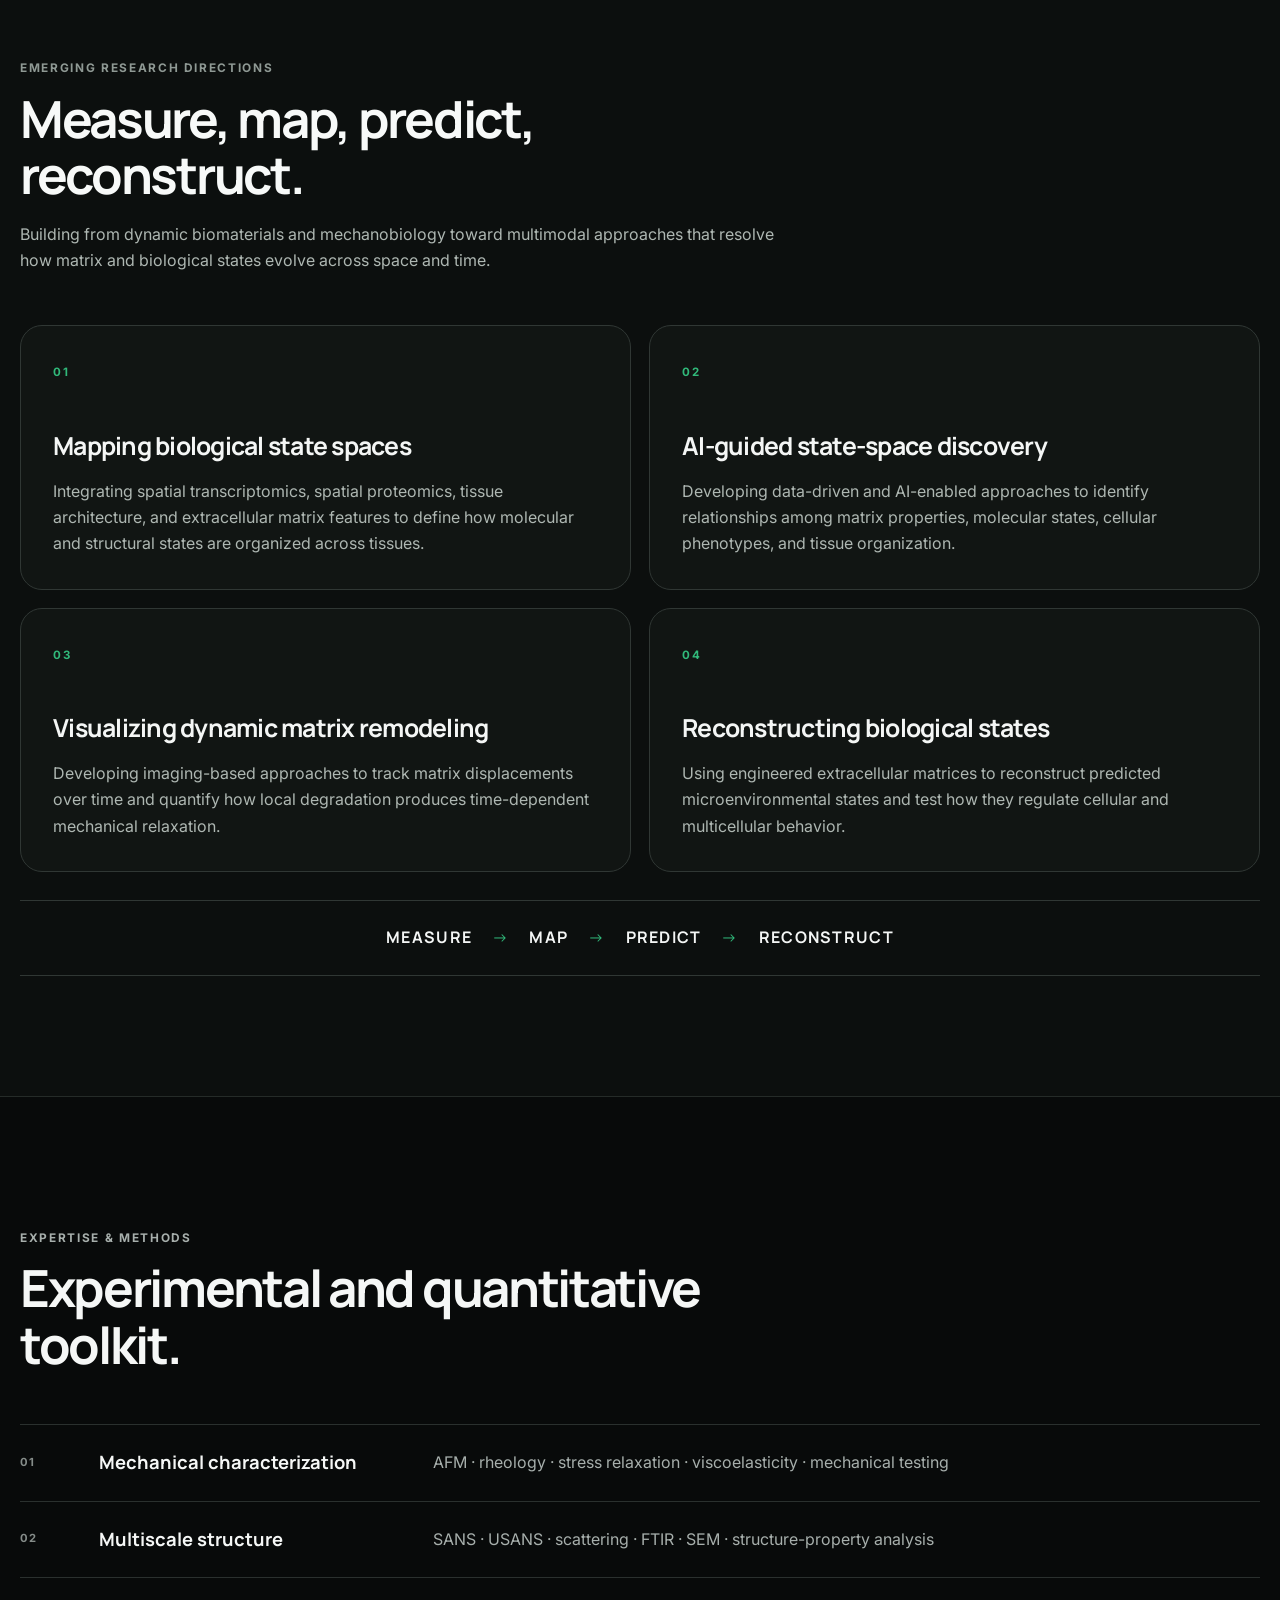
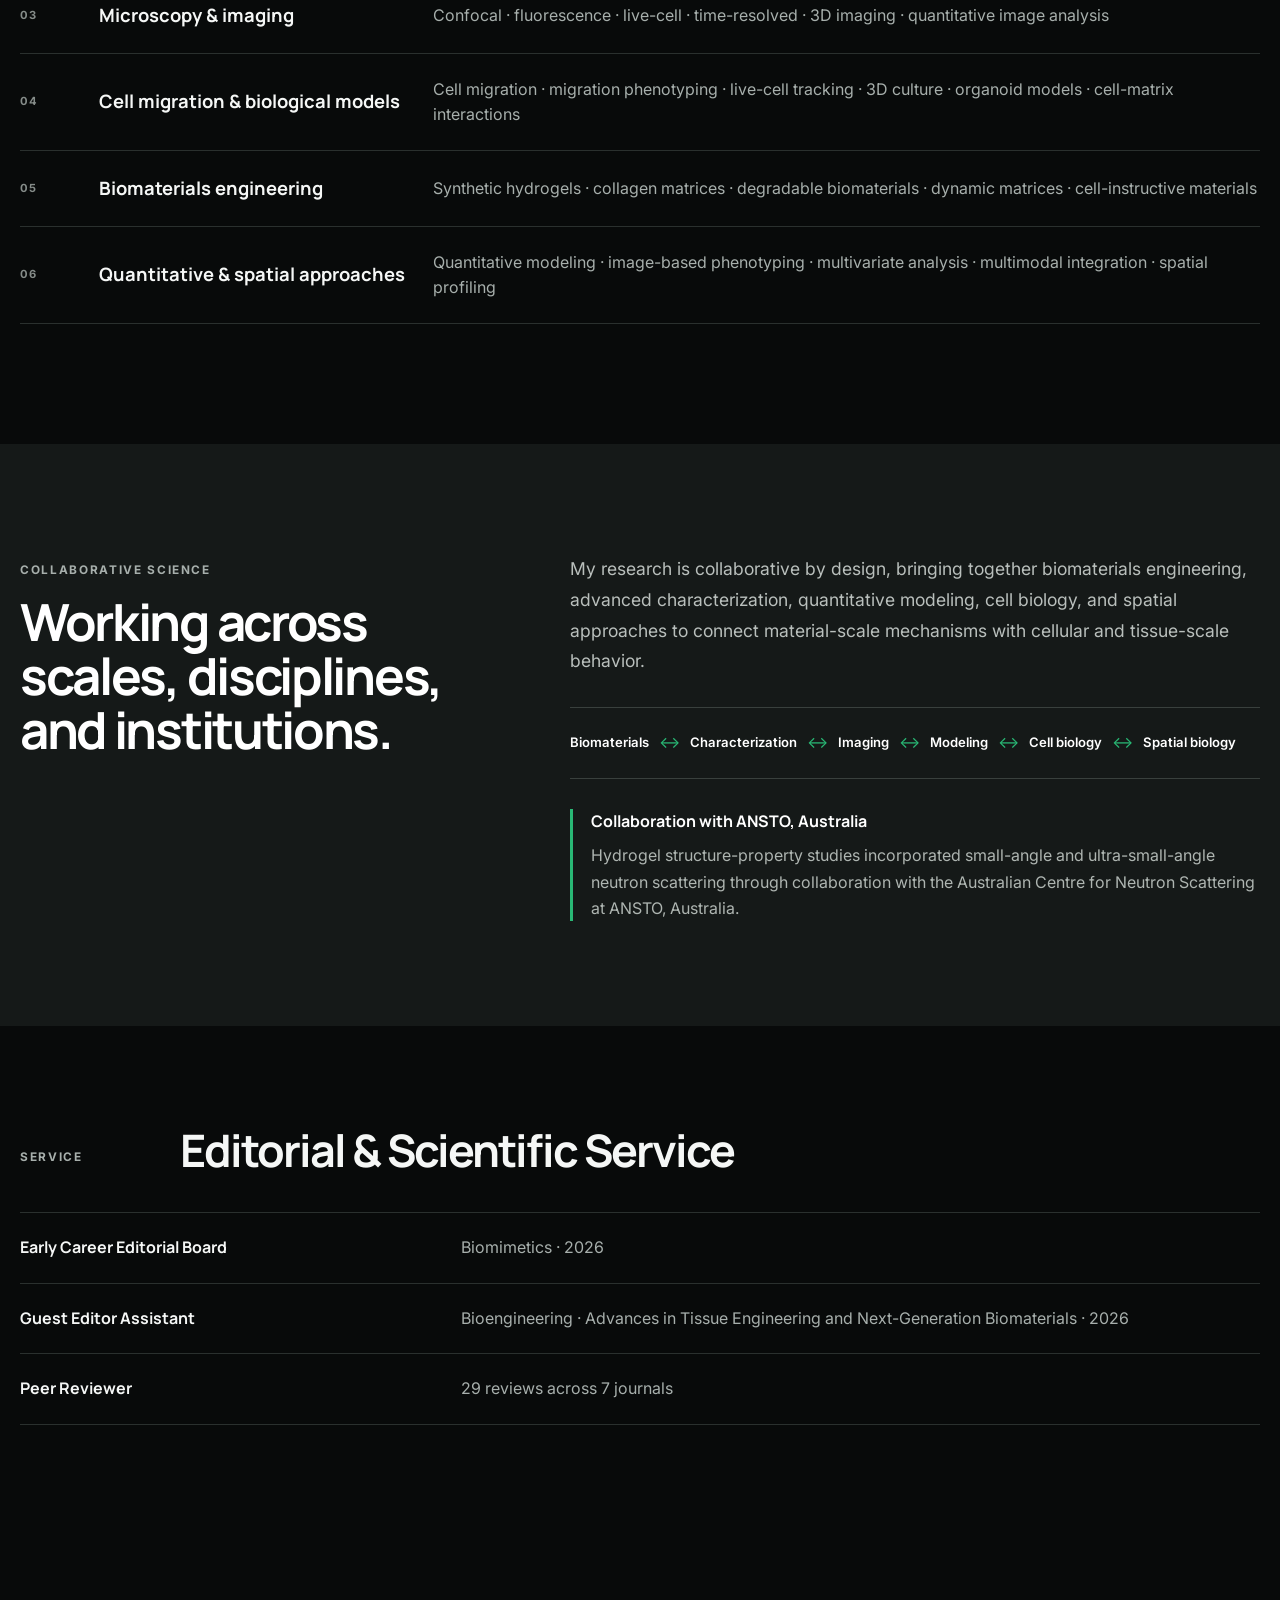
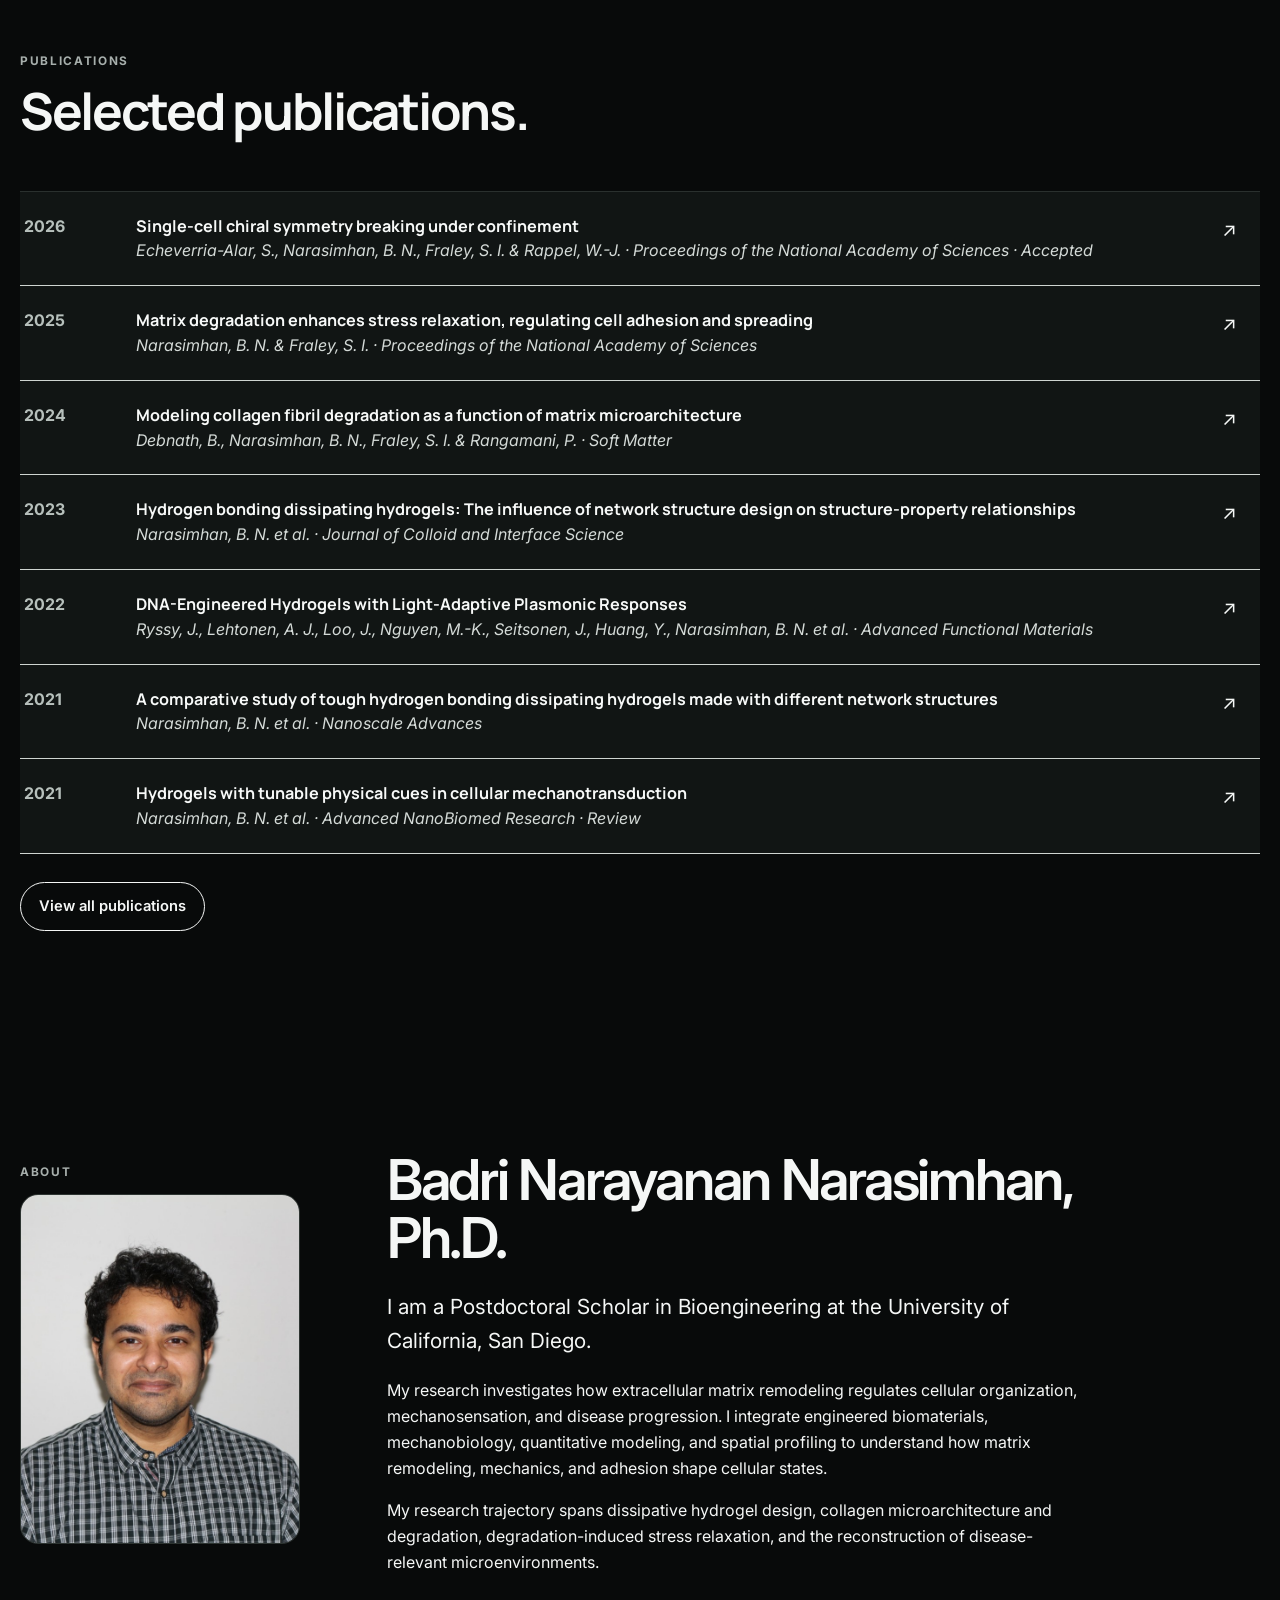
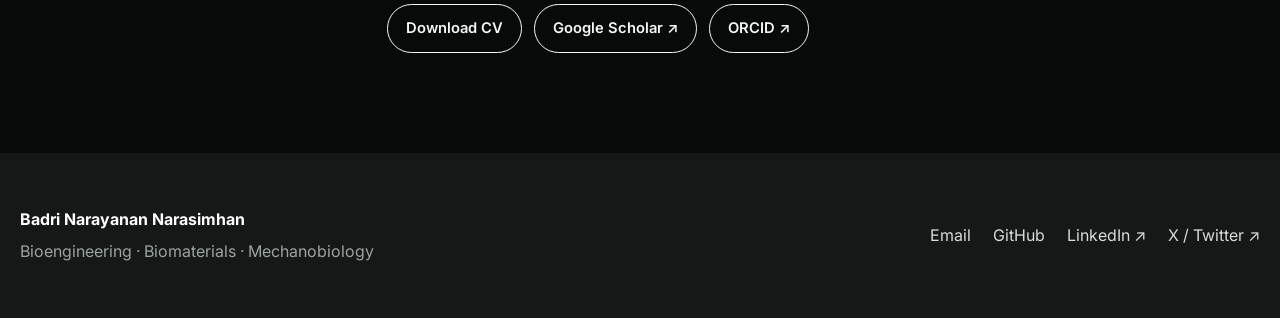
==== commit 230f19e2: "Add files via upload" ====
--- a/index.html
+++ b/index.html
@@ -364,7 +364,7 @@
     <h2>Working across scales, disciplines, and institutions.</h2>
   </div>
   <div>
-    <p class="collab-lead">My research is interdisciplinary by design, bringing together biomaterials engineering, advanced characterization, quantitative modeling, cell biology, and spatial approaches to connect material-scale mechanisms with cellular and tissue-scale behavior.</p>
+    <p class="collab-lead">My research is collaborative by design, bringing together biomaterials engineering, advanced characterization, quantitative modeling, cell biology, and spatial approaches to connect material-scale mechanisms with cellular and tissue-scale behavior.</p>
     <div class="discipline-chain">
       <span>Biomaterials</span><i>↔</i><span>Characterization</span><i>↔</i><span>Imaging</span><i>↔</i><span>Modeling</span><i>↔</i><span>Cell biology</span><i>↔</i><span>Spatial biology</span>
     </div>
--- a/style.css
+++ b/style.css
@@ -2808,3 +2808,42 @@
 body.light-theme .emerging-section .research-loop i {
   color: #29b875 !important;
 }
+
+
+/* ===== Version 23: project images fill their frames ===== */
+.selected-work .project-image img,
+.selected-work .collab-image img {
+  width: 100% !important;
+  height: 100% !important;
+  object-fit: cover !important;
+  object-position: center center !important;
+}
+
+.selected-work .project-image-large {
+  height: 330px !important;
+}
+
+.selected-work .project-card .project-image {
+  height: 260px !important;
+}
+
+.selected-work .collab-image {
+  height: 300px !important;
+}
+
+@media (max-width: 850px) {
+  .selected-work .project-image-large,
+  .selected-work .project-card .project-image,
+  .selected-work .collab-image {
+    height: 280px !important;
+    min-height: 0 !important;
+  }
+}
+
+@media (max-width: 600px) {
+  .selected-work .project-image-large,
+  .selected-work .project-card .project-image,
+  .selected-work .collab-image {
+    height: 230px !important;
+  }
+}
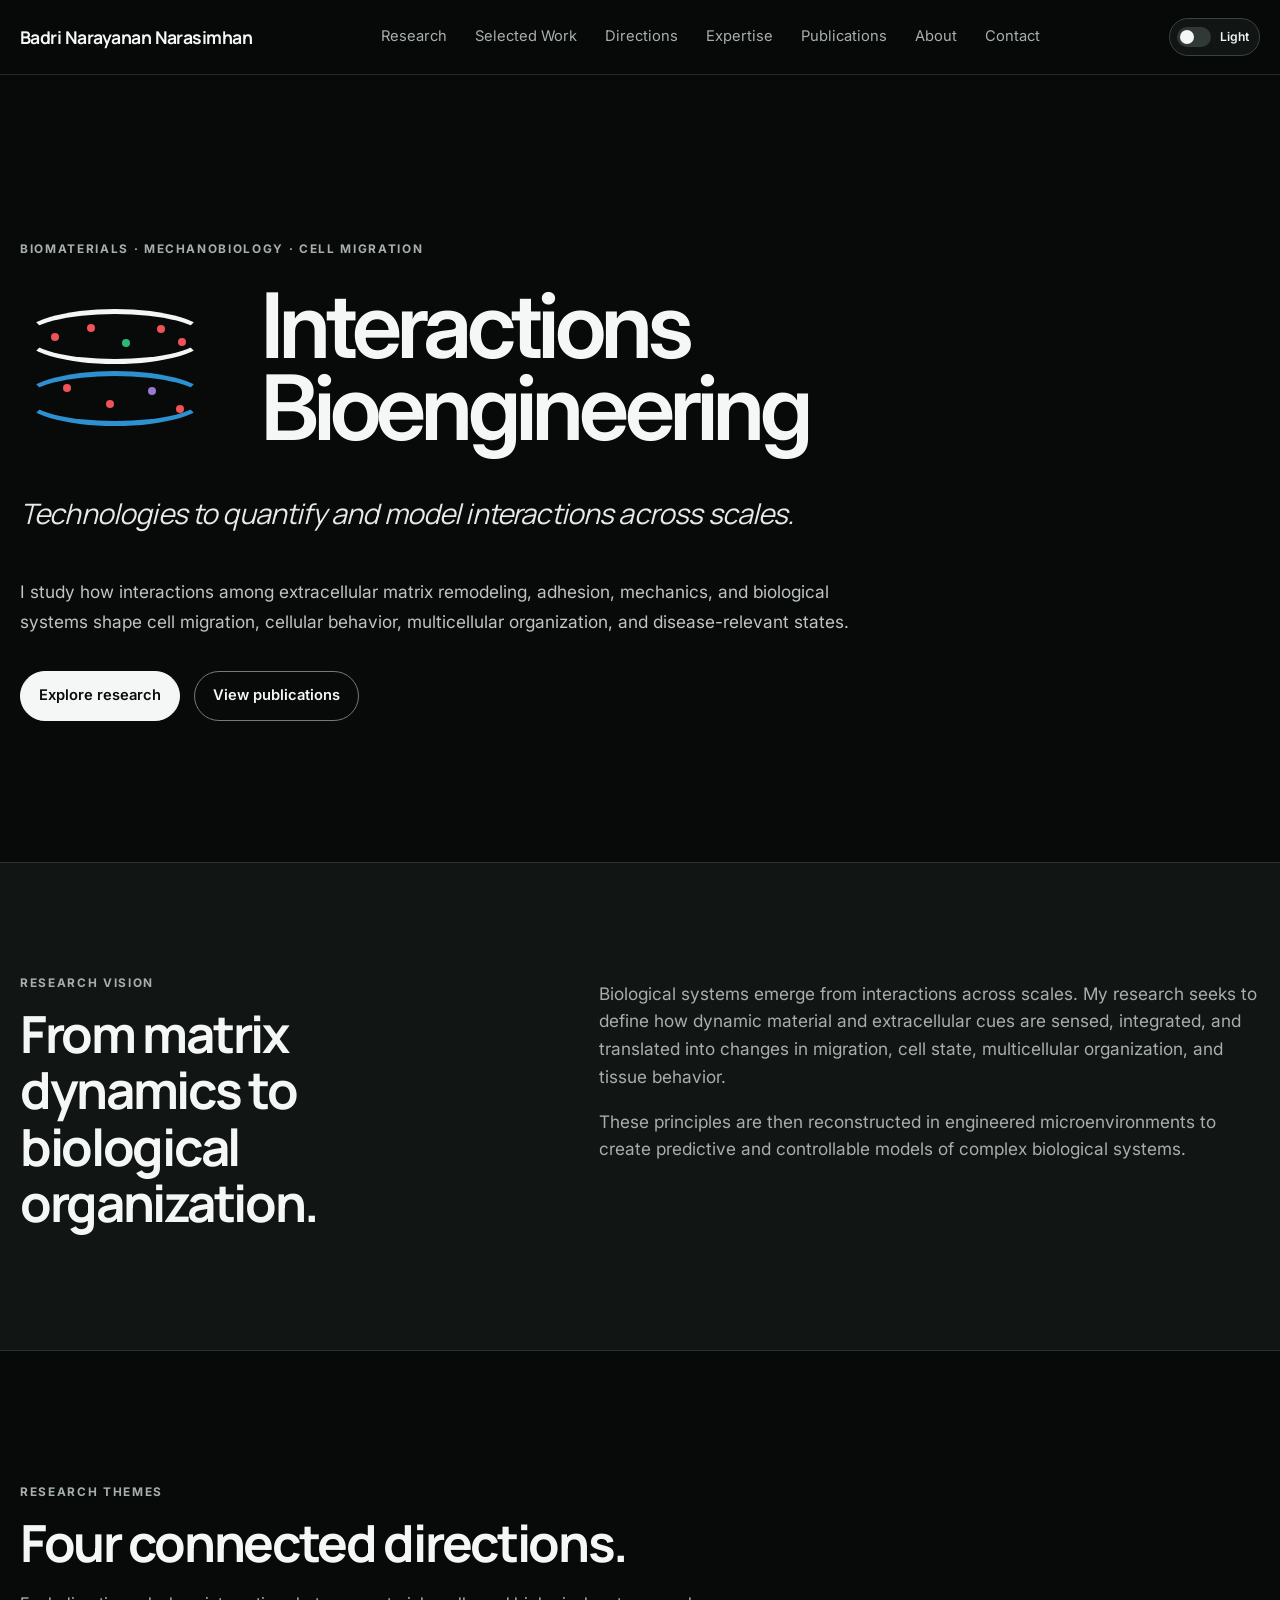
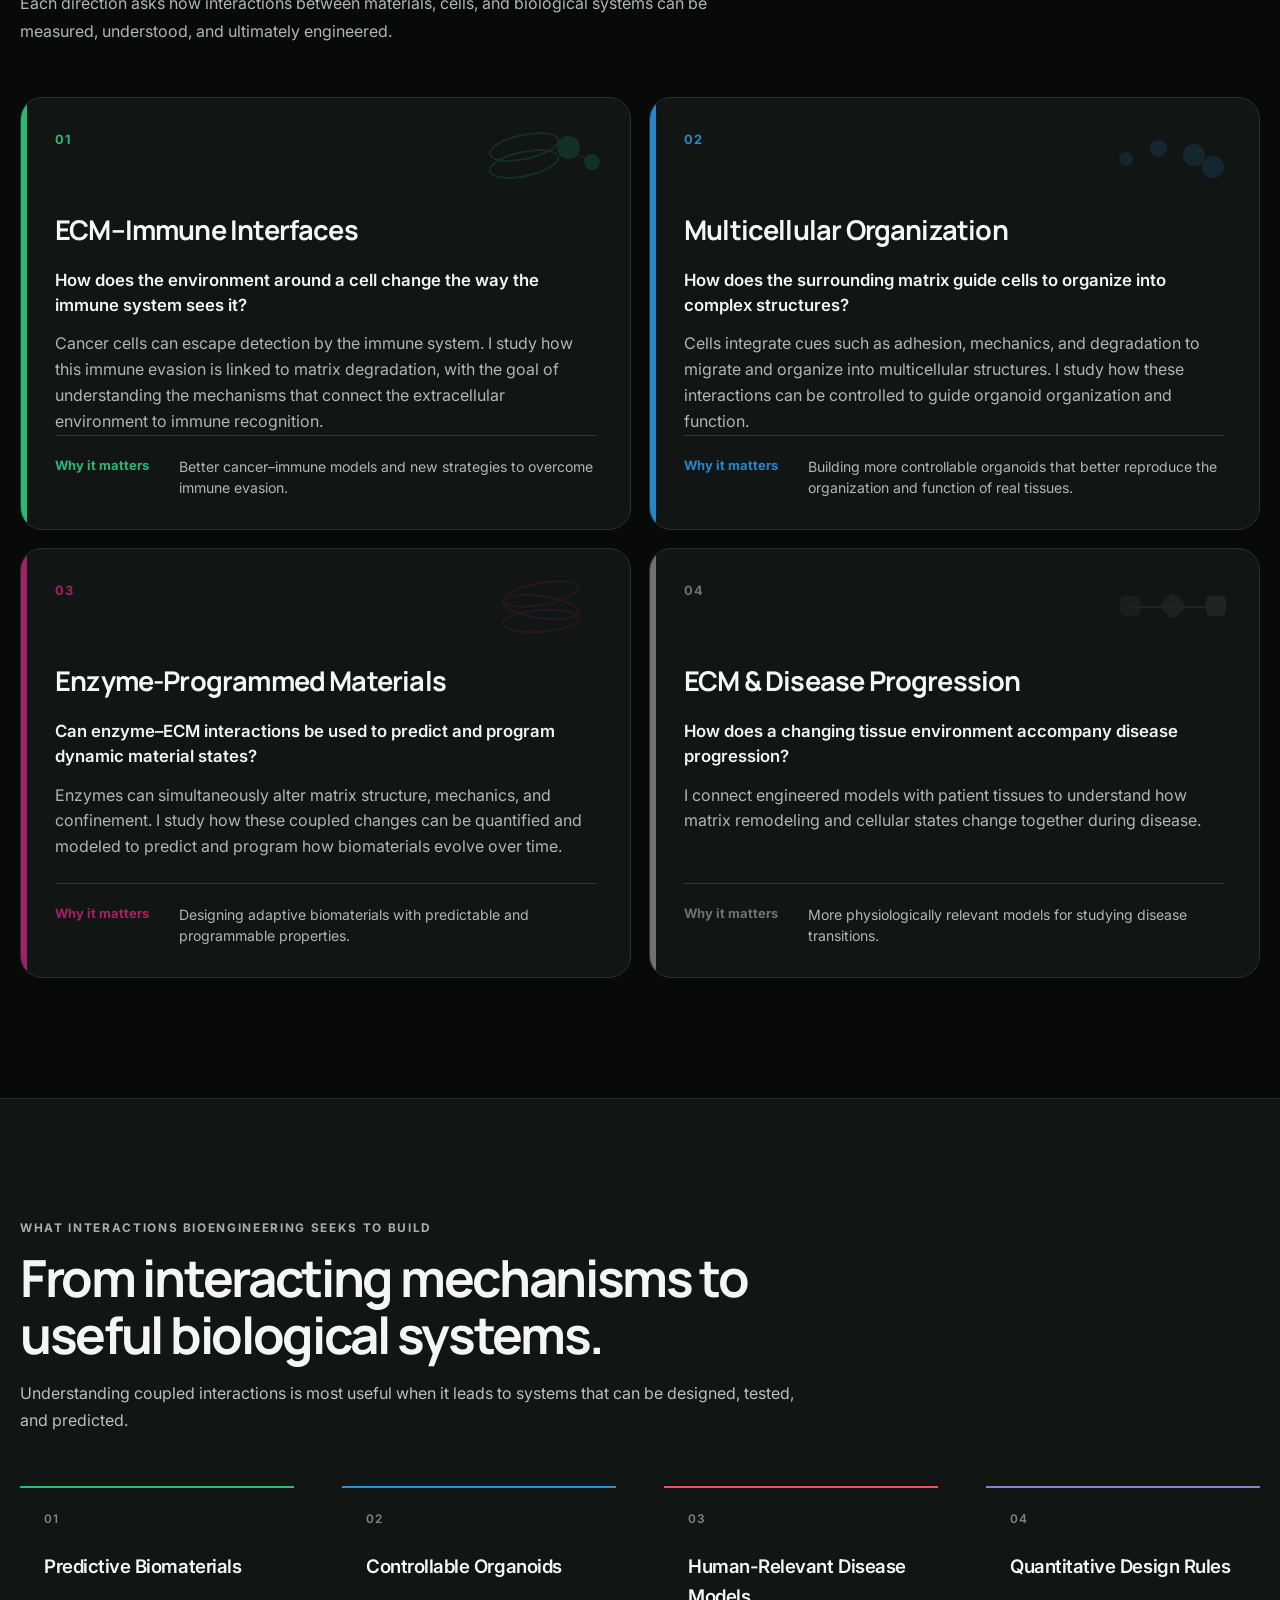
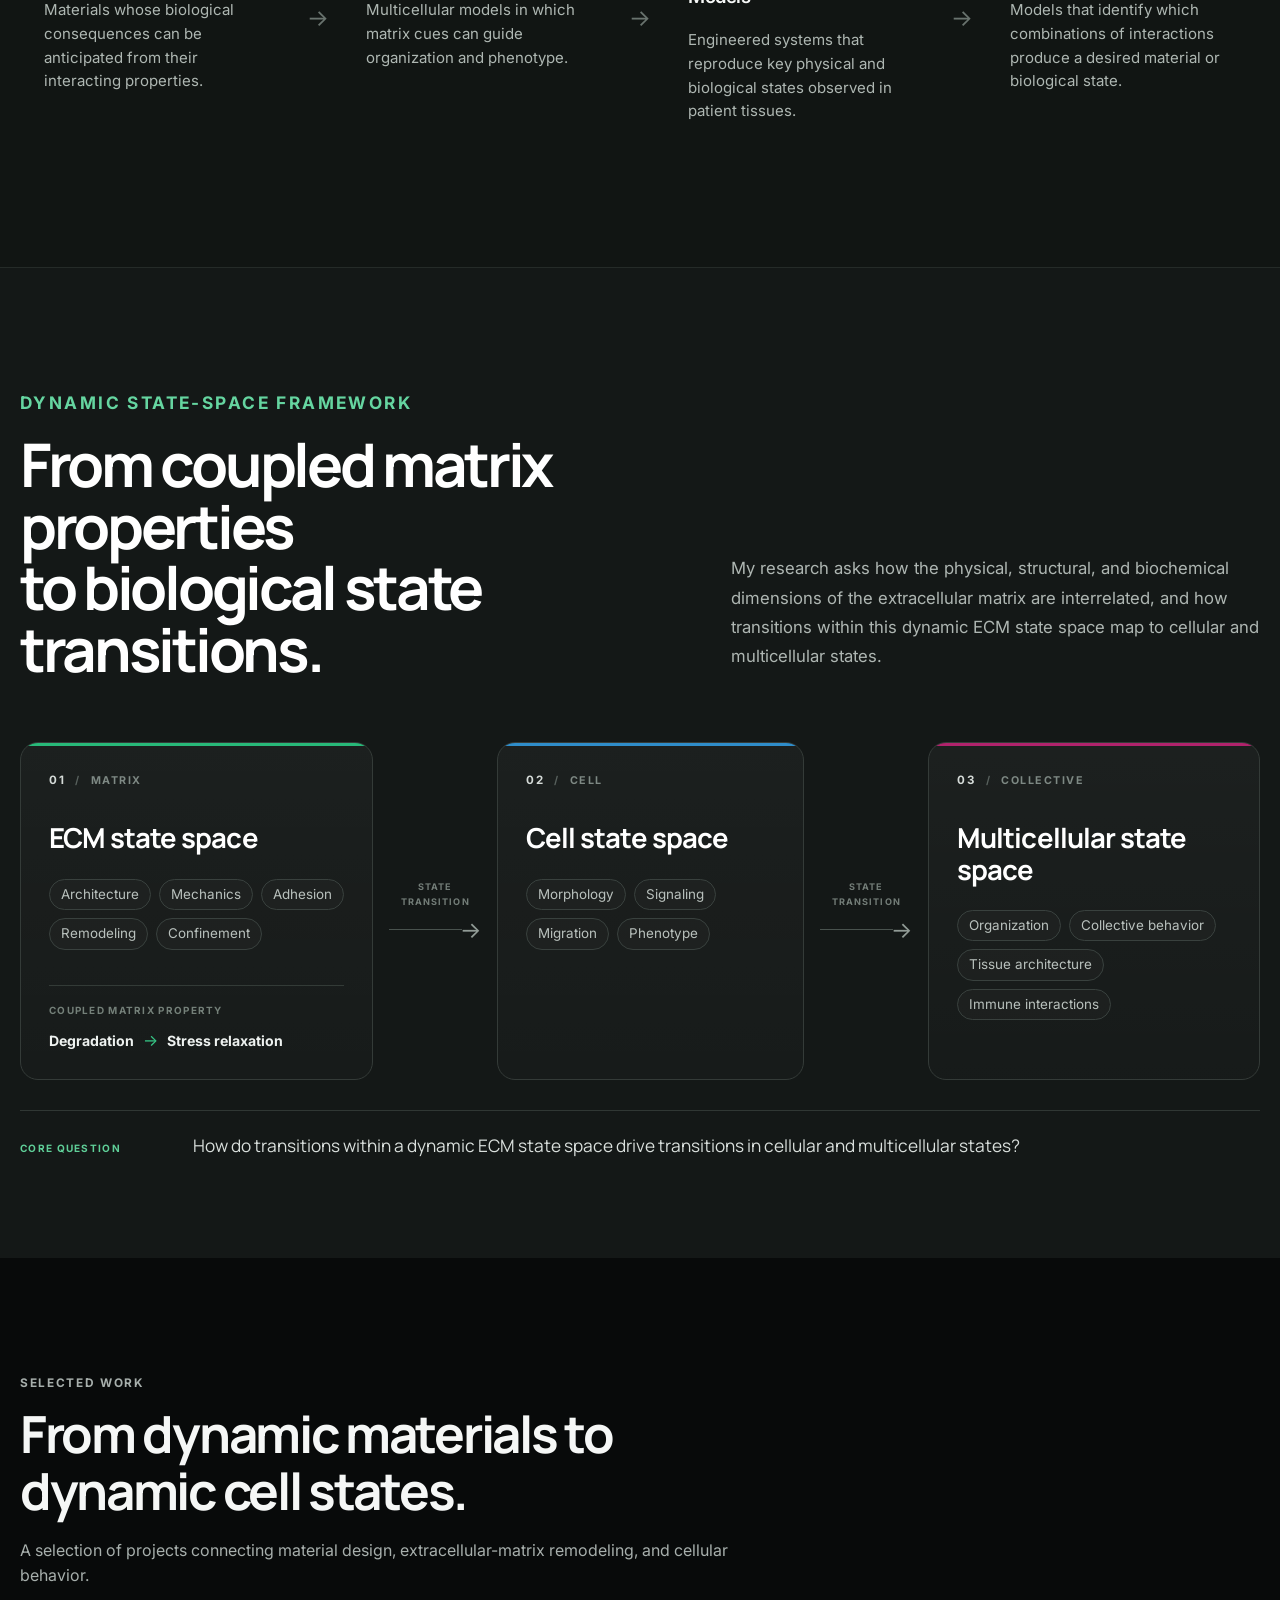
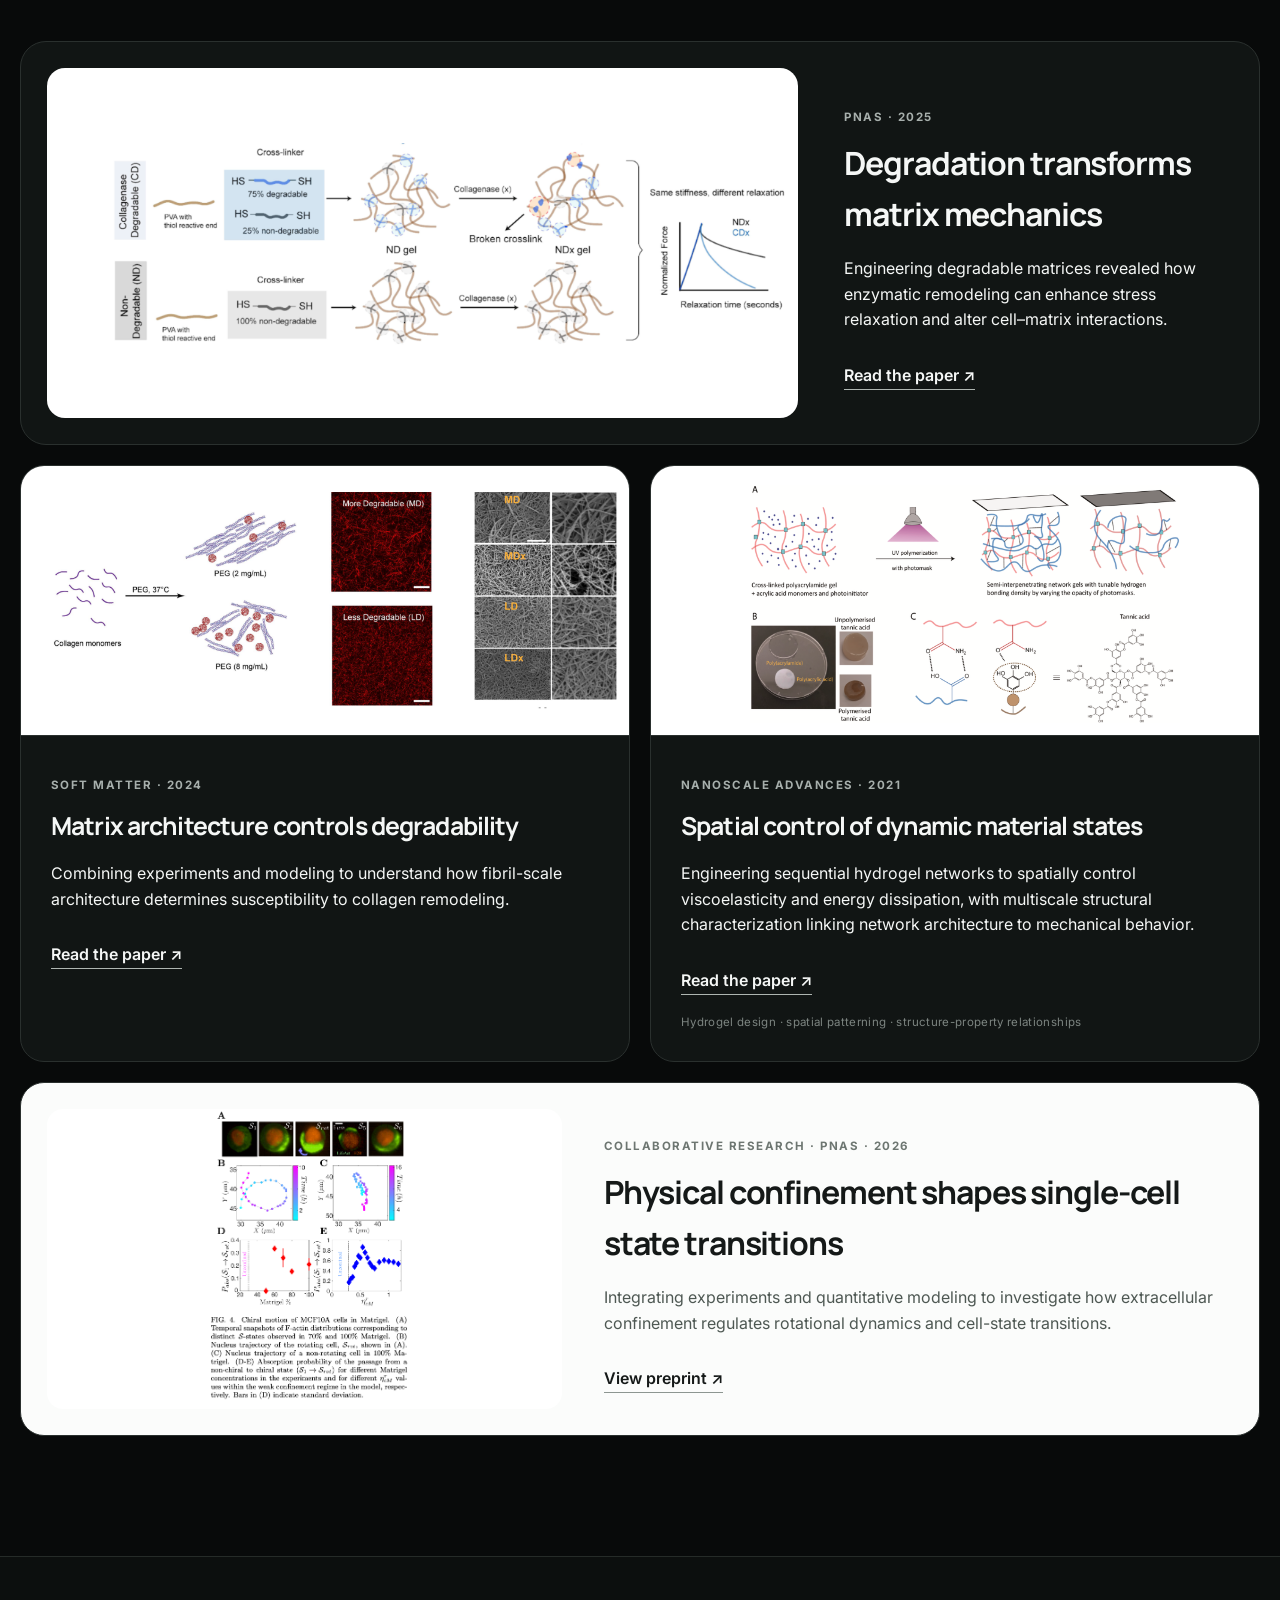
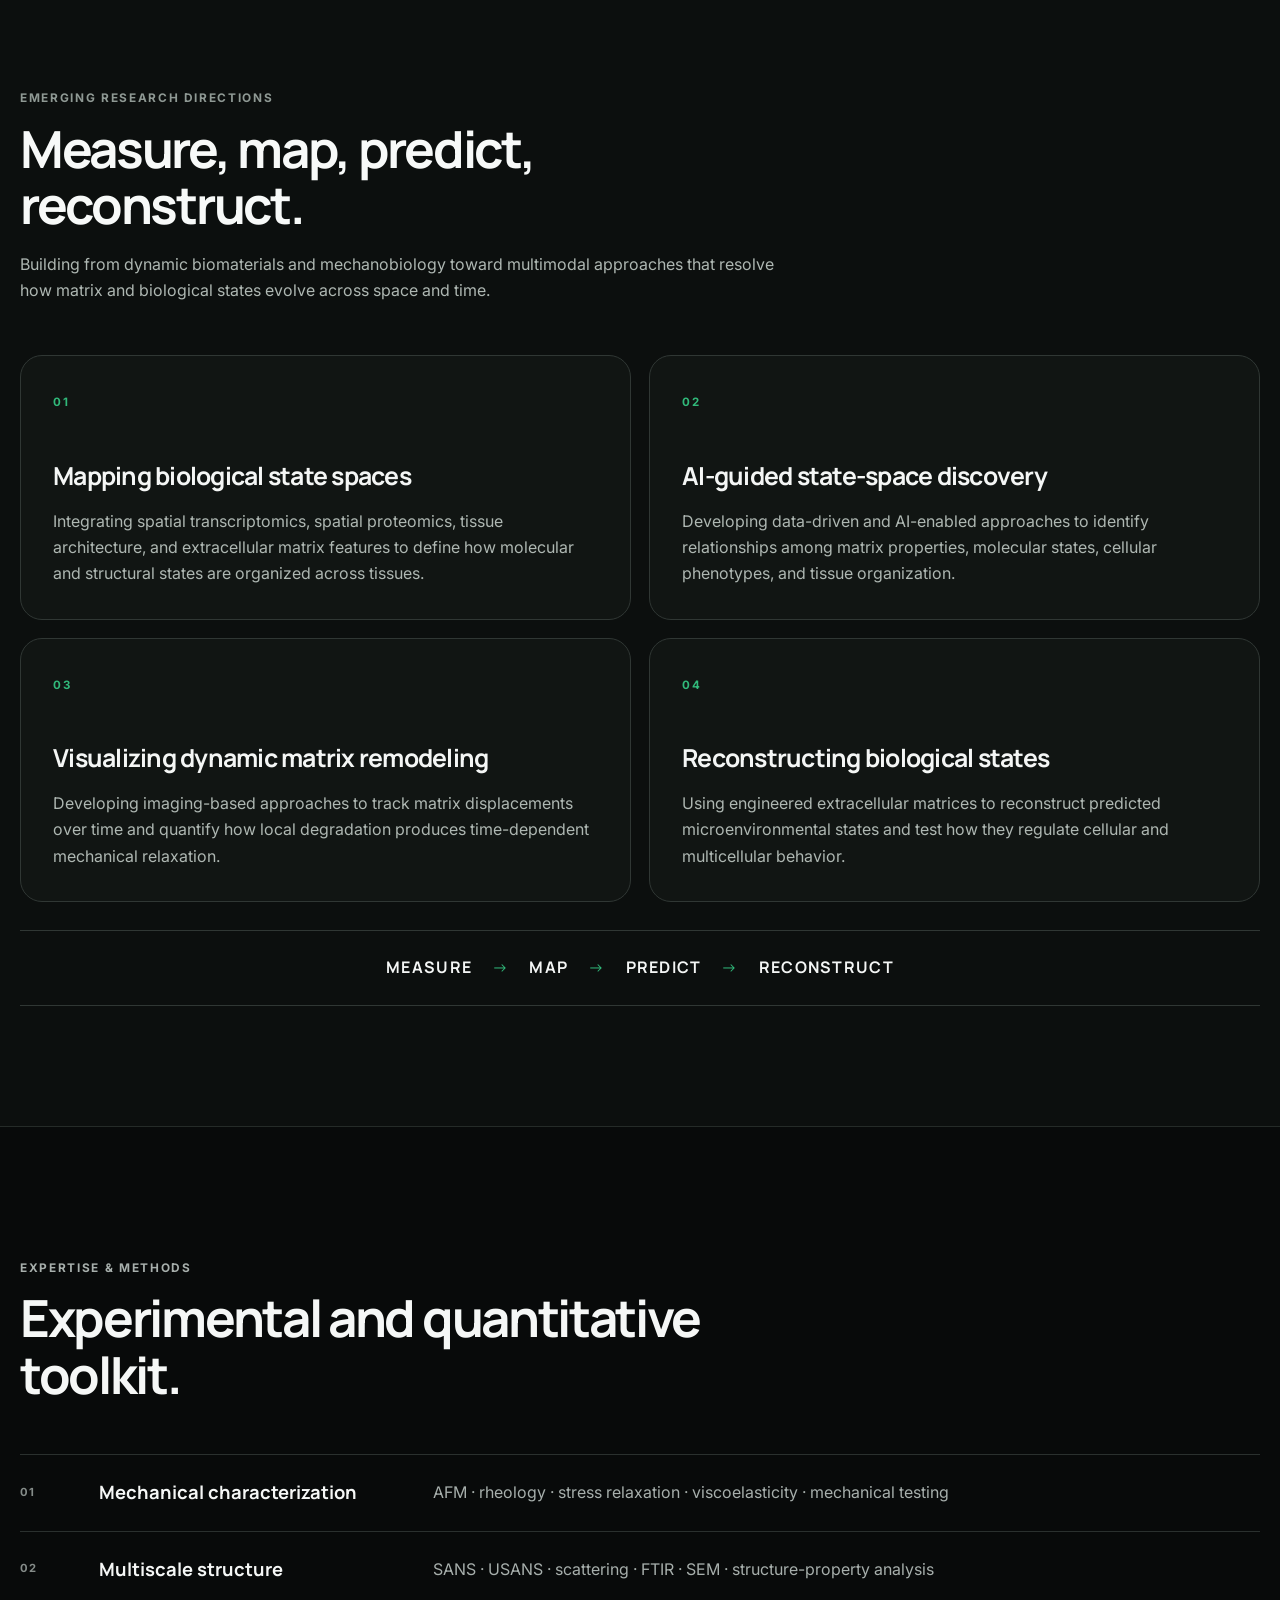
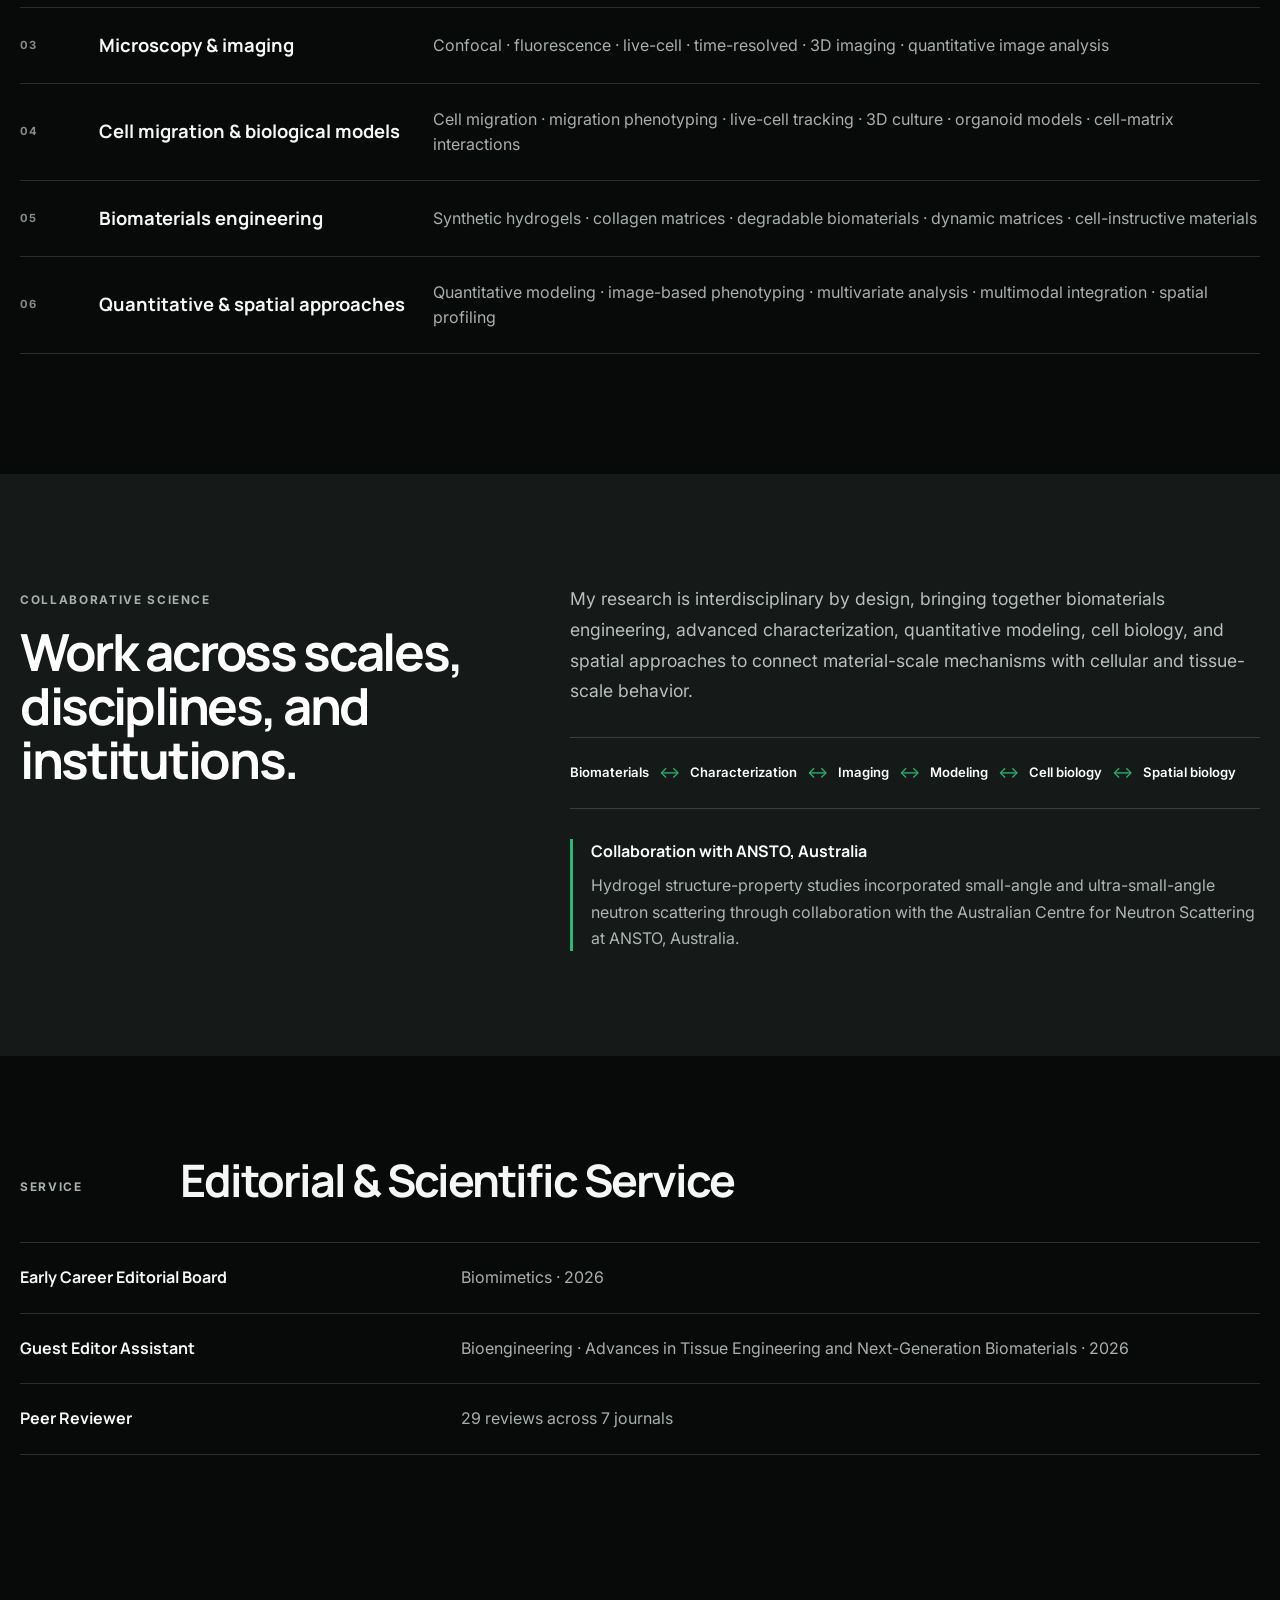
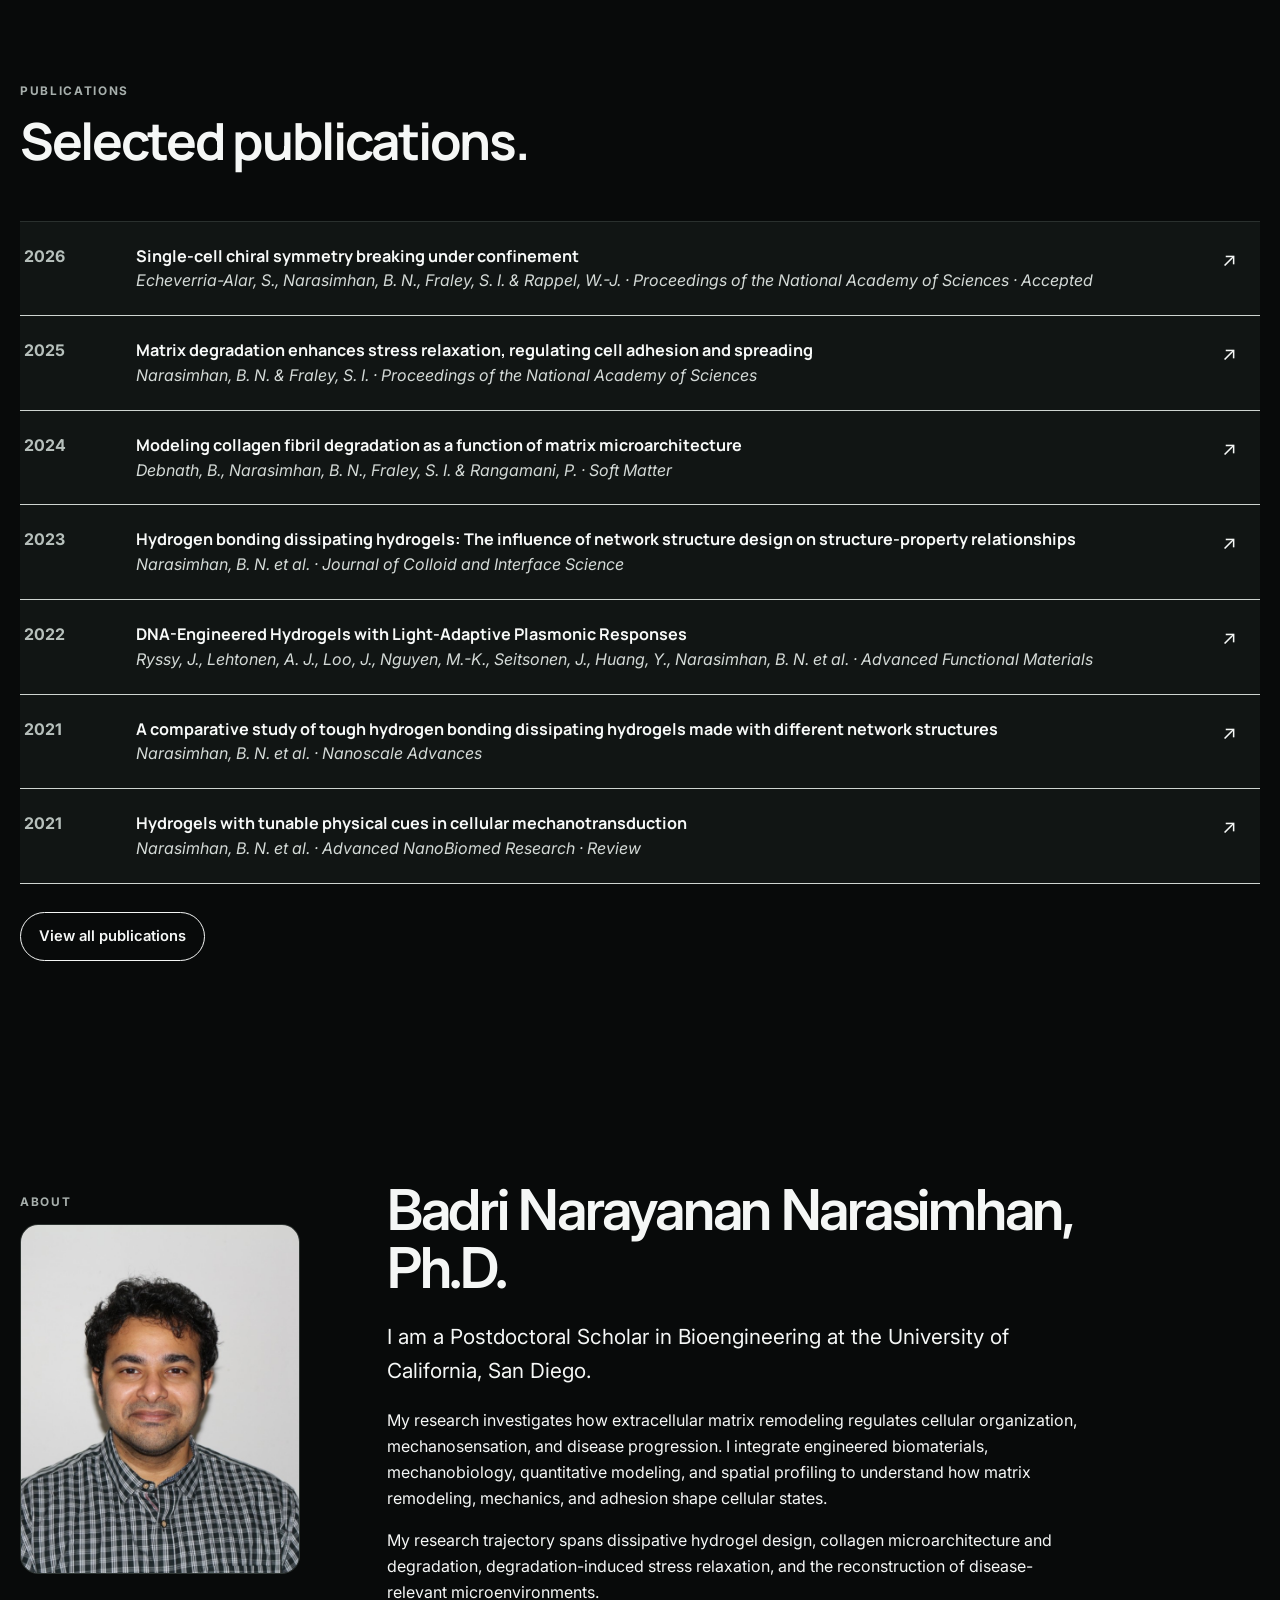
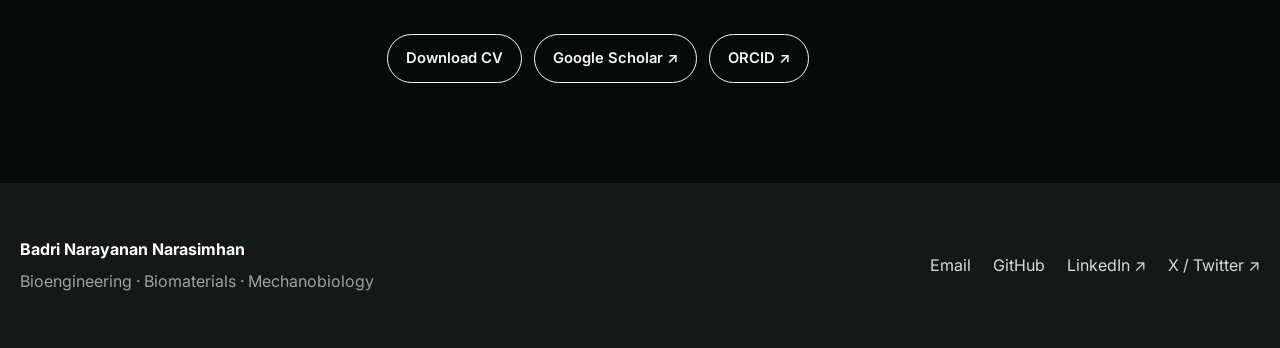
==== commit a101a87c: "Update index.html" ====
--- a/index.html
+++ b/index.html
@@ -361,10 +361,10 @@
 <div class="container collaboration-layout">
   <div>
     <p class="section-kicker">COLLABORATIVE SCIENCE</p>
-    <h2>Working across scales, disciplines, and institutions.</h2>
+    <h2>Work across scales, disciplines, and institutions.</h2>
   </div>
   <div>
-    <p class="collab-lead">My research is collaborative by design, bringing together biomaterials engineering, advanced characterization, quantitative modeling, cell biology, and spatial approaches to connect material-scale mechanisms with cellular and tissue-scale behavior.</p>
+    <p class="collab-lead">My research is interdisciplinary by design, bringing together biomaterials engineering, advanced characterization, quantitative modeling, cell biology, and spatial approaches to connect material-scale mechanisms with cellular and tissue-scale behavior.</p>
     <div class="discipline-chain">
       <span>Biomaterials</span><i>↔</i><span>Characterization</span><i>↔</i><span>Imaging</span><i>↔</i><span>Modeling</span><i>↔</i><span>Cell biology</span><i>↔</i><span>Spatial biology</span>
     </div>
--- a/style.css
+++ b/style.css
@@ -2847,3 +2847,65 @@
     height: 230px !important;
   }
 }
+
+
+/* ===== Version 24: preserve complete scientific figures ===== */
+/* Scientific figures should never be cropped. White figure panels make
+   unused aspect-ratio space intentional rather than gray. */
+.selected-work .project-image,
+.selected-work .collab-image {
+  background: #ffffff !important;
+}
+
+.selected-work .project-image img,
+.selected-work .collab-image img {
+  width: 100% !important;
+  height: 100% !important;
+  object-fit: contain !important;
+  object-position: center center !important;
+}
+
+/* Give wide schematics enough vertical space to remain legible without cropping. */
+.selected-work .project-image-large {
+  height: 350px !important;
+}
+
+.selected-work .project-card .project-image {
+  height: 270px !important;
+}
+
+.selected-work .collab-image {
+  height: 300px !important;
+}
+
+/* The white figure panel remains white in both themes. */
+body:not(.light-theme) .selected-work .project-image,
+body:not(.light-theme) .selected-work .collab-image,
+body.light-theme .selected-work .project-image,
+body.light-theme .selected-work .collab-image {
+  background: #ffffff !important;
+}
+
+@media (max-width: 850px) {
+  .selected-work .project-image-large,
+  .selected-work .project-card .project-image,
+  .selected-work .collab-image {
+    height: auto !important;
+    min-height: 240px !important;
+  }
+
+  .selected-work .project-image img,
+  .selected-work .collab-image img {
+    height: auto !important;
+    max-height: none !important;
+    object-fit: contain !important;
+  }
+}
+
+@media (max-width: 600px) {
+  .selected-work .project-image-large,
+  .selected-work .project-card .project-image,
+  .selected-work .collab-image {
+    min-height: 190px !important;
+  }
+}
